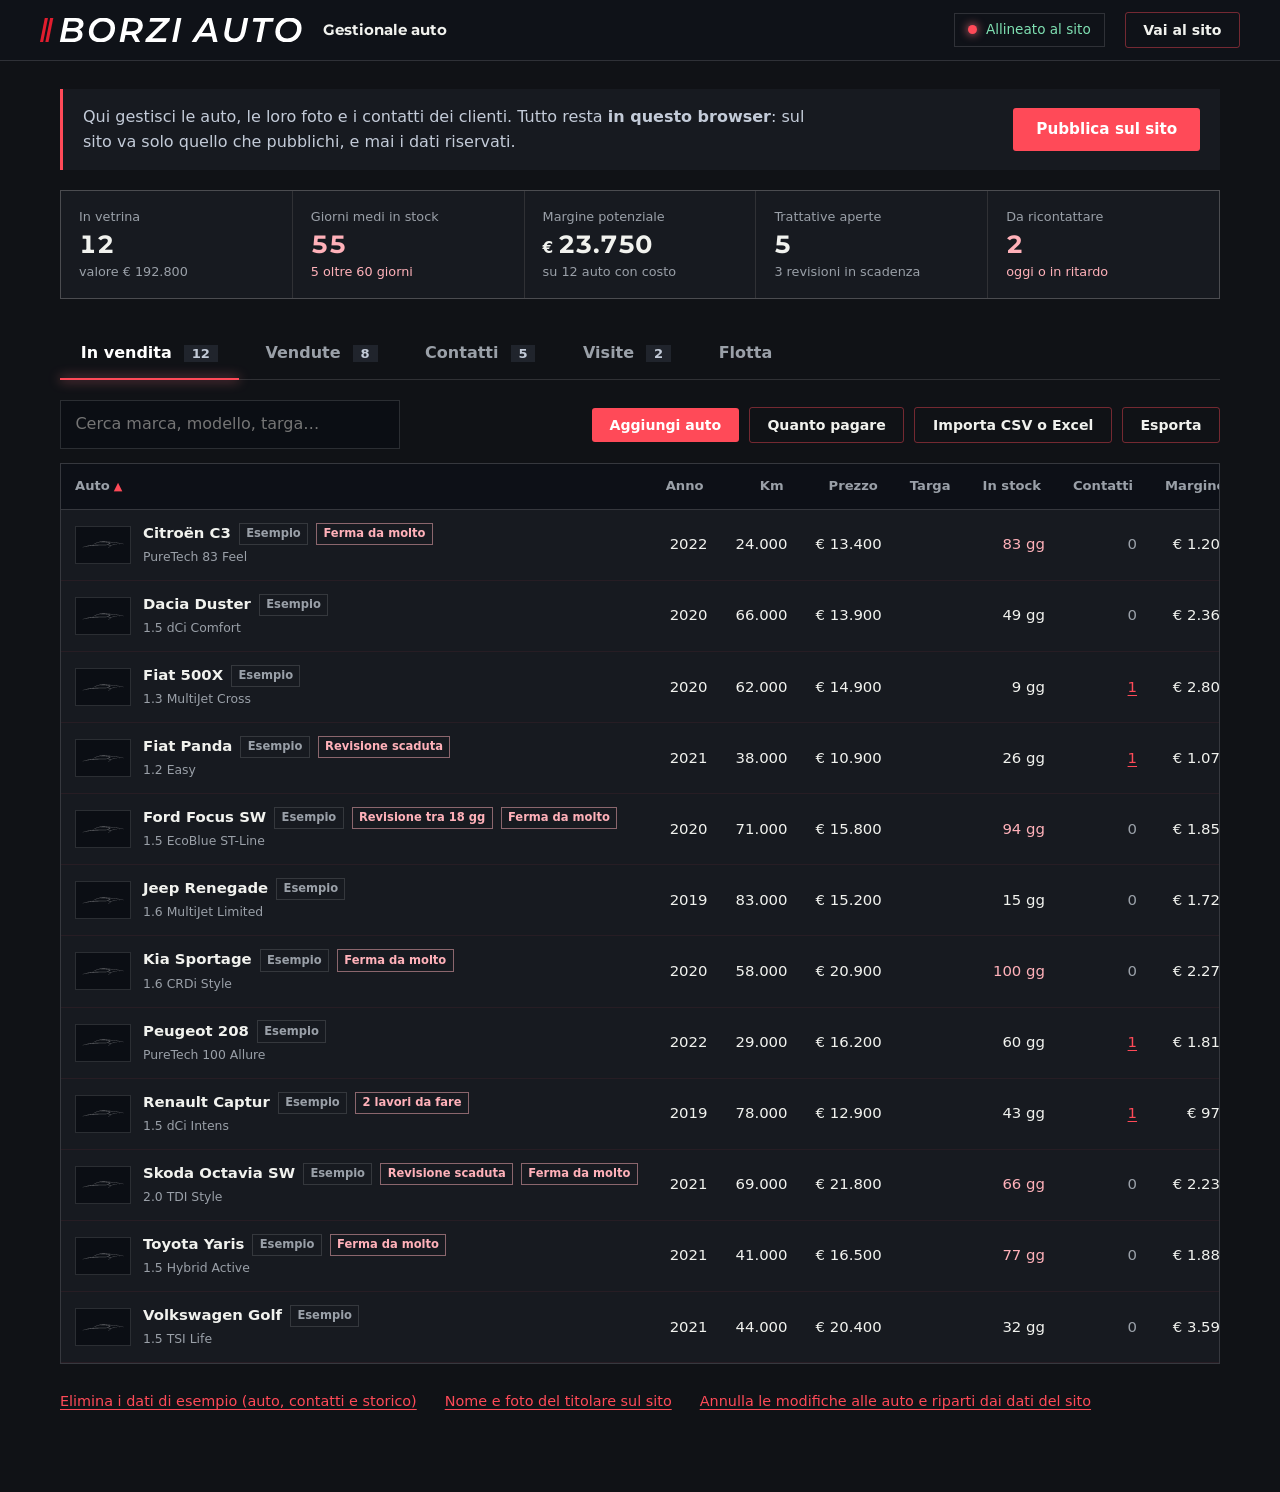
==== public/gestionale/index.html @ 36e75cb9 "AutoProfit per Borzi Auto: sito con vetrina e prenotazione visite, gestionale, Worker Cloudflare Ver" ====
<!doctype html>
<html lang="it" data-modo="gestionale">
<head>
<meta charset="utf-8">
<meta name="viewport" content="width=device-width, initial-scale=1">
<meta name="robots" content="noindex, nofollow">
<meta name="theme-color" content="#101216">
<link rel="manifest" href="manifest.webmanifest">
<link rel="apple-touch-icon" href="../apple-touch-icon.png">
<meta name="apple-mobile-web-app-capable" content="yes">
<meta name="mobile-web-app-capable" content="yes">
<meta name="apple-mobile-web-app-title" content="AutoProfit">
<meta name="apple-mobile-web-app-status-bar-style" content="black-translucent">
<title>Gestionale auto · AutoProfit</title>
<link rel="icon" href="../favicon.svg" type="image/svg+xml">
<link rel="stylesheet" href="../css/base.css">
<link rel="stylesheet" href="gestionale.css">
</head>
<body class="gt">
<header class="gt-top">
  <a class="gt-brand" href="../" aria-label="Torna al sito" data-ap="logo" data-h="24"></a>
  <h1>Gestionale auto</h1>
  <button type="button" class="pill" id="sync" role="status" disabled></button>
  <a class="btn btn-line sm" href="../" id="b-sito">Vai al sito</a>
  <button type="button" class="btn btn-line sm" id="b-esci" hidden>Esci</button>
</header>

<main class="gt-main">
  <section class="gt-intro">
    <p id="intro-t">Qui gestisci le auto, le loro foto e i contatti dei clienti. Tutto resta <strong>in questo browser</strong>: sul sito va solo quello che pubblichi, e mai i dati riservati.</p>
    <button type="button" class="btn btn-light" id="b-pubblica">Pubblica sul sito</button>
  </section>

  <div class="kpis" id="kpi" aria-label="Riepilogo della flotta"></div>

  <div class="tabs" role="tablist" aria-label="Elenco">
    <button type="button" role="tab" id="tab-disp" aria-selected="true">In vendita <b id="n-disp">0</b></button>
    <button type="button" role="tab" id="tab-vend" aria-selected="false">Vendute <b id="n-vend">0</b></button>
    <button type="button" role="tab" id="tab-crm" aria-selected="false">Contatti <b id="n-crm">0</b></button>
    <button type="button" role="tab" id="tab-visite" aria-selected="false">Visite <b id="n-visite" hidden>0</b></button>
    <button type="button" role="tab" id="tab-flotta" aria-selected="false">Flotta</button>
  </div>

  <div class="gt-bar" id="barra">
    <input type="search" id="q" placeholder="Cerca marca, modello, targa…" aria-label="Cerca">
    <div class="gt-actions">
      <button type="button" class="btn btn-light sm" id="b-nuova">Aggiungi auto</button>
      <button type="button" class="btn btn-line sm" id="b-pagare">Quanto pagare</button>
      <button type="button" class="btn btn-line sm" id="b-importa">Importa CSV o Excel</button>
      <details class="gt-menu" id="menu-esporta">
        <summary class="btn btn-line sm">Esporta</summary>
        <div class="gt-pop">
          <button type="button" data-exp="tab-csv"></button>
          <button type="button" data-exp="tab-xlsx"></button>
          <hr>
          <button type="button" data-exp="all-xlsx">Tutto in un file Excel (auto e contatti)</button>
          <button type="button" data-exp="all-csv">Tutte le auto in un file CSV</button>
          <hr>
          <button type="button" data-exp="backup">Backup completo (con foto)</button>
          <button type="button" data-exp="modello">Modello Excel vuoto da compilare</button>
        </div>
      </details>
    </div>
  </div>

  <div id="vista-auto">
    <div class="tbl-wrap" id="tbl-wrap"><table id="tabella"><thead></thead><tbody></tbody></table></div>
    <ul class="cards" id="cards" aria-label="Auto"></ul>
    <p class="gt-empty" id="vuoto" hidden></p>
  </div>

  <section id="crm" hidden aria-label="Contatti e trattative">
    <div class="gd-nota priv-scad" id="crm-scad" role="status" hidden><span id="crm-scad-t"></span> <button type="button" class="lnk" id="crm-scad-del">Elimina questi contatti</button></div>
    <div class="crm-bar">
      <div class="seg" role="group" aria-label="Vista">
        <button type="button" id="cv-pipe" aria-pressed="true">Pipeline</button>
        <button type="button" id="cv-list" aria-pressed="false">Elenco</button>
      </div>
      <label class="inl">Auto <select id="crm-auto"></select></label>
      <label class="inl chk" hidden><input type="checkbox" id="crm-chiusi"> Mostra anche i chiusi</label>
    </div>
    <div class="board" id="board"></div>
    <div class="tbl-wrap" id="crm-list" hidden><table id="crm-tab"></table></div>
    <p class="gt-empty" id="crm-vuoto" hidden></p>
  </section>

  <section id="agenda" hidden aria-label="Agenda delle visite">
    <div class="kpis" id="av-kpi"></div>
    <div class="crm-bar">
      <div class="seg" role="group" aria-label="Vista">
        <button type="button" id="av-elenco" aria-pressed="true">Elenco</button>
        <button type="button" id="av-sett" aria-pressed="false">Settimana</button>
      </div>
      <div class="av-nav" id="av-nav" hidden>
        <button type="button" class="btn btn-line sm" id="av-prec" aria-label="Settimana precedente">‹</button>
        <button type="button" class="btn btn-line sm" id="av-oggi">Oggi</button>
        <button type="button" class="btn btn-line sm" id="av-succ" aria-label="Settimana successiva">›</button>
        <span id="av-intervallo" class="muted"></span>
      </div>
      <label class="inl chk"><input type="checkbox" id="av-chiuse"> Mostra anche le chiuse</label>
    </div>
    <div id="av-lista"></div>
    <div id="av-settimana" class="sett" hidden></div>
    <p class="gt-empty" id="av-vuoto" hidden></p>
  </section>

  <section id="flotta" hidden aria-label="Ottimizzazione della flotta">
    <div class="fl-imp">
      <h2>Il tuo garage</h2>
      <div class="fl-campi">
        <label>Posti nel garage<input id="fl-posti" inputmode="numeric" placeholder="Es. 24"></label>
        <label>Giorni dall’acquisto alla vetrina<input id="fl-ritardo" inputmode="numeric"></label>
        <label>Tienilo pieno al (%)<input id="fl-obiettivo" inputmode="numeric"></label>
        <label>Acquisti al massimo per settimana<input id="fl-max" inputmode="numeric"></label>
        <label>Giorni di preparazione<input id="fl-prep" inputmode="numeric"></label>
      </div>
    </div>

    <div class="kpis" id="fl-kpi" aria-label="Cifre della flotta"></div>

    <div class="fl-box" id="fl-g-box" hidden>
      <h2>Auto in garage nelle prossime settimane</h2>
      <p class="fl-sub" id="fl-g-sub"></p>
      <ul class="lg" aria-label="Legenda">
        <li><i class="lg-l1"></i>Con gli acquisti consigliati</li>
        <li><i class="lg-l2"></i>Senza nuovi acquisti</li>
        <li><i class="lg-cap"></i>Posti del garage</li>
      </ul>
      <div class="fl-chart"><div id="fl-graf"></div><div class="tt" id="fl-tip" hidden></div></div>
    </div>

    <div class="fl-box">
      <h2>Quando comprare</h2>
      <div id="fl-piano"></div>
    </div>

    <div class="fl-2">
      <div class="fl-box">
        <div class="fl-h"><h2>Su cosa puntare</h2>
          <label class="inl">Per <select id="fl-seg-per"><option value="marca">Marca</option><option value="marca_modello">Modello</option><option value="alimentazione">Alimentazione</option><option value="carrozzeria">Carrozzeria</option><option value="fascia">Fascia di prezzo</option></select></label></div>
        <div id="fl-seg"></div>
      </div>
      <div class="fl-box">
        <h2>Auto da spingere</h2>
        <p class="muted small">Ferme da più del normale: ecco cosa succede al margine se abbassi il prezzo.</p>
        <div id="fl-push"></div>
      </div>
    </div>

    <div class="fl-box" id="fl-vend-box" hidden>
      <h2>Vendite al mese</h2>
      <p class="muted small" id="fl-stag"></p>
      <div class="fl-chart"><div id="fl-vend"></div><div class="tt" id="fl-tip2" hidden></div></div>
    </div>

    <div class="fl-box fl-sto">
      <h2>Storico delle vendite</h2>
      <p id="fl-sto-info"></p>
      <p class="muted small">Più storico dai (almeno un anno), più le previsioni sono affidabili. Serve un file CSV o Excel con una riga per ogni auto venduta: contano soprattutto la data di vendita e quella di acquisto.</p>
      <div class="fl-azioni">
        <button type="button" class="btn btn-light sm" id="fl-sto-importa">Importa storico (CSV o Excel)</button>
        <button type="button" class="btn btn-line sm" id="fl-sto-modello">Scarica il modello CSV</button>
        <button type="button" class="btn btn-line sm" id="fl-sto-esporta">Esporta lo storico importato</button>
        <button type="button" class="lnk d" id="fl-sto-svuota">Elimina lo storico importato</button>
        <button type="button" class="lnk d" id="fl-esempio" hidden>Elimina lo storico di esempio</button>
      </div>
    </div>
  </section>

  <p class="gt-foot">
    <button type="button" class="lnk" id="b-esempi" hidden>Elimina i dati di esempio (auto, contatti e storico)</button>
    <button type="button" class="lnk" id="b-titolare">Nome e foto del titolare sul sito</button>
    <button type="button" class="lnk" id="b-reset">Annulla le modifiche alle auto e riparti dai dati del sito</button>
  </p>
</main>

<!-- aggiungi / modifica -->
<dialog id="d-form" aria-labelledby="f-titolo"><form class="gd" method="dialog" id="form">
  <h2 id="f-titolo">Aggiungi auto</h2>
  <div class="fg">
    <label>Marca *<input name="marca" list="l-marche" required autocomplete="off"></label>
    <label>Modello *<input name="modello" required></label>
    <label class="w2">Allestimento<input name="allestimento"></label>
    <label>Anno<input name="anno" inputmode="numeric" placeholder="2021"></label>
    <label>Chilometri<input name="km" inputmode="numeric" placeholder="48000"></label>
    <label>Alimentazione<select name="alimentazione"><option value=""></option><option>Benzina</option><option>Diesel</option><option>Ibrida</option><option>Elettrica</option><option>GPL</option><option>Metano</option></select></label>
    <label>Cambio<select name="cambio"><option value=""></option><option>Manuale</option><option>Automatico</option></select></label>
    <label>Potenza (CV)<input name="cv" inputmode="numeric"></label>
    <label>Colore<input name="colore" placeholder="Blu, Nero…"></label>
    <label>Carrozzeria<select name="carrozzeria"><option value=""></option><option>Berlina</option><option>SUV</option><option>Citycar</option><option>Coupé</option><option>Station wagon</option><option>Cabrio</option><option>Monovolume</option></select></label>
    <label>Prezzo (€)<input name="prezzo" inputmode="numeric" placeholder="24900"></label>
    <label>Stato<select name="stato"><option value="disponibile">In vendita</option><option value="venduta">Venduta</option></select></label>
    <label>Data vendita<input name="data_vendita" type="date"></label>
    <div class="w2 fotobox"><span class="fl">Foto</span><input type="hidden" name="foto"><div id="fotoed" class="fotoed"></div></div>
    <label class="w2">Link AutoScout24<input name="autoscout_url" type="url" placeholder="https://…"></label>
    <label class="w2">Descrizione per il sito<textarea name="descrizione" rows="2"></textarea></label>
  </div>
  <fieldset class="priv"><legend>Flotta, riservato: non va sul sito</legend>
    <div class="fg">
      <label>Targa<input name="targa" autocomplete="off"></label>
      <label>Data di acquisto<input name="data_acquisto" type="date"></label>
      <label>Costo di acquisto (€)<input name="costo_acquisto" inputmode="numeric"></label>
      <label>Costi extra, ricondizionamento (€)<input name="costi_extra" inputmode="numeric"></label>
      <label>Revisione entro il<input name="scad_revisione" type="date"></label>
      <label>Prezzo di vendita (€)<input name="prezzo_vendita" inputmode="numeric"></label>
      <label class="w2">Note interne<textarea name="note_interne" rows="2"></textarea></label>
    </div>
  </fieldset>
  <p class="gd-err" id="f-err" role="alert" hidden></p>
  <div class="gd-btns c-btns">
    <button type="button" class="btn btn-line sm" id="f-stima">Stima il prezzo</button>
    <button type="button" class="btn btn-line sm" id="f-check">Controlli prima della vendita</button><span class="grow"></span>
    <button type="button" class="btn btn-line" data-chiudi>Annulla</button><button type="submit" class="btn btn-light">Salva</button>
  </div>
</form></dialog>
<datalist id="l-marche"><option>BMW</option><option>Audi</option><option>Mercedes-Benz</option><option>smart</option><option>MINI</option><option>Volkswagen</option></datalist>

<!-- contatto del CRM -->
<dialog id="d-contatto" aria-labelledby="c-titolo"><form class="gd" method="dialog" id="form-c">
  <h2 id="c-titolo">Nuovo contatto</h2>
  <div class="fg">
    <label>Nome *<input name="nome" required autocomplete="off"></label>
    <label>Telefono<input name="telefono" inputmode="tel" autocomplete="off"></label>
    <label>Email<input name="email" type="email" autocomplete="off"></label>
    <label>Come ci ha trovato<select name="fonte"></select></label>
    <label class="w2">Auto di interesse<select name="auto_id"></select></label>
    <label class="w2">Oppure cosa cerca<input name="auto_testo" placeholder="Es. SUV diesel, massimo 25.000 €"></label>
    <label>Fase<select name="stato"></select></label>
    <label>Budget (€)<input name="budget" inputmode="numeric"></label>
    <label>Ricontattare il<input name="prossimo" type="date"></label>
    <div class="fu-q"><button type="button" class="lnk" data-fu="1">domani</button><button type="button" class="lnk" data-fu="3">tra 3 giorni</button><button type="button" class="lnk" data-fu="7">tra una settimana</button><button type="button" class="lnk" data-fu="0">nessuna data</button></div>
    <label class="w2">Note<textarea name="note" rows="2"></textarea></label>
  </div>
  <fieldset class="priv att"><legend>Storico dei contatti</legend>
    <div class="att-add"><select id="c-tipo" aria-label="Tipo"></select><input id="c-att-x" placeholder="Cosa vi siete detti" autocomplete="off"><button type="button" class="btn btn-line sm" id="c-att-add">Aggiungi</button></div>
    <ul id="c-att"></ul>
  </fieldset>
  <p class="gd-err" id="c-err" role="alert" hidden></p>
  <div class="gd-btns c-btns">
    <button type="button" class="lnk d" id="c-del">Elimina</button><span class="grow"></span>
    <a class="btn btn-line sm" id="c-tel" href="#" hidden>Chiama</a><a class="btn btn-line sm" id="c-wa" href="#" target="_blank" rel="noopener" hidden>WhatsApp</a><a class="btn btn-line sm" id="c-mail" href="#" hidden>Email</a>
    <button type="button" class="btn btn-line" data-chiudi>Annulla</button><button type="submit" class="btn btn-light">Salva</button>
  </div>
</form></dialog>

<!-- visita in agenda -->
<dialog id="d-visita" aria-labelledby="vi-titolo"><form class="gd" method="dialog" id="form-vi">
  <h2 id="vi-titolo">Nuova visita</h2>
  <div class="fg">
    <label>Nome *<input name="nome" autocomplete="off"></label>
    <label>Telefono<input name="telefono" inputmode="tel" autocomplete="off"></label>
    <label>Email<input name="email" type="email" autocomplete="off"></label>
    <label>Stato<select name="stato"></select></label>
    <label>Giorno<input name="data" type="date" required></label>
    <label>Ora<input name="ora" type="time" step="300" required></label>
    <label>Durata<select name="durata"></select></label>
    <label class="w2">Auto da vedere<select name="auto_id"></select></label>
    <label class="w2">Oppure cosa vuole vedere<input name="auto_testo" placeholder="Es. un SUV diesel"></label>
    <label class="w2">Note<textarea name="note" rows="2"></textarea></label>
  </div>
  <p class="gd-nota" id="vi-avviso" role="status" hidden></p>
  <p class="small muted" id="vi-consenso" hidden></p>
  <p class="gd-err" id="vi-err" role="alert" hidden></p>
  <div class="gd-btns c-btns">
    <button type="button" class="lnk d" id="vi-del">Elimina</button><button type="button" class="lnk d" id="vi-anon">Cancella i dati personali</button><span class="grow"></span>
    <a class="btn btn-line sm" id="vi-tel" href="#" hidden>Chiama</a><a class="btn btn-line sm" id="vi-wa" href="#" target="_blank" rel="noopener" hidden>WhatsApp</a>
    <button type="button" class="btn btn-line sm" id="vi-crm" hidden>Aggiungi ai contatti</button><button type="button" class="btn btn-line sm" id="vi-ics" hidden>File calendario</button>
    <button type="button" class="btn btn-line" data-chiudi>Annulla</button><button type="submit" class="btn btn-light">Salva</button>
  </div>
</form></dialog>

<!-- segna come venduta -->
<dialog id="d-venduta" aria-labelledby="v-titolo"><form class="gd" method="dialog" id="form-v">
  <h2 id="v-titolo">Segna come venduta</h2>
  <p id="v-auto" class="muted"></p>
  <div class="fg">
    <label>Data di vendita<input name="data_vendita" type="date" required></label>
    <label>Prezzo di vendita (€), riservato<input name="prezzo_vendita" inputmode="numeric"></label>
  </div>
  <div class="gd-btns"><button type="button" class="btn btn-line" data-chiudi>Annulla</button><button type="submit" class="btn btn-light">Segna come venduta</button></div>
</form></dialog>

<!-- importa -->
<dialog id="d-importa" aria-labelledby="i-titolo"><div class="gd" id="imp">
  <h2 id="i-titolo">Importa da CSV o Excel</h2>
  <div id="i-1">
    <label class="drop" id="drop" for="file">
      <input type="file" id="file" accept=".csv,.txt,.xlsx,.zip,text/csv">
      <strong>Scegli un file o trascinalo qui</strong>
      <span>CSV o Excel (.xlsx) con le auto (almeno <em>Marca</em> e <em>Modello</em>) o con i contatti (almeno <em>Nome</em> e <em>Telefono</em>). Anche un backup .zip.</span>
    </label>
    <p class="muted small">Non hai un file? <button type="button" class="lnk" data-exp="modello">Scarica il modello Excel</button>. Un file esportato da qui si può reimportare così com’è.</p>
  </div>
  <div id="i-2" hidden>
    <p id="i-riepilogo"></p>
    <p class="small muted" id="i-colonne"></p>
    <div class="tbl-wrap small-t"><table id="i-anteprima"></table></div>
    <ul class="problemi" id="i-problemi"></ul>
    <fieldset class="modo" id="i-modo">
      <label><input type="radio" name="modo" value="aggiungi" checked> Aggiungi le nuove e aggiorna quelle già presenti</label>
      <label><input type="radio" name="modo" value="sostituisci"> <span id="i-sost">Sostituisci l’elenco</span></label>
    </fieldset>
  </div>
  <p class="gd-err" id="i-err" role="alert" hidden></p>
  <div class="gd-btns"><button type="button" class="btn btn-line" data-chiudi>Chiudi</button><button type="button" class="btn btn-light" id="i-ok" hidden>Importa</button></div>
</div></dialog>

<!-- pubblica -->
<dialog id="d-pubblica" aria-labelledby="p-titolo"><div class="gd">
  <h2 id="p-titolo">Pubblica sul sito</h2>
  <p id="p-conteggio"></p>
  <ol class="passi">
    <li><button type="button" class="btn btn-light sm" id="p-zip">Scarica il pacchetto del sito (.zip)</button> <span class="muted small">Contiene <code>data/auto.json</code> e le foto in <code>img/auto/</code>. Targa, costi, prezzo di vendita, note interne e contatti restano fuori.</span></li>
    <li>Decomprimi lo zip. Sul repository GitHub del sito apri la cartella <code>public</code> → <em>Add file</em> → <em>Upload files</em> e trascina dentro le cartelle <code>data</code> e <code>img</code>. Si uniscono a quelle esistenti e i file con lo stesso nome vengono sostituiti → <em>Commit changes</em>.</li>
    <li>Cloudflare ripubblica il sito da solo in un paio di minuti. Poi ricarica questa pagina: in alto comparirà «Allineato al sito».</li>
  </ol>
  <p class="muted small">Hai cambiato solo i dati e nessuna foto? Basta <button type="button" class="lnk" id="p-scarica">solo auto.json</button> da caricare in <code>public/data</code>.</p>
  <div class="gd-btns"><button type="button" class="btn btn-line" data-chiudi>Chiudi</button></div>
</div></dialog>

<!-- controlli prima della vendita -->
<dialog id="d-check" aria-labelledby="k-titolo"><div class="gd ck">
  <div class="ck-head">
    <div><h2 id="k-titolo">Controlli prima della vendita</h2><p class="muted" id="k-auto"></p></div>
    <span class="ck-prog" id="k-prog" role="status"></span>
  </div>
  <p class="small muted">Per ogni voce scegli <b>A posto</b>, <b>Da fare</b> (con il costo del lavoro) o <b>Non c’è</b>. I costi dei lavori entrano nel calcolo del margine. Le voci «indispensabili» (documenti e sicurezza) vanno risolte prima di mettere l’auto in vendita. Resta tutto riservato: non va sul sito.</p>
  <div class="ck-tools"><button type="button" class="btn btn-line sm" id="k-tutto">Segna tutto a posto</button></div>
  <div id="k-lista" class="ck-lista"></div>
  <div class="ck-nuova"><input id="k-nuova" placeholder="Aggiungi un’altra voce (es. Sostituire il paraurti)" autocomplete="off" aria-label="Altra voce"><button type="button" class="btn btn-line sm" id="k-add">Aggiungi</button></div>
  <p class="ck-sum" id="k-sum"></p>
  <fieldset class="modo ck-st">
    <label><input type="radio" name="k-st" value="pronta" checked> <span><b>Pronta per la vendita</b>: compare sul sito</span></label>
    <label><input type="radio" name="k-st" value="prep"> <span><b>In preparazione</b>: resta nascosta dal sito finché i lavori non sono fatti</span></label>
  </fieldset>
  <div class="gd-btns"><button type="button" class="btn btn-line" data-chiudi id="k-salta">Chiudi</button><button type="button" class="btn btn-light" id="k-salva">Salva i controlli</button></div>
</div></dialog>

<!-- stima del prezzo -->
<dialog id="d-stima" aria-labelledby="s-titolo" data-modo="vendi"><div class="gd st-w">
  <div class="st-head"><div><h2 id="s-titolo">Stima del prezzo di vendita</h2><p class="muted" id="s-auto"></p></div>
    <div class="seg" role="group" aria-label="Cosa vuoi sapere"><button type="button" id="s-m-vendi" aria-pressed="true">Quanto vendere</button><button type="button" id="s-m-compra" aria-pressed="false">Quanto pagare</button></div></div>
  <div class="st-cols">
    <div class="st-in">
      <div class="fg st-f">
        <label>Marca<input id="s-marca" autocomplete="off"></label>
        <label>Modello<input id="s-modello" autocomplete="off"></label>
        <label>Anno<input id="s-anno" inputmode="numeric"></label>
        <label>Chilometri<input id="s-km" inputmode="numeric"></label>
        <label id="s-acq-l">Costo di acquisto (€)<input id="s-acq" inputmode="numeric"></label>
        <label id="s-extra-l">Costi extra (€)<input id="s-extra" inputmode="numeric"></label>
      </div>
      <div class="st-fonte" id="s-fonte" role="status" aria-live="polite"></div>
      <div class="st-az"><button type="button" class="btn btn-line sm" id="s-ricarica" hidden>Aggiorna i prezzi</button></div>
      <details id="s-manuale" class="st-man"><summary>Aggiungi o sostituisci con annunci tuoi</summary>
        <ol class="st-passi">
          <li><a class="btn btn-line sm" id="s-link" href="https://www.autoscout24.it/" target="_blank" rel="noopener">Apri la ricerca su AutoScout24</a><span class="muted small">marca, modello e anni sono già impostati</span></li>
          <li><label>Copia la pagina dei risultati e incollala qui<textarea id="s-incolla" rows="3" placeholder="Incolla qui il testo della pagina: legge prezzo, km e anno di ogni annuncio"></textarea></label>
            <div class="st-az"><button type="button" class="btn btn-light sm" id="s-leggi">Aggiungi questi annunci</button>
              <label class="btn btn-line sm st-file">Oppure carica un file<input type="file" id="s-file" accept=".csv,.txt,.xlsx,text/csv"></label></div></li>
        </ol>
        <p class="small muted">Gli annunci che inserisci tu restano salvati su questo dispositivo e si sommano a quelli della fonte automatica.</p>
      </details>
      <p class="small" id="s-conta" role="status"></p>
      <details id="s-det" hidden><summary>Annunci usati</summary><div class="tbl-wrap small-t"><table id="s-tab"></table></div><button type="button" class="lnk d" id="s-svuota">Cancella gli annunci inseriti a mano per questo modello</button></details>
      <p class="small muted">È una stima sui prezzi degli annunci, non una valutazione ufficiale: i prezzi di vendita veri sono di solito più bassi.</p>
      <fieldset class="priv st-imp"><legend>Costi e margine, riservati</legend>
        <div class="fg">
          <label>Sconto in trattativa (%)<input id="s-trat" inputmode="decimal"></label>
          <label>Costi di vendita per auto (€)<input id="s-cvend" inputmode="numeric" placeholder="Passaggio, pulizia…"></label>
          <label>Costo di tenere l’auto, al giorno (€)<input id="s-cgiorno" inputmode="numeric" placeholder="Assicurazione, interessi…"></label>
          <label>Guadagno minimo che vuoi (€)<input id="s-mmin" inputmode="numeric"></label>
        </div>
      </fieldset>
    </div>
    <div class="st-out">
      <div id="s-vuoto" class="st-vuoto" hidden></div>
      <div id="s-ris">
        <p class="st-q" id="s-q-lbl">Scegli come vuoi vendere</p>
        <div class="st-cards" id="s-cards"></div>
        <label class="st-slider">Più in fretta<input type="range" id="s-q" min="10" max="90" step="1" value="50" aria-label="Da vendere in fretta a margine massimo"><span>Più margine</span></label>
        <p id="s-qtxt" class="small"></p>
        <div id="s-compra-box" hidden><div id="s-compra"></div></div>
        <div id="s-grafico" class="st-graf"></div>
        <p class="small muted" id="s-note"></p>
        <div id="s-vendi-box">
          <h3 class="st-h">Costi e guadagno</h3>
          <dl class="st-conti" id="s-conti"></dl>
        </div>
      </div>
      <p id="s-miei" class="small st-miei" hidden></p>
    </div>
  </div>
  <div class="gd-btns"><button type="button" class="btn btn-line" data-chiudi>Chiudi</button><button type="button" class="btn btn-light" id="s-usa" hidden>Usa questo prezzo</button></div>
</div></dialog>

<!-- importa lo storico delle vendite -->
<dialog id="d-storico" aria-labelledby="sto-titolo"><div class="gd">
  <h2 id="sto-titolo">Importa lo storico delle vendite</h2>
  <div id="sto-1">
    <label class="drop" id="sto-drop" for="sto-file">
      <input type="file" id="sto-file" accept=".csv,.txt,.xlsx,text/csv">
      <strong>Scegli un file o trascinalo qui</strong>
      <span>CSV o Excel con una riga per ogni auto venduta. Serve la <em>Data vendita</em>; per i giorni in garage anche la <em>Data acquisto</em>; per il margine <em>Costo acquisto</em> e <em>Prezzo vendita</em>.</span>
    </label>
    <p class="muted small">Non hai un file? Dalla scheda Flotta puoi scaricare il modello CSV da compilare.</p>
  </div>
  <div id="sto-2" hidden>
    <p id="sto-riep"></p>
    <ul class="problemi" id="sto-prob"></ul>
    <fieldset class="modo">
      <label><input type="radio" name="sto-modo" value="aggiungi" checked> Aggiungi le vendite nuove allo storico (quelle già presenti non si duplicano)</label>
      <label><input type="radio" name="sto-modo" value="sostituisci"> Sostituisci tutto lo storico importato con questo file</label>
    </fieldset>
  </div>
  <p class="gd-err" id="sto-err" role="alert" hidden></p>
  <div class="gd-btns"><button type="button" class="btn btn-line" data-chiudi>Chiudi</button><button type="button" class="btn btn-light" id="sto-ok" hidden>Importa</button></div>
</div></dialog>

<!-- accesso all'archivio online -->
<dialog id="d-accesso" aria-labelledby="a-titolo"><form class="gd" id="form-accesso" method="dialog">
  <h2 id="a-titolo">Accedi al gestionale</h2>
  <p class="muted">Scrivi la password per aprire le tue auto da questo dispositivo. Dopo l’accesso resti collegato per 30 giorni.</p>
  <input type="text" class="vh" name="username" value="titolare" autocomplete="username" tabindex="-1" aria-hidden="true">
  <label>Password<input type="password" id="a-pw" name="password" autocomplete="current-password" required></label>
  <p class="gd-err" id="a-err" role="alert" hidden></p>
  <div class="gd-btns"><button type="submit" class="btn btn-light" id="a-ok">Entra</button></div>
</form></dialog>

<!-- titolare sul sito -->
<dialog id="d-titolare" aria-labelledby="t-titolo"><form class="gd" id="form-t" method="dialog">
  <h2 id="t-titolo">Il titolare sul sito</h2>
  <p class="muted small">Nome e foto della sezione «Ci mettiamo la faccia» del sito. Le foto sono facoltative: senza foto la sezione mostra solo le recensioni.</p>
  <label>Nome e cognome<input name="nome" autocomplete="off" placeholder="Es. Mario Rossi"></label>
  <div class="fotobox"><span class="fl">Foto (fino a 2: la prima è la più grande)</span><input type="hidden" name="foto"><div id="t-foto" class="fotoed"></div></div>
  <div class="gd-btns"><button type="button" class="btn btn-line" data-chiudi>Annulla</button><button type="submit" class="btn btn-light">Salva</button></div>
</form></dialog>

<button type="button" class="fab" id="fab" hidden>+ Aggiungi auto</button>
<div id="toast" role="status" aria-live="polite"></div>

<script src="../js/ap-config.js" data-root="../"></script>
<script src="../js/visite-core.js"></script>
<script src="../vendor/jszip.min.js"></script>
<script src="../js/comune.js"></script>
<script src="../js/tabelle.js"></script>
<script src="foto.js"></script>
<script src="crm.js"></script>
<script src="agenda.js"></script>
<script src="unione.js"></script>
<script src="calcoli.js"></script>
<script src="mercato.js"></script>
<script src="checklist.js"></script>
<script src="stima.js"></script>
<script src="flotta.js"></script>
<script src="server.js"></script>
<script src="gestionale.js"></script>
</body>
</html>
---- public/css/base.css ----
/* AutoProfit · base comune a gestionale, vetrina e informativa.
   I valori qui sotto sono quelli di AutoProfit; ogni garage li sostituisce con il proprio tema (vedi tema/tema.js e garage.json). */

:root{
  /* area di lavoro del dealer (sempre scura) */
  --night:#101216; --garage:#171a20; --garage-2:#20242c;
  --chrome:#f1f2ee; --fog:#9aa0a8; --fog-d:#6c727b;
  --line-d:rgba(241,242,238,.14);
  /* colori del garage: accento e testo sull'accento */
  --xeno:#f2d22e; --xeno-2:#ffe466; --ink:#17140a;
  --acc-rgb:242,210,46; --acc2-rgb:255,228,102;
  /* colori di stato: uguali per tutti */
  --tail:#ff4d5e; --ok:#59d49a;
  --display:"Barlow Condensed","Arial Narrow",ui-sans-serif,system-ui,sans-serif;
  --text:"Hanken Grotesk",ui-sans-serif,system-ui,-apple-system,"Segoe UI",Roboto,"Helvetica Neue",Arial,sans-serif;
  --ease:cubic-bezier(.2,.7,.2,1);
}
*,*::before,*::after{box-sizing:border-box}
[hidden]{display:none!important}
html{-webkit-text-size-adjust:100%}
body{margin:0;background:var(--night);color:var(--chrome);font:400 1rem/1.55 var(--text);-webkit-font-smoothing:antialiased;text-rendering:optimizeLegibility}
img,svg{max-width:100%}
a{color:inherit}
h1,h2,h3,p,ul,dl,address{margin:0}
ul{padding:0;list-style:none}
address{font-style:normal}
button,select,input,textarea{font:inherit;color:inherit}
:focus-visible{outline:2px solid var(--xeno-2);outline-offset:3px}
.muted{color:var(--fog)}
.eur{font:700 .85em/1 var(--text);margin-right:.35em;vertical-align:.04em}
.vh{position:absolute;width:1px;height:1px;overflow:hidden;clip:rect(0 0 0 0);white-space:nowrap}
.skip{position:absolute;left:12px;top:-60px;z-index:100;background:var(--xeno);color:var(--ink);padding:.6em 1em;font-weight:700}
.skip:focus{top:12px}

/* pulsanti: pieno (azione principale) e a contorno */
.btn{position:relative;display:inline-flex;align-items:center;justify-content:center;gap:.6em;padding:.9em 1.5em;border:0;border-radius:3px;cursor:pointer;font:650 .95rem/1 var(--text);text-decoration:none;white-space:nowrap;transition:background .2s,color .2s,border-color .2s}
.btn-light{background:var(--xeno);color:var(--ink)}
.btn-light:hover{background:var(--xeno-2)}
.btn-light:disabled{opacity:.45;cursor:not-allowed}
.btn-line{background:transparent;color:var(--chrome);border:1.5px solid rgba(var(--acc-rgb),.42)}
.btn-line:hover{border-color:var(--xeno);background:rgba(var(--acc-rgb),.08)}

/* finestre */
dialog{border:0;padding:0;background:transparent;color:var(--chrome);width:min(1000px,94vw);max-width:none;max-height:92vh;overflow:visible}
dialog::backdrop{background:rgba(5,6,9,.74);backdrop-filter:blur(7px);-webkit-backdrop-filter:blur(7px)}
dialog[open]{animation:pop .3s var(--ease)}
@keyframes pop{from{opacity:0;transform:translateY(14px) scale(.98)}to{opacity:1;transform:none}}

@media (prefers-reduced-motion:reduce){
  html{scroll-behavior:auto}
  *,*::before,*::after{animation:none!important;transition:none!important}
}

/* nome del garage quando non c'è un logo */
.ap-marchio{font:var(--dw,700) 1.15rem/1 var(--display);letter-spacing:.02em;text-transform:var(--dt,none);white-space:nowrap}
.gt-brand .ap-marchio{font-size:1.05rem;color:var(--chrome)}
---- public/gestionale/gestionale.css ----
/* AutoProfit · gestionale (usa i colori e i caratteri del sito) */
.gt{background:var(--night);min-height:100vh}
.gt h1,.gt h2{text-wrap:balance}
.gt-top{position:sticky;top:0;z-index:20;display:flex;align-items:center;gap:14px 20px;flex-wrap:wrap;padding:12px clamp(16px,4vw,40px);background:rgba(16,19,26,.96);border-bottom:1px solid var(--line-d);backdrop-filter:blur(10px)}
.gt-brand{display:block;line-height:0}
.gt-brand img{height:24px;width:auto}
.gt-top h1{font:var(--dw,400) .95rem/1 var(--display);margin-right:auto}
.sm{padding:.7em 1.25em;font-size:.88rem}
.pill{display:inline-flex;align-items:center;gap:9px;padding:.42em .95em;border:1px solid var(--line-d);font-size:.85rem;color:#b7c1d1}
.pill::before{content:"";width:9px;height:9px;border-radius:50%;background:var(--fog)}
.pill.ok::before{background:var(--xeno);box-shadow:0 0 10px var(--xeno-2)}
.pill.mod::before{background:transparent;border:2px solid var(--xeno);animation:pulse 2.2s ease-in-out infinite}
@keyframes pulse{50%{box-shadow:0 0 0 5px rgba(var(--acc2-rgb),.22)}}

.gt-main{max-width:1240px;margin:0 auto;padding:28px clamp(16px,4vw,40px) 80px}
.gt-intro{display:flex;align-items:center;justify-content:space-between;gap:16px 28px;flex-wrap:wrap;background:var(--garage);border-left:3px solid var(--xeno);padding:16px 20px;color:#c3cbd8}
.gt-intro p{max-width:46em}
.tabs{display:flex;gap:6px;margin-top:28px;border-bottom:1px solid var(--line-d)}
.tabs button{background:none;border:0;padding:.85em 1.3em;cursor:pointer;font-weight:650;color:var(--fog);position:relative}
.tabs button b{margin-left:.5em;font-weight:600;font-size:.82rem;padding:.1em .6em;background:var(--garage-2);color:#c3cbd8}
.tabs button[aria-selected="true"]{color:#fff}
.tabs button[aria-selected="true"]::after{content:"";position:absolute;left:0;right:0;bottom:-1px;height:2px;background:var(--xeno);box-shadow:0 0 12px var(--xeno-2)}
.gt-bar{display:flex;flex-wrap:wrap;gap:14px;align-items:center;justify-content:space-between;margin:20px 0 14px}
.gt input,.gt select,.gt textarea{background:#0b0e14;border:1px solid var(--line-d);color:var(--chrome);padding:.7em .9em;font:inherit;width:100%;min-width:0}
.gt textarea{resize:vertical}
.gt input:focus,.gt select:focus,.gt textarea:focus{outline:2px solid var(--xeno-2);outline-offset:1px;border-color:transparent}
.gt-bar input[type=search]{max-width:340px}
.gt-actions{display:flex;flex-wrap:wrap;gap:10px;align-items:center}
.gt-menu{position:relative}
.gt-menu summary{list-style:none}.gt-menu summary::-webkit-details-marker{display:none}
.gt-pop{position:absolute;right:0;top:calc(100% + 8px);z-index:10;min-width:290px;background:var(--garage);border:1px solid var(--line-d);padding:8px;display:grid;box-shadow:0 24px 50px -20px #000}
.gt-pop button{background:none;border:0;color:inherit;text-align:left;padding:.75em .9em;cursor:pointer}
.gt-pop button:hover{background:var(--garage-2)}
.gt-pop hr{border:0;border-top:1px solid var(--line-d);margin:6px 0;width:100%}

.tbl-wrap{overflow-x:auto;border:1px solid var(--line-d);background:var(--garage)}
table{width:100%;border-collapse:collapse;font-size:.93rem}
th,td{padding:12px 14px;text-align:left;vertical-align:middle;white-space:nowrap}
th{font-weight:600;color:var(--fog);font-size:.82rem;border-bottom:1px solid var(--line-d);background:#0d1017;position:sticky;top:0}
th button{background:none;border:0;color:inherit;font:inherit;cursor:pointer;padding:0}
th button:hover{color:#fff}
th .ar{font-size:.7rem;margin-left:4px;color:var(--xeno)}
td{border-bottom:1px solid rgba(var(--acc-rgb),.07)}
tr:hover td{background:rgba(var(--acc-rgb),.035)}
td.auto b{display:block;font-weight:700}
td.auto small{color:var(--fog)}
td.num{font-variant-numeric:tabular-nums;text-align:right}th.num{text-align:right}
td.act{text-align:right}
.lnk{background:none;border:0;color:var(--xeno);text-decoration:underline;text-underline-offset:3px;cursor:pointer;padding:0;font:inherit}
.lnk:hover{color:#fff}
.lnk.d{color:#ff9aa4}
td.act .lnk{margin-left:14px}
.tag{display:inline-block;margin-left:8px;padding:.1em .55em;border:1px solid var(--line-d);font-size:.72rem;color:var(--fog);vertical-align:middle}
.gt-empty{padding:34px 6px;color:var(--fog)}
.gt-foot{margin-top:26px;display:flex;flex-wrap:wrap;gap:12px 28px;font-size:.9rem}

dialog.gdlg,#d-form,#d-venduta,#d-importa,#d-pubblica,#d-contatto{width:min(760px,94vw)}
#d-venduta{width:min(520px,94vw)}
.gd{position:relative;display:grid;gap:16px;background:var(--garage);border:1px solid var(--line-d);padding:clamp(18px,3vw,30px);max-height:90vh;overflow:auto}
.gd::before{content:"";position:absolute;left:0;right:0;top:0;height:2px;background:linear-gradient(90deg,transparent,var(--xeno) 30%,var(--xeno) 70%,transparent);box-shadow:0 0 16px var(--xeno-2)}
.gd h2{font-size:clamp(1.1rem,2vw,1.4rem)}
.gd label{display:grid;gap:5px;font-size:.85rem;color:var(--fog)}
.fg{display:grid;grid-template-columns:repeat(auto-fit,minmax(190px,1fr));gap:14px}
.fg .w2{grid-column:span 2}
.priv{border:1px dashed rgba(var(--acc-rgb),.3);padding:14px;margin:0;min-width:0}
.priv legend{padding:0 8px;font-size:.85rem;color:var(--xeno)}
.gd-btns{display:flex;justify-content:flex-end;flex-wrap:wrap;gap:10px;margin-top:4px}
.gd-err{color:#ff9aa4;font-size:.92rem}
.drop{position:relative;display:grid;gap:8px;place-items:center;text-align:center;padding:38px 20px;border:1.5px dashed rgba(var(--acc-rgb),.4);cursor:pointer;color:#c3cbd8;transition:background .2s,border-color .2s}
.drop:hover,.drop.over{background:rgba(var(--acc-rgb),.06);border-color:var(--xeno)}
.drop input{position:absolute;inset:0;opacity:0;cursor:pointer;width:100%;height:100%}
.drop span{font-size:.9rem;color:var(--fog);max-width:34em}
.small{font-size:.88rem}
.small-t{max-height:240px;overflow:auto}
.small-t table{font-size:.82rem}.small-t th,.small-t td{padding:7px 10px}
.problemi{display:grid;gap:4px;max-height:140px;overflow:auto;font-size:.86rem;color:var(--fog)}
.problemi .e{color:#ff9aa4}
.modo{display:grid;gap:10px;border:0;padding:0;margin:0}
.modo label{display:flex;gap:10px;align-items:flex-start;color:var(--chrome);font-size:.95rem}
.modo input{width:auto;margin-top:.3em}
.passi{display:grid;gap:14px;padding-left:20px;margin:0}
.passi li{padding-left:4px}
code{background:#0b0e14;border:1px solid var(--line-d);padding:.08em .45em;font-size:.88em}
#toast{position:fixed;left:50%;bottom:26px;z-index:200;transform:translate(-50%,24px);opacity:0;pointer-events:none;background:var(--xeno);color:var(--ink);font-weight:650;padding:.9em 1.6em;max-width:92vw;clip-path:polygon(12px 0,100% 0,calc(100% - 12px) 100%,0 100%);transition:opacity .3s,transform .3s var(--ease)}
#toast.on{opacity:1;transform:translate(-50%,0)}
@media (max-width:640px){.fg .w2{grid-column:auto}.gt-bar input[type=search]{max-width:none}.gt-pop{right:auto;left:0}}

/* ---------- cruscotto della flotta ---------- */
.kpis{display:grid;grid-template-columns:repeat(auto-fit,minmax(170px,1fr));gap:1px;margin-top:20px;background:var(--line-d);border:1px solid var(--line-d)}
.kpi{display:grid;gap:4px;align-content:start;padding:16px 18px;background:var(--garage)}
.kpi-l{font-size:.8rem;color:var(--fog)}
.kpi-v{font:var(--dw,400) 1.55rem/1.1 var(--display);letter-spacing:-.01em;font-variant-numeric:tabular-nums}
.kpi-v .eur{font-size:.7em}
.kpi small{font-size:.8rem;color:var(--fog)}
.kpi.warn .kpi-v{color:#ffb1b9}.kpi.warn small{color:#ffb1b9}

/* ---------- tabella auto ---------- */
.auto-in{display:flex;align-items:center;gap:12px}
.thumb{width:56px;height:38px;object-fit:cover;flex:none;background:#0b0e14;border:1px solid var(--line-d)}
.thumb.vuota{display:block;position:relative}
.thumb.vuota::after{content:"";position:absolute;inset:0;background:url("../img/auto-linea-bianco.svg") center/78% no-repeat;opacity:.35}
td .tag.warn{border-color:rgba(255,177,185,.5);color:#ffb1b9}
td.late,.late{color:#ffb1b9}
td.today,.today{color:var(--xeno)}
.muted{color:var(--fog)}

/* ---------- foto nella scheda ---------- */
.fotobox{display:grid;gap:6px}
.fotobox .fl{font-size:.85rem;color:var(--fog)}
.fotoed{border:1px dashed rgba(var(--acc-rgb),.28);padding:12px;display:grid;gap:10px;transition:background .2s,border-color .2s}
.fotoed.over{background:rgba(var(--acc-rgb),.06);border-color:var(--xeno)}
.fotoed.busy{opacity:.6;pointer-events:none}
.fe-grid{display:grid;grid-template-columns:repeat(auto-fill,minmax(112px,1fr));gap:10px}
.fe-t{position:relative;margin:0;aspect-ratio:4/3;background:#0b0e14;border:1px solid var(--line-d);overflow:hidden}
.fe-t img{width:100%;height:100%;object-fit:cover;display:block}
.fe-cop{position:absolute;left:0;top:0;background:var(--xeno);color:var(--ink);font-size:.7rem;font-weight:700;padding:.2em .6em}
.fe-t figcaption{position:absolute;inset:auto 0 0 0;display:flex;gap:2px;justify-content:flex-end;padding:4px;background:linear-gradient(to top,rgba(16,18,22,.85),transparent);opacity:0;transition:opacity .2s}
.fe-t:hover figcaption,.fe-t:focus-within figcaption{opacity:1}
@media (hover:none){.fe-t figcaption{opacity:1}}
.fe-t button{background:rgba(16,18,22,.8);border:1px solid var(--line-d);color:var(--chrome);width:28px;height:26px;cursor:pointer;font-size:.72rem;padding:0}
.fe-t button:hover{background:var(--garage-2)}
.fe-x{color:#ff9aa4!important}
.fe-add{position:relative;display:grid;place-items:center;text-align:center;aspect-ratio:4/3;border:1.5px dashed rgba(var(--acc-rgb),.4);cursor:pointer;color:#c3cbd8;padding:8px}
.fe-add:hover,.fe-add:focus-visible{background:rgba(var(--acc-rgb),.06);border-color:var(--xeno)}
.fe-add input{position:absolute;inset:0;opacity:0;cursor:pointer;width:100%;height:100%;padding:0}
.fe-add span{display:grid;gap:2px}.fe-add small{color:var(--fog);font-size:.74rem}
.fe-link{display:flex;gap:8px}
.fe-link input{flex:1}
.fe-nota{margin:0;font-size:.8rem;color:var(--fog)}

/* ---------- CRM ---------- */
.crm-bar{display:flex;flex-wrap:wrap;gap:12px 20px;align-items:center;margin:18px 0 14px}
.seg{display:inline-flex;border:1px solid var(--line-d)}
.seg button{background:none;border:0;padding:.6em 1.2em;cursor:pointer;font-weight:650;color:var(--fog)}
.seg button[aria-pressed="true"]{background:var(--garage-2);color:#fff;box-shadow:inset 0 -2px 0 var(--xeno)}
.inl{display:flex;align-items:center;gap:10px;font-size:.88rem;color:var(--fog)}
.inl select{width:auto;min-width:200px;max-width:360px}
.inl.chk{gap:8px}.inl.chk input{width:auto}
.board{display:grid;grid-template-columns:repeat(6,minmax(176px,1fr));gap:12px;overflow-x:auto;padding-bottom:10px;scroll-snap-type:x proximity}
.kcol{scroll-snap-align:start;background:var(--garage);border:1px solid var(--line-d);border-top:2px solid var(--fog-d);min-height:200px;display:flex;flex-direction:column;transition:background .2s,border-color .2s}
.kcol.over{background:#151a26;border-color:var(--xeno)}
.kcol h3{display:flex;justify-content:space-between;align-items:center;font:650 .92rem/1 var(--text);padding:14px 14px 4px}
.kcol h3 span{font-size:.78rem;padding:.15em .6em;background:var(--garage-2);color:#c3cbd8}
.kcol-t{padding:0 14px;color:var(--fog);font-size:.78rem}
.kcol-b{display:grid;gap:8px;padding:10px;align-content:start;flex:1}
.kcol-v{color:var(--fog-d);text-align:center;padding:14px 0}
.s-nuovo{border-top-color:#8c95a6}.s-contattato{border-top-color:var(--xeno-2)}.s-appuntamento{border-top-color:var(--xeno)}.s-trattativa{border-top-color:#fff;box-shadow:inset 0 2px 14px -8px var(--xeno-2)}.s-venduto{border-top-color:#59d49a}.s-perso{border-top-color:#ff3347}
.kc{position:relative;display:grid;gap:5px;background:#0e121a;border:1px solid var(--line-d);padding:11px 12px;cursor:grab;transition:border-color .2s,transform .2s,box-shadow .2s}
.kc:hover,.kc:focus-visible{border-color:rgba(var(--acc-rgb),.45);transform:translateY(-1px);box-shadow:0 12px 24px -16px #000}
.kc.drag{opacity:.4}
.kc b{font-weight:700;font-size:.93rem}
.kc-a{color:#aab4c5;font-size:.82rem;line-height:1.35}
.kc-m{display:flex;flex-wrap:wrap;align-items:center;gap:6px;font-size:.78rem}
.kc-m .tag{margin:0;padding:.05em .5em}
.kc-b{margin-left:auto;color:#c3cbd8;font-variant-numeric:tabular-nums}
.fu{padding:.05em .55em;background:var(--garage-2);color:#c3cbd8;font-weight:600}
.fu.late{background:rgba(255,51,71,.16);color:#ffb1b9}.fu.today{background:rgba(var(--acc-rgb),.16);color:var(--xeno)}
.kc-next{justify-self:start;margin-top:2px;background:none;border:1px solid var(--line-d);color:var(--xeno);font-size:.76rem;padding:.25em .7em;cursor:pointer}
.kc-next:hover{background:rgba(var(--acc-rgb),.08);border-color:var(--xeno)}
.st{display:inline-block;padding:.12em .7em;font-size:.8rem;font-weight:600;background:var(--garage-2);border:0;border-left:3px solid var(--fog-d);box-shadow:none}
.st.s-contattato{border-left-color:var(--xeno-2)}.st.s-appuntamento{border-left-color:var(--xeno)}.st.s-trattativa{border-left-color:#fff}.st.s-venduto{border-left-color:#59d49a}.st.s-perso{border-left-color:#ff3347}
#crm-tab tr[data-id]{cursor:pointer}

/* ---------- finestra del contatto ---------- */
#d-contatto{width:min(780px,94vw)}
.fu-q{grid-column:span 2;display:flex;flex-wrap:wrap;gap:6px 16px;align-items:flex-end;font-size:.85rem;padding-bottom:10px}
.att{display:grid;gap:10px}
.att-add{display:flex;gap:8px}
.att-add select{width:auto;flex:none}.att-add input{flex:1}
#c-att{display:grid;gap:0;max-height:200px;overflow:auto;font-size:.88rem}
#c-att li{display:grid;grid-template-columns:78px 112px 1fr;gap:10px;padding:8px 0;border-top:1px solid rgba(var(--acc-rgb),.08)}
.att-d{color:var(--fog);font-variant-numeric:tabular-nums}.att-t{color:var(--xeno);font-weight:600}
.att-vuoto{color:var(--fog);display:block!important}
.c-btns{align-items:center}.c-btns .grow{flex:1}
@media (max-width:760px){
  .att-add{flex-wrap:wrap}.att-add input{flex:1 1 100%;order:3}
  #c-att li{grid-template-columns:64px 1fr}.att-x{grid-column:1/-1}
  .fu-q{grid-column:1/-1}
}

/* schermi stretti: barra del CRM e cifre chiave senza sbavature */
@media (max-width:560px){
  .inl{flex:1 1 100%}
  .inl select{flex:1;width:100%;min-width:0;max-width:none}
  .kpis{grid-template-columns:repeat(2,minmax(0,1fr))}
  .kpi:last-child:nth-child(odd){grid-column:1/-1}
}

/* ---------- controlli prima della vendita ---------- */
#d-check,#d-storico{width:min(780px,94vw)}
.ck-head{display:flex;justify-content:space-between;gap:12px;align-items:flex-start;flex-wrap:wrap}
.ck-prog{font-size:.85rem;padding:.3em .85em;background:var(--garage-2);color:#c3cbd8}
.ck-tools{display:flex;gap:10px}
.ck-lista{display:grid;gap:20px}
.ck-g h3{display:flex;justify-content:space-between;align-items:baseline;font:650 .95rem/1 var(--text);padding-bottom:9px;border-bottom:1px solid var(--line-d)}
.ck-g h3 span{color:var(--fog);font-weight:500;font-size:.82rem;font-variant-numeric:tabular-nums}
.ck-g ul{display:grid}
.ck-r{display:grid;grid-template-columns:minmax(0,1fr) auto;gap:8px 14px;align-items:center;padding:10px 0;border-bottom:1px solid rgba(var(--acc-rgb),.07)}
.ck-t{display:flex;flex-wrap:wrap;gap:3px 10px;align-items:baseline}
.ck-b{font-size:.72rem;color:#ffb1b9;border:1px solid rgba(255,177,185,.4);padding:0 .5em}
.ck-seg{display:inline-flex;border:1px solid var(--line-d)}
.ck-seg button{background:none;border:0;padding:.5em .95em;min-height:40px;cursor:pointer;color:var(--fog);font-size:.88rem;white-space:nowrap}
.ck-seg button+button{border-left:1px solid var(--line-d)}
.ck-seg button:hover{color:#fff}
.ck-seg button[aria-pressed="true"]{background:var(--garage-2);color:#fff;box-shadow:inset 0 -2px 0 var(--fog)}
.ck-r.s-ok [data-s="ok"][aria-pressed="true"]{box-shadow:inset 0 -2px 0 #59d49a}
.ck-r.s-da_fare [data-s="da_fare"][aria-pressed="true"],.ck-r.s-fatto [data-s="da_fare"][aria-pressed="true"]{box-shadow:inset 0 -2px 0 var(--tail)}
.ck-r.s-fatto [data-s="da_fare"][aria-pressed="true"]{box-shadow:inset 0 -2px 0 #59d49a}
.ck-d{grid-column:1/-1;display:grid;grid-template-columns:120px minmax(0,1fr) auto;gap:10px;align-items:end}
.gd .ck-fatto{display:flex;align-items:center;gap:8px;color:var(--chrome);padding-bottom:.75em;white-space:nowrap}
.ck-fatto input{width:auto}
.ck-nuova{display:flex;gap:10px}.ck-nuova input{flex:1}
.ck-sum{padding:12px 14px;background:#0e121a;border-left:3px solid var(--xeno)}
.ck-st label{align-items:flex-start}
@media (max-width:640px){
  .ck-r{grid-template-columns:1fr}
  .ck-seg{display:grid;grid-template-columns:repeat(3,1fr)}
  .ck-d{grid-template-columns:1fr 1fr}.ck-d .ck-nota{grid-column:1/-1;order:3}.gd .ck-fatto{padding-bottom:.75em}
}

/* ---------- stima del prezzo ---------- */
#d-stima{width:min(1080px,96vw)}
.st-cols{display:grid;grid-template-columns:minmax(0,5fr) minmax(0,6fr);gap:22px 30px;align-items:start}
.st-in,.st-out{display:grid;gap:16px;min-width:0;align-content:start}
.st-f{grid-template-columns:repeat(2,minmax(0,1fr))}
.st-passi{display:grid;gap:16px;padding-left:22px;margin:0}
.st-passi li{display:grid;gap:8px;padding-left:4px}
.st-passi li>.btn{justify-self:start}
.st-az{display:flex;flex-wrap:wrap;gap:10px}
.st-file{position:relative;overflow:hidden;cursor:pointer;color:var(--chrome)!important;font-size:.88rem!important}
.st-file input{position:absolute;inset:0;opacity:0;cursor:pointer;width:100%;height:100%;padding:0}
#s-det summary{cursor:pointer;color:var(--xeno)}
#s-det .small-t{margin:10px 0}
.st-imp .fg{grid-template-columns:repeat(2,minmax(0,1fr))}
.st-q{font-weight:650}
.st-cards{display:grid;grid-template-columns:repeat(3,minmax(0,1fr));gap:10px}
.st-card{display:grid;gap:5px;align-content:start;text-align:left;padding:14px;background:#0e121a;border:1px solid var(--line-d);cursor:pointer;color:inherit;min-width:0;transition:border-color .2s,background .2s}
.st-card:hover{border-color:rgba(var(--acc-rgb),.45)}
.st-card.on{border-color:var(--xeno-2);background:#121826;box-shadow:inset 0 2px 0 var(--xeno-2)}
.st-n{font-size:.84rem;color:var(--fog)}
.st-p{font:var(--dw,400) 1.2rem/1.15 var(--display);font-variant-numeric:tabular-nums}
.st-m{font-size:.8rem;color:#aab4c5}
.st-g{font-size:.82rem;color:#7fe0b2}.st-g.late{color:#ffb1b9}
.st-best{justify-self:start;font-size:.7rem;font-weight:700;color:var(--ink);background:var(--xeno);padding:.12em .55em;margin-top:2px}
.st-slider{display:grid;grid-template-columns:auto minmax(0,1fr) auto;align-items:center;gap:12px;font-size:.8rem;color:var(--fog)}
.gt .st-slider input{background:none;border:0;padding:0;height:34px;accent-color:var(--xeno-2)}
.st-graf{min-height:90px;overflow:hidden}
.st-graf svg{display:block;max-width:100%;height:auto}
.st-h{font:650 .95rem/1 var(--text);padding-top:4px}
.st-conti{display:grid;margin:0}
.st-r{display:flex;justify-content:space-between;gap:16px;padding:9px 0;border-bottom:1px solid rgba(var(--acc-rgb),.08);font-size:.92rem}
.st-r dt{color:#c3cbd8}.st-r dd{margin:0;text-align:right;font-variant-numeric:tabular-nums}
.st-r.tot{border-top:1px solid var(--line-d);font-weight:650}
.st-r.gain{font-size:1.1rem;font-weight:700;border-bottom:0}.st-r.gain small{font-weight:400;color:var(--fog)}
.ok{color:#7fe0b2}
.st-vuoto{display:grid;gap:10px;padding:18px;border:1px dashed rgba(var(--acc-rgb),.3)}
.st-vuoto h3{font:650 1rem/1.2 var(--text)}.st-vuoto ol{display:grid;gap:6px;padding-left:20px;margin:0}
.st-miei{padding:12px 14px;background:#0e121a;border-left:3px solid var(--fog-d)}
tr.off td{opacity:.5}
@media (max-width:900px){.st-cols{grid-template-columns:minmax(0,1fr)}.st-out{order:-1}}
@media (max-width:560px){.st-cards{grid-template-columns:minmax(0,1fr)}.st-card{grid-template-columns:1fr auto;align-items:baseline}.st-card .st-p{grid-column:2;grid-row:1}.st-f,.st-imp .fg{grid-template-columns:minmax(0,1fr)}}

/* ---------- grafici (condivisi) ---------- */
.g-gr{stroke:rgba(var(--acc-rgb),.09);stroke-width:1}
.g-ass{stroke:rgba(var(--acc-rgb),.3);stroke-width:1}
.g-tx{fill:#9aa4b5;font:400 11px var(--text)}
.g-tx2{fill:var(--chrome);font:650 12px var(--text)}
.g-banda{fill:rgba(var(--acc2-rgb),.1)}
.g-dot{fill:rgba(var(--acc2-rgb),.9);stroke:#10131a;stroke-width:2}
.g-hit{fill:transparent;stroke:none}
.g-pt:hover .g-dot{fill:var(--xeno)}
.g-sel{stroke:var(--chrome);stroke-width:1.5;stroke-dasharray:3 3}
.g-seld{fill:var(--chrome);stroke:#10131a;stroke-width:2}
.g-l1{fill:none;stroke:var(--xeno-2);stroke-width:2.2;stroke-linejoin:round;stroke-linecap:round}
.g-l2{fill:none;stroke:#8c95a6;stroke-width:2;stroke-dasharray:6 5;stroke-linecap:round}
.g-area{fill:rgba(var(--acc2-rgb),.07);stroke:none}
.g-cap{stroke:rgba(var(--acc-rgb),.55);stroke-width:1.2;stroke-dasharray:2 4}
.g-end1{fill:var(--xeno-2);stroke:#10131a;stroke-width:2}.g-end2{fill:#8c95a6;stroke:#10131a;stroke-width:2}
.g-cross{stroke:rgba(var(--acc-rgb),.4);stroke-width:1}
.g-bar{fill:var(--xeno-2);cursor:default}.g-bar.parz{fill:rgba(var(--acc2-rgb),.45)}
.g-bar:hover,.g-bar:focus{fill:var(--xeno);outline:none}
.tt{position:absolute;z-index:3;pointer-events:none;min-width:170px;background:#0b0e14;border:1px solid var(--line-d);padding:9px 12px;font-size:.82rem;box-shadow:0 14px 30px -14px #000;display:grid;gap:4px}
.tt-t{font-weight:650;color:#fff}
.tt .k0,.tt .k1{display:flex;gap:9px;align-items:baseline;color:#c3cbd8}
.tt b{min-width:2.4em;text-align:right;font-variant-numeric:tabular-nums;color:var(--chrome)}.tt .k1 b{color:var(--xeno-2)}
.lg{display:flex;flex-wrap:wrap;gap:6px 22px;font-size:.84rem;color:#c3cbd8}
.lg li{display:flex;align-items:center;gap:8px}
.lg i{display:inline-block;width:24px;height:0;border-top:2.5px solid}
.lg-l1{border-color:var(--xeno-2)}.lg-l2{border-color:#8c95a6;border-top-style:dashed}.lg .lg-cap{border-color:rgba(var(--acc-rgb),.6);border-top-width:2px;border-top-style:dotted}

/* ---------- scheda Flotta ---------- */
#flotta{display:grid;gap:22px;margin-top:22px}
#flotta .kpis{margin-top:0}
.fl-imp,.fl-box{background:var(--garage);border:1px solid var(--line-d);padding:18px 20px;display:grid;gap:12px;align-content:start;min-width:0}
.fl-imp h2,.fl-box h2{font:650 1.05rem/1.2 var(--text)}
.fl-campi{display:grid;grid-template-columns:repeat(auto-fit,minmax(170px,1fr));gap:12px}
.fl-campi label{display:grid;gap:5px;font-size:.82rem;color:var(--fog)}
.fl-2{display:grid;grid-template-columns:repeat(2,minmax(0,1fr));gap:22px}
.fl-h{display:flex;flex-wrap:wrap;justify-content:space-between;align-items:center;gap:10px}
.fl-sub{color:#c3cbd8;max-width:64em}
.fl-sub .late,.late{color:#ffb1b9}
.fl-chart{position:relative;min-width:0}
.fl-chart svg{display:block;max-width:100%;height:auto;overflow:visible;touch-action:pan-y}
.fl-chart>div:first-child{outline-offset:4px}
.meter{display:block;height:4px;background:var(--garage-2);margin:3px 0 2px}.meter i{display:block;height:100%;background:var(--xeno-2)}
tr.urg td{background:rgba(255,51,71,.07)}
.tag.ok{border-color:rgba(127,224,178,.5);color:#7fe0b2}
.fl-spingi{display:grid}
.fl-spingi li{display:flex;justify-content:space-between;gap:14px;align-items:flex-start;padding:12px 0;border-top:1px solid rgba(var(--acc-rgb),.08)}
.fl-spingi li>div:first-child{display:grid;gap:3px;min-width:0}
.fl-spingi small{color:var(--fog);font-size:.82rem}
.fl-az{display:flex;gap:12px;align-items:center;flex:none;flex-wrap:wrap;justify-content:flex-end}
.fl-azioni{display:flex;flex-wrap:wrap;gap:12px 16px;align-items:center}
@media (max-width:900px){.fl-2{grid-template-columns:minmax(0,1fr)}}
@media (max-width:560px){.fl-imp,.fl-box{padding:16px}.fl-spingi li{flex-direction:column}.fl-az{justify-content:flex-start}}
.fl-rib{display:flex;flex-wrap:wrap;gap:4px 14px;margin-top:2px;font-size:.82rem;color:#c3cbd8}
.fl-rib li{white-space:nowrap}.fl-rib b{color:var(--chrome);font-weight:650}.fl-rib span{color:var(--fog)}.fl-rib span.late{color:#ffb1b9}
.kpi-v .eur,.st-p .eur{font-size:.62em;margin-right:.3em}
#flotta{grid-template-columns:minmax(0,1fr)}
@media (max-width:560px){
  .tabs{overflow-x:auto;gap:0;scrollbar-width:none}.tabs::-webkit-scrollbar{display:none}
  .tabs button{padding:.85em .8em;white-space:nowrap;flex:none}
  .tabs button b{margin-left:.35em}
  .fl-h .inl{flex:1 1 100%}
}
.fl-box,.fl-imp{grid-template-columns:minmax(0,1fr)}
@media (max-width:560px){.tabs button{padding:.85em .55em;font-size:.9rem}.tabs button b{margin-left:.3em;padding:.1em .45em}}

/* ---------- archivio online e telefono ---------- */
.vh{position:absolute;width:1px;height:1px;margin:-1px;padding:0;overflow:hidden;clip:rect(0 0 0 0);white-space:nowrap;border:0}
button.pill{background:none;font-family:inherit;cursor:pointer;text-align:left}
button.pill:disabled{cursor:default}
button.pill:not(:disabled):hover{border-color:var(--xeno);color:#fff}
.pill.err::before{background:var(--tail);box-shadow:0 0 10px rgba(255,51,71,.6)}
.pill.err{border-color:rgba(255,51,71,.5);color:#ffb1b9}
body.bloccato .gt-main{visibility:hidden}
#d-accesso{width:min(440px,94vw)}
#d-titolare{width:min(560px,94vw)}
#a-pw{font-size:1rem}
.fe-cam{display:none}
@media (pointer:coarse){.fe-cam{display:grid}}

/* elenco a schede: sostituisce la tabella sui telefoni */
.cards{display:none;list-style:none;margin:0;padding:0;gap:10px}
.card-auto{background:var(--garage);border:1px solid var(--line-d);display:grid}
.ca-main{display:flex;gap:12px;align-items:flex-start;text-align:left;background:none;border:0;color:inherit;font:inherit;padding:12px;cursor:pointer;width:100%;min-width:0}
.ca-main .thumb{width:84px;height:62px}
.ca-t{display:grid;gap:3px;min-width:0;flex:1}
.ca-t b{font-weight:700;overflow-wrap:anywhere}
.ca-t small{color:var(--fog);overflow-wrap:anywhere}
.ca-d{color:#c3cbd8;font-size:.9rem;font-variant-numeric:tabular-nums}
.ca-e{font-size:.85rem;color:var(--fog);font-variant-numeric:tabular-nums}
.ca-tag{display:flex;flex-wrap:wrap;gap:6px}
.ca-tag .tag{margin-left:0}
.ca-tag .tag.warn{border-color:rgba(255,177,185,.5);color:#ffb1b9}
.ca-az{display:flex;flex-wrap:wrap;gap:6px 18px;padding:10px 12px;border-top:1px solid rgba(var(--acc-rgb),.07)}
.ca-az .lnk{padding:6px 0;min-height:32px}
.fab{position:fixed;right:16px;bottom:calc(18px + env(safe-area-inset-bottom,0px));z-index:30;display:none;background:var(--xeno);color:var(--ink);border:0;font:700 1rem/1 var(--text);padding:1.05em 1.5em;box-shadow:0 14px 34px -10px #000,0 0 0 1px rgba(255,255,255,.08);clip-path:polygon(12px 0,100% 0,calc(100% - 12px) 100%,0 100%);cursor:pointer}
.fab:active{transform:translateY(1px)}

@media (max-width:760px){
  #tbl-wrap{display:none}
  .cards{display:grid}
  .fab:not([hidden]){display:block}
  .gt-main{padding-bottom:110px}
  #toast{bottom:calc(90px + env(safe-area-inset-bottom,0px))}
  /* finestre a tutto schermo, con i pulsanti sempre raggiungibili */
  dialog.gdlg,#d-form,#d-venduta,#d-importa,#d-pubblica,#d-contatto,#d-check,#d-storico,#d-titolare,#d-accesso,#d-stima{width:100vw;max-width:100vw;height:100dvh;max-height:100dvh;margin:0;border:0;padding:0}
  dialog > .gd,dialog > form.gd{max-height:100dvh;height:100dvh;border:0;align-content:start;padding:18px 16px 18px}
  #d-accesso > .gd{height:auto;min-height:100dvh;align-content:center}
  .gd-btns{position:sticky;bottom:0;margin:0 -16px -18px;padding:12px 16px calc(12px + env(safe-area-inset-bottom,0px));background:var(--garage);border-top:1px solid var(--line-d);z-index:2}
  .gd-btns .btn{flex:1;justify-content:center}
  .gt input,.gt select,.gt textarea,.gd input,.gd select,.gd textarea{font-size:16px}
  .gt-top{gap:10px 12px}
  .gt-top h1{font-size:.8rem}
}
@media (max-width:760px){
  .gd-btns.c-btns{flex-wrap:wrap;row-gap:8px}
  .c-btns .sm{flex:1 1 calc(50% - 6px);font-size:.82rem;padding:.7em .5em;line-height:1.2}
  .c-btns .grow{flex:0 0 100%;height:0;order:0}
  .c-btns .btn:not(.sm){order:1}
}

/* ---------- stima: fonte dei prezzi e «quanto pagare» ---------- */
.st-head{display:flex;flex-wrap:wrap;align-items:flex-start;justify-content:space-between;gap:12px 20px}
.st-fonte{display:grid;gap:6px;padding:12px 14px;background:var(--night);border-left:3px solid var(--fog-d);font-size:.9rem;min-height:48px;align-content:center}
.st-fonte .chip{justify-self:start}
.fonte-c{color:var(--chrome)}.fonte-c.muted{color:var(--fog)}
.fonte-n{color:var(--fog);font-size:.8rem;line-height:1.4}
.chip{display:inline-block;padding:.18em .7em;font-size:.76rem;font-weight:700;border:1px solid var(--line-d);color:var(--chrome)}
.chip.ok{border-color:rgba(89,212,154,.6);color:#7fe0b2}
.chip.ex{border-color:var(--xeno);color:var(--xeno);background:rgba(var(--acc-rgb),.08)}
.st-man{border:1px solid var(--line-d);padding:0}
.st-man>summary{cursor:pointer;padding:.75em 1em;font-weight:600;font-size:.9rem;color:var(--chrome)}
.st-man[open]>summary{border-bottom:1px solid var(--line-d)}
.st-man .st-passi,.st-man>p{margin:14px 14px 14px 36px}
.st-man>p{margin-left:14px}
#d-stima[data-modo="compra"] #s-qtxt{display:none}
.pg-liv{display:grid;grid-template-columns:repeat(3,minmax(0,1fr));gap:10px}
.pg-l{display:grid;gap:4px;padding:14px;background:var(--night);border:1px solid var(--line-d);min-width:0}
.pg-l span{font-size:.82rem;color:var(--fog)}
.pg-l b{font:var(--dw,400) 1.45rem/1.1 var(--display);font-variant-numeric:tabular-nums}
.pg-l b .eur{font-size:.62em;margin-right:.3em}
.pg-l small{font-size:.78rem;color:var(--fog)}
.pg-l.mx{border-color:var(--xeno);box-shadow:inset 0 2px 0 var(--xeno)}
.pg-v{padding:12px 14px;border-left:3px solid var(--fog-d);background:var(--night);font-size:.93rem;line-height:1.5}
.pg-v.ottimo{border-color:var(--ok)}.pg-v.trattabile{border-color:var(--xeno)}.pg-v.caro{border-color:var(--tail)}
@media (max-width:560px){.pg-liv{grid-template-columns:minmax(0,1fr)}.pg-l{grid-template-columns:1fr auto;align-items:baseline}.pg-l small{grid-column:1/-1}}

/* ---------- agenda delle visite ---------- */
#agenda .kpis{margin-top:0}
.av-nav{display:flex;align-items:center;gap:8px}
.av-nav .sm{padding:.55em .95em}
.av-nav #av-intervallo{margin-left:6px;font-size:.9rem;font-variant-numeric:tabular-nums}
#av-lista{display:grid;gap:22px}
.ag h3{display:flex;align-items:baseline;gap:10px;font:var(--dw,400) 1.2rem/1.2 var(--display);letter-spacing:.01em;margin-bottom:8px}
.ag h3 small{font:400 .86rem/1 var(--text);color:var(--fog)}
.ag h3 span{margin-left:auto;font:600 .8rem/1 var(--text);color:var(--fog);border:1px solid var(--line-d);padding:.25em .6em}
.ag.chiudere h3{color:#ffb1b9}
.ag ul{display:grid;gap:1px;background:var(--line-d);border:1px solid var(--line-d)}
.vi{display:grid;grid-template-columns:64px minmax(0,1fr) auto;gap:6px 16px;align-items:center;padding:12px 16px;background:var(--garage);cursor:pointer}
.vi:hover,.vi:focus-visible{background:var(--garage-2)}
.vi-o{display:grid;gap:2px;text-align:left;font-variant-numeric:tabular-nums}
.vi-o b{font:var(--dw,400) 1.35rem/1 var(--display)}
.vi-o small{color:var(--fog-d);font-size:.78rem}
.vi-c{display:grid;gap:3px;min-width:0}
.vi-t{display:flex;flex-wrap:wrap;align-items:center;gap:4px 8px}.vi-t .tag{margin-left:0}.vi-c b{font-weight:650}
.vi-c small{display:block;color:var(--fog);font-size:.86rem;overflow-wrap:anywhere}
.vi-c .vi-n{color:var(--chrome);opacity:.8}
.vi-c .tag.warn{border-color:rgba(255,177,185,.5);color:#ffb1b9}
.vi-c .tag.ok{border-color:rgba(127,224,178,.5);color:#7fe0b2}
.vi-a{display:flex;flex-wrap:wrap;justify-content:flex-end;gap:8px}
.vi-a .sm{padding:.6em 1em}
.vi.s-annullata,.vi.s-non_venuto{opacity:.7}
.vi.s-annullata .vi-c>b{text-decoration:line-through}
.ag.chiudere .vi{box-shadow:inset 3px 0 0 #ffb1b9}
.ag.oggi .vi{box-shadow:inset 3px 0 0 var(--xeno)}
.sett{display:grid;grid-template-columns:repeat(7,minmax(0,1fr));gap:1px;background:var(--line-d);border:1px solid var(--line-d)}
.sg{display:grid;gap:6px;align-content:start;min-height:150px;padding:10px;background:var(--garage)}
.sg.chiuso{background:var(--night)}
.sg.oggi{box-shadow:inset 0 2px 0 var(--xeno)}
.sg h3{display:flex;align-items:baseline;gap:6px;font:600 .8rem/1 var(--text);color:var(--fog);text-transform:capitalize}
.sg h3 b{font:var(--dw,400) 1.35rem/1 var(--display);color:var(--chrome)}
.sv{display:grid;gap:2px;padding:7px 8px;background:#0e121a;border:1px solid var(--line-d);border-left:3px solid var(--fog-d);font-size:.84rem;cursor:pointer;overflow-wrap:anywhere}
.sv:hover,.sv:focus-visible{border-color:var(--xeno)}
.sv b{font-variant-numeric:tabular-nums}
.sv small{color:var(--fog);font-size:.76rem}
.sv.s-richiesta{border-left-color:#ffb1b9}
.sv.s-confermata{border-left-color:#7fe0b2}
.sv.s-annullata,.sv.s-non_venuto{opacity:.55}
.sv-v{color:var(--fog-d);font-size:.8rem}
.gd-nota{padding:.7em .9em;border:1px solid rgba(255,214,102,.45);background:rgba(255,214,102,.08);color:#ffe3a3;font-size:.9rem}
@media (max-width:900px){
  .sett{grid-template-columns:minmax(0,1fr)}
  .sg{min-height:0;grid-template-columns:70px minmax(0,1fr);align-items:start}
  .sg h3{grid-column:1}.sg>:not(h3){grid-column:2}
}
@media (max-width:640px){
  .vi{grid-template-columns:56px minmax(0,1fr)}
  .vi-a{grid-column:1/-1;justify-content:flex-start}
  .vi-a .sm{flex:1 1 calc(50% - 4px)}
}

.gt-bar.solo-nuova .gt-actions>:not(#b-nuova){display:none}
.priv-scad{margin-top:18px;display:flex;flex-wrap:wrap;gap:6px 14px;align-items:center}.priv-scad .lnk{color:#ffe3a3}
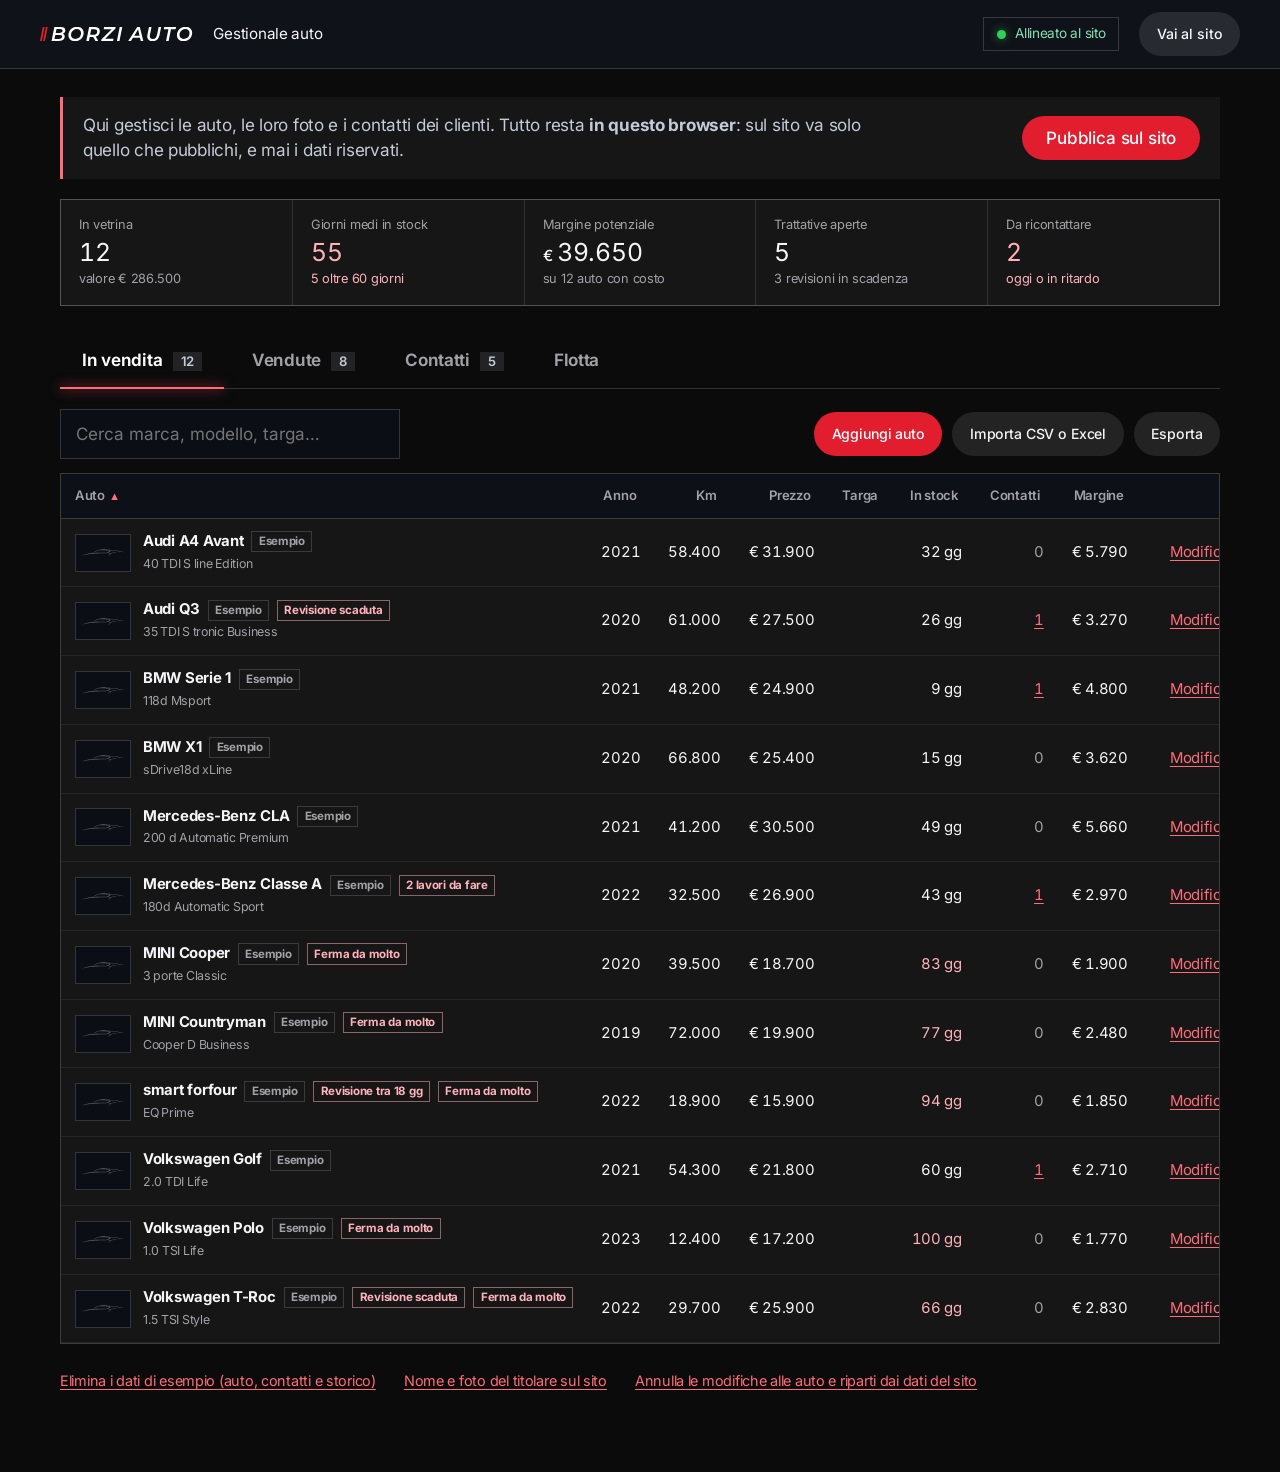
==== commit f7fb11f7: "Borzi Auto: sito e gestionale copiati da Top Garage, grafica in stile Apple Sostituisce la versione " ====
--- a/public/gestionale/index.html
+++ b/public/gestionale/index.html
@@ -1,24 +1,24 @@
 <!doctype html>
-<html lang="it" data-modo="gestionale">
+<html lang="it">
 <head>
 <meta charset="utf-8">
 <meta name="viewport" content="width=device-width, initial-scale=1">
 <meta name="robots" content="noindex, nofollow">
-<meta name="theme-color" content="#101216">
+<meta name="theme-color" content="#0b0b0c">
 <link rel="manifest" href="manifest.webmanifest">
 <link rel="apple-touch-icon" href="../apple-touch-icon.png">
 <meta name="apple-mobile-web-app-capable" content="yes">
 <meta name="mobile-web-app-capable" content="yes">
-<meta name="apple-mobile-web-app-title" content="AutoProfit">
+<meta name="apple-mobile-web-app-title" content="Borzi Auto">
 <meta name="apple-mobile-web-app-status-bar-style" content="black-translucent">
-<title>Gestionale auto · AutoProfit</title>
+<title>Gestionale auto · Borzi Auto</title>
 <link rel="icon" href="../favicon.svg" type="image/svg+xml">
-<link rel="stylesheet" href="../css/base.css">
+<link rel="stylesheet" href="../style.css">
 <link rel="stylesheet" href="gestionale.css">
 </head>
 <body class="gt">
 <header class="gt-top">
-  <a class="gt-brand" href="../" aria-label="Torna al sito" data-ap="logo" data-h="24"></a>
+  <a class="gt-brand" href="../" aria-label="Torna al sito"><img src="../img/borzi-bianco.svg" alt="Borzi Auto" width="132" height="12"></a>
   <h1>Gestionale auto</h1>
   <button type="button" class="pill" id="sync" role="status" disabled></button>
   <a class="btn btn-line sm" href="../" id="b-sito">Vai al sito</a>
@@ -37,7 +37,6 @@
     <button type="button" role="tab" id="tab-disp" aria-selected="true">In vendita <b id="n-disp">0</b></button>
     <button type="button" role="tab" id="tab-vend" aria-selected="false">Vendute <b id="n-vend">0</b></button>
     <button type="button" role="tab" id="tab-crm" aria-selected="false">Contatti <b id="n-crm">0</b></button>
-    <button type="button" role="tab" id="tab-visite" aria-selected="false">Visite <b id="n-visite" hidden>0</b></button>
     <button type="button" role="tab" id="tab-flotta" aria-selected="false">Flotta</button>
   </div>
 
@@ -45,7 +44,6 @@
     <input type="search" id="q" placeholder="Cerca marca, modello, targa…" aria-label="Cerca">
     <div class="gt-actions">
       <button type="button" class="btn btn-light sm" id="b-nuova">Aggiungi auto</button>
-      <button type="button" class="btn btn-line sm" id="b-pagare">Quanto pagare</button>
       <button type="button" class="btn btn-line sm" id="b-importa">Importa CSV o Excel</button>
       <details class="gt-menu" id="menu-esporta">
         <summary class="btn btn-line sm">Esporta</summary>
@@ -70,7 +68,6 @@
   </div>
 
   <section id="crm" hidden aria-label="Contatti e trattative">
-    <div class="gd-nota priv-scad" id="crm-scad" role="status" hidden><span id="crm-scad-t"></span> <button type="button" class="lnk" id="crm-scad-del">Elimina questi contatti</button></div>
     <div class="crm-bar">
       <div class="seg" role="group" aria-label="Vista">
         <button type="button" id="cv-pipe" aria-pressed="true">Pipeline</button>
@@ -82,26 +79,6 @@
     <div class="board" id="board"></div>
     <div class="tbl-wrap" id="crm-list" hidden><table id="crm-tab"></table></div>
     <p class="gt-empty" id="crm-vuoto" hidden></p>
-  </section>
-
-  <section id="agenda" hidden aria-label="Agenda delle visite">
-    <div class="kpis" id="av-kpi"></div>
-    <div class="crm-bar">
-      <div class="seg" role="group" aria-label="Vista">
-        <button type="button" id="av-elenco" aria-pressed="true">Elenco</button>
-        <button type="button" id="av-sett" aria-pressed="false">Settimana</button>
-      </div>
-      <div class="av-nav" id="av-nav" hidden>
-        <button type="button" class="btn btn-line sm" id="av-prec" aria-label="Settimana precedente">‹</button>
-        <button type="button" class="btn btn-line sm" id="av-oggi">Oggi</button>
-        <button type="button" class="btn btn-line sm" id="av-succ" aria-label="Settimana successiva">›</button>
-        <span id="av-intervallo" class="muted"></span>
-      </div>
-      <label class="inl chk"><input type="checkbox" id="av-chiuse"> Mostra anche le chiuse</label>
-    </div>
-    <div id="av-lista"></div>
-    <div id="av-settimana" class="sett" hidden></div>
-    <p class="gt-empty" id="av-vuoto" hidden></p>
   </section>
 
   <section id="flotta" hidden aria-label="Ottimizzazione della flotta">
@@ -243,32 +220,6 @@
   </div>
 </form></dialog>
 
-<!-- visita in agenda -->
-<dialog id="d-visita" aria-labelledby="vi-titolo"><form class="gd" method="dialog" id="form-vi">
-  <h2 id="vi-titolo">Nuova visita</h2>
-  <div class="fg">
-    <label>Nome *<input name="nome" autocomplete="off"></label>
-    <label>Telefono<input name="telefono" inputmode="tel" autocomplete="off"></label>
-    <label>Email<input name="email" type="email" autocomplete="off"></label>
-    <label>Stato<select name="stato"></select></label>
-    <label>Giorno<input name="data" type="date" required></label>
-    <label>Ora<input name="ora" type="time" step="300" required></label>
-    <label>Durata<select name="durata"></select></label>
-    <label class="w2">Auto da vedere<select name="auto_id"></select></label>
-    <label class="w2">Oppure cosa vuole vedere<input name="auto_testo" placeholder="Es. un SUV diesel"></label>
-    <label class="w2">Note<textarea name="note" rows="2"></textarea></label>
-  </div>
-  <p class="gd-nota" id="vi-avviso" role="status" hidden></p>
-  <p class="small muted" id="vi-consenso" hidden></p>
-  <p class="gd-err" id="vi-err" role="alert" hidden></p>
-  <div class="gd-btns c-btns">
-    <button type="button" class="lnk d" id="vi-del">Elimina</button><button type="button" class="lnk d" id="vi-anon">Cancella i dati personali</button><span class="grow"></span>
-    <a class="btn btn-line sm" id="vi-tel" href="#" hidden>Chiama</a><a class="btn btn-line sm" id="vi-wa" href="#" target="_blank" rel="noopener" hidden>WhatsApp</a>
-    <button type="button" class="btn btn-line sm" id="vi-crm" hidden>Aggiungi ai contatti</button><button type="button" class="btn btn-line sm" id="vi-ics" hidden>File calendario</button>
-    <button type="button" class="btn btn-line" data-chiudi>Annulla</button><button type="submit" class="btn btn-light">Salva</button>
-  </div>
-</form></dialog>
-
 <!-- segna come venduta -->
 <dialog id="d-venduta" aria-labelledby="v-titolo"><form class="gd" method="dialog" id="form-v">
   <h2 id="v-titolo">Segna come venduta</h2>
@@ -337,9 +288,8 @@
 </div></dialog>
 
 <!-- stima del prezzo -->
-<dialog id="d-stima" aria-labelledby="s-titolo" data-modo="vendi"><div class="gd st-w">
-  <div class="st-head"><div><h2 id="s-titolo">Stima del prezzo di vendita</h2><p class="muted" id="s-auto"></p></div>
-    <div class="seg" role="group" aria-label="Cosa vuoi sapere"><button type="button" id="s-m-vendi" aria-pressed="true">Quanto vendere</button><button type="button" id="s-m-compra" aria-pressed="false">Quanto pagare</button></div></div>
+<dialog id="d-stima" aria-labelledby="s-titolo"><div class="gd st-w">
+  <div class="st-head"><div><h2 id="s-titolo">Stima del prezzo di vendita</h2><p class="muted" id="s-auto"></p></div></div>
   <div class="st-cols">
     <div class="st-in">
       <div class="fg st-f">
@@ -347,23 +297,18 @@
         <label>Modello<input id="s-modello" autocomplete="off"></label>
         <label>Anno<input id="s-anno" inputmode="numeric"></label>
         <label>Chilometri<input id="s-km" inputmode="numeric"></label>
-        <label id="s-acq-l">Costo di acquisto (€)<input id="s-acq" inputmode="numeric"></label>
-        <label id="s-extra-l">Costi extra (€)<input id="s-extra" inputmode="numeric"></label>
-      </div>
-      <div class="st-fonte" id="s-fonte" role="status" aria-live="polite"></div>
-      <div class="st-az"><button type="button" class="btn btn-line sm" id="s-ricarica" hidden>Aggiorna i prezzi</button></div>
-      <details id="s-manuale" class="st-man"><summary>Aggiungi o sostituisci con annunci tuoi</summary>
-        <ol class="st-passi">
-          <li><a class="btn btn-line sm" id="s-link" href="https://www.autoscout24.it/" target="_blank" rel="noopener">Apri la ricerca su AutoScout24</a><span class="muted small">marca, modello e anni sono già impostati</span></li>
-          <li><label>Copia la pagina dei risultati e incollala qui<textarea id="s-incolla" rows="3" placeholder="Incolla qui il testo della pagina: legge prezzo, km e anno di ogni annuncio"></textarea></label>
-            <div class="st-az"><button type="button" class="btn btn-light sm" id="s-leggi">Aggiungi questi annunci</button>
-              <label class="btn btn-line sm st-file">Oppure carica un file<input type="file" id="s-file" accept=".csv,.txt,.xlsx,text/csv"></label></div></li>
-        </ol>
-        <p class="small muted">Gli annunci che inserisci tu restano salvati su questo dispositivo e si sommano a quelli della fonte automatica.</p>
-      </details>
+        <label>Costo di acquisto (€)<input id="s-acq" inputmode="numeric"></label>
+        <label>Costi extra (€)<input id="s-extra" inputmode="numeric"></label>
+      </div>
+      <ol class="st-passi">
+        <li><a class="btn btn-line sm" id="s-link" href="https://www.autoscout24.it/" target="_blank" rel="noopener">Apri la ricerca su AutoScout24</a><span class="muted small">marca, modello e anni sono già impostati</span></li>
+        <li><label>Copia la pagina dei risultati e incollala qui<textarea id="s-incolla" rows="3" placeholder="Incolla qui il testo della pagina: legge prezzo, km e anno di ogni annuncio"></textarea></label>
+          <div class="st-az"><button type="button" class="btn btn-light sm" id="s-leggi">Aggiungi questi annunci</button>
+            <label class="btn btn-line sm st-file">Oppure carica un file<input type="file" id="s-file" accept=".csv,.txt,.xlsx,text/csv"></label></div></li>
+      </ol>
       <p class="small" id="s-conta" role="status"></p>
-      <details id="s-det" hidden><summary>Annunci usati</summary><div class="tbl-wrap small-t"><table id="s-tab"></table></div><button type="button" class="lnk d" id="s-svuota">Cancella gli annunci inseriti a mano per questo modello</button></details>
-      <p class="small muted">È una stima sui prezzi degli annunci, non una valutazione ufficiale: i prezzi di vendita veri sono di solito più bassi.</p>
+      <details id="s-det" hidden><summary>Annunci letti</summary><div class="tbl-wrap small-t"><table id="s-tab"></table></div><button type="button" class="lnk d" id="s-svuota">Cancella gli annunci salvati per questo modello</button></details>
+      <p class="small muted">AutoScout24 non permette di leggere i prezzi in automatico, quindi la stima parte dagli annunci che incolli qui. Restano salvati su questo dispositivo. È una stima, non una valutazione ufficiale.</p>
       <fieldset class="priv st-imp"><legend>Costi e margine, riservati</legend>
         <div class="fg">
           <label>Sconto in trattativa (%)<input id="s-trat" inputmode="decimal"></label>
@@ -376,17 +321,14 @@
     <div class="st-out">
       <div id="s-vuoto" class="st-vuoto" hidden></div>
       <div id="s-ris">
-        <p class="st-q" id="s-q-lbl">Scegli come vuoi vendere</p>
+        <p class="st-q">Scegli come vuoi vendere</p>
         <div class="st-cards" id="s-cards"></div>
         <label class="st-slider">Più in fretta<input type="range" id="s-q" min="10" max="90" step="1" value="50" aria-label="Da vendere in fretta a margine massimo"><span>Più margine</span></label>
         <p id="s-qtxt" class="small"></p>
-        <div id="s-compra-box" hidden><div id="s-compra"></div></div>
         <div id="s-grafico" class="st-graf"></div>
         <p class="small muted" id="s-note"></p>
-        <div id="s-vendi-box">
-          <h3 class="st-h">Costi e guadagno</h3>
-          <dl class="st-conti" id="s-conti"></dl>
-        </div>
+        <h3 class="st-h">Costi e guadagno</h3>
+        <dl class="st-conti" id="s-conti"></dl>
       </div>
       <p id="s-miei" class="small st-miei" hidden></p>
     </div>
@@ -439,17 +381,13 @@
 <button type="button" class="fab" id="fab" hidden>+ Aggiungi auto</button>
 <div id="toast" role="status" aria-live="polite"></div>
 
-<script src="../js/ap-config.js" data-root="../"></script>
-<script src="../js/visite-core.js"></script>
 <script src="../vendor/jszip.min.js"></script>
 <script src="../js/comune.js"></script>
 <script src="../js/tabelle.js"></script>
 <script src="foto.js"></script>
 <script src="crm.js"></script>
-<script src="agenda.js"></script>
 <script src="unione.js"></script>
 <script src="calcoli.js"></script>
-<script src="mercato.js"></script>
 <script src="checklist.js"></script>
 <script src="stima.js"></script>
 <script src="flotta.js"></script>
--- a/public/style.css
+++ b/public/style.css
@@ -0,0 +1,281 @@
+/* Borzi Auto · stile del sito
+   Ispirato ai siti Apple: caratteri di sistema (SF su iPhone, iPad e Mac), titoli grandi e stretti, tanto spazio,
+   barra in alto traslucida, pulsanti a pillola, sezioni che alternano chiaro e scuro.
+   Su Windows e Android al posto di SF si usa Inter (cartella fonts). Il tema segue il sistema. */
+
+@font-face{font-family:"Inter";src:url("fonts/inter-var.woff") format("woff");font-weight:100 900;font-style:normal;font-display:swap}
+
+:root{
+  --sf:-apple-system,BlinkMacSystemFont,"SF Pro Display","SF Pro Text","Inter","Helvetica Neue",Arial,sans-serif;
+  --bg:#fff; --alt:#f5f5f7; --card:#fff; --fg:#1d1d1f; --fg2:#6e6e73;
+  --line:rgba(0,0,0,.12); --fill:rgba(0,0,0,.06); --fill-h:rgba(0,0,0,.1);
+  --accent:#e11d2e; --accent-h:#c4121f; --link:#c8101f; --star:#ff9f0a;
+  --nav:rgba(251,251,253,.82); --ph:#e8e8ed;
+  --ease:cubic-bezier(.2,.7,.2,1);
+  --head:52px;
+  color-scheme:light dark;
+
+  /* nomi usati dal gestionale (che è sempre scuro) */
+  --night:#0b0b0c; --garage:#161617; --garage-2:#232326; --chrome:#f5f5f7; --fog:#a1a1a6; --fog-d:#86868b;
+  --xeno:#ff6b77; --xeno-2:#ff4a58; --tail:#ff453a; --room:#f5f5f7; --ink:#1d1d1f; --paper:#fff;
+  --line-d:rgba(255,255,255,.16); --line-l:rgba(0,0,0,.12); --display:var(--sf); --text:var(--sf);
+}
+@media (prefers-color-scheme:dark){
+  :root{--bg:#000;--alt:#101012;--card:#1c1c1e;--fg:#f5f5f7;--fg2:#a1a1a6;--line:rgba(255,255,255,.16);--fill:rgba(255,255,255,.1);--fill-h:rgba(255,255,255,.16);--link:#ff6b77;--nav:rgba(22,22,23,.8);--ph:#2a2a2d}
+}
+.dark,.gt{--bg:#000;--alt:#101012;--card:#1c1c1e;--fg:#f5f5f7;--fg2:#a1a1a6;--line:rgba(255,255,255,.16);--fill:rgba(255,255,255,.1);--fill-h:rgba(255,255,255,.16);--link:#ff6b77;--ph:#2a2a2d;color-scheme:dark}
+
+*,*::before,*::after{box-sizing:border-box}
+[hidden]{display:none!important}
+html{scroll-behavior:smooth;scroll-padding-top:68px;-webkit-text-size-adjust:100%}
+body{margin:0;background:var(--bg);color:var(--fg);font:400 17px/1.47 var(--sf);letter-spacing:-.016em;-webkit-font-smoothing:antialiased;text-rendering:optimizeLegibility}
+.gt{color:var(--chrome)}
+img,svg{max-width:100%}
+a{color:inherit}
+h1,h2,h3,p,ul,dl,address,figure,blockquote{margin:0}
+ul{padding:0;list-style:none}
+address{font-style:normal}
+button,select{font:inherit;color:inherit;letter-spacing:inherit}
+:focus-visible{outline:2px solid var(--link);outline-offset:3px}
+.wrap{width:100%;max-width:1180px;margin-inline:auto;padding-inline:clamp(20px,5vw,48px)}
+.skip{position:absolute;left:12px;top:-60px;z-index:100;background:var(--accent);color:#fff;padding:.6em 1em;border-radius:980px;font-weight:600}
+.skip:focus{top:12px}
+.muted{color:var(--fg2)}
+h2{font-size:clamp(32px,5vw,56px);line-height:1.07;font-weight:700;letter-spacing:-.03em;text-wrap:balance}
+h3{font-size:21px;line-height:1.19;font-weight:600;letter-spacing:-.02em}
+.hero,.showroom,.sold,.people,.services,.contact{background:var(--bg);color:var(--fg)}
+.showroom,.services{background:var(--alt)}
+.showroom,.sold,.people,.services,.contact{padding-block:clamp(64px,10vw,128px)}
+
+/* ---------- pulsanti ---------- */
+.btn{display:inline-flex;align-items:center;justify-content:center;gap:.5em;min-height:44px;padding:.65em 1.4em;border:0;border-radius:980px;cursor:pointer;font:500 17px/1.1 var(--sf);letter-spacing:-.01em;text-decoration:none;white-space:nowrap;transition:background .2s,transform .2s}
+.btn:active{transform:scale(.98)}
+.btn-primary,.btn-light{background:var(--accent);color:#fff}
+.btn-primary:hover,.btn-light:hover{background:var(--accent-h)}
+.btn-soft,.btn-line{background:var(--fill);color:var(--fg)}
+.btn-soft:hover,.btn-line:hover{background:var(--fill-h)}
+.btn-dark{background:var(--card);color:var(--fg);box-shadow:inset 0 0 0 1px var(--line)}
+.btn-lg{min-height:52px;padding-inline:1.7em;font-size:19px}
+.link-arrow{color:var(--link);font-size:19px;text-decoration:none}
+.link-arrow::after{content:" ›"}
+.link-arrow:hover{text-decoration:underline}
+
+/* ---------- barra in alto ---------- */
+.top{position:sticky;top:0;z-index:50;display:grid;grid-template-columns:1fr auto 1fr;align-items:center;gap:16px;height:var(--head);padding-inline:clamp(20px,5vw,48px);background:var(--nav);-webkit-backdrop-filter:saturate(180%) blur(20px);backdrop-filter:saturate(180%) blur(20px);border-bottom:1px solid transparent;transition:border-color .3s}
+.top.solid{border-bottom-color:var(--line)}
+.brand{justify-self:start;display:block;line-height:0}
+.brand img{height:14px;width:auto}
+.nav{display:flex;gap:clamp(18px,2.6vw,36px)}
+.nav a{font-size:13px;letter-spacing:0;text-decoration:none;opacity:.8;transition:opacity .2s}
+.nav a:hover{opacity:1}
+.top>.btn-call{justify-self:end;min-height:32px;padding:.45em 1em;font-size:13px}
+.top>.btn-call:not([hidden]){display:inline-flex}
+.call-lbl{display:none}
+.menu{display:none;justify-self:end}
+.menu summary{list-style:none;display:grid;place-content:center;gap:6px;width:40px;height:40px;cursor:pointer;margin-right:-10px}
+.menu summary::-webkit-details-marker{display:none}
+.menu summary span{display:block;width:18px;height:1.5px;background:var(--fg);transition:transform .3s var(--ease)}
+.menu[open] summary span:first-child{transform:translateY(3.75px) rotate(45deg)}
+.menu[open] summary span:last-child{transform:translateY(-3.75px) rotate(-45deg)}
+.menu nav{position:absolute;top:100%;left:0;right:0;height:calc(100dvh - var(--head));padding:16px clamp(20px,5vw,48px);background:var(--bg);display:flex;flex-direction:column;overflow:auto}
+.menu nav a{font-size:28px;font-weight:600;letter-spacing:-.02em;text-decoration:none;padding:14px 0;border-bottom:1px solid var(--line)}
+@media (max-width:860px){
+  .top{grid-template-columns:1fr auto auto}
+  .nav{display:none}
+  .menu{display:block;grid-column:3}
+  .top>.btn-call{grid-column:2}
+  .call-num{display:none}
+  .call-lbl{display:inline}
+}
+
+/* ---------- hero ---------- */
+.hero{position:relative;isolation:isolate;overflow:hidden;text-align:center;padding-top:clamp(56px,9vw,112px);background:#000}
+.hero::before{content:"";position:absolute;inset:auto 0 0;height:75%;z-index:-1;background:radial-gradient(60% 80% at 50% 100%,rgba(225,29,46,.32),transparent 72%)}
+.hero h1{font-size:clamp(44px,9vw,108px);line-height:1.02;font-weight:700;letter-spacing:-.045em;text-wrap:balance}
+.lead{max-width:30ch;margin:22px auto 0;font-size:clamp(19px,2.4vw,28px);line-height:1.2;letter-spacing:-.02em;color:var(--fg2)}
+.cta{display:flex;flex-wrap:wrap;justify-content:center;align-items:center;gap:14px 28px;margin-top:34px}
+.hero-car{width:min(1180px,calc(100% - 40px));aspect-ratio:569.7/91.6;margin:clamp(32px,5vw,64px) auto clamp(24px,4vw,56px);-webkit-mask:url("img/auto-linea-bianco.svg") center/100% 100% no-repeat;mask:url("img/auto-linea-bianco.svg") center/100% 100% no-repeat;background:linear-gradient(100deg,rgba(255,255,255,.3) 0 30%,#fff 50%,rgba(255,255,255,.3) 70% 100%);background-size:300% 100%;background-position:50% 0}
+@media (prefers-reduced-motion:no-preference){
+  .hero-copy>*{animation:rise .9s var(--ease) both}
+  .hero-copy>:nth-child(2){animation-delay:.1s}.hero-copy>:nth-child(3){animation-delay:.2s}
+  .hero-car{animation:sweep 2.6s .45s var(--ease) both}
+}
+@keyframes rise{from{opacity:0;transform:translateY(22px)}}
+@keyframes sweep{from{background-position:100% 0;opacity:.0}15%{opacity:1}to{background-position:50% 0}}
+
+/* ---------- titoli di sezione ---------- */
+.sec-head{display:flex;flex-wrap:wrap;align-items:flex-end;justify-content:space-between;gap:12px 28px;margin-bottom:clamp(28px,4vw,48px)}
+.count{display:flex;flex-wrap:wrap;gap:6px 22px;color:var(--fg2);font-size:17px}
+.count a{color:var(--link);text-decoration:none}
+.count a:hover{text-decoration:underline}
+.demo-note{margin-bottom:24px;padding:12px 16px;border-radius:14px;background:var(--fill);color:var(--fg2);font-size:14px}
+
+/* ---------- filtri ---------- */
+.filters{display:flex;flex-wrap:wrap;align-items:center;gap:12px 24px;margin-bottom:28px}
+.chips{display:flex;flex-wrap:wrap;gap:8px;flex:1 1 320px}
+.chip{min-height:36px;padding:0 16px;border:0;border-radius:980px;background:var(--fill);color:var(--fg);font-size:15px;cursor:pointer;transition:background .2s,color .2s}
+.chip:hover{background:var(--fill-h)}
+.chip[aria-pressed="true"]{background:var(--fg);color:var(--bg)}
+.sel{display:flex;align-items:center;gap:10px;font-size:14px;color:var(--fg2)}
+.sel select{appearance:none;-webkit-appearance:none;min-height:36px;padding:0 36px 0 16px;border:0;border-radius:980px;font-size:15px;color:var(--fg);cursor:pointer;background:var(--fill) url("data:image/svg+xml,%3Csvg xmlns='http://www.w3.org/2000/svg' width='12' height='8' viewBox='0 0 12 8'%3E%3Cpath d='M1 1.5l5 5 5-5' fill='none' stroke='%2386868b' stroke-width='1.8' stroke-linecap='round' stroke-linejoin='round'/%3E%3C/svg%3E") no-repeat right 14px center}
+.sel select:hover{background-color:var(--fill-h)}
+
+/* ---------- schede auto ---------- */
+.grid{display:grid;grid-template-columns:repeat(auto-fill,minmax(min(100%,320px),1fr));gap:clamp(16px,2vw,28px)}
+.loading,.empty{grid-column:1/-1;padding:40px 0;text-align:center;color:var(--fg2)}
+.empty a{color:var(--link)}
+.car{position:relative;display:flex;flex-direction:column;overflow:hidden;border-radius:28px;background:var(--card);transition:transform .4s var(--ease)}
+.car:hover,.car:focus-within{transform:scale(1.014)}
+.car-hit{position:absolute;inset:0;z-index:2;border:0;border-radius:inherit;background:none;cursor:pointer}
+.car-hit:focus-visible{outline-offset:-4px}
+.stage{position:relative;display:grid;place-items:center;aspect-ratio:4/3;overflow:hidden;background:var(--ph)}
+.stage img{width:100%;height:100%;object-fit:cover}
+.stage .art{width:86%;height:auto}
+.art .beam,.art .glow{opacity:0;transition:opacity .4s}
+.car:hover .art .beam,.on .art .beam,.car:hover .art .lamp-f .glow,.on .art .lamp-f .glow{opacity:1}
+.tag-demo{position:absolute;top:12px;left:12px;z-index:1;padding:4px 10px;border-radius:980px;background:rgba(255,255,255,.88);color:#1d1d1f;font-size:12px;font-weight:600;letter-spacing:0}
+.car-body{display:flex;flex-direction:column;gap:14px;flex:1;padding:22px 24px 24px}
+.car h3{font-size:22px;line-height:1.15;font-weight:650}
+.trim{margin-top:4px;color:var(--fg2);font-size:15px;line-height:1.3}
+.specs{display:flex;flex-wrap:wrap;font-size:14px;color:var(--fg2)}
+.specs li+li::before{content:"·";margin:0 .55em}
+.buy{display:flex;align-items:baseline;justify-content:space-between;gap:12px;margin-top:auto;padding-top:6px}
+.price{font-size:24px;font-weight:650;letter-spacing:-.025em}
+.eur{margin-right:.08em;font-weight:500}
+.more{color:var(--link);font-size:15px}
+.more::after{content:" ›"}
+
+/* ---------- vendute ---------- */
+.sold{padding-inline:0;overflow:hidden}
+.sold-lead{max-width:44ch;color:var(--fg2);font-size:19px;line-height:1.3;letter-spacing:-.02em}
+.sold-lead a{color:var(--link)}
+.rail-nav{display:flex;gap:10px}
+.rail-nav button{display:grid;place-items:center;width:40px;height:40px;border:0;border-radius:50%;background:var(--fill);color:var(--fg);cursor:pointer;transition:background .2s}
+.rail-nav button:hover{background:var(--fill-h)}
+.rail-nav button:disabled{opacity:.35;cursor:default}
+.rail{--g:max(clamp(20px,5vw,48px),calc((100% - 1180px)/2 + 48px));display:flex;gap:16px;margin-top:36px;padding:4px var(--g) 8px;overflow-x:auto;scroll-snap-type:x mandatory;scroll-padding-inline:var(--g);scrollbar-width:none}
+.rail::-webkit-scrollbar{display:none}
+.sold-card{position:relative;flex:0 0 min(78vw,300px);scroll-snap-align:start;overflow:hidden;border-radius:28px;background:var(--card);opacity:.5;transition:opacity .5s}
+.sold-card.seen{opacity:1}
+.sold-card .stage img{filter:saturate(.75)}
+.sold-body{padding:18px 20px 22px}
+.sold-body h3{font-size:19px}
+.sold-body .specs{margin-top:10px}
+.sold-flag{display:inline-flex;margin-top:14px;padding:4px 11px;border-radius:980px;background:rgba(255,107,119,.14);color:var(--link);font-size:13px;font-weight:600;letter-spacing:0}
+.tail{display:none}
+
+/* ---------- recensioni e titolare ---------- */
+.people-head{max-width:34em}
+.people-head p{margin-top:16px;font-size:21px;line-height:1.28;letter-spacing:-.02em;color:var(--fg2)}
+.rate{display:flex;flex-wrap:wrap;align-items:center;gap:6px 16px;margin-top:36px}
+.rate-n{font-size:56px;line-height:1;font-weight:700;letter-spacing:-.04em}
+.rate-t{display:flex;flex-wrap:wrap;gap:4px 16px;color:var(--fg2);font-size:15px}
+.rate-t b{font-weight:500}
+.rate-t a{color:var(--link);text-decoration:none}
+.rate-t a:hover{text-decoration:underline}
+.rate-demo{margin-top:8px;color:var(--fg2);font-size:14px}
+.stars{--p:100%;position:relative;display:inline-block;font-size:20px;line-height:1;letter-spacing:2px}
+.stars::before{content:"★★★★★";background:linear-gradient(90deg,var(--star) var(--p),var(--line) var(--p));-webkit-background-clip:text;background-clip:text;color:transparent;-webkit-text-fill-color:transparent}
+.people-grid{display:grid;gap:20px;margin-top:40px}
+@media (min-width:900px){.people-grid:has(.rev){grid-template-columns:minmax(0,340px) minmax(0,1fr)}}
+.people-grid:not(:has(.rev)) .owner{max-width:480px}
+.owner:not(:has(.duo:not([hidden]))):not(:has(.o-cta>:not([hidden]))){display:none}
+.owner{display:flex;flex-direction:column;align-self:start;overflow:hidden;border-radius:28px;background:var(--alt)}
+.duo{display:grid;grid-template-columns:2fr 1fr;gap:4px}
+.duo.solo{grid-template-columns:1fr}
+.ph{overflow:hidden}
+.ph img{display:block;width:100%;height:100%;object-fit:cover}
+.ph-main img{aspect-ratio:4/5}
+.owner figcaption{display:flex;flex-direction:column;gap:4px;padding:24px}
+.owner strong{font-size:24px;font-weight:650;letter-spacing:-.025em}
+.owner figcaption>span:not(.o-cta){color:var(--fg2);font-size:15px}
+.o-cta{display:flex;flex-wrap:wrap;gap:10px;margin-top:16px}
+.rev-list{display:grid;grid-template-columns:repeat(auto-fill,minmax(min(100%,290px),1fr));gap:20px}
+.rev{position:relative;display:flex;flex-direction:column;gap:14px;padding:26px;border-radius:28px;background:var(--alt)}
+.rev blockquote{font-size:17px;line-height:1.42}
+.rev .tag-demo{top:14px;right:14px;left:auto;background:var(--fill);color:var(--fg2)}
+.rev-by{display:flex;align-items:center;gap:12px;margin-top:auto;font-size:14px}
+.rev-by span:last-child{display:flex;flex-direction:column;min-width:0}
+.rev-by a,.rev-by b{font-weight:600;text-decoration:none}
+.rev-by a:hover{text-decoration:underline}
+.rev-by small{color:var(--fg2);font-size:13px}
+.av{display:grid;place-items:center;flex:none;width:38px;height:38px;overflow:hidden;border-radius:50%;background:var(--fill);font-weight:600}
+.av img{width:100%;height:100%;object-fit:cover}
+.rev-foot{margin-top:28px}
+.rev-foot a{color:var(--link);font-size:17px;text-decoration:none}
+.rev-foot a::after{content:" ›"}
+.rev-foot a:hover{text-decoration:underline}
+
+/* ---------- servizi ---------- */
+.two{display:grid;grid-template-columns:minmax(0,5fr) minmax(0,7fr);gap:40px clamp(40px,8vw,112px);align-items:start}
+.two-head{position:sticky;top:calc(var(--head) + 32px)}
+.two-head p{margin-top:18px;font-size:21px;line-height:1.28;letter-spacing:-.02em}
+.rows li{padding:30px 0;border-top:1px solid var(--line)}
+.rows li:first-child{padding-top:0;border-top:0}
+.rows h3{font-size:24px;font-weight:650;letter-spacing:-.025em}
+.rows p{margin-top:10px;max-width:46ch;color:var(--fg2)}
+.rows a{color:var(--link)}
+@media (max-width:860px){.two{grid-template-columns:1fr}.two-head{position:static}}
+
+/* ---------- contatti ---------- */
+.contact-grid{display:grid;grid-template-columns:repeat(auto-fit,minmax(min(100%,260px),1fr));gap:20px;margin-top:clamp(28px,4vw,48px)}
+.card{padding:28px;border-radius:28px;background:var(--alt)}
+.card h3{margin-bottom:14px;color:var(--fg2);font-size:15px;font-weight:500;letter-spacing:-.01em}
+.phone{display:flex;flex-direction:column;justify-content:space-between;gap:28px;min-height:190px;text-decoration:none;transition:background .2s}
+.phone:hover{background:var(--fill)}
+.phone-lbl{color:var(--fg2);font-size:15px}
+.phone-num{font-size:clamp(28px,3.4vw,38px);line-height:1.05;font-weight:700;letter-spacing:-.035em}
+address p+p{margin-top:14px}
+.ln{display:block}
+.ln:empty{display:none}
+address{font-size:19px;line-height:1.35}
+address a,.links a{color:var(--link);font-size:17px;text-decoration:none}
+address a:hover,.links a:hover{text-decoration:underline}
+.hours dl{display:grid;gap:10px}
+.hours dl>div{display:flex;justify-content:space-between;gap:16px;font-size:15px}
+.hours dt{color:var(--fg2)}
+.hours dd{margin:0;text-align:right}
+.hours .oggi{font-weight:600}
+.hours .oggi dt{color:var(--fg)}
+.hours .oggi dt::before{content:"";display:inline-block;width:7px;height:7px;margin-right:8px;border-radius:50%;background:var(--accent)}
+.links{display:grid;gap:12px;align-content:start}
+.links:not(:has(li:not([hidden]))){display:none}
+.contact-vuoto{margin-top:24px}
+
+/* ---------- piè di pagina ---------- */
+.foot{padding-block:28px 36px;border-top:1px solid var(--line);background:var(--alt);color:var(--fg2);font-size:12px;line-height:1.5;letter-spacing:0}
+.foot-in{display:flex;flex-direction:column;gap:14px}
+.foot img{height:9px;width:auto;opacity:.75}
+.foot-line{display:flex;flex-wrap:wrap;gap:4px 22px}
+
+/* ---------- scheda auto ---------- */
+dialog{width:min(1040px,calc(100vw - 24px));max-height:calc(100dvh - 24px);margin:auto;padding:0;overflow:auto;border:0;border-radius:28px;background:var(--bg);color:var(--fg);box-shadow:0 30px 80px rgba(0,0,0,.45)}
+dialog::backdrop{background:rgba(0,0,0,.5);-webkit-backdrop-filter:blur(14px);backdrop-filter:blur(14px)}
+dialog[open]{animation:pop .4s var(--ease)}
+@keyframes pop{from{opacity:0;transform:translateY(18px) scale(.98)}}
+.sheet{position:relative;display:grid;grid-template-columns:minmax(0,1.15fr) minmax(0,1fr)}
+.close{position:absolute;top:14px;right:14px;z-index:5;display:grid;place-items:center;width:36px;height:36px;border:0;border-radius:50%;background:rgba(29,29,31,.72);color:#fff;cursor:pointer;-webkit-backdrop-filter:blur(8px);backdrop-filter:blur(8px)}
+.close:hover{background:rgba(29,29,31,.9)}
+.sheet-media{display:flex;flex-direction:column;align-items:center;justify-content:center;min-height:300px;background:var(--ph)}
+.sheet-media .art{width:88%;height:auto}
+.gal-main{display:block;width:100%;aspect-ratio:4/3;object-fit:cover}
+.gal-thumbs{display:flex;gap:8px;width:100%;padding:12px;overflow-x:auto;background:var(--alt)}
+.gal-t{flex:0 0 72px;height:54px;padding:0;overflow:hidden;border:2px solid transparent;border-radius:10px;background:none;cursor:pointer;opacity:.7;transition:opacity .2s}
+.gal-t:hover{opacity:1}
+.gal-t[aria-pressed="true"]{border-color:var(--fg);opacity:1}
+.gal-t img{display:block;width:100%;height:100%;object-fit:cover}
+.sheet-info{display:flex;flex-direction:column;gap:20px;padding:clamp(24px,4vw,44px)}
+.sheet-info h2{padding-right:40px;font-size:clamp(26px,3.4vw,36px);line-height:1.1}
+.sheet-price{font-size:30px;font-weight:700;letter-spacing:-.03em}
+.sheet dl{display:grid;grid-template-columns:auto 1fr;gap:10px 24px;font-size:15px}
+.sheet dt{color:var(--fg2)}
+.sheet dd{margin:0}
+.sheet-text{color:var(--fg2);font-size:15px;line-height:1.5}
+.sheet-actions{display:flex;flex-wrap:wrap;align-items:center;gap:10px;margin-top:auto}
+.sheet-actions .txt{color:var(--link);font-size:15px}
+@media (max-width:800px){.sheet{grid-template-columns:1fr}}
+
+@media (prefers-reduced-motion:reduce){
+  html{scroll-behavior:auto}
+  *,*::before,*::after{animation-duration:.01ms!important;transition-duration:.01ms!important}
+}
--- a/public/gestionale/gestionale.css
+++ b/public/gestionale/gestionale.css
@@ -1,16 +1,16 @@
-/* AutoProfit · gestionale (usa i colori e i caratteri del sito) */
+/* Borzi Auto · gestionale (usa i colori e i caratteri del sito; è sempre scuro) */
 .gt{background:var(--night);min-height:100vh}
 .gt h1,.gt h2{text-wrap:balance}
 .gt-top{position:sticky;top:0;z-index:20;display:flex;align-items:center;gap:14px 20px;flex-wrap:wrap;padding:12px clamp(16px,4vw,40px);background:rgba(16,19,26,.96);border-bottom:1px solid var(--line-d);backdrop-filter:blur(10px)}
 .gt-brand{display:block;line-height:0}
-.gt-brand img{height:24px;width:auto}
-.gt-top h1{font:var(--dw,400) .95rem/1 var(--display);margin-right:auto}
+.gt-brand img{height:14px;width:auto}
+.gt-top h1{font:400 .95rem/1 var(--display);margin-right:auto}
 .sm{padding:.7em 1.25em;font-size:.88rem}
 .pill{display:inline-flex;align-items:center;gap:9px;padding:.42em .95em;border:1px solid var(--line-d);font-size:.85rem;color:#b7c1d1}
 .pill::before{content:"";width:9px;height:9px;border-radius:50%;background:var(--fog)}
-.pill.ok::before{background:var(--xeno);box-shadow:0 0 10px var(--xeno-2)}
-.pill.mod::before{background:transparent;border:2px solid var(--xeno);animation:pulse 2.2s ease-in-out infinite}
-@keyframes pulse{50%{box-shadow:0 0 0 5px rgba(var(--acc2-rgb),.22)}}
+.pill.ok::before{background:#30d158;box-shadow:0 0 10px rgba(48,209,88,.6)}
+.pill.mod::before{background:transparent;border:2px solid #ff9f0a;animation:pulse 2.2s ease-in-out infinite}
+@keyframes pulse{50%{box-shadow:0 0 0 5px rgba(255,159,10,.25)}}
 
 .gt-main{max-width:1240px;margin:0 auto;padding:28px clamp(16px,4vw,40px) 80px}
 .gt-intro{display:flex;align-items:center;justify-content:space-between;gap:16px 28px;flex-wrap:wrap;background:var(--garage);border-left:3px solid var(--xeno);padding:16px 20px;color:#c3cbd8}
@@ -40,8 +40,8 @@
 th button{background:none;border:0;color:inherit;font:inherit;cursor:pointer;padding:0}
 th button:hover{color:#fff}
 th .ar{font-size:.7rem;margin-left:4px;color:var(--xeno)}
-td{border-bottom:1px solid rgba(var(--acc-rgb),.07)}
-tr:hover td{background:rgba(var(--acc-rgb),.035)}
+td{border-bottom:1px solid rgba(255,255,255,.07)}
+tr:hover td{background:rgba(255,255,255,.035)}
 td.auto b{display:block;font-weight:700}
 td.auto small{color:var(--fog)}
 td.num{font-variant-numeric:tabular-nums;text-align:right}th.num{text-align:right}
@@ -62,12 +62,12 @@
 .gd label{display:grid;gap:5px;font-size:.85rem;color:var(--fog)}
 .fg{display:grid;grid-template-columns:repeat(auto-fit,minmax(190px,1fr));gap:14px}
 .fg .w2{grid-column:span 2}
-.priv{border:1px dashed rgba(var(--acc-rgb),.3);padding:14px;margin:0;min-width:0}
+.priv{border:1px dashed rgba(255,255,255,.3);padding:14px;margin:0;min-width:0}
 .priv legend{padding:0 8px;font-size:.85rem;color:var(--xeno)}
 .gd-btns{display:flex;justify-content:flex-end;flex-wrap:wrap;gap:10px;margin-top:4px}
 .gd-err{color:#ff9aa4;font-size:.92rem}
-.drop{position:relative;display:grid;gap:8px;place-items:center;text-align:center;padding:38px 20px;border:1.5px dashed rgba(var(--acc-rgb),.4);cursor:pointer;color:#c3cbd8;transition:background .2s,border-color .2s}
-.drop:hover,.drop.over{background:rgba(var(--acc-rgb),.06);border-color:var(--xeno)}
+.drop{position:relative;display:grid;gap:8px;place-items:center;text-align:center;padding:38px 20px;border:1.5px dashed rgba(255,255,255,.4);cursor:pointer;color:#c3cbd8;transition:background .2s,border-color .2s}
+.drop:hover,.drop.over{background:rgba(255,255,255,.06);border-color:var(--xeno)}
 .drop input{position:absolute;inset:0;opacity:0;cursor:pointer;width:100%;height:100%}
 .drop span{font-size:.9rem;color:var(--fog);max-width:34em}
 .small{font-size:.88rem}
@@ -89,7 +89,7 @@
 .kpis{display:grid;grid-template-columns:repeat(auto-fit,minmax(170px,1fr));gap:1px;margin-top:20px;background:var(--line-d);border:1px solid var(--line-d)}
 .kpi{display:grid;gap:4px;align-content:start;padding:16px 18px;background:var(--garage)}
 .kpi-l{font-size:.8rem;color:var(--fog)}
-.kpi-v{font:var(--dw,400) 1.55rem/1.1 var(--display);letter-spacing:-.01em;font-variant-numeric:tabular-nums}
+.kpi-v{font:400 1.55rem/1.1 var(--display);letter-spacing:-.01em;font-variant-numeric:tabular-nums}
 .kpi-v .eur{font-size:.7em}
 .kpi small{font-size:.8rem;color:var(--fog)}
 .kpi.warn .kpi-v{color:#ffb1b9}.kpi.warn small{color:#ffb1b9}
@@ -107,21 +107,21 @@
 /* ---------- foto nella scheda ---------- */
 .fotobox{display:grid;gap:6px}
 .fotobox .fl{font-size:.85rem;color:var(--fog)}
-.fotoed{border:1px dashed rgba(var(--acc-rgb),.28);padding:12px;display:grid;gap:10px;transition:background .2s,border-color .2s}
-.fotoed.over{background:rgba(var(--acc-rgb),.06);border-color:var(--xeno)}
+.fotoed{border:1px dashed rgba(255,255,255,.28);padding:12px;display:grid;gap:10px;transition:background .2s,border-color .2s}
+.fotoed.over{background:rgba(255,255,255,.06);border-color:var(--xeno)}
 .fotoed.busy{opacity:.6;pointer-events:none}
 .fe-grid{display:grid;grid-template-columns:repeat(auto-fill,minmax(112px,1fr));gap:10px}
 .fe-t{position:relative;margin:0;aspect-ratio:4/3;background:#0b0e14;border:1px solid var(--line-d);overflow:hidden}
 .fe-t img{width:100%;height:100%;object-fit:cover;display:block}
 .fe-cop{position:absolute;left:0;top:0;background:var(--xeno);color:var(--ink);font-size:.7rem;font-weight:700;padding:.2em .6em}
-.fe-t figcaption{position:absolute;inset:auto 0 0 0;display:flex;gap:2px;justify-content:flex-end;padding:4px;background:linear-gradient(to top,rgba(16,18,22,.85),transparent);opacity:0;transition:opacity .2s}
+.fe-t figcaption{position:absolute;inset:auto 0 0 0;display:flex;gap:2px;justify-content:flex-end;padding:4px;background:linear-gradient(to top,rgba(8,9,13,.85),transparent);opacity:0;transition:opacity .2s}
 .fe-t:hover figcaption,.fe-t:focus-within figcaption{opacity:1}
 @media (hover:none){.fe-t figcaption{opacity:1}}
-.fe-t button{background:rgba(16,18,22,.8);border:1px solid var(--line-d);color:var(--chrome);width:28px;height:26px;cursor:pointer;font-size:.72rem;padding:0}
+.fe-t button{background:rgba(8,9,13,.8);border:1px solid var(--line-d);color:var(--chrome);width:28px;height:26px;cursor:pointer;font-size:.72rem;padding:0}
 .fe-t button:hover{background:var(--garage-2)}
 .fe-x{color:#ff9aa4!important}
-.fe-add{position:relative;display:grid;place-items:center;text-align:center;aspect-ratio:4/3;border:1.5px dashed rgba(var(--acc-rgb),.4);cursor:pointer;color:#c3cbd8;padding:8px}
-.fe-add:hover,.fe-add:focus-visible{background:rgba(var(--acc-rgb),.06);border-color:var(--xeno)}
+.fe-add{position:relative;display:grid;place-items:center;text-align:center;aspect-ratio:4/3;border:1.5px dashed rgba(255,255,255,.4);cursor:pointer;color:#c3cbd8;padding:8px}
+.fe-add:hover,.fe-add:focus-visible{background:rgba(255,255,255,.06);border-color:var(--xeno)}
 .fe-add input{position:absolute;inset:0;opacity:0;cursor:pointer;width:100%;height:100%;padding:0}
 .fe-add span{display:grid;gap:2px}.fe-add small{color:var(--fog);font-size:.74rem}
 .fe-link{display:flex;gap:8px}
@@ -144,9 +144,9 @@
 .kcol-t{padding:0 14px;color:var(--fog);font-size:.78rem}
 .kcol-b{display:grid;gap:8px;padding:10px;align-content:start;flex:1}
 .kcol-v{color:var(--fog-d);text-align:center;padding:14px 0}
-.s-nuovo{border-top-color:#8c95a6}.s-contattato{border-top-color:var(--xeno-2)}.s-appuntamento{border-top-color:var(--xeno)}.s-trattativa{border-top-color:#fff;box-shadow:inset 0 2px 14px -8px var(--xeno-2)}.s-venduto{border-top-color:#59d49a}.s-perso{border-top-color:#ff3347}
+.s-nuovo{border-top-color:#8c95a6}.s-contattato{border-top-color:#ff7a85}.s-appuntamento{border-top-color:#ffb3ba}.s-trattativa{border-top-color:#fff;box-shadow:inset 0 2px 14px -8px #ff7a85}.s-venduto{border-top-color:#59d49a}.s-perso{border-top-color:#ff3347}
 .kc{position:relative;display:grid;gap:5px;background:#0e121a;border:1px solid var(--line-d);padding:11px 12px;cursor:grab;transition:border-color .2s,transform .2s,box-shadow .2s}
-.kc:hover,.kc:focus-visible{border-color:rgba(var(--acc-rgb),.45);transform:translateY(-1px);box-shadow:0 12px 24px -16px #000}
+.kc:hover,.kc:focus-visible{border-color:rgba(255,255,255,.45);transform:translateY(-1px);box-shadow:0 12px 24px -16px #000}
 .kc.drag{opacity:.4}
 .kc b{font-weight:700;font-size:.93rem}
 .kc-a{color:#aab4c5;font-size:.82rem;line-height:1.35}
@@ -154,11 +154,11 @@
 .kc-m .tag{margin:0;padding:.05em .5em}
 .kc-b{margin-left:auto;color:#c3cbd8;font-variant-numeric:tabular-nums}
 .fu{padding:.05em .55em;background:var(--garage-2);color:#c3cbd8;font-weight:600}
-.fu.late{background:rgba(255,51,71,.16);color:#ffb1b9}.fu.today{background:rgba(var(--acc-rgb),.16);color:var(--xeno)}
+.fu.late{background:rgba(255,51,71,.16);color:#ffb1b9}.fu.today{background:rgba(255,255,255,.16);color:var(--xeno)}
 .kc-next{justify-self:start;margin-top:2px;background:none;border:1px solid var(--line-d);color:var(--xeno);font-size:.76rem;padding:.25em .7em;cursor:pointer}
-.kc-next:hover{background:rgba(var(--acc-rgb),.08);border-color:var(--xeno)}
+.kc-next:hover{background:rgba(255,255,255,.08);border-color:var(--xeno)}
 .st{display:inline-block;padding:.12em .7em;font-size:.8rem;font-weight:600;background:var(--garage-2);border:0;border-left:3px solid var(--fog-d);box-shadow:none}
-.st.s-contattato{border-left-color:var(--xeno-2)}.st.s-appuntamento{border-left-color:var(--xeno)}.st.s-trattativa{border-left-color:#fff}.st.s-venduto{border-left-color:#59d49a}.st.s-perso{border-left-color:#ff3347}
+.st.s-contattato{border-left-color:#ff7a85}.st.s-appuntamento{border-left-color:#ffb3ba}.st.s-trattativa{border-left-color:#fff}.st.s-venduto{border-left-color:#59d49a}.st.s-perso{border-left-color:#ff3347}
 #crm-tab tr[data-id]{cursor:pointer}
 
 /* ---------- finestra del contatto ---------- */
@@ -168,7 +168,7 @@
 .att-add{display:flex;gap:8px}
 .att-add select{width:auto;flex:none}.att-add input{flex:1}
 #c-att{display:grid;gap:0;max-height:200px;overflow:auto;font-size:.88rem}
-#c-att li{display:grid;grid-template-columns:78px 112px 1fr;gap:10px;padding:8px 0;border-top:1px solid rgba(var(--acc-rgb),.08)}
+#c-att li{display:grid;grid-template-columns:78px 112px 1fr;gap:10px;padding:8px 0;border-top:1px solid rgba(255,255,255,.08)}
 .att-d{color:var(--fog);font-variant-numeric:tabular-nums}.att-t{color:var(--xeno);font-weight:600}
 .att-vuoto{color:var(--fog);display:block!important}
 .c-btns{align-items:center}.c-btns .grow{flex:1}
@@ -195,7 +195,7 @@
 .ck-g h3{display:flex;justify-content:space-between;align-items:baseline;font:650 .95rem/1 var(--text);padding-bottom:9px;border-bottom:1px solid var(--line-d)}
 .ck-g h3 span{color:var(--fog);font-weight:500;font-size:.82rem;font-variant-numeric:tabular-nums}
 .ck-g ul{display:grid}
-.ck-r{display:grid;grid-template-columns:minmax(0,1fr) auto;gap:8px 14px;align-items:center;padding:10px 0;border-bottom:1px solid rgba(var(--acc-rgb),.07)}
+.ck-r{display:grid;grid-template-columns:minmax(0,1fr) auto;gap:8px 14px;align-items:center;padding:10px 0;border-bottom:1px solid rgba(255,255,255,.07)}
 .ck-t{display:flex;flex-wrap:wrap;gap:3px 10px;align-items:baseline}
 .ck-b{font-size:.72rem;color:#ffb1b9;border:1px solid rgba(255,177,185,.4);padding:0 .5em}
 .ck-seg{display:inline-flex;border:1px solid var(--line-d)}
@@ -235,10 +235,10 @@
 .st-q{font-weight:650}
 .st-cards{display:grid;grid-template-columns:repeat(3,minmax(0,1fr));gap:10px}
 .st-card{display:grid;gap:5px;align-content:start;text-align:left;padding:14px;background:#0e121a;border:1px solid var(--line-d);cursor:pointer;color:inherit;min-width:0;transition:border-color .2s,background .2s}
-.st-card:hover{border-color:rgba(var(--acc-rgb),.45)}
+.st-card:hover{border-color:rgba(255,255,255,.45)}
 .st-card.on{border-color:var(--xeno-2);background:#121826;box-shadow:inset 0 2px 0 var(--xeno-2)}
 .st-n{font-size:.84rem;color:var(--fog)}
-.st-p{font:var(--dw,400) 1.2rem/1.15 var(--display);font-variant-numeric:tabular-nums}
+.st-p{font:400 1.2rem/1.15 var(--display);font-variant-numeric:tabular-nums}
 .st-m{font-size:.8rem;color:#aab4c5}
 .st-g{font-size:.82rem;color:#7fe0b2}.st-g.late{color:#ffb1b9}
 .st-best{justify-self:start;font-size:.7rem;font-weight:700;color:var(--ink);background:var(--xeno);padding:.12em .55em;margin-top:2px}
@@ -248,12 +248,12 @@
 .st-graf svg{display:block;max-width:100%;height:auto}
 .st-h{font:650 .95rem/1 var(--text);padding-top:4px}
 .st-conti{display:grid;margin:0}
-.st-r{display:flex;justify-content:space-between;gap:16px;padding:9px 0;border-bottom:1px solid rgba(var(--acc-rgb),.08);font-size:.92rem}
+.st-r{display:flex;justify-content:space-between;gap:16px;padding:9px 0;border-bottom:1px solid rgba(255,255,255,.08);font-size:.92rem}
 .st-r dt{color:#c3cbd8}.st-r dd{margin:0;text-align:right;font-variant-numeric:tabular-nums}
 .st-r.tot{border-top:1px solid var(--line-d);font-weight:650}
 .st-r.gain{font-size:1.1rem;font-weight:700;border-bottom:0}.st-r.gain small{font-weight:400;color:var(--fog)}
 .ok{color:#7fe0b2}
-.st-vuoto{display:grid;gap:10px;padding:18px;border:1px dashed rgba(var(--acc-rgb),.3)}
+.st-vuoto{display:grid;gap:10px;padding:18px;border:1px dashed rgba(255,255,255,.3)}
 .st-vuoto h3{font:650 1rem/1.2 var(--text)}.st-vuoto ol{display:grid;gap:6px;padding-left:20px;margin:0}
 .st-miei{padding:12px 14px;background:#0e121a;border-left:3px solid var(--fog-d)}
 tr.off td{opacity:.5}
@@ -261,32 +261,32 @@
 @media (max-width:560px){.st-cards{grid-template-columns:minmax(0,1fr)}.st-card{grid-template-columns:1fr auto;align-items:baseline}.st-card .st-p{grid-column:2;grid-row:1}.st-f,.st-imp .fg{grid-template-columns:minmax(0,1fr)}}
 
 /* ---------- grafici (condivisi) ---------- */
-.g-gr{stroke:rgba(var(--acc-rgb),.09);stroke-width:1}
-.g-ass{stroke:rgba(var(--acc-rgb),.3);stroke-width:1}
+.g-gr{stroke:rgba(255,255,255,.09);stroke-width:1}
+.g-ass{stroke:rgba(255,255,255,.3);stroke-width:1}
 .g-tx{fill:#9aa4b5;font:400 11px var(--text)}
 .g-tx2{fill:var(--chrome);font:650 12px var(--text)}
-.g-banda{fill:rgba(var(--acc2-rgb),.1)}
-.g-dot{fill:rgba(var(--acc2-rgb),.9);stroke:#10131a;stroke-width:2}
+.g-banda{fill:rgba(140,196,255,.1)}
+.g-dot{fill:rgba(140,196,255,.9);stroke:#10131a;stroke-width:2}
 .g-hit{fill:transparent;stroke:none}
-.g-pt:hover .g-dot{fill:var(--xeno)}
+.g-pt:hover .g-dot{fill:#ffb3ba}
 .g-sel{stroke:var(--chrome);stroke-width:1.5;stroke-dasharray:3 3}
 .g-seld{fill:var(--chrome);stroke:#10131a;stroke-width:2}
-.g-l1{fill:none;stroke:var(--xeno-2);stroke-width:2.2;stroke-linejoin:round;stroke-linecap:round}
+.g-l1{fill:none;stroke:#ff7a85;stroke-width:2.2;stroke-linejoin:round;stroke-linecap:round}
 .g-l2{fill:none;stroke:#8c95a6;stroke-width:2;stroke-dasharray:6 5;stroke-linecap:round}
-.g-area{fill:rgba(var(--acc2-rgb),.07);stroke:none}
-.g-cap{stroke:rgba(var(--acc-rgb),.55);stroke-width:1.2;stroke-dasharray:2 4}
-.g-end1{fill:var(--xeno-2);stroke:#10131a;stroke-width:2}.g-end2{fill:#8c95a6;stroke:#10131a;stroke-width:2}
-.g-cross{stroke:rgba(var(--acc-rgb),.4);stroke-width:1}
-.g-bar{fill:var(--xeno-2);cursor:default}.g-bar.parz{fill:rgba(var(--acc2-rgb),.45)}
-.g-bar:hover,.g-bar:focus{fill:var(--xeno);outline:none}
+.g-area{fill:rgba(140,196,255,.07);stroke:none}
+.g-cap{stroke:rgba(255,255,255,.55);stroke-width:1.2;stroke-dasharray:2 4}
+.g-end1{fill:#ff7a85;stroke:#10131a;stroke-width:2}.g-end2{fill:#8c95a6;stroke:#10131a;stroke-width:2}
+.g-cross{stroke:rgba(255,255,255,.4);stroke-width:1}
+.g-bar{fill:#ff7a85;cursor:default}.g-bar.parz{fill:rgba(140,196,255,.45)}
+.g-bar:hover,.g-bar:focus{fill:#ffb3ba;outline:none}
 .tt{position:absolute;z-index:3;pointer-events:none;min-width:170px;background:#0b0e14;border:1px solid var(--line-d);padding:9px 12px;font-size:.82rem;box-shadow:0 14px 30px -14px #000;display:grid;gap:4px}
 .tt-t{font-weight:650;color:#fff}
 .tt .k0,.tt .k1{display:flex;gap:9px;align-items:baseline;color:#c3cbd8}
-.tt b{min-width:2.4em;text-align:right;font-variant-numeric:tabular-nums;color:var(--chrome)}.tt .k1 b{color:var(--xeno-2)}
+.tt b{min-width:2.4em;text-align:right;font-variant-numeric:tabular-nums;color:var(--chrome)}.tt .k1 b{color:#ff7a85}
 .lg{display:flex;flex-wrap:wrap;gap:6px 22px;font-size:.84rem;color:#c3cbd8}
 .lg li{display:flex;align-items:center;gap:8px}
 .lg i{display:inline-block;width:24px;height:0;border-top:2.5px solid}
-.lg-l1{border-color:var(--xeno-2)}.lg-l2{border-color:#8c95a6;border-top-style:dashed}.lg .lg-cap{border-color:rgba(var(--acc-rgb),.6);border-top-width:2px;border-top-style:dotted}
+.lg-l1{border-color:#ff7a85}.lg-l2{border-color:#8c95a6;border-top-style:dashed}.lg .lg-cap{border-color:rgba(255,255,255,.6);border-top-width:2px;border-top-style:dotted}
 
 /* ---------- scheda Flotta ---------- */
 #flotta{display:grid;gap:22px;margin-top:22px}
@@ -306,7 +306,7 @@
 tr.urg td{background:rgba(255,51,71,.07)}
 .tag.ok{border-color:rgba(127,224,178,.5);color:#7fe0b2}
 .fl-spingi{display:grid}
-.fl-spingi li{display:flex;justify-content:space-between;gap:14px;align-items:flex-start;padding:12px 0;border-top:1px solid rgba(var(--acc-rgb),.08)}
+.fl-spingi li{display:flex;justify-content:space-between;gap:14px;align-items:flex-start;padding:12px 0;border-top:1px solid rgba(255,255,255,.08)}
 .fl-spingi li>div:first-child{display:grid;gap:3px;min-width:0}
 .fl-spingi small{color:var(--fog);font-size:.82rem}
 .fl-az{display:flex;gap:12px;align-items:center;flex:none;flex-wrap:wrap;justify-content:flex-end}
@@ -353,7 +353,7 @@
 .ca-tag{display:flex;flex-wrap:wrap;gap:6px}
 .ca-tag .tag{margin-left:0}
 .ca-tag .tag.warn{border-color:rgba(255,177,185,.5);color:#ffb1b9}
-.ca-az{display:flex;flex-wrap:wrap;gap:6px 18px;padding:10px 12px;border-top:1px solid rgba(var(--acc-rgb),.07)}
+.ca-az{display:flex;flex-wrap:wrap;gap:6px 18px;padding:10px 12px;border-top:1px solid rgba(255,255,255,.07)}
 .ca-az .lnk{padding:6px 0;min-height:32px}
 .fab{position:fixed;right:16px;bottom:calc(18px + env(safe-area-inset-bottom,0px));z-index:30;display:none;background:var(--xeno);color:var(--ink);border:0;font:700 1rem/1 var(--text);padding:1.05em 1.5em;box-shadow:0 14px 34px -10px #000,0 0 0 1px rgba(255,255,255,.08);clip-path:polygon(12px 0,100% 0,calc(100% - 12px) 100%,0 100%);cursor:pointer}
 .fab:active{transform:translateY(1px)}
@@ -380,86 +380,3 @@
   .c-btns .grow{flex:0 0 100%;height:0;order:0}
   .c-btns .btn:not(.sm){order:1}
 }
-
-/* ---------- stima: fonte dei prezzi e «quanto pagare» ---------- */
-.st-head{display:flex;flex-wrap:wrap;align-items:flex-start;justify-content:space-between;gap:12px 20px}
-.st-fonte{display:grid;gap:6px;padding:12px 14px;background:var(--night);border-left:3px solid var(--fog-d);font-size:.9rem;min-height:48px;align-content:center}
-.st-fonte .chip{justify-self:start}
-.fonte-c{color:var(--chrome)}.fonte-c.muted{color:var(--fog)}
-.fonte-n{color:var(--fog);font-size:.8rem;line-height:1.4}
-.chip{display:inline-block;padding:.18em .7em;font-size:.76rem;font-weight:700;border:1px solid var(--line-d);color:var(--chrome)}
-.chip.ok{border-color:rgba(89,212,154,.6);color:#7fe0b2}
-.chip.ex{border-color:var(--xeno);color:var(--xeno);background:rgba(var(--acc-rgb),.08)}
-.st-man{border:1px solid var(--line-d);padding:0}
-.st-man>summary{cursor:pointer;padding:.75em 1em;font-weight:600;font-size:.9rem;color:var(--chrome)}
-.st-man[open]>summary{border-bottom:1px solid var(--line-d)}
-.st-man .st-passi,.st-man>p{margin:14px 14px 14px 36px}
-.st-man>p{margin-left:14px}
-#d-stima[data-modo="compra"] #s-qtxt{display:none}
-.pg-liv{display:grid;grid-template-columns:repeat(3,minmax(0,1fr));gap:10px}
-.pg-l{display:grid;gap:4px;padding:14px;background:var(--night);border:1px solid var(--line-d);min-width:0}
-.pg-l span{font-size:.82rem;color:var(--fog)}
-.pg-l b{font:var(--dw,400) 1.45rem/1.1 var(--display);font-variant-numeric:tabular-nums}
-.pg-l b .eur{font-size:.62em;margin-right:.3em}
-.pg-l small{font-size:.78rem;color:var(--fog)}
-.pg-l.mx{border-color:var(--xeno);box-shadow:inset 0 2px 0 var(--xeno)}
-.pg-v{padding:12px 14px;border-left:3px solid var(--fog-d);background:var(--night);font-size:.93rem;line-height:1.5}
-.pg-v.ottimo{border-color:var(--ok)}.pg-v.trattabile{border-color:var(--xeno)}.pg-v.caro{border-color:var(--tail)}
-@media (max-width:560px){.pg-liv{grid-template-columns:minmax(0,1fr)}.pg-l{grid-template-columns:1fr auto;align-items:baseline}.pg-l small{grid-column:1/-1}}
-
-/* ---------- agenda delle visite ---------- */
-#agenda .kpis{margin-top:0}
-.av-nav{display:flex;align-items:center;gap:8px}
-.av-nav .sm{padding:.55em .95em}
-.av-nav #av-intervallo{margin-left:6px;font-size:.9rem;font-variant-numeric:tabular-nums}
-#av-lista{display:grid;gap:22px}
-.ag h3{display:flex;align-items:baseline;gap:10px;font:var(--dw,400) 1.2rem/1.2 var(--display);letter-spacing:.01em;margin-bottom:8px}
-.ag h3 small{font:400 .86rem/1 var(--text);color:var(--fog)}
-.ag h3 span{margin-left:auto;font:600 .8rem/1 var(--text);color:var(--fog);border:1px solid var(--line-d);padding:.25em .6em}
-.ag.chiudere h3{color:#ffb1b9}
-.ag ul{display:grid;gap:1px;background:var(--line-d);border:1px solid var(--line-d)}
-.vi{display:grid;grid-template-columns:64px minmax(0,1fr) auto;gap:6px 16px;align-items:center;padding:12px 16px;background:var(--garage);cursor:pointer}
-.vi:hover,.vi:focus-visible{background:var(--garage-2)}
-.vi-o{display:grid;gap:2px;text-align:left;font-variant-numeric:tabular-nums}
-.vi-o b{font:var(--dw,400) 1.35rem/1 var(--display)}
-.vi-o small{color:var(--fog-d);font-size:.78rem}
-.vi-c{display:grid;gap:3px;min-width:0}
-.vi-t{display:flex;flex-wrap:wrap;align-items:center;gap:4px 8px}.vi-t .tag{margin-left:0}.vi-c b{font-weight:650}
-.vi-c small{display:block;color:var(--fog);font-size:.86rem;overflow-wrap:anywhere}
-.vi-c .vi-n{color:var(--chrome);opacity:.8}
-.vi-c .tag.warn{border-color:rgba(255,177,185,.5);color:#ffb1b9}
-.vi-c .tag.ok{border-color:rgba(127,224,178,.5);color:#7fe0b2}
-.vi-a{display:flex;flex-wrap:wrap;justify-content:flex-end;gap:8px}
-.vi-a .sm{padding:.6em 1em}
-.vi.s-annullata,.vi.s-non_venuto{opacity:.7}
-.vi.s-annullata .vi-c>b{text-decoration:line-through}
-.ag.chiudere .vi{box-shadow:inset 3px 0 0 #ffb1b9}
-.ag.oggi .vi{box-shadow:inset 3px 0 0 var(--xeno)}
-.sett{display:grid;grid-template-columns:repeat(7,minmax(0,1fr));gap:1px;background:var(--line-d);border:1px solid var(--line-d)}
-.sg{display:grid;gap:6px;align-content:start;min-height:150px;padding:10px;background:var(--garage)}
-.sg.chiuso{background:var(--night)}
-.sg.oggi{box-shadow:inset 0 2px 0 var(--xeno)}
-.sg h3{display:flex;align-items:baseline;gap:6px;font:600 .8rem/1 var(--text);color:var(--fog);text-transform:capitalize}
-.sg h3 b{font:var(--dw,400) 1.35rem/1 var(--display);color:var(--chrome)}
-.sv{display:grid;gap:2px;padding:7px 8px;background:#0e121a;border:1px solid var(--line-d);border-left:3px solid var(--fog-d);font-size:.84rem;cursor:pointer;overflow-wrap:anywhere}
-.sv:hover,.sv:focus-visible{border-color:var(--xeno)}
-.sv b{font-variant-numeric:tabular-nums}
-.sv small{color:var(--fog);font-size:.76rem}
-.sv.s-richiesta{border-left-color:#ffb1b9}
-.sv.s-confermata{border-left-color:#7fe0b2}
-.sv.s-annullata,.sv.s-non_venuto{opacity:.55}
-.sv-v{color:var(--fog-d);font-size:.8rem}
-.gd-nota{padding:.7em .9em;border:1px solid rgba(255,214,102,.45);background:rgba(255,214,102,.08);color:#ffe3a3;font-size:.9rem}
-@media (max-width:900px){
-  .sett{grid-template-columns:minmax(0,1fr)}
-  .sg{min-height:0;grid-template-columns:70px minmax(0,1fr);align-items:start}
-  .sg h3{grid-column:1}.sg>:not(h3){grid-column:2}
-}
-@media (max-width:640px){
-  .vi{grid-template-columns:56px minmax(0,1fr)}
-  .vi-a{grid-column:1/-1;justify-content:flex-start}
-  .vi-a .sm{flex:1 1 calc(50% - 4px)}
-}
-
-.gt-bar.solo-nuova .gt-actions>:not(#b-nuova){display:none}
-.priv-scad{margin-top:18px;display:flex;flex-wrap:wrap;gap:6px 14px;align-items:center}.priv-scad .lnk{color:#ffe3a3}
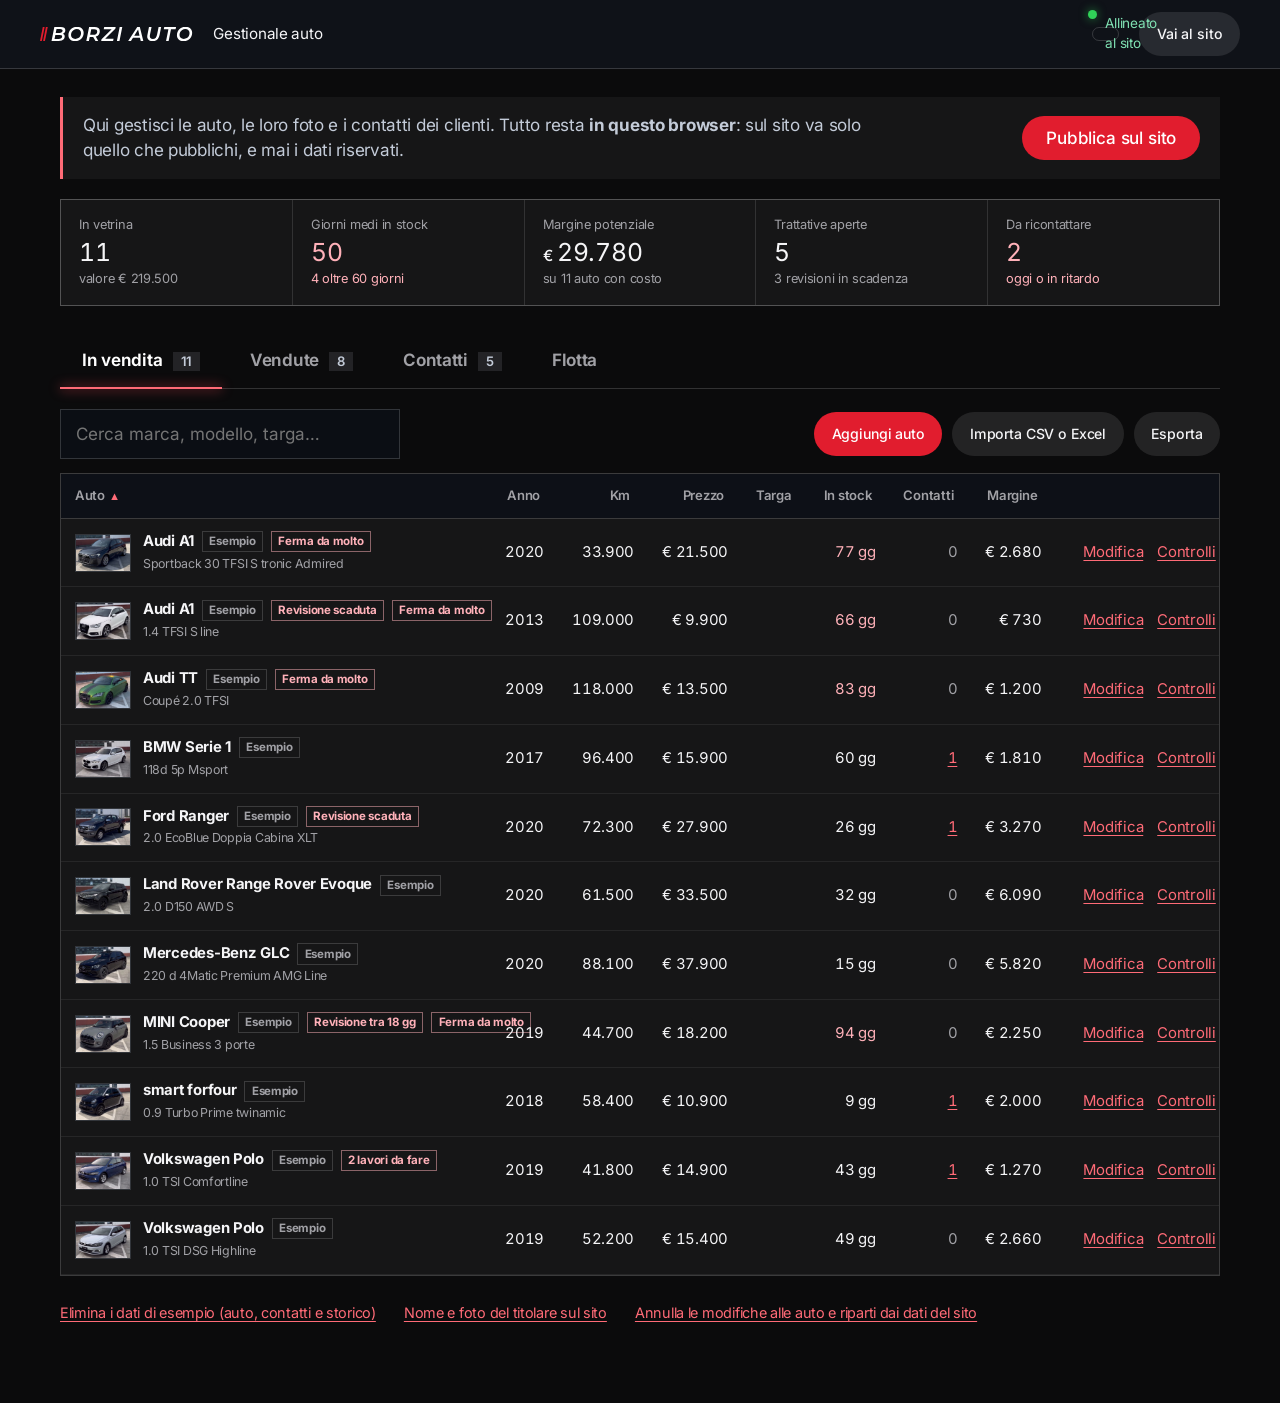
==== commit fd7aefc4: "Auto reali con foto, sezione "Il nostro salone" e dati dal profilo Google - Vetrina: 11 auto con le " ====
--- a/public/gestionale/index.html
+++ b/public/gestionale/index.html
@@ -164,7 +164,7 @@
     <label>Cambio<select name="cambio"><option value=""></option><option>Manuale</option><option>Automatico</option></select></label>
     <label>Potenza (CV)<input name="cv" inputmode="numeric"></label>
     <label>Colore<input name="colore" placeholder="Blu, Nero…"></label>
-    <label>Carrozzeria<select name="carrozzeria"><option value=""></option><option>Berlina</option><option>SUV</option><option>Citycar</option><option>Coupé</option><option>Station wagon</option><option>Cabrio</option><option>Monovolume</option></select></label>
+    <label>Carrozzeria<select name="carrozzeria"><option value=""></option><option>Berlina</option><option>SUV</option><option>Citycar</option><option>Coupé</option><option>Station wagon</option><option>Cabrio</option><option>Monovolume</option><option>Pick-up</option></select></label>
     <label>Prezzo (€)<input name="prezzo" inputmode="numeric" placeholder="24900"></label>
     <label>Stato<select name="stato"><option value="disponibile">In vendita</option><option value="venduta">Venduta</option></select></label>
     <label>Data vendita<input name="data_vendita" type="date"></label>
--- a/public/style.css
+++ b/public/style.css
@@ -279,3 +279,71 @@
   html{scroll-behavior:auto}
   *,*::before,*::after{animation-duration:.01ms!important;transition-duration:.01ms!important}
 }
+
+/* ---------- il nostro salone: carosello a scorrimento ---------- */
+.salone{position:relative;isolation:isolate;overflow:hidden;background:var(--bg);color:var(--fg);padding-block:clamp(64px,10vw,128px)}
+.salone-lead{max-width:34ch;color:var(--fg2);font-size:19px;line-height:1.3;letter-spacing:-.02em}
+.salone-glow{position:absolute;z-index:-1;left:50%;top:calc(var(--w) * var(--r) / 2);width:calc(var(--w) * 1.05);height:calc(var(--w) * var(--r) * 1.22);translate:-50% -50%;pointer-events:none}
+.salone-glow i{position:absolute;inset:0;border-radius:50%;background:center/cover no-repeat;filter:blur(80px) saturate(1.5);opacity:0;transition:opacity 1.4s ease}
+.salone-glow i.on{opacity:.4}
+
+.reel{--gap:clamp(12px,2vw,24px);--w:min(74vw,1160px);--r:.625;position:relative;margin-top:clamp(8px,2vw,24px)}
+.reel-view{position:relative;height:calc(var(--w) * var(--r));touch-action:pan-y;cursor:grab;
+  -webkit-mask-image:linear-gradient(90deg,transparent,#000 8%,#000 92%,transparent);mask-image:linear-gradient(90deg,transparent,#000 8%,#000 92%,transparent)}
+.reel-view.drag{cursor:grabbing}
+.reel-slide{position:absolute;top:0;left:50%;width:var(--w);height:100%;margin:0 0 0 calc(var(--w) / -2);overflow:hidden;border-radius:clamp(18px,2.6vw,34px);background:var(--card);
+  box-shadow:inset 0 0 0 1px rgba(255,255,255,.08);
+  transform:translate3d(calc(var(--o,0) * (100% + var(--gap)) + var(--drag,0px)),0,0) scale(calc(1 - var(--a,0) * .09));
+  opacity:calc(1 - var(--a,0) * .64);
+  transition:transform 1s var(--ease),opacity .9s ease;will-change:transform,opacity;-webkit-user-select:none;user-select:none}
+.reel-slide.far{pointer-events:none}
+.reel-slide:not(.on){cursor:pointer}
+.reel-slide.jump{transition:none!important;opacity:0}
+.reel-view.drag .reel-slide{transition:none}
+.reel-ph{position:absolute;inset:-1px;overflow:hidden;transform:scale(1.02);transition:transform 1.4s var(--ease)}
+.reel-slide.on .reel-ph{transform:scale(1.07);transition:transform 9s linear}
+.reel-ph picture{display:block;width:108%;height:100%;margin-left:-4%}
+.reel-ph img{display:block;width:100%;height:100%;max-width:none;object-fit:cover;-webkit-user-drag:none;transform:translate3d(calc(var(--o,0) * -3.5%),0,0);transition:transform 1s var(--ease)}
+.reel-view.drag .reel-ph img{transition:none}
+.reel-slide::after{content:"";position:absolute;inset:0;pointer-events:none;background:linear-gradient(105deg,transparent 38%,rgba(255,255,255,.2) 50%,transparent 62%);transform:translateX(-130%)}
+.reel-slide.on::after{animation:reel-glint 1.5s .4s var(--ease) 1 both}
+@keyframes reel-glint{to{transform:translateX(130%)}}
+
+/* ingresso: le foto partono impilate e si aprono a ventaglio */
+.reel.live:not(.in) .reel-slide{opacity:0;transform:translate3d(0,0,0) scale(.86)}
+.reel.intro .reel-slide{transition-delay:calc(var(--a,0) * .16s);transition-duration:1.3s}
+
+/* comandi */
+.reel-bar{display:flex;align-items:center;justify-content:center;gap:12px;margin-top:clamp(20px,3vw,32px)}
+.reel-btn{display:grid;place-items:center;width:44px;height:44px;border:0;border-radius:50%;background:var(--fill);color:var(--fg);cursor:pointer;transition:background .2s,transform .2s var(--ease)}
+.reel-btn:hover{background:var(--fill-h)}
+.reel-btn:active{transform:scale(.92)}
+.reel-play{margin-left:8px}
+.reel-play .i-play{display:none}
+.reel-play[aria-pressed="true"] .i-play{display:block}
+.reel-play[aria-pressed="true"] .i-pause{display:none}
+.reel-pills{display:flex;align-items:center;gap:10px;padding-inline:6px}
+.pill{position:relative;flex:none;width:8px;height:8px;padding:0;border:0;border-radius:99px;background:var(--fill-h);cursor:pointer;transition:width .6s var(--ease),background .3s}
+.pill::before{content:"";position:absolute;inset:-18px -5px}
+.pill i{position:absolute;inset:0;border-radius:99px;background:var(--fg);transform:scaleX(0);transform-origin:left}
+.pill[aria-current="true"]{width:52px}
+.pill[aria-current="true"] i{animation:reel-fill 5.4s linear forwards}
+.reel.hold .pill[aria-current="true"] i{animation-play-state:paused}
+.reel.still .pill[aria-current="true"] i{animation:none;transform:scaleX(1)}
+@keyframes reel-fill{to{transform:scaleX(1)}}
+
+/* senza JavaScript: una fila da far scorrere con il dito */
+.reel:not(.live) .reel-view{display:flex;gap:var(--gap);height:auto;overflow-x:auto;scroll-snap-type:x mandatory;padding-inline:calc((100% - var(--w)) / 2);-webkit-mask-image:none;mask-image:none;cursor:auto}
+.reel:not(.live) .reel-slide{position:relative;left:auto;flex:0 0 var(--w);height:calc(var(--w) * var(--r));margin:0;transform:none;opacity:1;scroll-snap-align:center}
+.reel:not(.live) .reel-ph{transform:none}
+
+@media (max-width:700px){
+  .reel{--w:82vw;--r:1.25}
+  .salone-glow i{filter:blur(48px) saturate(1.4)}
+  .reel-btn{width:42px;height:42px}
+}
+@media (prefers-reduced-motion:reduce){
+  .reel-slide,.reel-ph,.reel-ph img,.salone-glow i{transition-duration:.01ms!important;transition-delay:0s!important}
+  .reel-slide.on::after{animation:none}
+  .reel-slide.on .reel-ph{transform:scale(1.02)}
+}
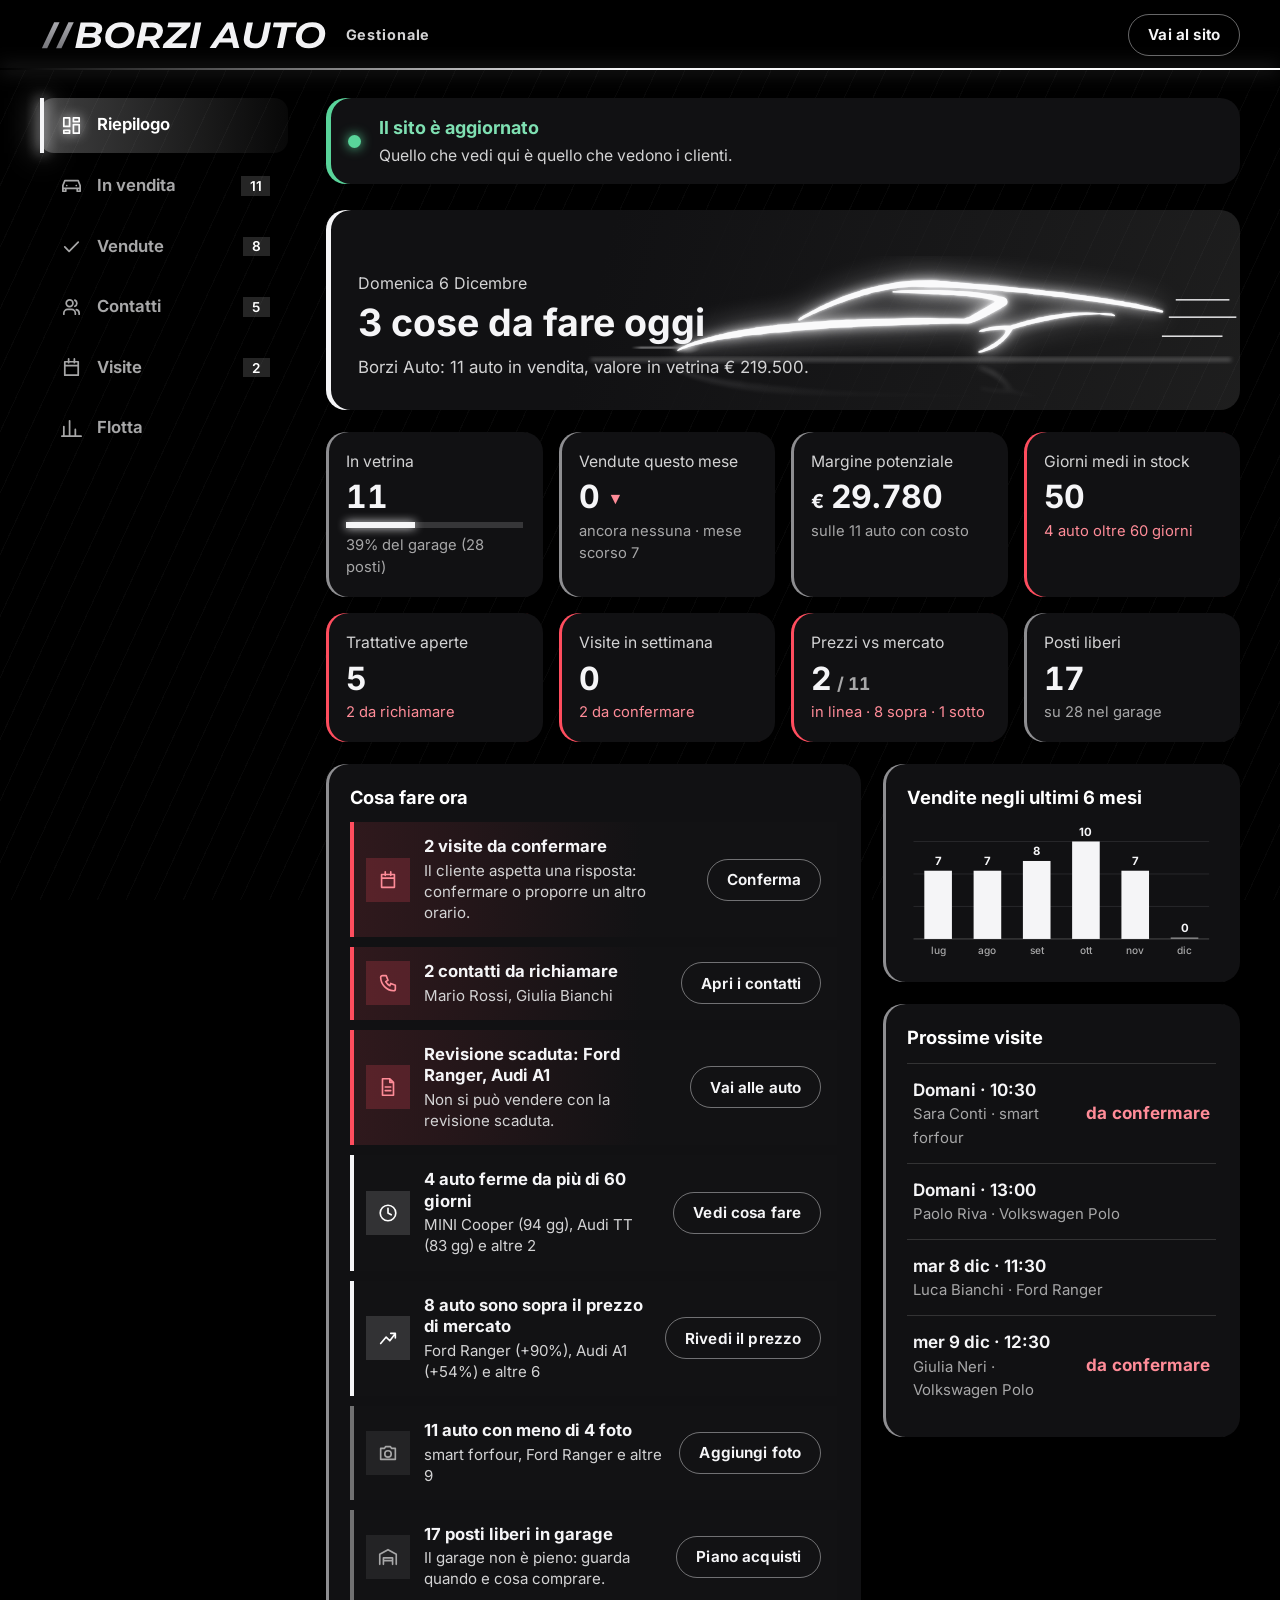
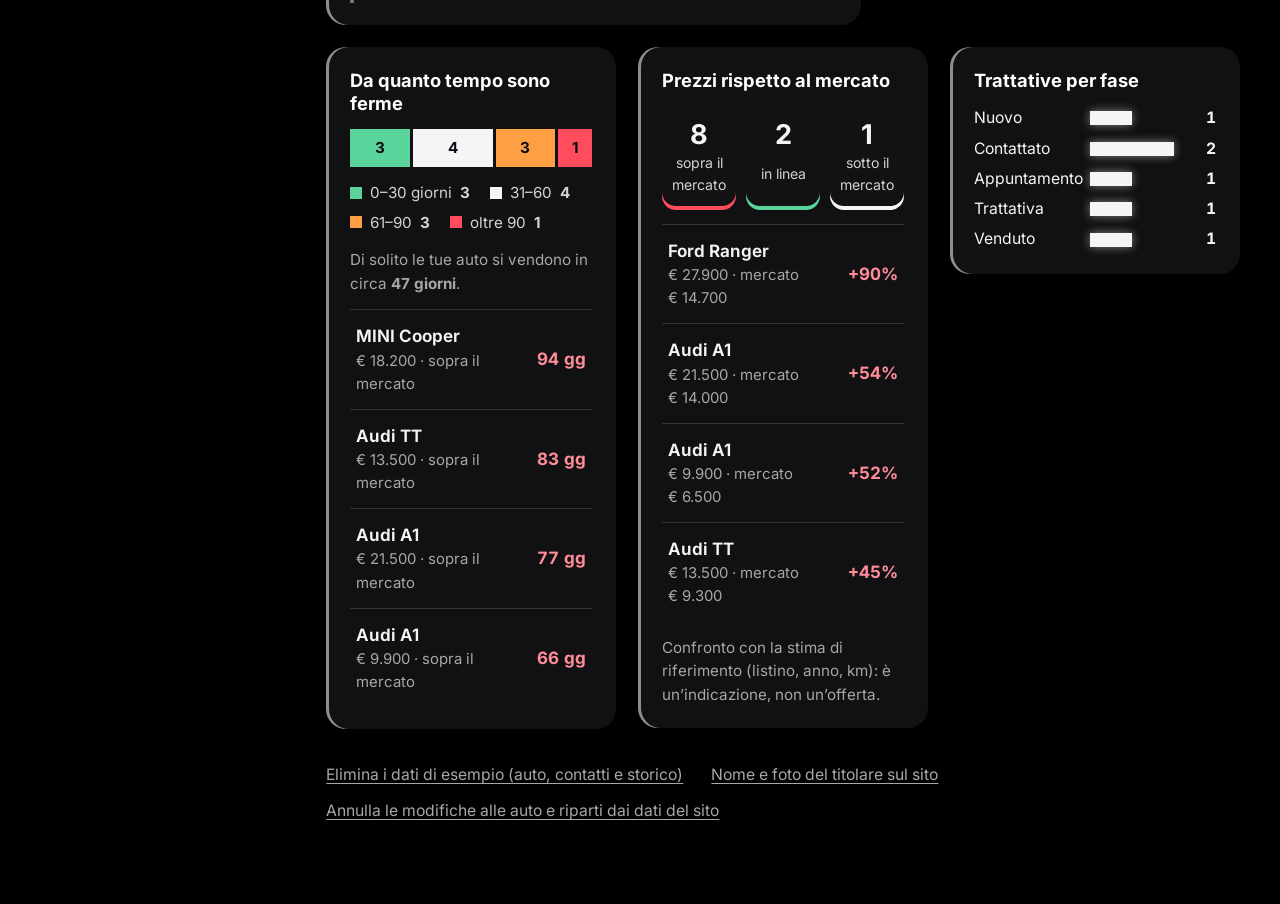
==== commit 26ffcb45: "Gestionale aggiornato a Top Garage, nuovo logo, palette del logo e prima schermata con Flavio Borzi " ====
--- a/public/gestionale/index.html
+++ b/public/gestionale/index.html
@@ -1,10 +1,10 @@
 <!doctype html>
-<html lang="it">
+<html lang="it" data-modo="gestionale">
 <head>
 <meta charset="utf-8">
 <meta name="viewport" content="width=device-width, initial-scale=1">
 <meta name="robots" content="noindex, nofollow">
-<meta name="theme-color" content="#0b0b0c">
+<meta name="theme-color" content="#000000">
 <link rel="manifest" href="manifest.webmanifest">
 <link rel="apple-touch-icon" href="../apple-touch-icon.png">
 <meta name="apple-mobile-web-app-capable" content="yes">
@@ -13,37 +13,45 @@
 <meta name="apple-mobile-web-app-status-bar-style" content="black-translucent">
 <title>Gestionale auto · Borzi Auto</title>
 <link rel="icon" href="../favicon.svg" type="image/svg+xml">
-<link rel="stylesheet" href="../style.css">
+<link rel="stylesheet" href="../css/base.css">
 <link rel="stylesheet" href="gestionale.css">
+<link rel="stylesheet" href="design.css">
+<link rel="stylesheet" href="borzi.css">
 </head>
 <body class="gt">
 <header class="gt-top">
-  <a class="gt-brand" href="../" aria-label="Torna al sito"><img src="../img/borzi-bianco.svg" alt="Borzi Auto" width="132" height="12"></a>
-  <h1>Gestionale auto</h1>
+  <a class="gt-brand" href="../" aria-label="Torna al sito" data-ap="logo" data-h="24"></a>
+  <h1>Gestionale</h1>
   <button type="button" class="pill" id="sync" role="status" disabled></button>
   <a class="btn btn-line sm" href="../" id="b-sito">Vai al sito</a>
   <button type="button" class="btn btn-line sm" id="b-esci" hidden>Esci</button>
 </header>
 
 <main class="gt-main">
-  <section class="gt-intro">
-    <p id="intro-t">Qui gestisci le auto, le loro foto e i contatti dei clienti. Tutto resta <strong>in questo browser</strong>: sul sito va solo quello che pubblichi, e mai i dati riservati.</p>
+  <nav class="tabs" role="tablist" aria-label="Sezioni del gestionale">
+    <button type="button" role="tab" id="tab-home" aria-selected="true"><svg class="ic" viewBox="0 0 24 24" aria-hidden="true" fill="none" stroke="currentColor" stroke-width="1.8" stroke-linecap="round" stroke-linejoin="round"><path d="M4 13h6V4H4zM14 20h6V11h-6zM14 4h6v4h-6zM4 17h6v3H4z"/></svg><span>Riepilogo</span></button>
+    <button type="button" role="tab" id="tab-disp" aria-selected="false"><svg class="ic" viewBox="0 0 24 24" aria-hidden="true" fill="none" stroke="currentColor" stroke-width="1.8" stroke-linecap="round" stroke-linejoin="round"><path d="M3 15v-3l2-5h14l2 5v3M3 15h18M3 15v3h3v-3M18 15v3h3v-3M7 12h.01M17 12h.01"/></svg><span>In vendita</span> <b id="n-disp">0</b></button>
+    <button type="button" role="tab" id="tab-vend" aria-selected="false"><svg class="ic" viewBox="0 0 24 24" aria-hidden="true" fill="none" stroke="currentColor" stroke-width="1.8" stroke-linecap="round" stroke-linejoin="round"><path d="m5 12.5 4.5 4.5L19 7.5"/></svg><span>Vendute</span> <b id="n-vend">0</b></button>
+    <button type="button" role="tab" id="tab-crm" aria-selected="false"><svg class="ic" viewBox="0 0 24 24" aria-hidden="true" fill="none" stroke="currentColor" stroke-width="1.8" stroke-linecap="round" stroke-linejoin="round"><path d="M16 19v-1a4 4 0 0 0-4-4H8a4 4 0 0 0-4 4v1M10 11a3.5 3.5 0 1 0 0-7 3.5 3.5 0 0 0 0 7zM20 19v-1a4 4 0 0 0-3-3.8M15.5 4.3a3.5 3.5 0 0 1 0 6.4"/></svg><span>Contatti</span> <b id="n-crm">0</b></button>
+    <button type="button" role="tab" id="tab-visite" aria-selected="false"><svg class="ic" viewBox="0 0 24 24" aria-hidden="true" fill="none" stroke="currentColor" stroke-width="1.8" stroke-linecap="round" stroke-linejoin="round"><path d="M5 6h14v14H5zM5 10h14M9 3v4M15 3v4"/></svg><span>Visite</span> <b id="n-visite" hidden>0</b></button>
+    <button type="button" role="tab" id="tab-ric" aria-selected="false" hidden><svg class="ic" viewBox="0 0 24 24" aria-hidden="true" fill="none" stroke="currentColor" stroke-width="1.8" stroke-linecap="round" stroke-linejoin="round"><path d="M4 12V4h8l8 8-8 8zM8.5 8.5h.01"/></svg><span>Valutazioni</span> <b id="n-ric" hidden>0</b></button>
+    <button type="button" role="tab" id="tab-flotta" aria-selected="false"><svg class="ic" viewBox="0 0 24 24" aria-hidden="true" fill="none" stroke="currentColor" stroke-width="1.8" stroke-linecap="round" stroke-linejoin="round"><path d="M4 20V10M10 20V4M16 20v-7M22 20H2"/></svg><span>Flotta</span></button>
+  </nav>
+
+  <div class="gt-corpo">
+  <section class="pubbar" id="pubbar" aria-label="Stato del sito">
+    <span class="pb-dot" aria-hidden="true"></span>
+    <div class="pb-t"><b id="pb-titolo">Il sito è aggiornato</b><small id="pb-sotto"></small></div>
     <button type="button" class="btn btn-light" id="b-pubblica">Pubblica sul sito</button>
   </section>
 
-  <div class="kpis" id="kpi" aria-label="Riepilogo della flotta"></div>
-
-  <div class="tabs" role="tablist" aria-label="Elenco">
-    <button type="button" role="tab" id="tab-disp" aria-selected="true">In vendita <b id="n-disp">0</b></button>
-    <button type="button" role="tab" id="tab-vend" aria-selected="false">Vendute <b id="n-vend">0</b></button>
-    <button type="button" role="tab" id="tab-crm" aria-selected="false">Contatti <b id="n-crm">0</b></button>
-    <button type="button" role="tab" id="tab-flotta" aria-selected="false">Flotta</button>
-  </div>
+  <section id="home" class="home" aria-label="Riepilogo"></section>
 
   <div class="gt-bar" id="barra">
     <input type="search" id="q" placeholder="Cerca marca, modello, targa…" aria-label="Cerca">
     <div class="gt-actions">
       <button type="button" class="btn btn-light sm" id="b-nuova">Aggiungi auto</button>
+      <button type="button" class="btn btn-line sm" id="b-pagare">Quanto vendere e pagare</button>
       <button type="button" class="btn btn-line sm" id="b-importa">Importa CSV o Excel</button>
       <details class="gt-menu" id="menu-esporta">
         <summary class="btn btn-line sm">Esporta</summary>
@@ -68,6 +76,7 @@
   </div>
 
   <section id="crm" hidden aria-label="Contatti e trattative">
+    <div class="gd-nota priv-scad" id="crm-scad" role="status" hidden><span id="crm-scad-t"></span> <button type="button" class="lnk" id="crm-scad-del">Elimina questi contatti</button></div>
     <div class="crm-bar">
       <div class="seg" role="group" aria-label="Vista">
         <button type="button" id="cv-pipe" aria-pressed="true">Pipeline</button>
@@ -81,9 +90,44 @@
     <p class="gt-empty" id="crm-vuoto" hidden></p>
   </section>
 
+  <section id="agenda" hidden aria-label="Agenda delle visite">
+    <div class="kpis" id="av-kpi"></div>
+    <div class="crm-bar">
+      <div class="seg" role="group" aria-label="Vista">
+        <button type="button" id="av-elenco" aria-pressed="true">Elenco</button>
+        <button type="button" id="av-sett" aria-pressed="false">Settimana</button>
+      </div>
+      <div class="av-nav" id="av-nav" hidden>
+        <button type="button" class="btn btn-line sm" id="av-prec" aria-label="Settimana precedente">‹</button>
+        <button type="button" class="btn btn-line sm" id="av-oggi">Oggi</button>
+        <button type="button" class="btn btn-line sm" id="av-succ" aria-label="Settimana successiva">›</button>
+        <span id="av-intervallo" class="muted"></span>
+      </div>
+      <label class="inl chk"><input type="checkbox" id="av-chiuse"> Mostra anche le chiuse</label>
+      <button type="button" class="btn btn-line sm av-orari" id="av-orari">Orari delle visite</button>
+    </div>
+    <p class="av-riep small muted"><span id="av-orari-riep"></span> <button type="button" class="lnk" id="av-orari-mod">Cambia</button></p>
+    <div id="av-lista"></div>
+    <div id="av-settimana" class="sett" hidden></div>
+    <p class="gt-empty" id="av-vuoto" hidden></p>
+  </section>
+
+  <section id="ricevute" hidden aria-label="Richieste di valutazione: chi vuole vendere la sua auto">
+    <div class="kpis" id="ri-kpi"></div>
+    <div class="crm-bar">
+      <div class="seg" role="group" aria-label="Quali richieste">
+        <button type="button" id="ri-aperte" aria-pressed="true">Da gestire</button>
+        <button type="button" id="ri-chiuse" aria-pressed="false">Chiuse</button>
+        <button type="button" id="ri-tutte" aria-pressed="false">Tutte</button>
+      </div>
+    </div>
+    <ul id="ri-lista" aria-label="Richieste di valutazione"></ul>
+    <p class="gt-empty" id="ri-vuoto" hidden></p>
+  </section>
+
   <section id="flotta" hidden aria-label="Ottimizzazione della flotta">
-    <div class="fl-imp">
-      <h2>Il tuo garage</h2>
+    <details class="fl-imp">
+      <summary>Impostazioni del garage: posti, tempi di acquisto, obiettivo</summary>
       <div class="fl-campi">
         <label>Posti nel garage<input id="fl-posti" inputmode="numeric" placeholder="Es. 24"></label>
         <label>Giorni dall’acquisto alla vetrina<input id="fl-ritardo" inputmode="numeric"></label>
@@ -91,9 +135,15 @@
         <label>Acquisti al massimo per settimana<input id="fl-max" inputmode="numeric"></label>
         <label>Giorni di preparazione<input id="fl-prep" inputmode="numeric"></label>
       </div>
-    </div>
-
-    <div class="kpis" id="fl-kpi" aria-label="Cifre della flotta"></div>
+    </details>
+
+    <div class="fl-kpig" id="fl-kpi" aria-label="Cifre della flotta"></div>
+
+    <div class="fl-box">
+      <h2>Le marche in garage</h2>
+      <p class="muted small">Tocca una marca per vedere le sue auto. In rosso quello che richiede attenzione: auto ferme da molto, margine negativo, prezzi sopra il mercato.</p>
+      <div id="fl-marche"></div>
+    </div>
 
     <div class="fl-box" id="fl-g-box" hidden>
       <h2>Auto in garage nelle prossime settimane</h2>
@@ -149,48 +199,88 @@
     <button type="button" class="lnk" id="b-titolare">Nome e foto del titolare sul sito</button>
     <button type="button" class="lnk" id="b-reset">Annulla le modifiche alle auto e riparti dai dati del sito</button>
   </p>
+  </div>
 </main>
 
 <!-- aggiungi / modifica -->
-<dialog id="d-form" aria-labelledby="f-titolo"><form class="gd" method="dialog" id="form">
-  <h2 id="f-titolo">Aggiungi auto</h2>
-  <div class="fg">
-    <label>Marca *<input name="marca" list="l-marche" required autocomplete="off"></label>
-    <label>Modello *<input name="modello" required></label>
-    <label class="w2">Allestimento<input name="allestimento"></label>
-    <label>Anno<input name="anno" inputmode="numeric" placeholder="2021"></label>
-    <label>Chilometri<input name="km" inputmode="numeric" placeholder="48000"></label>
-    <label>Alimentazione<select name="alimentazione"><option value=""></option><option>Benzina</option><option>Diesel</option><option>Ibrida</option><option>Elettrica</option><option>GPL</option><option>Metano</option></select></label>
-    <label>Cambio<select name="cambio"><option value=""></option><option>Manuale</option><option>Automatico</option></select></label>
-    <label>Potenza (CV)<input name="cv" inputmode="numeric"></label>
-    <label>Colore<input name="colore" placeholder="Blu, Nero…"></label>
-    <label>Carrozzeria<select name="carrozzeria"><option value=""></option><option>Berlina</option><option>SUV</option><option>Citycar</option><option>Coupé</option><option>Station wagon</option><option>Cabrio</option><option>Monovolume</option><option>Pick-up</option></select></label>
-    <label>Prezzo (€)<input name="prezzo" inputmode="numeric" placeholder="24900"></label>
-    <label>Stato<select name="stato"><option value="disponibile">In vendita</option><option value="venduta">Venduta</option></select></label>
-    <label>Data vendita<input name="data_vendita" type="date"></label>
-    <div class="w2 fotobox"><span class="fl">Foto</span><input type="hidden" name="foto"><div id="fotoed" class="fotoed"></div></div>
-    <label class="w2">Link AutoScout24<input name="autoscout_url" type="url" placeholder="https://…"></label>
-    <label class="w2">Descrizione per il sito<textarea name="descrizione" rows="2"></textarea></label>
-  </div>
-  <fieldset class="priv"><legend>Flotta, riservato: non va sul sito</legend>
-    <div class="fg">
-      <label>Targa<input name="targa" autocomplete="off"></label>
-      <label>Data di acquisto<input name="data_acquisto" type="date"></label>
-      <label>Costo di acquisto (€)<input name="costo_acquisto" inputmode="numeric"></label>
-      <label>Costi extra, ricondizionamento (€)<input name="costi_extra" inputmode="numeric"></label>
-      <label>Revisione entro il<input name="scad_revisione" type="date"></label>
-      <label>Prezzo di vendita (€)<input name="prezzo_vendita" inputmode="numeric"></label>
-      <label class="w2">Note interne<textarea name="note_interne" rows="2"></textarea></label>
-    </div>
-  </fieldset>
+<dialog id="d-form" aria-labelledby="f-titolo"><form class="gd gd-auto" method="dialog" id="form">
+  <header class="fa-head"><div><h2 id="f-titolo">Aggiungi auto</h2><p class="fa-aiuto">Quattro passi: foto, che auto è, anno e chilometri, prezzo. Il prezzo giusto te lo suggerisco io.</p></div><button type="button" class="fa-x" data-chiudi aria-label="Chiudi">×</button></header>
+  <div class="fa-cols">
+    <div class="fa-main">
+      <section class="fa-sez" aria-labelledby="fa-h1">
+        <h3 id="fa-h1"><i>1</i>Foto</h3>
+        <p class="fa-aiuto">Davanti, dietro, fianchi, interni, cruscotto, bagagliaio: con almeno 4 foto l’auto attira molte più richieste. La prima è la copertina.</p>
+        <div class="fotobox"><input type="hidden" name="foto"><div id="fotoed" class="fotoed"></div></div>
+      </section>
+
+      <section class="fa-sez" aria-labelledby="fa-h2">
+        <h3 id="fa-h2"><i>2</i>Che auto è</h3>
+        <div class="fa-campo"><label for="f-marca" class="fa-l">Marca *</label>
+          <div class="fa-marca"><img id="fa-logo" alt="" width="30" height="30" hidden><input id="f-marca" name="marca" required autocomplete="off" placeholder="Scegli qui sotto o scrivi"></div>
+          <div class="fa-chips fa-marche" id="fa-marche" role="group" aria-label="Marche"></div></div>
+        <div class="fa-campo"><label for="f-modello" class="fa-l">Modello *</label>
+          <input id="f-modello" name="modello" required autocomplete="off" placeholder="Es. Golf">
+          <div class="fa-chips" id="fa-modelli" role="group" aria-label="Modelli"></div></div>
+        <label class="fa-campo">Versione, se vuoi<input name="allestimento" placeholder="Es. 2.0 TDI Style"></label>
+      </section>
+
+      <section class="fa-sez" aria-labelledby="fa-h3">
+        <h3 id="fa-h3"><i>3</i>Anno, chilometri, motore</h3>
+        <div class="fa-campo"><label for="f-anno" class="fa-l">Anno di immatricolazione</label>
+          <input id="f-anno" name="anno" inputmode="numeric" placeholder="2021" autocomplete="off">
+          <div class="fa-chips fa-anni" id="fa-anni" role="group" aria-label="Anni"></div></div>
+        <label class="fa-campo">Chilometri<input name="km" inputmode="numeric" placeholder="48000" autocomplete="off"></label>
+        <div class="fa-campo"><span class="fa-l" id="fa-la">Alimentazione</span><div class="fa-seg" id="fa-alim" role="radiogroup" aria-labelledby="fa-la"></div>
+          <select name="alimentazione" class="fa-nasc" tabindex="-1" aria-hidden="true"><option value=""></option><option>Benzina</option><option>Diesel</option><option>Ibrida</option><option>Elettrica</option><option>GPL</option><option>Metano</option></select></div>
+        <div class="fa-campo"><span class="fa-l" id="fa-lc">Cambio</span><div class="fa-seg" id="fa-cambio" role="radiogroup" aria-labelledby="fa-lc"></div>
+          <select name="cambio" class="fa-nasc" tabindex="-1" aria-hidden="true"><option value=""></option><option>Manuale</option><option>Automatico</option></select></div>
+      </section>
+
+      <section class="fa-sez" aria-labelledby="fa-h4">
+        <h3 id="fa-h4"><i>4</i>Prezzo</h3>
+        <label class="fa-campo fa-prezzo-in">Prezzo in vetrina (€)<input name="prezzo" inputmode="numeric" placeholder="24900" autocomplete="off"></label>
+        <div id="fa-prezzo" class="fa-prezzo" aria-live="polite"></div>
+      </section>
+
+      <div class="fa-campo fa-stato"><span class="fa-l" id="fa-ls">Stato dell’auto</span><div class="fa-seg" id="fa-stato" role="radiogroup" aria-labelledby="fa-ls"></div>
+        <select name="stato" class="fa-nasc" tabindex="-1" aria-hidden="true"><option value="disponibile">In vendita</option><option value="venduta">Venduta</option></select>
+        <label class="fa-venduta" id="fa-venduta" hidden>Venduta il<input name="data_vendita" type="date"></label></div>
+
+      <details class="fa-det"><summary>Altri dettagli per il sito (facoltativi)</summary>
+        <div class="fg">
+          <label>Potenza (CV)<input name="cv" inputmode="numeric"></label>
+          <label>Colore<input name="colore" placeholder="Blu, Nero…"></label>
+          <label>Carrozzeria<select name="carrozzeria"><option value=""></option><option>Berlina</option><option>SUV</option><option>Citycar</option><option>Coupé</option><option>Station wagon</option><option>Cabrio</option><option>Monovolume</option></select></label>
+          <label class="w2">Link AutoScout24<input name="autoscout_url" type="url" placeholder="https://…"></label>
+          <label class="w2">Descrizione per il sito<textarea name="descrizione" rows="3" placeholder="Es. Unico proprietario, tagliandi in regola, gomme nuove."></textarea></label>
+        </div>
+      </details>
+      <details class="fa-det fa-riserv"><summary>Dati riservati: non vanno mai sul sito</summary>
+        <div class="fg">
+          <label>Targa<input name="targa" autocomplete="off"></label>
+          <label>Data di acquisto<input name="data_acquisto" type="date"></label>
+          <label>Costo di acquisto (€)<input name="costo_acquisto" inputmode="numeric"></label>
+          <label>Costi extra, ricondizionamento (€)<input name="costi_extra" inputmode="numeric"></label>
+          <label>Revisione entro il<input name="scad_revisione" type="date"></label>
+          <label>Prezzo di vendita finale (€)<input name="prezzo_vendita" inputmode="numeric"></label>
+          <label class="w2">Note interne<textarea name="note_interne" rows="2"></textarea></label>
+        </div>
+      </details>
+    </div>
+    <aside class="fa-lato" aria-label="Anteprima">
+      <h3>Così appare sul sito</h3>
+      <div class="fa-prev" id="fa-prev"></div>
+      <label class="fa-visibile"><input type="checkbox" id="fa-visibile" name="visibile" checked><span><b>Mostra sul sito</b><small id="fa-vis-nota"></small></span></label>
+    </aside>
+  </div>
   <p class="gd-err" id="f-err" role="alert" hidden></p>
   <div class="gd-btns c-btns">
-    <button type="button" class="btn btn-line sm" id="f-stima">Stima il prezzo</button>
+    <button type="button" class="btn btn-line sm" id="f-stima">Calcolo completo dei prezzi</button>
     <button type="button" class="btn btn-line sm" id="f-check">Controlli prima della vendita</button><span class="grow"></span>
-    <button type="button" class="btn btn-line" data-chiudi>Annulla</button><button type="submit" class="btn btn-light">Salva</button>
-  </div>
-</form></dialog>
-<datalist id="l-marche"><option>BMW</option><option>Audi</option><option>Mercedes-Benz</option><option>smart</option><option>MINI</option><option>Volkswagen</option></datalist>
+    <button type="button" class="btn btn-line" data-chiudi>Annulla</button><button type="submit" class="btn btn-light">Salva l’auto</button>
+  </div>
+</form></dialog>
+<datalist id="l-marche"></datalist>
 
 <!-- contatto del CRM -->
 <dialog id="d-contatto" aria-labelledby="c-titolo"><form class="gd" method="dialog" id="form-c">
@@ -220,6 +310,86 @@
   </div>
 </form></dialog>
 
+<!-- visita in agenda -->
+<dialog id="d-visita" aria-labelledby="vi-titolo"><form class="gd" method="dialog" id="form-vi">
+  <h2 id="vi-titolo">Nuova visita</h2>
+  <div class="fg">
+    <label>Nome *<input name="nome" autocomplete="off"></label>
+    <label>Telefono<input name="telefono" inputmode="tel" autocomplete="off"></label>
+    <label>Email<input name="email" type="email" autocomplete="off"></label>
+    <label>Stato<select name="stato"></select></label>
+    <label>Giorno<input name="data" type="date" required></label>
+    <label>Ora<input name="ora" type="time" step="300" required></label>
+    <label>Durata<select name="durata"></select></label>
+    <label class="w2">Auto da vedere<select name="auto_id"></select></label>
+    <label class="w2">Oppure cosa vuole vedere<input name="auto_testo" placeholder="Es. un SUV diesel"></label>
+    <label class="w2">Note<textarea name="note" rows="2"></textarea></label>
+  </div>
+  <p class="gd-nota" id="vi-avviso" role="status" hidden></p>
+  <p class="small muted" id="vi-consenso" hidden></p>
+  <p class="gd-err" id="vi-err" role="alert" hidden></p>
+  <div class="gd-btns c-btns">
+    <button type="button" class="lnk d" id="vi-del">Elimina</button><button type="button" class="lnk d" id="vi-anon">Cancella i dati personali</button><span class="grow"></span>
+    <a class="btn btn-line sm" id="vi-tel" href="#" hidden>Chiama</a><a class="btn btn-line sm" id="vi-wa" href="#" target="_blank" rel="noopener" hidden>WhatsApp</a>
+    <button type="button" class="btn btn-line sm" id="vi-crm" hidden>Aggiungi ai contatti</button><button type="button" class="btn btn-line sm" id="vi-ics" hidden>File calendario</button>
+    <button type="button" class="btn btn-line" data-chiudi>Annulla</button><button type="submit" class="btn btn-light">Salva</button>
+  </div>
+</form></dialog>
+
+<!-- orari delle visite scelti dal titolare -->
+<dialog id="d-orari" aria-labelledby="o-titolo"><form class="gd" method="dialog" id="form-o">
+  <h2 id="o-titolo">Orari delle visite</h2>
+  <p class="muted small">Scegli quando i clienti possono prenotare una visita dal sito. Sono gli orari <b>in cui puoi riceverli</b>, non per forza quelli di apertura del garage. <span id="o-nota"></span></p>
+  <div class="o-giorni" id="o-giorni"></div>
+  <p class="o-copia"><button type="button" class="lnk" data-o="copia">Copia gli orari di lunedì su martedì–venerdì</button></p>
+  <div class="fg">
+    <label>Una visita dura<select name="durata"></select></label>
+    <label>Un orario prenotabile ogni<select name="passo"></select></label>
+    <label>Visite nello stesso orario<input name="posti" type="number" min="1" max="10" inputmode="numeric"></label>
+    <label>Preavviso minimo<select name="anticipoOre"></select></label>
+    <label>Si può prenotare fino a<select name="giorniMax"></select></label>
+  </div>
+  <fieldset class="priv o-chius"><legend>Giorni di chiusura e ferie</legend>
+    <div class="o-add">
+      <label>Dal<input name="dal" type="date"></label>
+      <label>Al (se sono più giorni)<input name="al" type="date"></label>
+      <button type="button" class="btn btn-line sm" data-o="addc">Aggiungi</button>
+    </div>
+    <ul class="o-lista" id="o-chiusure"></ul>
+  </fieldset>
+  <p class="gd-err" id="o-err" role="alert" hidden></p>
+  <div class="gd-btns c-btns">
+    <button type="button" class="lnk d" id="o-reset">Torna agli orari di partenza</button><span class="grow"></span>
+    <button type="button" class="btn btn-line" data-chiudi>Annulla</button><button type="submit" class="btn btn-light">Salva</button>
+  </div>
+</form></dialog>
+
+<!-- richiesta di valutazione: «Vendi la tua auto» -->
+<dialog id="d-ric" aria-labelledby="ri-titolo"><form class="gd" method="dialog" id="form-ri">
+  <div><h2 id="ri-titolo">Richiesta</h2><p class="muted small" id="ri-sotto"></p></div>
+  <div class="vr-w">
+    <div class="vr-foto" id="ri-foto"></div>
+    <div>
+      <div id="ri-dettagli"></div>
+      <fieldset class="priv"><legend>Come la gestisci, riservato</legend>
+        <div class="fg">
+          <label>Stato<select name="stato"></select></label>
+          <label>Offerta fatta (€)<input name="offerta" inputmode="numeric" placeholder="Es. 5800"></label>
+          <label class="w2">Note interne<textarea name="note_interne" rows="3" placeholder="Cosa vi siete detti, quando richiamare…"></textarea></label>
+        </div>
+      </fieldset>
+      <p class="small muted" id="ri-consenso"></p>
+    </div>
+  </div>
+  <p class="gd-err" id="ri-err" role="alert" hidden></p>
+  <div class="gd-btns c-btns">
+    <button type="button" class="lnk d" id="ri-del">Elimina</button><button type="button" class="lnk d" id="ri-anon">Cancella i dati personali e le foto</button><span class="grow"></span>
+    <a class="btn btn-line sm" id="ri-tel" href="#" hidden>Chiama</a><a class="btn btn-line sm" id="ri-wa" href="#" target="_blank" rel="noopener" hidden>WhatsApp</a><a class="btn btn-line sm" id="ri-mail" href="#" hidden>Email</a>
+    <button type="button" class="btn btn-line sm" id="ri-stima">Quanto pagare</button><button type="button" class="btn btn-line sm" id="ri-crm" hidden>Aggiungi ai contatti</button>
+    <button type="button" class="btn btn-line" data-chiudi>Chiudi</button><button type="submit" class="btn btn-light">Salva</button>
+  </div>
+</form></dialog>
+
 <!-- segna come venduta -->
 <dialog id="d-venduta" aria-labelledby="v-titolo"><form class="gd" method="dialog" id="form-v">
   <h2 id="v-titolo">Segna come venduta</h2>
@@ -256,16 +426,24 @@
   <div class="gd-btns"><button type="button" class="btn btn-line" data-chiudi>Chiudi</button><button type="button" class="btn btn-light" id="i-ok" hidden>Importa</button></div>
 </div></dialog>
 
-<!-- pubblica -->
-<dialog id="d-pubblica" aria-labelledby="p-titolo"><div class="gd">
-  <h2 id="p-titolo">Pubblica sul sito</h2>
-  <p id="p-conteggio"></p>
-  <ol class="passi">
-    <li><button type="button" class="btn btn-light sm" id="p-zip">Scarica il pacchetto del sito (.zip)</button> <span class="muted small">Contiene <code>data/auto.json</code> e le foto in <code>img/auto/</code>. Targa, costi, prezzo di vendita, note interne e contatti restano fuori.</span></li>
-    <li>Decomprimi lo zip. Sul repository GitHub del sito apri la cartella <code>public</code> → <em>Add file</em> → <em>Upload files</em> e trascina dentro le cartelle <code>data</code> e <code>img</code>. Si uniscono a quelle esistenti e i file con lo stesso nome vengono sostituiti → <em>Commit changes</em>.</li>
-    <li>Cloudflare ripubblica il sito da solo in un paio di minuti. Poi ricarica questa pagina: in alto comparirà «Allineato al sito».</li>
-  </ol>
-  <p class="muted small">Hai cambiato solo i dati e nessuna foto? Basta <button type="button" class="lnk" id="p-scarica">solo auto.json</button> da caricare in <code>public/data</code>.</p>
+<!-- pubblica: per il titolare, non per il tecnico -->
+<dialog id="d-pubblica" aria-labelledby="p-titolo"><div class="gd gd-pub">
+  <header class="fa-head"><div><h2 id="p-titolo">Aggiorna il sito</h2><p class="fa-aiuto" id="p-sotto"></p></div><button type="button" class="fa-x" data-chiudi aria-label="Chiudi">×</button></header>
+  <section class="pp-cosa" aria-labelledby="p-h1"><h3 id="p-h1">Cosa cambia sul sito</h3><ul id="p-elenco" class="pp-elenco"></ul><p class="small muted" id="p-conteggio"></p></section>
+  <section class="pp-come" aria-labelledby="p-h2"><h3 id="p-h2">Come si aggiorna</h3>
+    <p id="p-spiega">Il sito si aggiorna con un file che contiene le tue auto e le foto. Toccando il pulsante qui sotto il file parte direttamente: se non hai chi cura il sito, scaricalo e mandalo a chi lo gestisce.</p>
+    <div class="pp-az"><button type="button" class="btn btn-light" id="p-invia" disabled>Preparo il file…</button><button type="button" class="btn btn-line" id="p-zip" disabled>Scarica il file</button></div>
+    <p class="small muted" id="p-nota">Il sito mostra le novità pochi minuti dopo che il file è stato caricato. Targa, costi, prezzi di vendita, note e contatti non sono nel file: restano solo qui.</p>
+  </section>
+  <details class="pp-tec"><summary>Per chi gestisce il sito (GitHub e Cloudflare)</summary>
+    <ol class="passi">
+      <li>Decomprimi lo zip: contiene <code>data/auto.json</code> e le foto in <code>img/auto/</code>.</li>
+      <li>Sul repository GitHub del sito apri la cartella <code>public</code> → <em>Add file</em> → <em>Upload files</em> e trascina dentro le cartelle <code>data</code> e <code>img</code>. Si uniscono a quelle esistenti e i file con lo stesso nome vengono sostituiti → <em>Commit changes</em>.</li>
+      <li>Cloudflare ripubblica il sito da solo in un paio di minuti. Poi ricarica questa pagina: in alto comparirà «Il sito è aggiornato».</li>
+    </ol>
+    <p class="small muted">Solo i dati, senza foto nuove: <button type="button" class="lnk" id="p-scarica">scarica solo auto.json</button> da caricare in <code>public/data</code>.</p>
+    <p class="small muted">Con l’archivio online attivo (Worker e database D1, vedi LEGGIMI) questo passaggio non serve più: ogni modifica va sul sito da sola.</p>
+  </details>
   <div class="gd-btns"><button type="button" class="btn btn-line" data-chiudi>Chiudi</button></div>
 </div></dialog>
 
@@ -287,28 +465,34 @@
   <div class="gd-btns"><button type="button" class="btn btn-line" data-chiudi id="k-salta">Chiudi</button><button type="button" class="btn btn-light" id="k-salva">Salva i controlli</button></div>
 </div></dialog>
 
-<!-- stima del prezzo -->
-<dialog id="d-stima" aria-labelledby="s-titolo"><div class="gd st-w">
-  <div class="st-head"><div><h2 id="s-titolo">Stima del prezzo di vendita</h2><p class="muted" id="s-auto"></p></div></div>
+<!-- stima: quanto vendere e quanto pagare -->
+<dialog id="d-stima" aria-labelledby="s-titolo" data-focus="vendi"><div class="gd st-w">
+  <header class="fa-head st-head"><img id="s-logo" class="st-logo" alt="" width="44" height="44" hidden><div><h2 id="s-titolo">Quanto vendere e quanto pagare</h2><p class="fa-aiuto" id="s-auto"></p></div><button type="button" class="fa-x" data-chiudi aria-label="Chiudi">×</button></header>
   <div class="st-cols">
     <div class="st-in">
       <div class="fg st-f">
-        <label>Marca<input id="s-marca" autocomplete="off"></label>
-        <label>Modello<input id="s-modello" autocomplete="off"></label>
+        <label>Marca<input id="s-marca" list="l-marche-s" autocomplete="off"></label>
+        <label>Modello<input id="s-modello" list="l-modelli-s" autocomplete="off"></label>
         <label>Anno<input id="s-anno" inputmode="numeric"></label>
         <label>Chilometri<input id="s-km" inputmode="numeric"></label>
-        <label>Costo di acquisto (€)<input id="s-acq" inputmode="numeric"></label>
-        <label>Costi extra (€)<input id="s-extra" inputmode="numeric"></label>
-      </div>
-      <ol class="st-passi">
-        <li><a class="btn btn-line sm" id="s-link" href="https://www.autoscout24.it/" target="_blank" rel="noopener">Apri la ricerca su AutoScout24</a><span class="muted small">marca, modello e anni sono già impostati</span></li>
-        <li><label>Copia la pagina dei risultati e incollala qui<textarea id="s-incolla" rows="3" placeholder="Incolla qui il testo della pagina: legge prezzo, km e anno di ogni annuncio"></textarea></label>
-          <div class="st-az"><button type="button" class="btn btn-light sm" id="s-leggi">Aggiungi questi annunci</button>
-            <label class="btn btn-line sm st-file">Oppure carica un file<input type="file" id="s-file" accept=".csv,.txt,.xlsx,text/csv"></label></div></li>
-      </ol>
+        <label>Alimentazione<select id="s-alim"><option value="">Non so</option><option>Benzina</option><option>Diesel</option><option>Ibrida</option><option>Elettrica</option><option>GPL</option><option>Metano</option></select></label>
+        <label>Cambio<select id="s-cambio"><option value="">Non so</option><option>Manuale</option><option>Automatico</option></select></label>
+        <label id="s-acq-l">Prezzo di acquisto (€)<input id="s-acq" inputmode="numeric" placeholder="Se già lo sai"></label>
+        <label id="s-extra-l">Costi extra (€)<input id="s-extra" inputmode="numeric"></label>
+      </div>
+      <div class="st-fonte" id="s-fonte" role="status" aria-live="polite"></div>
+      <div class="st-az"><button type="button" class="btn btn-line sm" id="s-ricarica" hidden>Aggiorna i prezzi</button></div>
+      <details id="s-manuale" class="st-man"><summary><span id="s-man-t">Affina con annunci veri (facoltativo)</span></summary>
+        <ol class="st-passi">
+          <li><a class="btn btn-line sm" id="s-link" href="https://www.autoscout24.it/" target="_blank" rel="noopener">Apri la ricerca su AutoScout24</a><span class="muted small">marca, modello e anni sono già impostati</span></li>
+          <li><label>Copia la pagina dei risultati e incollala qui<textarea id="s-incolla" rows="3" placeholder="Incolla qui il testo della pagina: legge prezzo, km e anno di ogni annuncio"></textarea></label>
+            <div class="st-az"><button type="button" class="btn btn-light sm" id="s-leggi">Aggiungi questi annunci</button>
+              <label class="btn btn-line sm st-file">Oppure carica un file<input type="file" id="s-file" accept=".csv,.txt,.xlsx,text/csv"></label></div></li>
+        </ol>
+        <p class="small muted">Servono almeno 6 annunci per sostituire la stima di riferimento. Restano salvati su questo dispositivo.</p>
+      </details>
       <p class="small" id="s-conta" role="status"></p>
-      <details id="s-det" hidden><summary>Annunci letti</summary><div class="tbl-wrap small-t"><table id="s-tab"></table></div><button type="button" class="lnk d" id="s-svuota">Cancella gli annunci salvati per questo modello</button></details>
-      <p class="small muted">AutoScout24 non permette di leggere i prezzi in automatico, quindi la stima parte dagli annunci che incolli qui. Restano salvati su questo dispositivo. È una stima, non una valutazione ufficiale.</p>
+      <details id="s-det" hidden><summary>Annunci usati</summary><div class="tbl-wrap small-t"><table id="s-tab"></table></div><button type="button" class="lnk d" id="s-svuota">Cancella gli annunci inseriti a mano per questo modello</button></details>
       <fieldset class="priv st-imp"><legend>Costi e margine, riservati</legend>
         <div class="fg">
           <label>Sconto in trattativa (%)<input id="s-trat" inputmode="decimal"></label>
@@ -321,20 +505,25 @@
     <div class="st-out">
       <div id="s-vuoto" class="st-vuoto" hidden></div>
       <div id="s-ris">
+        <div class="st-due">
+          <section class="st-big st-vendi" aria-labelledby="s-h-v"><h3 id="s-h-v">Quanto vendere</h3><b class="st-num" id="s-v-prezzo"></b><p class="st-sub" id="s-v-sub"></p><p class="st-gain" id="s-v-gain"></p></section>
+          <section class="st-big st-compra" aria-labelledby="s-h-c"><h3 id="s-h-c">Quanto pagare, al massimo</h3><b class="st-num" id="s-c-prezzo"></b><p class="st-sub" id="s-c-sub"></p><p class="st-ver" id="s-c-verdetto" hidden></p></section>
+        </div>
         <p class="st-q">Scegli come vuoi vendere</p>
         <div class="st-cards" id="s-cards"></div>
         <label class="st-slider">Più in fretta<input type="range" id="s-q" min="10" max="90" step="1" value="50" aria-label="Da vendere in fretta a margine massimo"><span>Più margine</span></label>
         <p id="s-qtxt" class="small"></p>
         <div id="s-grafico" class="st-graf"></div>
         <p class="small muted" id="s-note"></p>
-        <h3 class="st-h">Costi e guadagno</h3>
-        <dl class="st-conti" id="s-conti"></dl>
+        <details class="st-conti-d" open><summary>Come si arriva al guadagno</summary><dl class="st-conti" id="s-conti"></dl></details>
+        <details class="st-conti-d"><summary>Come si arriva al massimo da pagare</summary><div id="s-compra"></div></details>
       </div>
       <p id="s-miei" class="small st-miei" hidden></p>
     </div>
   </div>
   <div class="gd-btns"><button type="button" class="btn btn-line" data-chiudi>Chiudi</button><button type="button" class="btn btn-light" id="s-usa" hidden>Usa questo prezzo</button></div>
 </div></dialog>
+<datalist id="l-marche-s"></datalist><datalist id="l-modelli-s"></datalist><datalist id="l-modelli"></datalist>
 
 <!-- importa lo storico delle vendite -->
 <dialog id="d-storico" aria-labelledby="sto-titolo"><div class="gd">
@@ -381,15 +570,25 @@
 <button type="button" class="fab" id="fab" hidden>+ Aggiungi auto</button>
 <div id="toast" role="status" aria-live="polite"></div>
 
+<script src="../js/ap-config.js" data-root="../"></script>
+<script src="../js/visite-core.js"></script>
+<script src="../js/richieste-core.js"></script>
 <script src="../vendor/jszip.min.js"></script>
 <script src="../js/comune.js"></script>
 <script src="../js/tabelle.js"></script>
 <script src="foto.js"></script>
 <script src="crm.js"></script>
+<script src="agenda.js"></script>
+<script src="richieste.js"></script>
 <script src="unione.js"></script>
+<script src="../js/catalogo.js"></script>
 <script src="calcoli.js"></script>
+<script src="mercato.js"></script>
 <script src="checklist.js"></script>
 <script src="stima.js"></script>
+<script src="aggiungi.js"></script>
+<script src="../js/neon.js"></script>
+<script src="home.js"></script>
 <script src="flotta.js"></script>
 <script src="server.js"></script>
 <script src="gestionale.js"></script>
--- a/public/css/base.css
+++ b/public/css/base.css
@@ -0,0 +1,61 @@
+/* Borzi Auto · base comune a gestionale, vetrina e informativa.
+   I valori qui sotto sono quelli di Borzi Auto; ogni garage li sostituisce con il proprio tema (vedi tema/tema.js e garage.json). */
+
+/* carattere incluso nel sito (nessuna richiesta a servizi esterni): Inter, licenza SIL OFL (fonts/INTER-OFL.txt) */
+@font-face{font-family:"Inter";src:url("../fonts/inter-var.woff") format("woff");font-weight:100 900;font-style:normal;font-display:swap}
+
+:root{
+  /* area di lavoro del dealer (sempre scura) */
+  --night:#000; --garage:#121214; --garage-2:#1c1c1f;
+  --chrome:#f5f5f7; --fog:#a1a1a6; --fog-d:#6e6e73;
+  --line-d:rgba(255,255,255,.14);
+  /* sfumature usate dentro il gestionale (un garage può cambiarle con tema.lavoro) */
+  --night-rgb:0,0,0; --soft:#d2d2d7; --campo:#0a0a0b; --campo2:#121214; --campo3:#18181b; --r-btn:10px; --ds:1;
+  /* colori del garage: accento e testo sull'accento */
+  --xeno:#f5f5f7; --xeno-2:#ffffff; --ink:#0a0a0b;
+  --acc-rgb:245,245,247; --acc2-rgb:255,255,255;
+  /* colori di stato: uguali per tutti */
+  --tail:#ff4d5e; --ok:#59d49a;
+  --display:-apple-system,BlinkMacSystemFont,"SF Pro Display","Inter","Helvetica Neue",Arial,sans-serif;
+  --text:-apple-system,BlinkMacSystemFont,"SF Pro Text","Inter","Helvetica Neue",Arial,sans-serif;
+  --ease:cubic-bezier(.2,.7,.2,1);
+}
+*,*::before,*::after{box-sizing:border-box}
+[hidden]{display:none!important}
+html{-webkit-text-size-adjust:100%}
+body{margin:0;background:var(--night);color:var(--chrome);font:400 1rem/1.55 var(--text);-webkit-font-smoothing:antialiased;text-rendering:optimizeLegibility}
+img,svg{max-width:100%}
+a{color:inherit}
+h1,h2,h3,p,ul,dl,address{margin:0}
+ul{padding:0;list-style:none}
+address{font-style:normal}
+button,select,input,textarea{font:inherit;color:inherit}
+:focus-visible{outline:2px solid var(--xeno-2);outline-offset:3px}
+.muted{color:var(--fog)}
+.eur{font:700 .85em/1 var(--text);margin-right:.35em;vertical-align:.04em}
+.vh{position:absolute;width:1px;height:1px;overflow:hidden;clip:rect(0 0 0 0);white-space:nowrap}
+.skip{position:absolute;left:12px;top:-60px;z-index:100;background:var(--xeno);color:var(--ink);padding:.6em 1em;font-weight:700}
+.skip:focus{top:12px}
+
+/* pulsanti: pieno (azione principale) e a contorno */
+.btn{position:relative;display:inline-flex;align-items:center;justify-content:center;gap:.6em;padding:.9em 1.5em;border:0;border-radius:var(--r-btn,3px);cursor:pointer;font:650 .95rem/1 var(--text);text-decoration:none;white-space:nowrap;transition:background .2s,color .2s,border-color .2s}
+.btn-light{background:var(--xeno);color:var(--ink)}
+.btn-light:hover{background:var(--xeno-2)}
+.btn-light:disabled{opacity:.45;cursor:not-allowed}
+.btn-line{background:transparent;color:var(--chrome);border:1.5px solid rgba(var(--acc-rgb),.42)}
+.btn-line:hover{border-color:var(--xeno);background:rgba(var(--acc-rgb),.08)}
+
+/* finestre */
+dialog{border:0;padding:0;background:transparent;color:var(--chrome);width:min(1000px,94vw);max-width:none;max-height:92vh;overflow:visible}
+dialog::backdrop{background:rgba(5,6,9,.74);backdrop-filter:blur(7px);-webkit-backdrop-filter:blur(7px)}
+dialog[open]{animation:pop .3s var(--ease)}
+@keyframes pop{from{opacity:0;transform:translateY(14px) scale(.98)}to{opacity:1;transform:none}}
+
+@media (prefers-reduced-motion:reduce){
+  html{scroll-behavior:auto}
+  *,*::before,*::after{animation:none!important;transition:none!important}
+}
+
+/* nome del garage quando non c'è un logo */
+.ap-marchio{font:var(--dw,700) 1.15rem/1 var(--display);letter-spacing:.02em;text-transform:var(--dt,none);white-space:nowrap}
+.gt-brand .ap-marchio{font-size:1.05rem;color:var(--chrome)}
--- a/public/gestionale/gestionale.css
+++ b/public/gestionale/gestionale.css
@@ -1,27 +1,27 @@
-/* Borzi Auto · gestionale (usa i colori e i caratteri del sito; è sempre scuro) */
+/* Borzi Auto · gestionale (usa i colori e i caratteri del sito) */
 .gt{background:var(--night);min-height:100vh}
 .gt h1,.gt h2{text-wrap:balance}
-.gt-top{position:sticky;top:0;z-index:20;display:flex;align-items:center;gap:14px 20px;flex-wrap:wrap;padding:12px clamp(16px,4vw,40px);background:rgba(16,19,26,.96);border-bottom:1px solid var(--line-d);backdrop-filter:blur(10px)}
+.gt-top{position:sticky;top:0;z-index:20;display:flex;align-items:center;gap:14px 20px;flex-wrap:wrap;padding:12px clamp(16px,4vw,40px);background:rgba(var(--night-rgb),.96);border-bottom:1px solid var(--line-d);backdrop-filter:blur(10px)}
 .gt-brand{display:block;line-height:0}
-.gt-brand img{height:14px;width:auto}
-.gt-top h1{font:400 .95rem/1 var(--display);margin-right:auto}
+.gt-brand img{height:24px;width:auto}
+.gt-top h1{font:var(--dw,400) calc(.95rem*var(--ds,1))/1 var(--display);margin-right:auto;text-transform:var(--dt,none)}
 .sm{padding:.7em 1.25em;font-size:.88rem}
-.pill{display:inline-flex;align-items:center;gap:9px;padding:.42em .95em;border:1px solid var(--line-d);font-size:.85rem;color:#b7c1d1}
+.pill{display:inline-flex;align-items:center;gap:9px;padding:.42em .95em;border:1px solid var(--line-d);font-size:.85rem;color:var(--soft)}
 .pill::before{content:"";width:9px;height:9px;border-radius:50%;background:var(--fog)}
-.pill.ok::before{background:#30d158;box-shadow:0 0 10px rgba(48,209,88,.6)}
-.pill.mod::before{background:transparent;border:2px solid #ff9f0a;animation:pulse 2.2s ease-in-out infinite}
-@keyframes pulse{50%{box-shadow:0 0 0 5px rgba(255,159,10,.25)}}
+.pill.ok::before{background:var(--xeno);box-shadow:0 0 10px var(--xeno-2)}
+.pill.mod::before{background:transparent;border:2px solid var(--xeno);animation:pulse 2.2s ease-in-out infinite}
+@keyframes pulse{50%{box-shadow:0 0 0 5px rgba(var(--acc2-rgb),.22)}}
 
 .gt-main{max-width:1240px;margin:0 auto;padding:28px clamp(16px,4vw,40px) 80px}
-.gt-intro{display:flex;align-items:center;justify-content:space-between;gap:16px 28px;flex-wrap:wrap;background:var(--garage);border-left:3px solid var(--xeno);padding:16px 20px;color:#c3cbd8}
+.gt-intro{display:flex;align-items:center;justify-content:space-between;gap:16px 28px;flex-wrap:wrap;background:var(--garage);border-left:3px solid var(--xeno);padding:16px 20px;color:var(--soft)}
 .gt-intro p{max-width:46em}
 .tabs{display:flex;gap:6px;margin-top:28px;border-bottom:1px solid var(--line-d)}
 .tabs button{background:none;border:0;padding:.85em 1.3em;cursor:pointer;font-weight:650;color:var(--fog);position:relative}
-.tabs button b{margin-left:.5em;font-weight:600;font-size:.82rem;padding:.1em .6em;background:var(--garage-2);color:#c3cbd8}
+.tabs button b{margin-left:.5em;font-weight:600;font-size:.82rem;padding:.1em .6em;background:var(--garage-2);color:var(--soft)}
 .tabs button[aria-selected="true"]{color:#fff}
 .tabs button[aria-selected="true"]::after{content:"";position:absolute;left:0;right:0;bottom:-1px;height:2px;background:var(--xeno);box-shadow:0 0 12px var(--xeno-2)}
 .gt-bar{display:flex;flex-wrap:wrap;gap:14px;align-items:center;justify-content:space-between;margin:20px 0 14px}
-.gt input,.gt select,.gt textarea{background:#0b0e14;border:1px solid var(--line-d);color:var(--chrome);padding:.7em .9em;font:inherit;width:100%;min-width:0}
+.gt input,.gt select,.gt textarea{background:var(--campo);border:1px solid var(--line-d);color:var(--chrome);padding:.7em .9em;font:inherit;width:100%;min-width:0}
 .gt textarea{resize:vertical}
 .gt input:focus,.gt select:focus,.gt textarea:focus{outline:2px solid var(--xeno-2);outline-offset:1px;border-color:transparent}
 .gt-bar input[type=search]{max-width:340px}
@@ -36,12 +36,12 @@
 .tbl-wrap{overflow-x:auto;border:1px solid var(--line-d);background:var(--garage)}
 table{width:100%;border-collapse:collapse;font-size:.93rem}
 th,td{padding:12px 14px;text-align:left;vertical-align:middle;white-space:nowrap}
-th{font-weight:600;color:var(--fog);font-size:.82rem;border-bottom:1px solid var(--line-d);background:#0d1017;position:sticky;top:0}
+th{font-weight:600;color:var(--fog);font-size:.82rem;border-bottom:1px solid var(--line-d);background:var(--campo);position:sticky;top:0}
 th button{background:none;border:0;color:inherit;font:inherit;cursor:pointer;padding:0}
 th button:hover{color:#fff}
 th .ar{font-size:.7rem;margin-left:4px;color:var(--xeno)}
-td{border-bottom:1px solid rgba(255,255,255,.07)}
-tr:hover td{background:rgba(255,255,255,.035)}
+td{border-bottom:1px solid rgba(var(--acc-rgb),.07)}
+tr:hover td{background:rgba(var(--acc-rgb),.035)}
 td.auto b{display:block;font-weight:700}
 td.auto small{color:var(--fog)}
 td.num{font-variant-numeric:tabular-nums;text-align:right}th.num{text-align:right}
@@ -62,12 +62,12 @@
 .gd label{display:grid;gap:5px;font-size:.85rem;color:var(--fog)}
 .fg{display:grid;grid-template-columns:repeat(auto-fit,minmax(190px,1fr));gap:14px}
 .fg .w2{grid-column:span 2}
-.priv{border:1px dashed rgba(255,255,255,.3);padding:14px;margin:0;min-width:0}
+.priv{border:1px dashed rgba(var(--acc-rgb),.3);padding:14px;margin:0;min-width:0}
 .priv legend{padding:0 8px;font-size:.85rem;color:var(--xeno)}
 .gd-btns{display:flex;justify-content:flex-end;flex-wrap:wrap;gap:10px;margin-top:4px}
 .gd-err{color:#ff9aa4;font-size:.92rem}
-.drop{position:relative;display:grid;gap:8px;place-items:center;text-align:center;padding:38px 20px;border:1.5px dashed rgba(255,255,255,.4);cursor:pointer;color:#c3cbd8;transition:background .2s,border-color .2s}
-.drop:hover,.drop.over{background:rgba(255,255,255,.06);border-color:var(--xeno)}
+.drop{position:relative;display:grid;gap:8px;place-items:center;text-align:center;padding:38px 20px;border:1.5px dashed rgba(var(--acc-rgb),.4);cursor:pointer;color:var(--soft);transition:background .2s,border-color .2s}
+.drop:hover,.drop.over{background:rgba(var(--acc-rgb),.06);border-color:var(--xeno)}
 .drop input{position:absolute;inset:0;opacity:0;cursor:pointer;width:100%;height:100%}
 .drop span{font-size:.9rem;color:var(--fog);max-width:34em}
 .small{font-size:.88rem}
@@ -80,7 +80,7 @@
 .modo input{width:auto;margin-top:.3em}
 .passi{display:grid;gap:14px;padding-left:20px;margin:0}
 .passi li{padding-left:4px}
-code{background:#0b0e14;border:1px solid var(--line-d);padding:.08em .45em;font-size:.88em}
+code{background:var(--campo);border:1px solid var(--line-d);padding:.08em .45em;font-size:.88em}
 #toast{position:fixed;left:50%;bottom:26px;z-index:200;transform:translate(-50%,24px);opacity:0;pointer-events:none;background:var(--xeno);color:var(--ink);font-weight:650;padding:.9em 1.6em;max-width:92vw;clip-path:polygon(12px 0,100% 0,calc(100% - 12px) 100%,0 100%);transition:opacity .3s,transform .3s var(--ease)}
 #toast.on{opacity:1;transform:translate(-50%,0)}
 @media (max-width:640px){.fg .w2{grid-column:auto}.gt-bar input[type=search]{max-width:none}.gt-pop{right:auto;left:0}}
@@ -89,14 +89,14 @@
 .kpis{display:grid;grid-template-columns:repeat(auto-fit,minmax(170px,1fr));gap:1px;margin-top:20px;background:var(--line-d);border:1px solid var(--line-d)}
 .kpi{display:grid;gap:4px;align-content:start;padding:16px 18px;background:var(--garage)}
 .kpi-l{font-size:.8rem;color:var(--fog)}
-.kpi-v{font:400 1.55rem/1.1 var(--display);letter-spacing:-.01em;font-variant-numeric:tabular-nums}
+.kpi-v{font:var(--dw,400) calc(1.55rem*var(--ds,1))/1.1 var(--display);letter-spacing:-.01em;font-variant-numeric:tabular-nums}
 .kpi-v .eur{font-size:.7em}
 .kpi small{font-size:.8rem;color:var(--fog)}
 .kpi.warn .kpi-v{color:#ffb1b9}.kpi.warn small{color:#ffb1b9}
 
 /* ---------- tabella auto ---------- */
 .auto-in{display:flex;align-items:center;gap:12px}
-.thumb{width:56px;height:38px;object-fit:cover;flex:none;background:#0b0e14;border:1px solid var(--line-d)}
+.thumb{width:56px;height:38px;object-fit:cover;flex:none;background:var(--campo);border:1px solid var(--line-d)}
 .thumb.vuota{display:block;position:relative}
 .thumb.vuota::after{content:"";position:absolute;inset:0;background:url("../img/auto-linea-bianco.svg") center/78% no-repeat;opacity:.35}
 td .tag.warn{border-color:rgba(255,177,185,.5);color:#ffb1b9}
@@ -107,21 +107,21 @@
 /* ---------- foto nella scheda ---------- */
 .fotobox{display:grid;gap:6px}
 .fotobox .fl{font-size:.85rem;color:var(--fog)}
-.fotoed{border:1px dashed rgba(255,255,255,.28);padding:12px;display:grid;gap:10px;transition:background .2s,border-color .2s}
-.fotoed.over{background:rgba(255,255,255,.06);border-color:var(--xeno)}
+.fotoed{border:1px dashed rgba(var(--acc-rgb),.28);padding:12px;display:grid;gap:10px;transition:background .2s,border-color .2s}
+.fotoed.over{background:rgba(var(--acc-rgb),.06);border-color:var(--xeno)}
 .fotoed.busy{opacity:.6;pointer-events:none}
 .fe-grid{display:grid;grid-template-columns:repeat(auto-fill,minmax(112px,1fr));gap:10px}
-.fe-t{position:relative;margin:0;aspect-ratio:4/3;background:#0b0e14;border:1px solid var(--line-d);overflow:hidden}
+.fe-t{position:relative;margin:0;aspect-ratio:4/3;background:var(--campo);border:1px solid var(--line-d);overflow:hidden}
 .fe-t img{width:100%;height:100%;object-fit:cover;display:block}
 .fe-cop{position:absolute;left:0;top:0;background:var(--xeno);color:var(--ink);font-size:.7rem;font-weight:700;padding:.2em .6em}
-.fe-t figcaption{position:absolute;inset:auto 0 0 0;display:flex;gap:2px;justify-content:flex-end;padding:4px;background:linear-gradient(to top,rgba(8,9,13,.85),transparent);opacity:0;transition:opacity .2s}
+.fe-t figcaption{position:absolute;inset:auto 0 0 0;display:flex;gap:2px;justify-content:flex-end;padding:4px;background:linear-gradient(to top,rgba(var(--night-rgb),.85),transparent);opacity:0;transition:opacity .2s}
 .fe-t:hover figcaption,.fe-t:focus-within figcaption{opacity:1}
 @media (hover:none){.fe-t figcaption{opacity:1}}
-.fe-t button{background:rgba(8,9,13,.8);border:1px solid var(--line-d);color:var(--chrome);width:28px;height:26px;cursor:pointer;font-size:.72rem;padding:0}
+.fe-t button{background:rgba(var(--night-rgb),.8);border:1px solid var(--line-d);color:var(--chrome);width:28px;height:26px;cursor:pointer;font-size:.72rem;padding:0}
 .fe-t button:hover{background:var(--garage-2)}
 .fe-x{color:#ff9aa4!important}
-.fe-add{position:relative;display:grid;place-items:center;text-align:center;aspect-ratio:4/3;border:1.5px dashed rgba(255,255,255,.4);cursor:pointer;color:#c3cbd8;padding:8px}
-.fe-add:hover,.fe-add:focus-visible{background:rgba(255,255,255,.06);border-color:var(--xeno)}
+.fe-add{position:relative;display:grid;place-items:center;text-align:center;aspect-ratio:4/3;border:1.5px dashed rgba(var(--acc-rgb),.4);cursor:pointer;color:var(--soft);padding:8px}
+.fe-add:hover,.fe-add:focus-visible{background:rgba(var(--acc-rgb),.06);border-color:var(--xeno)}
 .fe-add input{position:absolute;inset:0;opacity:0;cursor:pointer;width:100%;height:100%;padding:0}
 .fe-add span{display:grid;gap:2px}.fe-add small{color:var(--fog);font-size:.74rem}
 .fe-link{display:flex;gap:8px}
@@ -138,27 +138,27 @@
 .inl.chk{gap:8px}.inl.chk input{width:auto}
 .board{display:grid;grid-template-columns:repeat(6,minmax(176px,1fr));gap:12px;overflow-x:auto;padding-bottom:10px;scroll-snap-type:x proximity}
 .kcol{scroll-snap-align:start;background:var(--garage);border:1px solid var(--line-d);border-top:2px solid var(--fog-d);min-height:200px;display:flex;flex-direction:column;transition:background .2s,border-color .2s}
-.kcol.over{background:#151a26;border-color:var(--xeno)}
+.kcol.over{background:var(--campo2);border-color:var(--xeno)}
 .kcol h3{display:flex;justify-content:space-between;align-items:center;font:650 .92rem/1 var(--text);padding:14px 14px 4px}
-.kcol h3 span{font-size:.78rem;padding:.15em .6em;background:var(--garage-2);color:#c3cbd8}
+.kcol h3 span{font-size:.78rem;padding:.15em .6em;background:var(--garage-2);color:var(--soft)}
 .kcol-t{padding:0 14px;color:var(--fog);font-size:.78rem}
 .kcol-b{display:grid;gap:8px;padding:10px;align-content:start;flex:1}
 .kcol-v{color:var(--fog-d);text-align:center;padding:14px 0}
-.s-nuovo{border-top-color:#8c95a6}.s-contattato{border-top-color:#ff7a85}.s-appuntamento{border-top-color:#ffb3ba}.s-trattativa{border-top-color:#fff;box-shadow:inset 0 2px 14px -8px #ff7a85}.s-venduto{border-top-color:#59d49a}.s-perso{border-top-color:#ff3347}
-.kc{position:relative;display:grid;gap:5px;background:#0e121a;border:1px solid var(--line-d);padding:11px 12px;cursor:grab;transition:border-color .2s,transform .2s,box-shadow .2s}
-.kc:hover,.kc:focus-visible{border-color:rgba(255,255,255,.45);transform:translateY(-1px);box-shadow:0 12px 24px -16px #000}
+.s-nuovo{border-top-color:var(--fog)}.s-contattato{border-top-color:var(--xeno-2)}.s-appuntamento{border-top-color:var(--xeno)}.s-trattativa{border-top-color:#fff;box-shadow:inset 0 2px 14px -8px var(--xeno-2)}.s-venduto{border-top-color:#59d49a}.s-perso{border-top-color:#ff3347}
+.kc{position:relative;display:grid;gap:5px;background:var(--campo2);border:1px solid var(--line-d);padding:11px 12px;cursor:grab;transition:border-color .2s,transform .2s,box-shadow .2s}
+.kc:hover,.kc:focus-visible{border-color:rgba(var(--acc-rgb),.45);transform:translateY(-1px);box-shadow:0 12px 24px -16px #000}
 .kc.drag{opacity:.4}
 .kc b{font-weight:700;font-size:.93rem}
-.kc-a{color:#aab4c5;font-size:.82rem;line-height:1.35}
+.kc-a{color:var(--soft);font-size:.82rem;line-height:1.35}
 .kc-m{display:flex;flex-wrap:wrap;align-items:center;gap:6px;font-size:.78rem}
 .kc-m .tag{margin:0;padding:.05em .5em}
-.kc-b{margin-left:auto;color:#c3cbd8;font-variant-numeric:tabular-nums}
-.fu{padding:.05em .55em;background:var(--garage-2);color:#c3cbd8;font-weight:600}
-.fu.late{background:rgba(255,51,71,.16);color:#ffb1b9}.fu.today{background:rgba(255,255,255,.16);color:var(--xeno)}
+.kc-b{margin-left:auto;color:var(--soft);font-variant-numeric:tabular-nums}
+.fu{padding:.05em .55em;background:var(--garage-2);color:var(--soft);font-weight:600}
+.fu.late{background:rgba(255,51,71,.16);color:#ffb1b9}.fu.today{background:rgba(var(--acc-rgb),.16);color:var(--xeno)}
 .kc-next{justify-self:start;margin-top:2px;background:none;border:1px solid var(--line-d);color:var(--xeno);font-size:.76rem;padding:.25em .7em;cursor:pointer}
-.kc-next:hover{background:rgba(255,255,255,.08);border-color:var(--xeno)}
+.kc-next:hover{background:rgba(var(--acc-rgb),.08);border-color:var(--xeno)}
 .st{display:inline-block;padding:.12em .7em;font-size:.8rem;font-weight:600;background:var(--garage-2);border:0;border-left:3px solid var(--fog-d);box-shadow:none}
-.st.s-contattato{border-left-color:#ff7a85}.st.s-appuntamento{border-left-color:#ffb3ba}.st.s-trattativa{border-left-color:#fff}.st.s-venduto{border-left-color:#59d49a}.st.s-perso{border-left-color:#ff3347}
+.st.s-contattato{border-left-color:var(--xeno-2)}.st.s-appuntamento{border-left-color:var(--xeno)}.st.s-trattativa{border-left-color:#fff}.st.s-venduto{border-left-color:#59d49a}.st.s-perso{border-left-color:#ff3347}
 #crm-tab tr[data-id]{cursor:pointer}
 
 /* ---------- finestra del contatto ---------- */
@@ -168,7 +168,7 @@
 .att-add{display:flex;gap:8px}
 .att-add select{width:auto;flex:none}.att-add input{flex:1}
 #c-att{display:grid;gap:0;max-height:200px;overflow:auto;font-size:.88rem}
-#c-att li{display:grid;grid-template-columns:78px 112px 1fr;gap:10px;padding:8px 0;border-top:1px solid rgba(255,255,255,.08)}
+#c-att li{display:grid;grid-template-columns:78px 112px 1fr;gap:10px;padding:8px 0;border-top:1px solid rgba(var(--acc-rgb),.08)}
 .att-d{color:var(--fog);font-variant-numeric:tabular-nums}.att-t{color:var(--xeno);font-weight:600}
 .att-vuoto{color:var(--fog);display:block!important}
 .c-btns{align-items:center}.c-btns .grow{flex:1}
@@ -189,13 +189,13 @@
 /* ---------- controlli prima della vendita ---------- */
 #d-check,#d-storico{width:min(780px,94vw)}
 .ck-head{display:flex;justify-content:space-between;gap:12px;align-items:flex-start;flex-wrap:wrap}
-.ck-prog{font-size:.85rem;padding:.3em .85em;background:var(--garage-2);color:#c3cbd8}
+.ck-prog{font-size:.85rem;padding:.3em .85em;background:var(--garage-2);color:var(--soft)}
 .ck-tools{display:flex;gap:10px}
 .ck-lista{display:grid;gap:20px}
 .ck-g h3{display:flex;justify-content:space-between;align-items:baseline;font:650 .95rem/1 var(--text);padding-bottom:9px;border-bottom:1px solid var(--line-d)}
 .ck-g h3 span{color:var(--fog);font-weight:500;font-size:.82rem;font-variant-numeric:tabular-nums}
 .ck-g ul{display:grid}
-.ck-r{display:grid;grid-template-columns:minmax(0,1fr) auto;gap:8px 14px;align-items:center;padding:10px 0;border-bottom:1px solid rgba(255,255,255,.07)}
+.ck-r{display:grid;grid-template-columns:minmax(0,1fr) auto;gap:8px 14px;align-items:center;padding:10px 0;border-bottom:1px solid rgba(var(--acc-rgb),.07)}
 .ck-t{display:flex;flex-wrap:wrap;gap:3px 10px;align-items:baseline}
 .ck-b{font-size:.72rem;color:#ffb1b9;border:1px solid rgba(255,177,185,.4);padding:0 .5em}
 .ck-seg{display:inline-flex;border:1px solid var(--line-d)}
@@ -210,7 +210,7 @@
 .gd .ck-fatto{display:flex;align-items:center;gap:8px;color:var(--chrome);padding-bottom:.75em;white-space:nowrap}
 .ck-fatto input{width:auto}
 .ck-nuova{display:flex;gap:10px}.ck-nuova input{flex:1}
-.ck-sum{padding:12px 14px;background:#0e121a;border-left:3px solid var(--xeno)}
+.ck-sum{padding:12px 14px;background:var(--campo2);border-left:3px solid var(--xeno)}
 .ck-st label{align-items:flex-start}
 @media (max-width:640px){
   .ck-r{grid-template-columns:1fr}
@@ -234,12 +234,12 @@
 .st-imp .fg{grid-template-columns:repeat(2,minmax(0,1fr))}
 .st-q{font-weight:650}
 .st-cards{display:grid;grid-template-columns:repeat(3,minmax(0,1fr));gap:10px}
-.st-card{display:grid;gap:5px;align-content:start;text-align:left;padding:14px;background:#0e121a;border:1px solid var(--line-d);cursor:pointer;color:inherit;min-width:0;transition:border-color .2s,background .2s}
-.st-card:hover{border-color:rgba(255,255,255,.45)}
-.st-card.on{border-color:var(--xeno-2);background:#121826;box-shadow:inset 0 2px 0 var(--xeno-2)}
+.st-card{display:grid;gap:5px;align-content:start;text-align:left;padding:14px;background:var(--campo2);border:1px solid var(--line-d);cursor:pointer;color:inherit;min-width:0;transition:border-color .2s,background .2s}
+.st-card:hover{border-color:rgba(var(--acc-rgb),.45)}
+.st-card.on{border-color:var(--xeno-2);background:var(--campo3);box-shadow:inset 0 2px 0 var(--xeno-2)}
 .st-n{font-size:.84rem;color:var(--fog)}
-.st-p{font:400 1.2rem/1.15 var(--display);font-variant-numeric:tabular-nums}
-.st-m{font-size:.8rem;color:#aab4c5}
+.st-p{font:var(--dw,400) calc(1.2rem*var(--ds,1))/1.15 var(--display);font-variant-numeric:tabular-nums}
+.st-m{font-size:.8rem;color:var(--soft)}
 .st-g{font-size:.82rem;color:#7fe0b2}.st-g.late{color:#ffb1b9}
 .st-best{justify-self:start;font-size:.7rem;font-weight:700;color:var(--ink);background:var(--xeno);padding:.12em .55em;margin-top:2px}
 .st-slider{display:grid;grid-template-columns:auto minmax(0,1fr) auto;align-items:center;gap:12px;font-size:.8rem;color:var(--fog)}
@@ -248,45 +248,45 @@
 .st-graf svg{display:block;max-width:100%;height:auto}
 .st-h{font:650 .95rem/1 var(--text);padding-top:4px}
 .st-conti{display:grid;margin:0}
-.st-r{display:flex;justify-content:space-between;gap:16px;padding:9px 0;border-bottom:1px solid rgba(255,255,255,.08);font-size:.92rem}
-.st-r dt{color:#c3cbd8}.st-r dd{margin:0;text-align:right;font-variant-numeric:tabular-nums}
+.st-r{display:flex;justify-content:space-between;gap:16px;padding:9px 0;border-bottom:1px solid rgba(var(--acc-rgb),.08);font-size:.92rem}
+.st-r dt{color:var(--soft)}.st-r dd{margin:0;text-align:right;font-variant-numeric:tabular-nums}
 .st-r.tot{border-top:1px solid var(--line-d);font-weight:650}
 .st-r.gain{font-size:1.1rem;font-weight:700;border-bottom:0}.st-r.gain small{font-weight:400;color:var(--fog)}
 .ok{color:#7fe0b2}
-.st-vuoto{display:grid;gap:10px;padding:18px;border:1px dashed rgba(255,255,255,.3)}
+.st-vuoto{display:grid;gap:10px;padding:18px;border:1px dashed rgba(var(--acc-rgb),.3)}
 .st-vuoto h3{font:650 1rem/1.2 var(--text)}.st-vuoto ol{display:grid;gap:6px;padding-left:20px;margin:0}
-.st-miei{padding:12px 14px;background:#0e121a;border-left:3px solid var(--fog-d)}
+.st-miei{padding:12px 14px;background:var(--campo2);border-left:3px solid var(--fog-d)}
 tr.off td{opacity:.5}
 @media (max-width:900px){.st-cols{grid-template-columns:minmax(0,1fr)}.st-out{order:-1}}
 @media (max-width:560px){.st-cards{grid-template-columns:minmax(0,1fr)}.st-card{grid-template-columns:1fr auto;align-items:baseline}.st-card .st-p{grid-column:2;grid-row:1}.st-f,.st-imp .fg{grid-template-columns:minmax(0,1fr)}}
 
 /* ---------- grafici (condivisi) ---------- */
-.g-gr{stroke:rgba(255,255,255,.09);stroke-width:1}
-.g-ass{stroke:rgba(255,255,255,.3);stroke-width:1}
-.g-tx{fill:#9aa4b5;font:400 11px var(--text)}
+.g-gr{stroke:rgba(var(--acc-rgb),.09);stroke-width:1}
+.g-ass{stroke:rgba(var(--acc-rgb),.3);stroke-width:1}
+.g-tx{fill:var(--fog);font:400 11px var(--text)}
 .g-tx2{fill:var(--chrome);font:650 12px var(--text)}
-.g-banda{fill:rgba(140,196,255,.1)}
-.g-dot{fill:rgba(140,196,255,.9);stroke:#10131a;stroke-width:2}
+.g-banda{fill:rgba(var(--acc2-rgb),.1)}
+.g-dot{fill:rgba(var(--acc2-rgb),.9);stroke:var(--night);stroke-width:2}
 .g-hit{fill:transparent;stroke:none}
-.g-pt:hover .g-dot{fill:#ffb3ba}
+.g-pt:hover .g-dot{fill:var(--xeno)}
 .g-sel{stroke:var(--chrome);stroke-width:1.5;stroke-dasharray:3 3}
-.g-seld{fill:var(--chrome);stroke:#10131a;stroke-width:2}
-.g-l1{fill:none;stroke:#ff7a85;stroke-width:2.2;stroke-linejoin:round;stroke-linecap:round}
-.g-l2{fill:none;stroke:#8c95a6;stroke-width:2;stroke-dasharray:6 5;stroke-linecap:round}
-.g-area{fill:rgba(140,196,255,.07);stroke:none}
-.g-cap{stroke:rgba(255,255,255,.55);stroke-width:1.2;stroke-dasharray:2 4}
-.g-end1{fill:#ff7a85;stroke:#10131a;stroke-width:2}.g-end2{fill:#8c95a6;stroke:#10131a;stroke-width:2}
-.g-cross{stroke:rgba(255,255,255,.4);stroke-width:1}
-.g-bar{fill:#ff7a85;cursor:default}.g-bar.parz{fill:rgba(140,196,255,.45)}
-.g-bar:hover,.g-bar:focus{fill:#ffb3ba;outline:none}
-.tt{position:absolute;z-index:3;pointer-events:none;min-width:170px;background:#0b0e14;border:1px solid var(--line-d);padding:9px 12px;font-size:.82rem;box-shadow:0 14px 30px -14px #000;display:grid;gap:4px}
+.g-seld{fill:var(--chrome);stroke:var(--night);stroke-width:2}
+.g-l1{fill:none;stroke:var(--xeno-2);stroke-width:2.2;stroke-linejoin:round;stroke-linecap:round}
+.g-l2{fill:none;stroke:var(--fog);stroke-width:2;stroke-dasharray:6 5;stroke-linecap:round}
+.g-area{fill:rgba(var(--acc2-rgb),.07);stroke:none}
+.g-cap{stroke:rgba(var(--acc-rgb),.55);stroke-width:1.2;stroke-dasharray:2 4}
+.g-end1{fill:var(--xeno-2);stroke:var(--night);stroke-width:2}.g-end2{fill:var(--fog);stroke:var(--night);stroke-width:2}
+.g-cross{stroke:rgba(var(--acc-rgb),.4);stroke-width:1}
+.g-bar{fill:var(--xeno-2);cursor:default}.g-bar.parz{fill:rgba(var(--acc2-rgb),.45)}
+.g-bar:hover,.g-bar:focus{fill:var(--xeno);outline:none}
+.tt{position:absolute;z-index:3;pointer-events:none;min-width:170px;background:var(--campo);border:1px solid var(--line-d);padding:9px 12px;font-size:.82rem;box-shadow:0 14px 30px -14px #000;display:grid;gap:4px}
 .tt-t{font-weight:650;color:#fff}
-.tt .k0,.tt .k1{display:flex;gap:9px;align-items:baseline;color:#c3cbd8}
-.tt b{min-width:2.4em;text-align:right;font-variant-numeric:tabular-nums;color:var(--chrome)}.tt .k1 b{color:#ff7a85}
-.lg{display:flex;flex-wrap:wrap;gap:6px 22px;font-size:.84rem;color:#c3cbd8}
+.tt .k0,.tt .k1{display:flex;gap:9px;align-items:baseline;color:var(--soft)}
+.tt b{min-width:2.4em;text-align:right;font-variant-numeric:tabular-nums;color:var(--chrome)}.tt .k1 b{color:var(--xeno-2)}
+.lg{display:flex;flex-wrap:wrap;gap:6px 22px;font-size:.84rem;color:var(--soft)}
 .lg li{display:flex;align-items:center;gap:8px}
 .lg i{display:inline-block;width:24px;height:0;border-top:2.5px solid}
-.lg-l1{border-color:#ff7a85}.lg-l2{border-color:#8c95a6;border-top-style:dashed}.lg .lg-cap{border-color:rgba(255,255,255,.6);border-top-width:2px;border-top-style:dotted}
+.lg-l1{border-color:var(--xeno-2)}.lg-l2{border-color:var(--fog);border-top-style:dashed}.lg .lg-cap{border-color:rgba(var(--acc-rgb),.6);border-top-width:2px;border-top-style:dotted}
 
 /* ---------- scheda Flotta ---------- */
 #flotta{display:grid;gap:22px;margin-top:22px}
@@ -297,7 +297,7 @@
 .fl-campi label{display:grid;gap:5px;font-size:.82rem;color:var(--fog)}
 .fl-2{display:grid;grid-template-columns:repeat(2,minmax(0,1fr));gap:22px}
 .fl-h{display:flex;flex-wrap:wrap;justify-content:space-between;align-items:center;gap:10px}
-.fl-sub{color:#c3cbd8;max-width:64em}
+.fl-sub{color:var(--soft);max-width:64em}
 .fl-sub .late,.late{color:#ffb1b9}
 .fl-chart{position:relative;min-width:0}
 .fl-chart svg{display:block;max-width:100%;height:auto;overflow:visible;touch-action:pan-y}
@@ -306,14 +306,14 @@
 tr.urg td{background:rgba(255,51,71,.07)}
 .tag.ok{border-color:rgba(127,224,178,.5);color:#7fe0b2}
 .fl-spingi{display:grid}
-.fl-spingi li{display:flex;justify-content:space-between;gap:14px;align-items:flex-start;padding:12px 0;border-top:1px solid rgba(255,255,255,.08)}
-.fl-spingi li>div:first-child{display:grid;gap:3px;min-width:0}
+.fl-spingi>li{display:flex;justify-content:space-between;gap:14px;align-items:flex-start;padding:12px 0;border-top:1px solid rgba(var(--acc-rgb),.08)}
+.fl-spingi>li>div:first-child{display:grid;gap:3px;min-width:0}
 .fl-spingi small{color:var(--fog);font-size:.82rem}
 .fl-az{display:flex;gap:12px;align-items:center;flex:none;flex-wrap:wrap;justify-content:flex-end}
 .fl-azioni{display:flex;flex-wrap:wrap;gap:12px 16px;align-items:center}
 @media (max-width:900px){.fl-2{grid-template-columns:minmax(0,1fr)}}
-@media (max-width:560px){.fl-imp,.fl-box{padding:16px}.fl-spingi li{flex-direction:column}.fl-az{justify-content:flex-start}}
-.fl-rib{display:flex;flex-wrap:wrap;gap:4px 14px;margin-top:2px;font-size:.82rem;color:#c3cbd8}
+@media (max-width:560px){.fl-imp,.fl-box{padding:16px}.fl-spingi>li{flex-direction:column}.fl-az{justify-content:flex-start}}
+.fl-rib{display:flex;flex-wrap:wrap;gap:4px 14px;margin-top:2px;font-size:.82rem;color:var(--soft)}
 .fl-rib li{white-space:nowrap}.fl-rib b{color:var(--chrome);font-weight:650}.fl-rib span{color:var(--fog)}.fl-rib span.late{color:#ffb1b9}
 .kpi-v .eur,.st-p .eur{font-size:.62em;margin-right:.3em}
 #flotta{grid-template-columns:minmax(0,1fr)}
@@ -348,12 +348,12 @@
 .ca-t{display:grid;gap:3px;min-width:0;flex:1}
 .ca-t b{font-weight:700;overflow-wrap:anywhere}
 .ca-t small{color:var(--fog);overflow-wrap:anywhere}
-.ca-d{color:#c3cbd8;font-size:.9rem;font-variant-numeric:tabular-nums}
+.ca-d{color:var(--soft);font-size:.9rem;font-variant-numeric:tabular-nums}
 .ca-e{font-size:.85rem;color:var(--fog);font-variant-numeric:tabular-nums}
 .ca-tag{display:flex;flex-wrap:wrap;gap:6px}
 .ca-tag .tag{margin-left:0}
 .ca-tag .tag.warn{border-color:rgba(255,177,185,.5);color:#ffb1b9}
-.ca-az{display:flex;flex-wrap:wrap;gap:6px 18px;padding:10px 12px;border-top:1px solid rgba(255,255,255,.07)}
+.ca-az{display:flex;flex-wrap:wrap;gap:6px 18px;padding:10px 12px;border-top:1px solid rgba(var(--acc-rgb),.07)}
 .ca-az .lnk{padding:6px 0;min-height:32px}
 .fab{position:fixed;right:16px;bottom:calc(18px + env(safe-area-inset-bottom,0px));z-index:30;display:none;background:var(--xeno);color:var(--ink);border:0;font:700 1rem/1 var(--text);padding:1.05em 1.5em;box-shadow:0 14px 34px -10px #000,0 0 0 1px rgba(255,255,255,.08);clip-path:polygon(12px 0,100% 0,calc(100% - 12px) 100%,0 100%);cursor:pointer}
 .fab:active{transform:translateY(1px)}
@@ -380,3 +380,141 @@
   .c-btns .grow{flex:0 0 100%;height:0;order:0}
   .c-btns .btn:not(.sm){order:1}
 }
+
+/* ---------- stima: fonte dei prezzi e «quanto pagare» ---------- */
+.st-head{display:flex;flex-wrap:wrap;align-items:flex-start;justify-content:space-between;gap:12px 20px}
+.st-fonte{display:grid;gap:6px;padding:12px 14px;background:var(--night);border-left:3px solid var(--fog-d);font-size:.9rem;min-height:48px;align-content:center}
+.st-fonte .chip{justify-self:start}
+.fonte-c{color:var(--chrome)}.fonte-c.muted{color:var(--fog)}
+.fonte-n{color:var(--fog);font-size:.8rem;line-height:1.4}
+.chip{display:inline-block;padding:.18em .7em;font-size:.76rem;font-weight:700;border:1px solid var(--line-d);color:var(--chrome)}
+.chip.ok{border-color:rgba(89,212,154,.6);color:#7fe0b2}
+.chip.ex{border-color:var(--xeno);color:var(--xeno);background:rgba(var(--acc-rgb),.08)}
+.st-man{border:1px solid var(--line-d);padding:0}
+.st-man>summary{cursor:pointer;padding:.75em 1em;font-weight:600;font-size:.9rem;color:var(--chrome)}
+.st-man[open]>summary{border-bottom:1px solid var(--line-d)}
+.st-man .st-passi,.st-man>p{margin:14px 14px 14px 36px}
+.st-man>p{margin-left:14px}
+#d-stima[data-modo="compra"] #s-qtxt{display:none}
+.pg-liv{display:grid;grid-template-columns:repeat(3,minmax(0,1fr));gap:10px}
+.pg-l{display:grid;gap:4px;padding:14px;background:var(--night);border:1px solid var(--line-d);min-width:0}
+.pg-l span{font-size:.82rem;color:var(--fog)}
+.pg-l b{font:var(--dw,400) calc(1.45rem*var(--ds,1))/1.1 var(--display);font-variant-numeric:tabular-nums}
+.pg-l b .eur{font-size:.62em;margin-right:.3em}
+.pg-l small{font-size:.78rem;color:var(--fog)}
+.pg-l.mx{border-color:var(--xeno);box-shadow:inset 0 2px 0 var(--xeno)}
+.pg-v{padding:12px 14px;border-left:3px solid var(--fog-d);background:var(--night);font-size:.93rem;line-height:1.5}
+.pg-v.ottimo{border-color:var(--ok)}.pg-v.trattabile{border-color:var(--xeno)}.pg-v.caro{border-color:var(--tail)}
+@media (max-width:560px){.pg-liv{grid-template-columns:minmax(0,1fr)}.pg-l{grid-template-columns:1fr auto;align-items:baseline}.pg-l small{grid-column:1/-1}}
+
+/* ---------- agenda delle visite ---------- */
+#agenda .kpis{margin-top:0}
+.av-nav{display:flex;align-items:center;gap:8px}
+.av-nav .sm{padding:.55em .95em}
+.av-nav #av-intervallo{margin-left:6px;font-size:.9rem;font-variant-numeric:tabular-nums}
+#av-lista{display:grid;gap:22px}
+.ag h3{display:flex;align-items:baseline;gap:10px;text-transform:var(--dt,none);font:var(--dw,400) calc(1.2rem*var(--ds,1))/1.2 var(--display);letter-spacing:.01em;margin-bottom:8px}
+.ag h3 small{font:400 .86rem/1 var(--text);color:var(--fog)}
+.ag h3 span{margin-left:auto;font:600 .8rem/1 var(--text);color:var(--fog);border:1px solid var(--line-d);padding:.25em .6em}
+.ag.chiudere h3{color:#ffb1b9}
+.ag ul{display:grid;gap:1px;background:var(--line-d);border:1px solid var(--line-d)}
+.vi{display:grid;grid-template-columns:64px minmax(0,1fr) auto;gap:6px 16px;align-items:center;padding:12px 16px;background:var(--garage);cursor:pointer}
+.vi:hover,.vi:focus-visible{background:var(--garage-2)}
+.vi-o{display:grid;gap:2px;text-align:left;font-variant-numeric:tabular-nums}
+.vi-o b{font:var(--dw,400) calc(1.35rem*var(--ds,1))/1 var(--display)}
+.vi-o small{color:var(--fog-d);font-size:.78rem}
+.vi-c{display:grid;gap:3px;min-width:0}
+.vi-t{display:flex;flex-wrap:wrap;align-items:center;gap:4px 8px}.vi-t .tag{margin-left:0}.vi-c b{font-weight:650}
+.vi-c small{display:block;color:var(--fog);font-size:.86rem;overflow-wrap:anywhere}
+.vi-c .vi-n{color:var(--chrome);opacity:.8}
+.vi-c .tag.warn{border-color:rgba(255,177,185,.5);color:#ffb1b9}
+.vi-c .tag.ok{border-color:rgba(127,224,178,.5);color:#7fe0b2}
+.vi-a{display:flex;flex-wrap:wrap;justify-content:flex-end;gap:8px}
+.vi-a .sm{padding:.6em 1em}
+.vi.s-annullata,.vi.s-non_venuto{opacity:.7}
+.vi.s-annullata .vi-c>b{text-decoration:line-through}
+.ag.chiudere .vi{box-shadow:inset 3px 0 0 #ffb1b9}
+.ag.oggi .vi{box-shadow:inset 3px 0 0 var(--xeno)}
+.sett{display:grid;grid-template-columns:repeat(7,minmax(0,1fr));gap:1px;background:var(--line-d);border:1px solid var(--line-d)}
+.sg{display:grid;gap:6px;align-content:start;min-height:150px;padding:10px;background:var(--garage)}
+.sg.chiuso{background:var(--night)}
+.sg.oggi{box-shadow:inset 0 2px 0 var(--xeno)}
+.sg h3{display:flex;align-items:baseline;gap:6px;font:600 .8rem/1 var(--text);color:var(--fog);text-transform:capitalize}
+.sg h3 b{font:var(--dw,400) calc(1.35rem*var(--ds,1))/1 var(--display);color:var(--chrome)}
+.sv{display:grid;gap:2px;padding:7px 8px;background:var(--campo2);border:1px solid var(--line-d);border-left:3px solid var(--fog-d);font-size:.84rem;cursor:pointer;overflow-wrap:anywhere}
+.sv:hover,.sv:focus-visible{border-color:var(--xeno)}
+.sv b{font-variant-numeric:tabular-nums}
+.sv small{color:var(--fog);font-size:.76rem}
+.sv.s-richiesta{border-left-color:#ffb1b9}
+.sv.s-confermata{border-left-color:#7fe0b2}
+.sv.s-annullata,.sv.s-non_venuto{opacity:.55}
+.sv-v{color:var(--fog-d);font-size:.8rem}
+.gd-nota{padding:.7em .9em;border:1px solid rgba(255,214,102,.45);background:rgba(255,214,102,.08);color:#ffe3a3;font-size:.9rem}
+@media (max-width:900px){
+  .sett{grid-template-columns:minmax(0,1fr)}
+  .sg{min-height:0;grid-template-columns:70px minmax(0,1fr);align-items:start}
+  .sg h3{grid-column:1}.sg>:not(h3){grid-column:2}
+}
+@media (max-width:640px){
+  .vi{grid-template-columns:56px minmax(0,1fr)}
+  .vi-a{grid-column:1/-1;justify-content:flex-start}
+  .vi-a .sm{flex:1 1 calc(50% - 4px)}
+}
+
+.gt-bar.solo-nuova .gt-actions>:not(#b-nuova){display:none}
+.priv-scad{margin-top:18px;display:flex;flex-wrap:wrap;gap:6px 14px;align-items:center}.priv-scad .lnk{color:#ffe3a3}
+
+/* orari delle visite scelti dal titolare */
+.av-orari{margin-left:auto}
+.av-riep{margin:-4px 0 14px;max-width:72em}
+.o-giorni{display:grid;border:1px solid var(--line-d)}
+.o-g{display:grid;grid-template-columns:7.5em minmax(0,1fr) auto;gap:8px 14px;align-items:center;padding:10px 12px;border-top:1px solid var(--line-d)}
+.o-g:first-child{border-top:0}
+.o-n{font-weight:650}
+.o-f{display:flex;flex-wrap:wrap;gap:8px 18px;align-items:center;min-width:0}
+.o-fascia{display:inline-flex;align-items:center;gap:6px}
+.o-fascia input{width:7.6em;padding:.45em .5em}
+.o-az{display:flex;flex-direction:column;gap:3px;align-items:flex-end;font-size:.85rem}
+.o-copia{margin:-4px 0 0}
+.o-add{display:flex;flex-wrap:wrap;gap:10px 14px;align-items:flex-end}
+.o-add label{flex:1 1 150px}
+.o-lista{display:flex;flex-wrap:wrap;gap:8px;margin-top:12px}
+.o-lista li{display:inline-flex;gap:10px;align-items:center;padding:.35em .8em;background:var(--garage-2);font-size:.88rem}
+@media (max-width:640px){.o-g{grid-template-columns:minmax(0,1fr)}.o-az{flex-direction:row;flex-wrap:wrap;gap:4px 14px;align-items:center}.av-orari{margin-left:0}}
+
+/* ---------- valutazioni: chi vuole vendere o dare in permuta un'auto ---------- */
+#ricevute .kpis{margin-top:0}
+#ri-lista{display:grid;gap:1px;background:var(--line-d);border:1px solid var(--line-d)}
+#ri-lista:empty{display:none}
+.vr{display:grid;grid-template-columns:84px minmax(0,1fr) auto;gap:6px 16px;align-items:center;padding:12px 16px;background:var(--garage);cursor:pointer}
+.vr:hover,.vr:focus-visible{background:var(--garage-2)}
+.vr-th{width:84px;height:58px}
+.vr-c{display:grid;gap:3px;min-width:0}
+.vr-t{display:flex;flex-wrap:wrap;align-items:center;gap:4px 8px}.vr-t .tag{margin-left:0}.vr-c b{font-weight:650}
+.vr-c small{display:block;color:var(--fog);font-size:.86rem;overflow-wrap:anywhere}
+.vr-c .tag.warn{border-color:rgba(255,177,185,.5);color:#ffb1b9}
+.vr-c .tag.ok{border-color:rgba(127,224,178,.5);color:#7fe0b2}
+.vr-a{display:grid;gap:2px;justify-items:end;text-align:right}
+.vr.s-rifiutata{opacity:.7}
+.vr.s-nuova{box-shadow:inset 3px 0 0 var(--xeno)}
+#d-ric .gd{width:100%}
+.vr-w{display:grid;grid-template-columns:minmax(0,5fr) minmax(0,6fr);gap:20px 28px;align-items:start}
+.vr-foto{display:grid;gap:8px;position:sticky;top:0}
+.vr-grande{display:block;background:var(--campo);border:1px solid var(--line-d);aspect-ratio:4/3;overflow:hidden}
+.vr-grande img{width:100%;height:100%;object-fit:contain;display:block}
+.vr-mini{display:grid;grid-template-columns:repeat(auto-fill,minmax(64px,1fr));gap:6px}
+.vr-mini button{padding:0;border:1px solid var(--line-d);background:var(--campo);cursor:pointer;aspect-ratio:4/3;overflow:hidden}
+.vr-mini button[aria-current="true"]{border-color:var(--xeno);box-shadow:0 0 0 1px var(--xeno)}
+.vr-mini img{width:100%;height:100%;object-fit:cover;display:block}
+.vr-nofoto{padding:30px 14px;border:1px dashed var(--line-d);text-align:center}
+.vr-h{text-transform:var(--dt,none);font:var(--dw,400) calc(1.1rem*var(--ds,1))/1.2 var(--display);margin:0 0 8px}
+.vr-dl{display:grid;grid-template-columns:repeat(auto-fit,minmax(150px,1fr));gap:10px 16px;margin:0 0 16px}
+.vr-dl div{min-width:0}
+.vr-dl dt{font-size:.78rem;color:var(--fog)}
+.vr-dl dd{margin:0;overflow-wrap:anywhere}
+.vr-tx{margin:0 0 14px}.vr-tx b{font-size:.82rem;color:var(--fog);font-weight:600}.vr-tx p{margin:3px 0 0;white-space:pre-wrap;overflow-wrap:anywhere}
+@media (max-width:760px){
+  .vr-w{grid-template-columns:minmax(0,1fr)}.vr-foto{position:static}
+  .vr{grid-template-columns:64px minmax(0,1fr)}.vr-th{width:64px;height:46px}.vr-a{grid-column:1/-1;justify-items:start;text-align:left;grid-auto-flow:column;gap:12px}
+}
+.ag h3 small,.ag h3 span{text-transform:none}
--- a/public/gestionale/design.css
+++ b/public/gestionale/design.css
@@ -0,0 +1,439 @@
+/* Borzi Auto · gestionale · aspetto «officina al neon».
+   Obiettivi: testi grandi e a contrasto alto, una sola cosa da guardare per volta, rosso solo dove serve agire.
+   Il carattere viene dal garage (colori, titoli, accento): qui ci sono solo forma, spazi e ritmo.
+   Pannelli «tagliati» (angoli smussati in diagonale) e una luce sul bordo; niente ombre morbide, niente rotondità. */
+
+.gt{
+  /* più chiaro per le scritte secondarie: sul fondo scuro restano leggibili anche piccole */
+  --fog:#a6adb8;--fog-d:#79818e;--soft:#d3d9e3;
+  --fog:color-mix(in srgb,var(--chrome) 68%,var(--night));
+  --fog-d:color-mix(in srgb,var(--chrome) 46%,var(--night));
+  --soft:color-mix(in srgb,var(--chrome) 86%,var(--night));
+  --late:#ff8c98;--cut:16px;--cut-s:9px;
+  --taglio:polygon(0 0,calc(100% - var(--cut)) 0,100% var(--cut),100% 100%,var(--cut) 100%,0 calc(100% - var(--cut)));
+  --taglio-s:polygon(0 0,calc(100% - var(--cut-s)) 0,100% var(--cut-s),100% 100%,var(--cut-s) 100%,0 calc(100% - var(--cut-s)));
+  font-size:1.0625rem;
+  background-image:repeating-linear-gradient(115deg,rgba(var(--acc-rgb),.03) 0 1px,transparent 1px 26px);
+  background-attachment:fixed;
+}
+.gt :focus-visible{outline:2px solid var(--xeno-2);outline-offset:-2px}
+.gt .late,.gt td.late,.gt .fl-sub .late{color:var(--late)}
+.gt h1,.gt h2,.gt h3{font-weight:700}
+
+/* ---------- barra in alto ---------- */
+.gt-top{padding-block:14px;border-bottom:0;background:rgba(var(--night-rgb),.94)}
+.gt-top::after{content:"";position:absolute;left:0;right:0;bottom:0;height:2px;background:linear-gradient(90deg,transparent,var(--xeno) 22%,var(--xeno-2) 50%,var(--xeno) 78%,transparent);background-size:220% 100%;box-shadow:0 0 18px rgba(var(--acc-rgb),.55);animation:scorri 7s linear infinite}
+@keyframes scorri{from{background-position:120% 0}to{background-position:-120% 0}}
+.gt-top h1{font-size:calc(.9rem*var(--ds,1));letter-spacing:.06em;color:var(--soft)}
+.gt-brand img{height:28px}
+.pill{font-size:.95rem;padding:.5em 1.1em}
+
+/* ---------- struttura: menu a sinistra, lavoro a destra ---------- */
+.gt-main{max-width:1560px;display:grid;grid-template-columns:248px minmax(0,1fr);gap:0 clamp(24px,3vw,48px);align-items:start;padding-top:28px}
+.gt-corpo{min-width:0;display:grid;grid-template-columns:minmax(0,1fr);gap:0}
+.gt-corpo>*{min-width:0}
+.tabs{position:sticky;top:92px;display:flex;flex-direction:column;gap:6px;margin:0;border:0;padding:0}
+.tabs button{display:flex;align-items:center;gap:14px;width:100%;padding:.95em 1.1em .95em 1.2em;font:650 1.04rem/1.2 var(--text);text-align:left;color:var(--fog);transition:color .15s,background .15s}
+.tabs button:hover{color:#fff;background:rgba(var(--acc-rgb),.07)}
+.tabs .ic{width:23px;height:23px;flex:none}
+.tabs button b{margin-left:auto;min-width:2em;text-align:center;padding:.12em .6em;background:rgba(var(--acc-rgb),.15);color:var(--xeno-2);font-size:.85rem}
+.tabs button b[hidden]{display:none}
+.tabs button[aria-selected="true"]{color:#fff;background:linear-gradient(90deg,rgba(var(--acc-rgb),.26),rgba(var(--acc-rgb),.03));clip-path:polygon(0 0,100% 0,calc(100% - 18px) 100%,0 100%)}
+.tabs button[aria-selected="true"]::before{content:"";position:absolute;left:0;top:0;bottom:0;width:4px;background:var(--xeno);box-shadow:0 0 14px var(--xeno),0 0 30px var(--xeno-2)}
+.tabs button[aria-selected="true"]::after{content:none}
+.tabs button[aria-selected="true"] .ic{color:var(--xeno-2);filter:drop-shadow(0 0 6px var(--xeno))}
+.tabs button[aria-selected="true"] b{background:var(--xeno);color:var(--ink)}
+
+/* ---------- stato del sito (pubblicazione) ---------- */
+.pubbar{position:relative;display:flex;align-items:center;gap:18px;padding:16px 22px;margin-bottom:26px;background:var(--garage);clip-path:var(--taglio);box-shadow:inset 5px 0 0 var(--ok)}
+.pubbar.mod{background:linear-gradient(90deg,rgba(var(--acc-rgb),.2),var(--garage) 62%);box-shadow:inset 5px 0 0 var(--xeno)}
+.pb-dot{flex:none;width:13px;height:13px;border-radius:50%;background:var(--ok);box-shadow:0 0 12px var(--ok)}
+.pubbar.mod .pb-dot{background:var(--xeno);box-shadow:0 0 0 0 rgba(var(--acc-rgb),.6);animation:batti 1.8s ease-out infinite}
+@keyframes batti{70%{box-shadow:0 0 0 12px rgba(var(--acc-rgb),0)}100%{box-shadow:0 0 0 0 rgba(var(--acc-rgb),0)}}
+.pb-t{flex:1;min-width:0;display:grid;gap:2px}
+.pb-t b{font-size:1.12rem}
+.pb-t small{color:var(--soft);font-size:.98rem}
+.pubbar .btn{flex:none;min-height:50px;font-size:1.02rem;padding-inline:1.7em}
+
+/* ---------- pulsanti, campi ---------- */
+.gt .btn{min-height:46px;font-size:1rem;letter-spacing:.01em;clip-path:var(--taglio-s)}
+.gt .btn.sm{min-height:42px;font-size:.95rem}
+.gt .btn-line{border-width:1.5px}
+.gt input,.gt select,.gt textarea{font-size:1rem;min-height:46px;padding:.75em 1em;color:var(--chrome)}
+.gt textarea{min-height:0}
+.gt input[type=checkbox],.gt input[type=radio]{min-height:0}
+.gt label{color:var(--soft)}
+.gd label{font-size:.95rem}
+.gt-bar{margin:0 0 20px}
+.gt-bar input[type=search]{max-width:380px}
+.lnk{font-size:.98rem}
+.gt .lnk.d{color:var(--late)}
+.small{font-size:.95rem}
+.muted,.small.muted{color:var(--fog)}
+.gt-empty{font-size:1.05rem;color:var(--soft);padding:28px 4px}
+.gt-foot{margin-top:34px;font-size:.98rem}
+.gt-foot .lnk{color:var(--fog)}
+
+/* ---------- pannelli ---------- */
+.hm-box,.fl-box,.fl-imp,.kpi,.hm-k,.card-auto,.kcol,.st-vuoto{background:var(--garage);border:0;position:relative;clip-path:var(--taglio);box-shadow:inset 3px 0 0 rgba(var(--acc-rgb),.55)}
+.hm-box,.fl-box{padding:22px 24px}
+.fl-box,.fl-imp{gap:14px}
+.hm-box h3,.fl-box h2,.fl-imp summary{font:700 1.14rem/1.25 var(--text);color:#fff}
+.fl-imp{padding:0}
+.fl-imp summary{cursor:pointer;padding:16px 22px;min-height:52px;list-style:none;color:var(--soft)}
+.fl-imp summary::-webkit-details-marker{display:none}
+.fl-imp summary::after{content:"+";float:right;font-size:1.4rem;line-height:1;color:var(--xeno)}
+.fl-imp[open] summary::after{content:"–"}
+.fl-imp .fl-campi{padding:4px 22px 22px}
+
+/* ---------- tabelle ---------- */
+.tbl-wrap{border:0;background:var(--garage);clip-path:var(--taglio);box-shadow:inset 3px 0 0 rgba(var(--acc-rgb),.55)}
+table{font-size:1rem}
+th,td{padding:14px 12px}
+td.auto{white-space:normal;min-width:250px}
+td.auto small{display:block}
+td.auto .tags{display:flex;flex-wrap:wrap;gap:5px;margin-top:5px}
+td.auto .tags .tag{margin-left:0}
+td.act{white-space:normal;min-width:170px;text-align:right}
+td.act span{display:flex;gap:14px;justify-content:flex-end;flex-wrap:wrap}
+td.act .act-1 .lnk{font-weight:650;font-size:1rem}
+td.act .act-2{margin-top:6px}
+td.act .act-2 .lnk{font-size:.9rem;color:var(--fog)}
+td.act .act-2 .lnk.d{color:var(--late)}
+td.act .lnk{margin-left:0}
+td.ak b{display:block}td.ak small{display:block;color:var(--fog);font-size:.88rem}
+th{font-size:.9rem;color:var(--soft);background:var(--campo);border-bottom:2px solid rgba(var(--acc-rgb),.35)}
+th button{font-weight:650}
+tr:hover td{background:rgba(var(--acc-rgb),.06)}
+tr:hover td:first-child{box-shadow:inset 4px 0 0 var(--xeno)}
+td.auto b{font-size:1.04rem}
+td.auto small{color:var(--fog);font-size:.9rem}
+.thumb{width:76px;height:52px}
+.tag{font-size:.78rem;padding:.15em .6em;color:var(--soft)}
+td .tag.warn,.ca-tag .tag.warn{border-color:rgba(255,140,152,.55);color:var(--late);background:rgba(255,77,94,.08)}
+.tag.ok{border-color:rgba(89,212,154,.6);color:#8fe8bd}
+.vm{display:inline-block;padding:.18em .65em;font-weight:700;font-size:.92rem;font-variant-numeric:tabular-nums}
+.vm-sopra{background:rgba(255,77,94,.17);color:var(--late)}
+.vm-sotto{background:rgba(var(--acc-rgb),.17);color:var(--xeno-2)}
+.vm-inlinea{background:rgba(89,212,154,.15);color:#8fe8bd}
+td.sito{text-align:right}
+
+/* interruttore «sul sito» */
+.sw{position:relative;flex:none;width:48px;height:27px;padding:0;border:1.5px solid var(--fog-d);border-radius:14px;background:var(--campo);cursor:pointer;vertical-align:middle;transition:background .2s,border-color .2s}
+.sw::after{content:"";position:absolute;inset:-10px -4px}
+.sw i{position:absolute;top:3px;left:3px;width:18px;height:18px;border-radius:50%;background:var(--fog);transition:transform .2s var(--ease),background .2s}
+.sw[aria-checked="true"]{border-color:var(--xeno);background:rgba(var(--acc-rgb),.22)}
+.sw[aria-checked="true"] i{transform:translateX(21px);background:var(--xeno);box-shadow:0 0 10px var(--xeno)}
+
+/* schede auto su schermi stretti */
+.card-auto{clip-path:var(--taglio-s)}
+.ca-main{padding:14px}
+.ca-main .thumb{width:96px;height:68px}
+.ca-t b{font-size:1.08rem}
+.ca-d{font-size:.98rem;color:var(--soft)}
+.ca-e{font-size:.92rem}
+.ca-az{padding:12px 14px;gap:8px 20px;align-items:center}
+.ca-az .lnk{min-height:38px;display:inline-flex;align-items:center}
+.ca-sito{display:inline-flex!important;align-items:center;gap:10px;font-size:.95rem;color:var(--soft);margin-right:4px}
+
+/* ---------- riepilogo (home) ---------- */
+.home{display:grid;gap:22px}
+.hm-testa{position:relative;overflow:hidden;display:flex;align-items:flex-end;justify-content:space-between;gap:20px;min-height:200px;padding:30px 32px;background:linear-gradient(105deg,var(--garage) 30%,rgba(var(--acc-rgb),.12));clip-path:var(--taglio);box-shadow:inset 5px 0 0 var(--xeno)}
+.hm-testa>div:first-child{position:relative;z-index:1;max-width:30em}
+.hm-data{font-size:1rem;color:var(--soft);text-transform:capitalize}
+.hm-tit{font:var(--dw,400) clamp(1.5rem,3vw,2.35rem)/1.12 var(--display);text-transform:var(--dt,none);margin:6px 0 10px;text-wrap:balance}
+.hm-sotto{color:var(--soft);font-size:1.05rem}
+.hm-neon{position:absolute;right:0;bottom:4px;width:min(72%,780px);pointer-events:none}
+.hm-neon svg{display:block;width:100%;height:auto;overflow:visible}
+.hm-neon.fatto .rev{animation:none}
+.hm-kpis{display:grid;grid-template-columns:repeat(auto-fit,minmax(215px,1fr));gap:16px}
+.hm-k{display:grid;gap:5px;align-content:start;padding:18px 20px;text-align:left;color:inherit;font:inherit;width:100%}
+button.hm-k{cursor:pointer;transition:background .15s}
+button.hm-k:hover{background:var(--garage-2)}
+button.hm-k:hover::after{content:"";position:absolute;left:0;top:0;bottom:0;width:3px;background:var(--xeno);box-shadow:0 0 14px var(--xeno)}
+.hm-kl{font-size:.98rem;color:var(--soft)}
+.hm-kv{font:var(--dw,400) calc(2rem*var(--ds,1))/1.1 var(--display);font-variant-numeric:tabular-nums;letter-spacing:-.01em}
+.hm-kv .eur{font-size:.6em}
+.hm-su{font-size:.55em;color:var(--fog)}
+.hm-k small{font-size:.92rem;color:var(--fog)}
+.hm-k.warn{box-shadow:inset 3px 0 0 var(--tail)}
+.hm-k.warn small{color:var(--late)}
+.hm-k.su .hm-kv::after,.hm-k.giu .hm-kv::after{font:700 .5em var(--text);margin-left:.5em;vertical-align:.25em}
+.hm-k.su .hm-kv::after{content:"▲";color:var(--ok)}
+.hm-k.giu .hm-kv::after{content:"▼";color:var(--late)}
+.hm-col{display:grid;gap:22px;min-width:0}
+.meter{display:block;height:6px;background:rgba(var(--acc-rgb),.16);margin:2px 0 6px;max-width:180px}
+.meter i{display:block;height:100%;background:var(--xeno);box-shadow:0 0 10px var(--xeno)}
+.hm-cols{display:grid;grid-template-columns:minmax(0,3fr) minmax(0,2fr);gap:22px;align-items:start}
+.hm-cols3{display:grid;grid-template-columns:repeat(3,minmax(0,1fr));gap:22px;align-items:start}
+.hm-box{display:grid;gap:14px;align-content:start}
+.hm-h2{margin-top:10px;padding-top:16px;border-top:1px solid var(--line-d)}
+.hm-az{display:grid;gap:10px}
+.hm-az li{display:grid;grid-template-columns:44px minmax(0,1fr) auto;gap:14px;align-items:center;padding:14px 16px;background:var(--campo2);box-shadow:inset 4px 0 0 var(--fog-d)}
+.hm-az li.t-alto{box-shadow:inset 4px 0 0 var(--tail);background:linear-gradient(90deg,rgba(255,77,94,.13),var(--campo2) 60%)}
+.hm-az li.t-medio{box-shadow:inset 4px 0 0 var(--xeno)}
+.hm-az b{display:block;font-size:1.04rem;line-height:1.3}
+.hm-az small{display:block;margin-top:2px;color:var(--soft);font-size:.94rem;line-height:1.4}
+.hm-ico{display:grid;place-items:center;width:44px;height:44px;background:rgba(var(--acc-rgb),.14);color:var(--xeno-2)}
+.t-alto .hm-ico{background:rgba(255,77,94,.2);color:var(--late)}
+.t-basso .hm-ico{background:rgba(255,255,255,.07);color:var(--fog)}
+.ic{width:22px;height:22px;flex:none}
+.hm-ok{display:flex;gap:14px;align-items:center;color:var(--soft);padding:12px 0}
+.hm-ok .ic{width:30px;height:30px;color:var(--ok)}
+.hm-graf svg{display:block;width:100%;height:auto;overflow:visible}
+.hm-bar{fill:var(--xeno);cursor:default}
+.hm-bar.parz{fill:rgba(var(--acc2-rgb),.5)}
+.hm-bar.zero{fill:var(--fog-d)}
+.hm-bar:hover,.hm-bar:focus{fill:var(--xeno-2);outline:none}
+.hm-bn{fill:var(--chrome);font:700 14px var(--text)}
+.g-tx{fill:var(--fog);font:500 12.5px var(--text)}
+.g-tx2{fill:var(--chrome);font:650 13px var(--text)}
+.hm-fasce{display:flex;gap:3px;height:38px}
+.hm-fasce i{display:grid;place-items:center;min-width:34px;color:#0b0c10;font-style:normal}
+.hm-fasce b{font-size:.95rem}
+.f1{background:var(--ok)}.f2{background:var(--xeno)}.f3{background:#ff9f43}.f4{background:var(--tail)}
+.hm-leg{display:flex;flex-wrap:wrap;gap:6px 20px;font-size:.95rem;color:var(--soft)}
+.hm-leg li{display:flex;align-items:center;gap:8px}
+.hm-leg i{width:12px;height:12px;display:inline-block}
+.hm-pipe{display:grid;gap:6px}
+.hm-pipe li{display:grid;grid-template-columns:104px minmax(0,1fr) 30px;align-items:center;gap:12px;font-size:.98rem}
+.hm-pipe li i{display:block;height:14px;background:var(--xeno);box-shadow:0 0 10px rgba(var(--acc-rgb),.5)}
+.hm-pipe li b{text-align:right;font-variant-numeric:tabular-nums}
+.hm-confr{display:grid;grid-template-columns:repeat(3,minmax(0,1fr));gap:10px}
+.hm-conf{display:grid;gap:2px;padding:14px 8px;text-align:center;background:var(--campo2)}
+.hm-conf b{font:var(--dw,400) calc(1.7rem*var(--ds,1))/1.1 var(--display)}
+.hm-conf span{font-size:.88rem;color:var(--soft)}
+.c-sopra{box-shadow:inset 0 -4px 0 var(--tail)}.c-linea{box-shadow:inset 0 -4px 0 var(--ok)}.c-sotto{box-shadow:inset 0 -4px 0 var(--xeno)}
+.hm-lista{display:grid}
+.hm-lista li button{display:grid;grid-template-columns:minmax(0,1fr) auto;grid-template-areas:"a c" "b c";gap:0 12px;width:100%;text-align:left;padding:13px 6px;background:none;border:0;border-top:1px solid var(--line-d);color:inherit;cursor:pointer}
+.hm-lista li button:hover{background:rgba(var(--acc-rgb),.06)}
+.hm-l1{grid-area:a;font-weight:650;overflow-wrap:anywhere}
+.hm-l2{grid-area:b;color:var(--fog);font-size:.93rem}
+.hm-lista em{grid-area:c;align-self:center;font-style:normal;font-weight:700;font-variant-numeric:tabular-nums}
+.hm-lista em.late{color:var(--late)}.hm-lista em.ok{color:#8fe8bd}
+
+/* ---------- aggiungi un'auto ---------- */
+#d-form{width:min(1120px,96vw)}
+.gd-auto{gap:0;padding:clamp(18px,3vw,34px)}
+.gd{clip-path:var(--taglio);border:0}
+.fa-head{display:flex;justify-content:space-between;gap:20px;align-items:flex-start;margin-bottom:6px}
+.fa-head h2{font:var(--dw,400) clamp(1.2rem,2.4vw,1.7rem)/1.2 var(--display);text-transform:var(--dt,none)}
+.fa-aiuto{color:var(--soft);font-size:1rem;max-width:44em;margin-top:6px}
+.fa-x{flex:none;width:46px;height:46px;display:grid;place-items:center;font-size:1.7rem;line-height:1;background:none;border:1px solid var(--line-d);color:var(--chrome);cursor:pointer}
+.fa-x:hover{border-color:var(--xeno);color:var(--xeno-2)}
+.fa-cols{display:grid;grid-template-columns:minmax(0,1fr) 330px;gap:34px;align-items:start}
+.fa-main{display:grid;min-width:0}
+.fa-sez{display:grid;gap:16px;padding:24px 0;border-top:1px solid var(--line-d)}
+.fa-sez h3{display:flex;align-items:center;gap:14px;font:700 1.22rem/1.2 var(--text)}
+.fa-sez h3 i{display:grid;place-items:center;flex:none;width:32px;height:32px;font-style:normal;font-weight:800;font-size:1rem;background:var(--xeno);color:var(--ink);clip-path:polygon(0 0,100% 0,100% 68%,68% 100%,0 100%)}
+.fa-campo{display:grid;gap:9px}
+.fa-l{font-size:.95rem;font-weight:650;color:var(--soft)}
+.fa-marca{display:flex;align-items:center;gap:12px}
+.fa-marca input{flex:1}
+#fa-logo{width:46px;height:46px;object-fit:contain;flex:none;background:#eceff4;padding:5px;clip-path:var(--taglio-s)}
+.fa-chips{display:flex;flex-wrap:wrap;gap:8px}
+.fa-chip{display:inline-flex;align-items:center;gap:9px;min-height:46px;padding:.45em 1em;background:var(--campo2);border:1px solid var(--line-d);color:var(--chrome);cursor:pointer;font-weight:600;font-size:1rem;transition:border-color .15s,background .15s}
+.fa-chip:hover{border-color:rgba(var(--acc-rgb),.6)}
+.fa-chip.on{border-color:var(--xeno);background:rgba(var(--acc-rgb),.18);box-shadow:inset 0 -3px 0 var(--xeno)}
+.fa-chip img{width:26px;height:26px;object-fit:contain;background:#eceff4;padding:2px}
+.fa-marche .fa-chip{flex-direction:column;justify-content:center;gap:7px;width:92px;min-height:88px;padding:10px 6px;font-size:.86rem;text-align:center}
+.fa-marche .fa-chip img{width:38px;height:38px;padding:4px}
+.fa-anni .fa-chip{min-width:66px;justify-content:center;font-variant-numeric:tabular-nums}
+.fa-seg{display:flex;flex-wrap:wrap;gap:8px}
+.fa-seg button{min-height:48px;padding:.5em 1.25em;background:var(--campo2);border:1px solid var(--line-d);color:var(--chrome);cursor:pointer;font-weight:650;font-size:1rem}
+.fa-seg button:hover{border-color:rgba(var(--acc-rgb),.6)}
+.fa-seg button[aria-checked="true"]{background:var(--xeno);border-color:var(--xeno);color:var(--ink)}
+.gt .fa-nasc{position:absolute;width:1px;height:1px;min-height:0;padding:0;border:0;opacity:0;pointer-events:none}
+.fa-venduta{margin-top:8px;max-width:260px}
+.fa-prezzo-in input{font:var(--dw,400) 1.5rem var(--display);min-height:58px;max-width:340px}
+.fa-prezzo{display:grid;gap:10px}
+.fa-sug{display:grid;gap:16px;padding:20px;background:var(--campo2);box-shadow:inset 5px 0 0 var(--xeno);clip-path:var(--taglio-s)}
+.fa-sug-main{display:grid;gap:2px}
+.fa-sug-main b{font:var(--dw,400) clamp(1.8rem,3.4vw,2.5rem)/1.1 var(--display);font-variant-numeric:tabular-nums}
+.fa-sug-main small{color:var(--soft);font-size:.95rem}
+.fa-sug-3{display:grid;grid-template-columns:repeat(3,minmax(0,1fr));gap:8px}
+.fa-sug-3 button{display:grid;gap:3px;padding:12px 8px;min-height:64px;text-align:center;background:var(--garage);border:1px solid var(--line-d);color:var(--chrome);cursor:pointer}
+.fa-sug-3 button span{font-size:.85rem;color:var(--soft)}
+.fa-sug-3 button b{font-variant-numeric:tabular-nums;font-size:1.05rem}
+.fa-sug-3 button:hover{border-color:rgba(var(--acc-rgb),.6)}
+.fa-sug-3 button.on{border-color:var(--xeno);box-shadow:inset 0 -3px 0 var(--xeno);background:rgba(var(--acc-rgb),.14)}
+.fa-conf,.fa-pag{font-size:1rem;line-height:1.45}
+.fa-conf.sopra b{color:var(--late)}.fa-conf.sotto b{color:var(--xeno-2)}.fa-conf.linea{color:#8fe8bd}
+.fa-fonte{font-size:.9rem;color:var(--fog)}
+.fa-det{border-top:1px solid var(--line-d)}
+.fa-det summary{cursor:pointer;min-height:52px;display:flex;align-items:center;font-weight:650;list-style:none;color:var(--soft)}
+.fa-det summary::-webkit-details-marker{display:none}
+.fa-det summary::before{content:"+";display:inline-grid;place-items:center;width:26px;height:26px;margin-right:12px;border:1px solid var(--line-d);color:var(--xeno);font-size:1.2rem}
+.fa-det[open] summary::before{content:"–"}
+.fa-det .fg{padding:6px 0 18px}
+.fa-riserv .fg{border:1px dashed rgba(var(--acc-rgb),.3);padding:16px}
+.fa-lato{position:sticky;top:0;display:grid;gap:16px;align-content:start;padding-top:24px}
+.fa-lato h3{font:700 1.05rem/1.2 var(--text);color:var(--soft)}
+.fa-prev{background:var(--campo2);clip-path:var(--taglio-s)}
+.fa-pf{position:relative;aspect-ratio:4/3;background:var(--campo);overflow:hidden}
+.fa-pf img{width:100%;height:100%;object-fit:cover;display:block}
+.fa-nofoto{display:grid;place-items:center;height:100%;color:var(--fog)}
+.fa-pbadge{position:absolute;left:0;top:14px;padding:.3em .9em;background:var(--xeno);color:var(--ink);font-weight:750;font-size:.85rem;clip-path:polygon(0 0,100% 0,calc(100% - 9px) 100%,0 100%)}
+.fa-pbadge.v{background:var(--fog);color:#0b0c10}
+.fa-pn{position:absolute;right:8px;bottom:8px;background:rgba(0,0,0,.75);padding:.2em .65em;font-size:.82rem}
+.fa-pt{display:grid;gap:2px;padding:16px}
+.fa-pt b{font-size:1.15rem}.fa-pt small{color:var(--fog)}.fa-pt span{color:var(--soft)}
+.fa-pt strong{margin-top:8px;font:var(--dw,400) 1.45rem/1.1 var(--display)}
+.fa-visibile{display:flex!important;flex-direction:row;gap:14px;align-items:flex-start;padding:16px;background:var(--campo2);cursor:pointer;color:var(--chrome)}
+.fa-visibile span{display:grid;gap:3px}
+.fa-visibile small{color:var(--soft);font-size:.9rem;line-height:1.4}
+.gt .fa-visibile input{appearance:none;-webkit-appearance:none;position:relative;flex:none;width:48px;height:27px;padding:0;margin-top:2px;border:1.5px solid var(--fog-d);border-radius:14px;background:var(--campo);cursor:pointer}
+.gt .fa-visibile input::after{content:"";position:absolute;top:3px;left:3px;width:18px;height:18px;border-radius:50%;background:var(--fog);transition:transform .2s var(--ease)}
+.gt .fa-visibile input:checked{border-color:var(--xeno);background:rgba(var(--acc-rgb),.22)}
+.gt .fa-visibile input:checked::after{transform:translateX(21px);background:var(--xeno);box-shadow:0 0 10px var(--xeno)}
+.gd-auto .gd-btns{padding-top:20px;border-top:1px solid var(--line-d);margin-top:6px}
+.gd-auto .gd-btns .btn-light{min-height:52px;font-size:1.05rem;padding-inline:2em}
+.gd-auto .grow{flex:1}
+
+/* ---------- pubblica sul sito ---------- */
+#d-pubblica{width:min(720px,94vw)}
+.gd-pub{gap:20px}
+.pp-cosa,.pp-come{display:grid;gap:12px}
+.pp-cosa h3,.pp-come h3{font:700 1.15rem/1.2 var(--text)}
+.pp-elenco{display:grid;gap:8px;max-height:min(40vh,320px);overflow:auto}
+.pp-elenco li{display:grid;gap:1px;padding:11px 14px;background:var(--campo2);box-shadow:inset 4px 0 0 var(--fog-d);font-size:1rem}
+.pp-elenco li.n{box-shadow:inset 4px 0 0 var(--ok)}
+.pp-elenco li.m{box-shadow:inset 4px 0 0 var(--xeno)}
+.pp-elenco li.t{box-shadow:inset 4px 0 0 var(--tail)}
+.pp-elenco li b{font-weight:700;margin-right:.5em;color:var(--soft)}
+.pp-elenco li small{color:var(--fog);font-size:.92rem}
+.pp-elenco li.altre{box-shadow:none;color:var(--fog);background:none}
+.pp-az{display:flex;flex-wrap:wrap;gap:12px}
+#p-invia{min-height:56px;font-size:1.1rem;padding-inline:2em}
+.pp-tec{border-top:1px solid var(--line-d);padding-top:6px}
+.pp-tec summary{cursor:pointer;min-height:48px;display:flex;align-items:center;color:var(--fog);font-weight:600}
+
+/* ---------- quanto vendere e quanto pagare ---------- */
+#d-stima{width:min(1180px,96vw)}
+.st-head{align-items:center}
+.st-logo{width:54px;height:54px;object-fit:contain;flex:none;background:#eceff4;padding:6px;clip-path:var(--taglio-s)}
+.st-head>div{flex:1;min-width:0}
+.st-cols{grid-template-columns:minmax(0,5fr) minmax(0,7fr);gap:26px 36px}
+.st-due{display:grid;grid-template-columns:repeat(2,minmax(0,1fr));gap:14px}
+.st-big{display:grid;gap:6px;align-content:start;padding:20px 22px;background:var(--campo2);clip-path:var(--taglio-s)}
+.st-vendi{box-shadow:inset 0 4px 0 var(--xeno)}
+.st-compra{box-shadow:inset 0 4px 0 var(--ok)}
+.st-big h3{font-size:1.02rem;font-weight:650;color:var(--soft)}
+.st-num{font:var(--dw,400) clamp(1.8rem,3.2vw,2.6rem)/1.1 var(--display);font-variant-numeric:tabular-nums}
+.st-sub{font-size:.95rem;color:var(--soft)}
+.st-gain{font-size:1rem;color:var(--soft)}.st-gain b{color:#8fe8bd}.st-gain.late b{color:var(--late)}
+.st-ver{padding:9px 12px;font-size:.96rem;background:rgba(255,77,94,.14)}
+.st-ver.ottimo{background:rgba(89,212,154,.15)}.st-ver.trattabile{background:rgba(var(--acc-rgb),.16)}
+.st-q{font-weight:700;font-size:1.05rem;margin-top:8px}
+.st-card{padding:16px;clip-path:var(--taglio-s)}
+.st-card.on{box-shadow:inset 0 3px 0 var(--xeno)}
+.st-p{font-size:calc(1.3rem*var(--ds,1))}
+.st-conti-d{border-top:1px solid var(--line-d)}
+.st-conti-d summary{cursor:pointer;min-height:50px;display:flex;align-items:center;font-weight:650;color:var(--soft)}
+.st-r{font-size:1rem}
+.st-fonte{display:grid;gap:6px;font-size:.95rem;padding:12px 14px;background:var(--campo2)}
+.fonte-n{color:var(--fog);font-size:.88rem}
+.chip{font-size:.8rem}
+.g-fascia{fill:rgba(var(--acc-rgb),.14)}
+.g-meta{fill:rgba(var(--acc-rgb),.42)}
+.g-med{stroke:var(--chrome);stroke-width:2}
+.g-app{fill:var(--xeno-2)}
+.g-att{fill:var(--tail)}
+.g-banda{fill:rgba(var(--acc2-rgb),.12)}
+.g-gr{stroke:rgba(var(--acc-rgb),.12)}
+
+/* ---------- flotta ---------- */
+.fl-kpig{display:grid;gap:14px}
+.fl-h2{font:700 1.25rem/1.2 var(--text);margin-top:12px}
+.fl-kpig .kpis{margin:0;gap:16px;background:none;border:0;grid-template-columns:repeat(auto-fit,minmax(230px,1fr))}
+.fl-kpig .kpis.k6{grid-template-columns:repeat(3,minmax(0,1fr))}
+.fl-kpig .kpis.k5{grid-template-columns:repeat(6,minmax(0,1fr))}
+.fl-kpig .kpis.k5>.kpi:nth-child(-n+2){grid-column:span 3}
+.fl-kpig .kpis.k5>.kpi:nth-child(n+3){grid-column:span 2}
+.kpi{padding:18px 20px;gap:5px}
+.kpi-l{font-size:.98rem;color:var(--soft)}
+.kpi-v{font-size:calc(1.9rem*var(--ds,1))}
+.kpi small{font-size:.92rem;color:var(--fog);line-height:1.4}
+.kpi.warn{box-shadow:inset 3px 0 0 var(--tail)}
+.kpi.warn small{color:var(--late)}
+.mlogo{display:inline-block;width:32px;height:32px;object-fit:contain;flex:none;background:#eceff4;padding:3px;vertical-align:middle;clip-path:var(--taglio-s)}
+.mlogo.grande{width:60px;height:60px;padding:7px}
+.mlogo.vuoto{background:var(--garage-2)}
+.seg-n .mlogo{margin-right:12px}
+.fl-marche{display:grid;grid-template-columns:repeat(auto-fill,minmax(270px,1fr));gap:16px}
+.fl-marche li button{display:grid;grid-template-columns:auto minmax(0,1fr);grid-template-areas:"l n" "b b" "d d";gap:12px 16px;align-items:center;width:100%;padding:18px;text-align:left;background:var(--campo2);border:0;color:inherit;cursor:pointer;clip-path:var(--taglio-s);transition:background .15s}
+.fl-marche li button:hover{background:var(--garage-2);box-shadow:inset 0 3px 0 var(--xeno)}
+.fl-marche .mlogo{grid-area:l}
+.fm-n{grid-area:n;display:grid;gap:1px;min-width:0}
+.fm-n b{font-size:1.15rem}.fm-n small{color:var(--soft);font-size:.92rem}
+.fm-bar{grid-area:b;height:7px;background:rgba(var(--acc-rgb),.14)}
+.fm-bar i{display:block;height:100%;background:var(--xeno);box-shadow:0 0 12px var(--xeno)}
+.fm-d{grid-area:d;display:flex;flex-wrap:wrap;gap:3px 16px;font-size:.93rem;color:var(--soft)}
+.fm-d .late{color:var(--late)}
+.fl-2{grid-template-columns:minmax(0,5fr) minmax(0,6fr);align-items:start}
+.fl-spingi{display:grid;gap:14px}
+.fl-spingi>li{display:grid;grid-template-columns:auto minmax(0,1fr);grid-template-areas:"m i" "m a";gap:10px 18px;align-items:start;padding:16px 18px;background:var(--campo2);border:0;clip-path:var(--taglio-s)}
+.fl-spingi>li>.fp-m{grid-area:m}
+.fl-spingi>li>div:nth-child(2){grid-area:i;display:grid;gap:6px;min-width:0}
+.fl-spingi>li>.fl-az{grid-area:a;justify-content:flex-start;gap:8px 18px}
+.fp-m{display:block!important}
+.thumb.grande{width:104px;height:72px}
+.fl-spingi small{font-size:.92rem;color:var(--soft);line-height:1.45}
+.fl-rib{display:grid;grid-template-columns:repeat(3,minmax(0,1fr));gap:8px;margin-top:4px}
+.fl-rib li{display:grid;gap:1px;padding:8px 10px;white-space:nowrap;background:rgba(var(--acc-rgb),.07);white-space:normal;font-size:.9rem;border:0}
+.fl-rib li b{font-size:1.02rem;color:#fff}
+.fl-rib span{color:var(--soft)}
+#fl-seg th,#fl-seg td{padding:.75em .6em}
+#fl-seg .seg-n .mlogo{margin-right:0}
+.seg-c{display:flex;align-items:center;gap:12px}
+.seg-t{display:grid;gap:4px;justify-items:start}
+.fl-rib span.late{color:var(--late)}
+
+/* ---------- finestre in genere ---------- */
+dialog::backdrop{background:rgba(3,4,7,.82)}
+.gd::before{height:3px}
+.gd h2{font-size:clamp(1.2rem,2.1vw,1.55rem)}
+#toast{font-size:1.02rem;max-width:min(92vw,560px)}
+
+/* ---------- schermi stretti ---------- */
+@media (max-width:1100px){
+  .gt-main{display:block;padding-top:14px}
+  .tabs{position:sticky;top:64px;z-index:15;flex-direction:row;gap:4px;margin:0 calc(clamp(16px,4vw,40px)*-1) 20px;padding:8px clamp(16px,4vw,40px);overflow-x:auto;background:rgba(var(--night-rgb),.96);scrollbar-width:none;border-bottom:1px solid var(--line-d)}
+  .tabs::-webkit-scrollbar{display:none}
+  .tabs button{flex:none;width:auto;flex-direction:column;gap:5px;padding:.6em .95em;font-size:.84rem;text-align:center;min-width:76px;position:relative}
+  .tabs button b{position:absolute;top:2px;right:2px;margin:0;min-width:0;padding:.05em .45em;font-size:.72rem}
+  .tabs button[aria-selected="true"]{clip-path:none;background:rgba(var(--acc-rgb),.18)}
+  .tabs button[aria-selected="true"]::before{left:0;right:0;top:auto;bottom:0;width:auto;height:3px}
+  .hm-cols,.hm-cols3{grid-template-columns:minmax(0,1fr)}
+  .fa-cols{grid-template-columns:minmax(0,1fr)}
+  .fa-lato{position:static;padding-top:6px;order:-1}
+  .fa-prev{display:none}
+  .st-cols{grid-template-columns:minmax(0,1fr)}
+}
+@media (max-width:900px){.fl-2{grid-template-columns:minmax(0,1fr)}}
+@media (max-width:700px){
+  .gt{font-size:1rem}
+  .hm-testa{padding:22px 20px 14px;min-height:0;flex-direction:column;align-items:stretch;gap:4px}
+  .hm-neon{position:relative;right:auto;bottom:auto;width:100%;opacity:1;margin:-4px 0 0}
+  .hm-kpis{grid-template-columns:repeat(2,minmax(0,1fr));gap:12px}
+  .hm-k{padding:14px}
+  .hm-kv{font-size:calc(1.5rem*var(--ds,1))}
+  .hm-az li{grid-template-columns:40px minmax(0,1fr)}
+  .hm-az li .btn{grid-column:1/-1}
+  .hm-box,.fl-box{padding:18px}
+  .pubbar{flex-wrap:wrap;padding:14px 16px}
+  .pubbar .btn{width:100%}
+  .st-due{grid-template-columns:minmax(0,1fr)}
+  .fa-sug-3{grid-template-columns:minmax(0,1fr)}
+  .fa-marche .fa-chip{width:calc(25% - 6px);min-width:72px}
+  .fl-marche{grid-template-columns:minmax(0,1fr)}
+  .fl-kpig .kpis,.fl-kpig .kpis.k6,.fl-kpig .kpis.k5{grid-template-columns:repeat(2,minmax(0,1fr));gap:12px}
+  .fl-kpig .kpis.k5>.kpi:nth-child(n){grid-column:auto}
+  .fl-kpig .kpis.k5>.kpi:last-child{grid-column:1/-1}
+  .fl-spingi>li{grid-template-columns:minmax(0,1fr);grid-template-areas:"m" "i" "a"}
+  .fl-rib{grid-template-columns:repeat(3,minmax(0,1fr))}
+  .kpi{padding:14px}.kpi-v{font-size:calc(1.45rem*var(--ds,1))}
+  .gd{max-height:94vh}
+  .hm-pipe li{grid-template-columns:112px minmax(0,1fr) 28px}
+}
+@media (prefers-reduced-motion:reduce){.gt-top::after,.pubbar.mod .pb-dot{animation:none}}
--- a/public/gestionale/borzi.css
+++ b/public/gestionale/borzi.css
@@ -0,0 +1,8 @@
+/* Borzi Auto · gestionale: angoli arrotondati in stile Apple al posto dei tagli diagonali dell'originale. */
+.gt{--taglio:none;--taglio-s:none;--rad:20px;--rad-s:14px}
+.gt .pubbar,.gt .hm-box,.gt .fl-box,.gt .fl-imp,.gt .kpi,.gt .hm-k,.gt .card-auto,.gt .kcol,.gt .st-vuoto,.gt .tbl-wrap,.gt .gd,.gt .hm-testa{border-radius:var(--rad)}
+.gt .fa-sug,.gt .fa-prev,.gt .st-big,.gt .st-card,.gt .fl-marche li button,.gt .fl-spingi>li,.gt .hm-conf,.gt #fa-logo,.gt .st-logo,.gt .mlogo{border-radius:var(--rad-s)}
+.gt .btn{border-radius:980px}
+.gt .tabs button{border-radius:14px}
+.gt .tabs button[aria-selected="true"]{clip-path:none}
+.gt dialog>*{border-radius:var(--rad)}
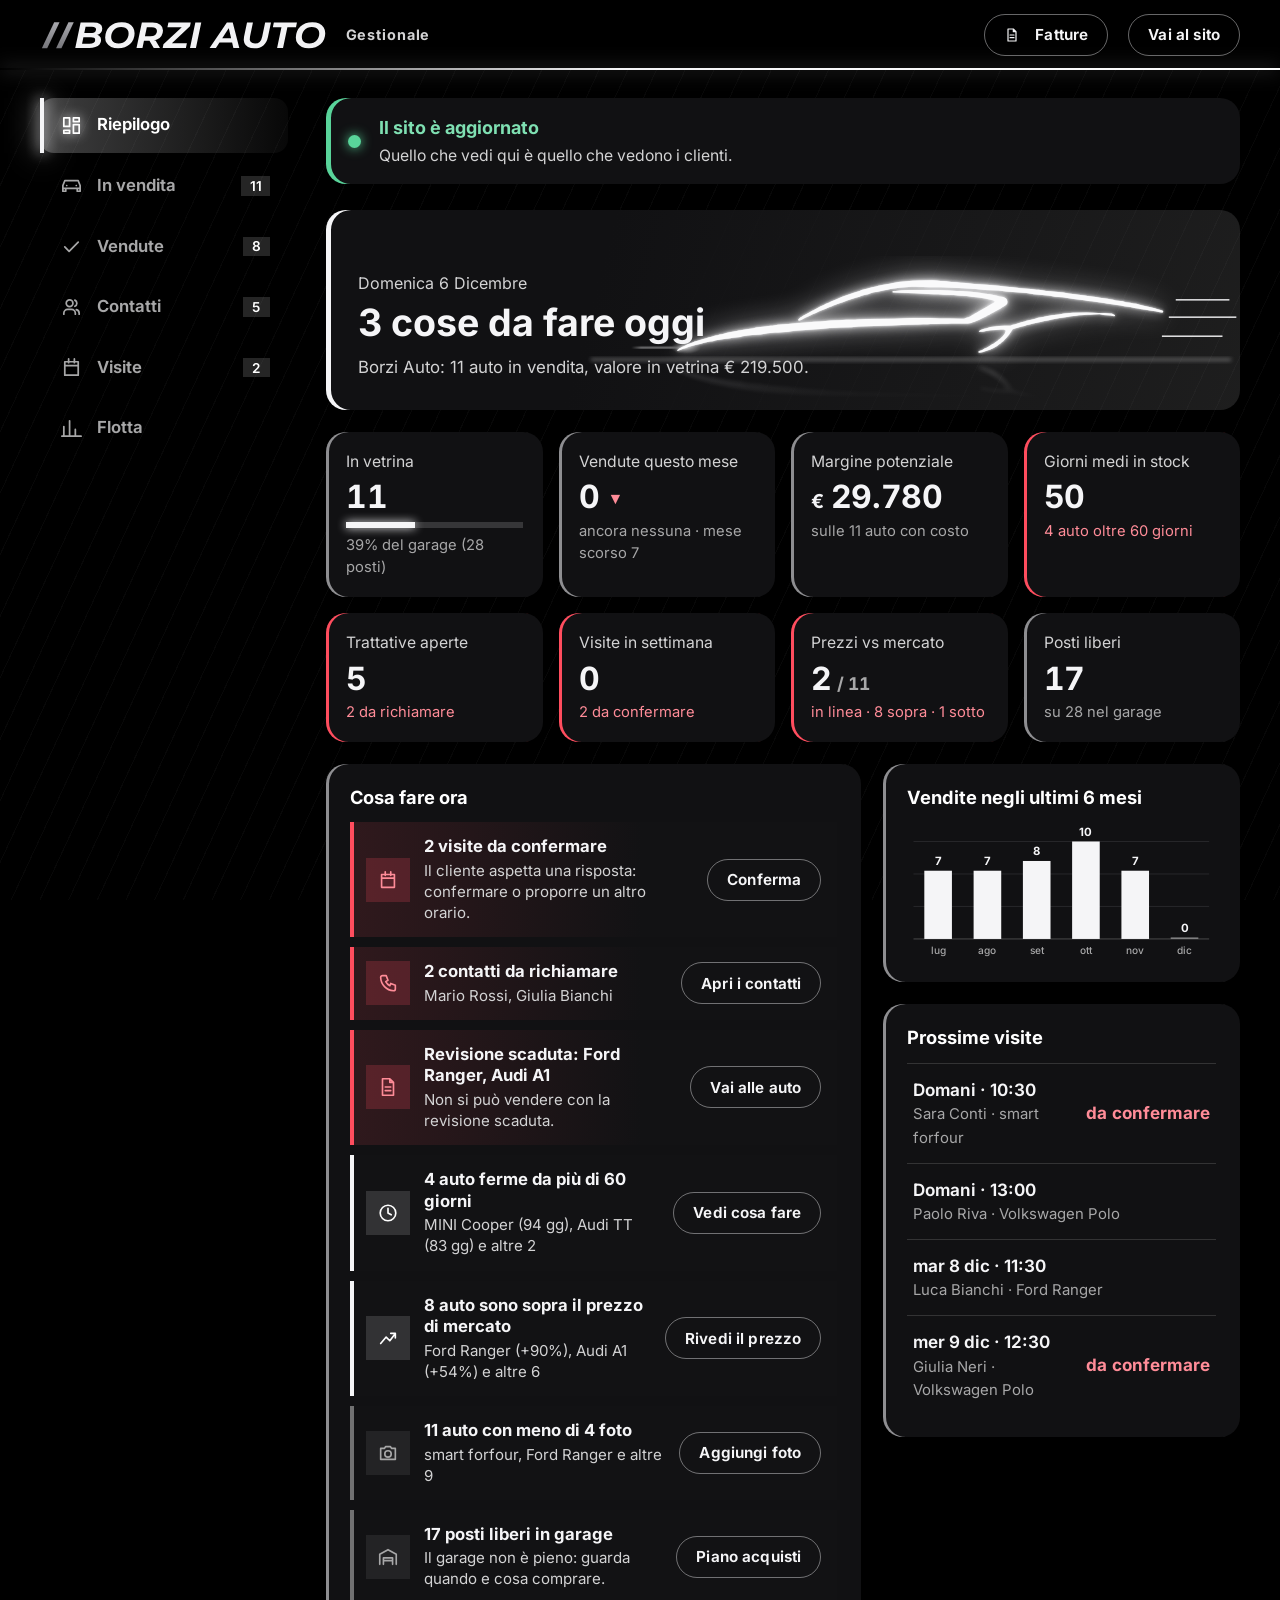
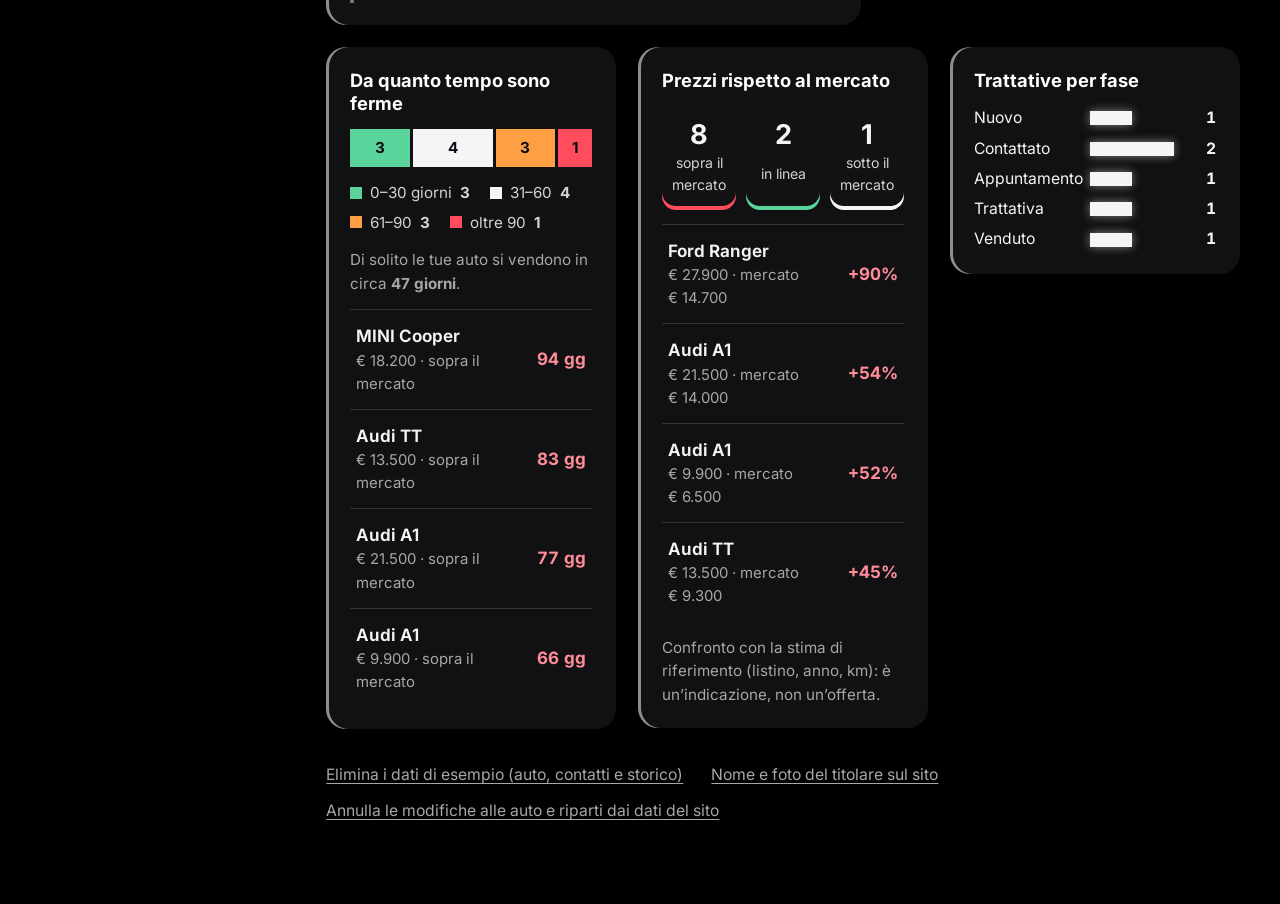
==== commit 3f0e1411: "Gestionale: link a Bluenext per le fatture e verifica dell'auto (storico, furti, documenti) - Pulsan" ====
--- a/public/gestionale/index.html
+++ b/public/gestionale/index.html
@@ -23,6 +23,7 @@
   <a class="gt-brand" href="../" aria-label="Torna al sito" data-ap="logo" data-h="24"></a>
   <h1>Gestionale</h1>
   <button type="button" class="pill" id="sync" role="status" disabled></button>
+  <a class="btn btn-line sm" href="https://servizi.bluenext.it" id="b-fatture" target="_blank" rel="noopener noreferrer"><svg class="ic" viewBox="0 0 24 24" aria-hidden="true" fill="none" stroke="currentColor" stroke-width="1.8" stroke-linecap="round" stroke-linejoin="round"><path d="M6 3h8l4 4v14H6zM14 3v4h4M9 12h6M9 16h6"/></svg>Fatture<span class="vh"> (si apre in una nuova scheda)</span></a>
   <a class="btn btn-line sm" href="../" id="b-sito">Vai al sito</a>
   <button type="button" class="btn btn-line sm" id="b-esci" hidden>Esci</button>
 </header>
@@ -52,6 +53,7 @@
     <div class="gt-actions">
       <button type="button" class="btn btn-light sm" id="b-nuova">Aggiungi auto</button>
       <button type="button" class="btn btn-line sm" id="b-pagare">Quanto vendere e pagare</button>
+      <button type="button" class="btn btn-line sm" id="b-verifica">Verifica un’auto</button>
       <button type="button" class="btn btn-line sm" id="b-importa">Importa CSV o Excel</button>
       <details class="gt-menu" id="menu-esporta">
         <summary class="btn btn-line sm">Esporta</summary>
@@ -258,6 +260,7 @@
       <details class="fa-det fa-riserv"><summary>Dati riservati: non vanno mai sul sito</summary>
         <div class="fg">
           <label>Targa<input name="targa" autocomplete="off"></label>
+          <label>Telaio (VIN)<input name="telaio" autocomplete="off" maxlength="20" placeholder="17 caratteri, voce E del libretto"></label>
           <label>Data di acquisto<input name="data_acquisto" type="date"></label>
           <label>Costo di acquisto (€)<input name="costo_acquisto" inputmode="numeric"></label>
           <label>Costi extra, ricondizionamento (€)<input name="costi_extra" inputmode="numeric"></label>
@@ -276,7 +279,8 @@
   <p class="gd-err" id="f-err" role="alert" hidden></p>
   <div class="gd-btns c-btns">
     <button type="button" class="btn btn-line sm" id="f-stima">Calcolo completo dei prezzi</button>
-    <button type="button" class="btn btn-line sm" id="f-check">Controlli prima della vendita</button><span class="grow"></span>
+    <button type="button" class="btn btn-line sm" id="f-check">Controlli prima della vendita</button>
+    <button type="button" class="btn btn-line sm" id="f-verifica">Verifica storico e documenti</button><span class="grow"></span>
     <button type="button" class="btn btn-line" data-chiudi>Annulla</button><button type="submit" class="btn btn-light">Salva l’auto</button>
   </div>
 </form></dialog>
@@ -397,6 +401,10 @@
   <div class="fg">
     <label>Data di vendita<input name="data_vendita" type="date" required></label>
     <label>Prezzo di vendita (€), riservato<input name="prezzo_vendita" inputmode="numeric"></label>
+  </div>
+  <div class="v-fatt">
+    <p class="small muted"><b>Fattura.</b> Copia i dati dell’auto e incollali nella fattura su <span data-fatt-nome>Bluenext</span>. Il tipo di IVA da applicare chiedilo al commercialista.</p>
+    <div class="v-fatt-b"><button type="button" class="btn btn-line sm" id="v-copia">Copia i dati per la fattura</button><a class="btn btn-line sm" id="v-fattura" href="https://servizi.bluenext.it" target="_blank" rel="noopener noreferrer"><span>Apri <span data-fatt-nome>Bluenext</span></span><span class="vh"> (si apre in una nuova scheda)</span></a></div>
   </div>
   <div class="gd-btns"><button type="button" class="btn btn-line" data-chiudi>Annulla</button><button type="submit" class="btn btn-light">Segna come venduta</button></div>
 </form></dialog>
@@ -447,6 +455,24 @@
   <div class="gd-btns"><button type="button" class="btn btn-line" data-chiudi>Chiudi</button></div>
 </div></dialog>
 
+<!-- verifica dell'auto: storico, documenti, furti -->
+<dialog id="d-verifica" aria-labelledby="vf-titolo"><div class="gd vf">
+  <div class="ck-head">
+    <div><h2 id="vf-titolo">Verifica l’auto</h2><p class="muted" id="vf-auto"></p></div>
+    <span class="ck-prog" id="vf-prog" role="status"></span>
+  </div>
+  <p class="small muted">Prima di comprare o mettere in vendita un’auto controlla storico, documenti e furti. Ogni voce apre il sito giusto in un’altra scheda e <b>copia la targa o il telaio</b>: incollali, guarda il risultato e segnalo qui. I siti ufficiali sono gratuiti; il report completo di carVertical è a pagamento. I risultati restano riservati e non vanno mai sul sito.</p>
+  <div class="fg vf-dati">
+    <label>Targa<input id="vf-targa" autocomplete="off" autocapitalize="characters" maxlength="12" placeholder="Es. AB123CD"></label>
+    <label>Telaio (VIN)<input id="vf-telaio" autocomplete="off" autocapitalize="characters" maxlength="20" placeholder="17 caratteri"></label>
+  </div>
+  <p class="vf-vin small" id="vf-vin" role="status"></p>
+  <ul class="vf-lista" id="vf-lista" aria-label="Controlli"></ul>
+  <p class="ck-sum" id="vf-sum"></p>
+  <p class="small muted">Hai molte auto da controllare? <a id="vf-azienda" href="https://www.carvertical.com/it/business" target="_blank" rel="noopener noreferrer"><span id="vf-azienda-n">carVertical</span> offre condizioni dedicate ai rivenditori</a>, con accesso diretto ai dati dal gestionale (a pagamento, su richiesta). Le fonti dei siti ufficiali cambiano di tanto in tanto: se un link non si apre, cerca il servizio sul sito indicato.</p>
+  <div class="gd-btns"><button type="button" class="btn btn-line" data-chiudi id="vf-chiudi">Annulla</button><button type="button" class="btn btn-light" id="vf-salva">Salva</button></div>
+</div></dialog>
+
 <!-- controlli prima della vendita -->
 <dialog id="d-check" aria-labelledby="k-titolo"><div class="gd ck">
   <div class="ck-head">
@@ -454,7 +480,7 @@
     <span class="ck-prog" id="k-prog" role="status"></span>
   </div>
   <p class="small muted">Per ogni voce scegli <b>A posto</b>, <b>Da fare</b> (con il costo del lavoro) o <b>Non c’è</b>. I costi dei lavori entrano nel calcolo del margine. Le voci «indispensabili» (documenti e sicurezza) vanno risolte prima di mettere l’auto in vendita. Resta tutto riservato: non va sul sito.</p>
-  <div class="ck-tools"><button type="button" class="btn btn-line sm" id="k-tutto">Segna tutto a posto</button></div>
+  <div class="ck-tools"><button type="button" class="btn btn-line sm" id="k-tutto">Segna tutto a posto</button><button type="button" class="btn btn-line sm" id="k-verifica">Verifica storico, furti e documenti online</button><small class="muted" id="k-ver-sum"></small></div>
   <div id="k-lista" class="ck-lista"></div>
   <div class="ck-nuova"><input id="k-nuova" placeholder="Aggiungi un’altra voce (es. Sostituire il paraurti)" autocomplete="off" aria-label="Altra voce"><button type="button" class="btn btn-line sm" id="k-add">Aggiungi</button></div>
   <p class="ck-sum" id="k-sum"></p>
@@ -585,6 +611,7 @@
 <script src="calcoli.js"></script>
 <script src="mercato.js"></script>
 <script src="checklist.js"></script>
+<script src="verifica.js"></script>
 <script src="stima.js"></script>
 <script src="aggiungi.js"></script>
 <script src="../js/neon.js"></script>
--- a/public/gestionale/gestionale.css
+++ b/public/gestionale/gestionale.css
@@ -518,3 +518,29 @@
   .vr{grid-template-columns:64px minmax(0,1fr)}.vr-th{width:64px;height:46px}.vr-a{grid-column:1/-1;justify-items:start;text-align:left;grid-auto-flow:column;gap:12px}
 }
 .ag h3 small,.ag h3 span{text-transform:none}
+
+/* ---------- verifica dell'auto + fattura ---------- */
+.vf-dati{grid-template-columns:repeat(auto-fit,minmax(200px,1fr))}
+.vf-dati input{text-transform:uppercase}
+.vf-vin{margin:0;padding:10px 14px;background:var(--campo2);border-left:3px solid var(--fog);color:var(--chrome)}
+.vf-vin.no{border-left-color:var(--tail)}
+.vf-lista{display:grid;gap:0;margin:0;padding:0;list-style:none}
+.vf-r{display:grid;gap:8px;padding:14px 0;border-bottom:1px solid rgba(var(--acc-rgb),.09)}
+.vf-r:first-child{border-top:1px solid rgba(var(--acc-rgb),.09)}
+.vf-t{display:flex;flex-wrap:wrap;align-items:baseline;gap:2px 10px}
+.vf-t b{font-weight:650}
+.vf-dove{color:var(--fog);font-size:.85rem}
+.vf-costo{margin-left:auto;font-size:.72rem;padding:0 .55em;border:1px solid rgba(127,224,178,.5);color:#7fe0b2}
+.vf-costo.pag{border-color:var(--line-d);color:var(--fog)}
+.vf-c{margin:0;color:var(--fog);font-size:.88rem;max-width:68ch}
+.vf-az{display:flex;flex-wrap:wrap;gap:10px 14px;align-items:center;justify-content:space-between}
+.vf-r.s-ok .ck-seg [data-s="ok"][aria-pressed="true"]{box-shadow:inset 0 -2px 0 #59d49a}
+.vf-r.s-att .ck-seg [data-s="att"][aria-pressed="true"]{box-shadow:inset 0 -2px 0 var(--tail)}
+.gd .vf-n{max-width:520px}
+.v-fatt{display:grid;gap:10px;padding:14px;background:var(--campo2);border-left:3px solid var(--fog)}
+.v-fatt p{margin:0}
+.v-fatt-b{display:flex;flex-wrap:wrap;gap:10px}
+.ck-tools{flex-wrap:wrap;align-items:center}
+.ck-tools small{margin-left:4px}
+#b-fatture .ic{width:16px;height:16px;margin-right:6px;vertical-align:-3px}
+@media (max-width:560px){.vf-az{align-items:stretch}.vf-az .btn{flex:1 1 100%;justify-content:center}.vf-az .ck-seg{width:100%;display:grid;grid-template-columns:repeat(2,1fr)}.vf-costo{margin-left:0}}
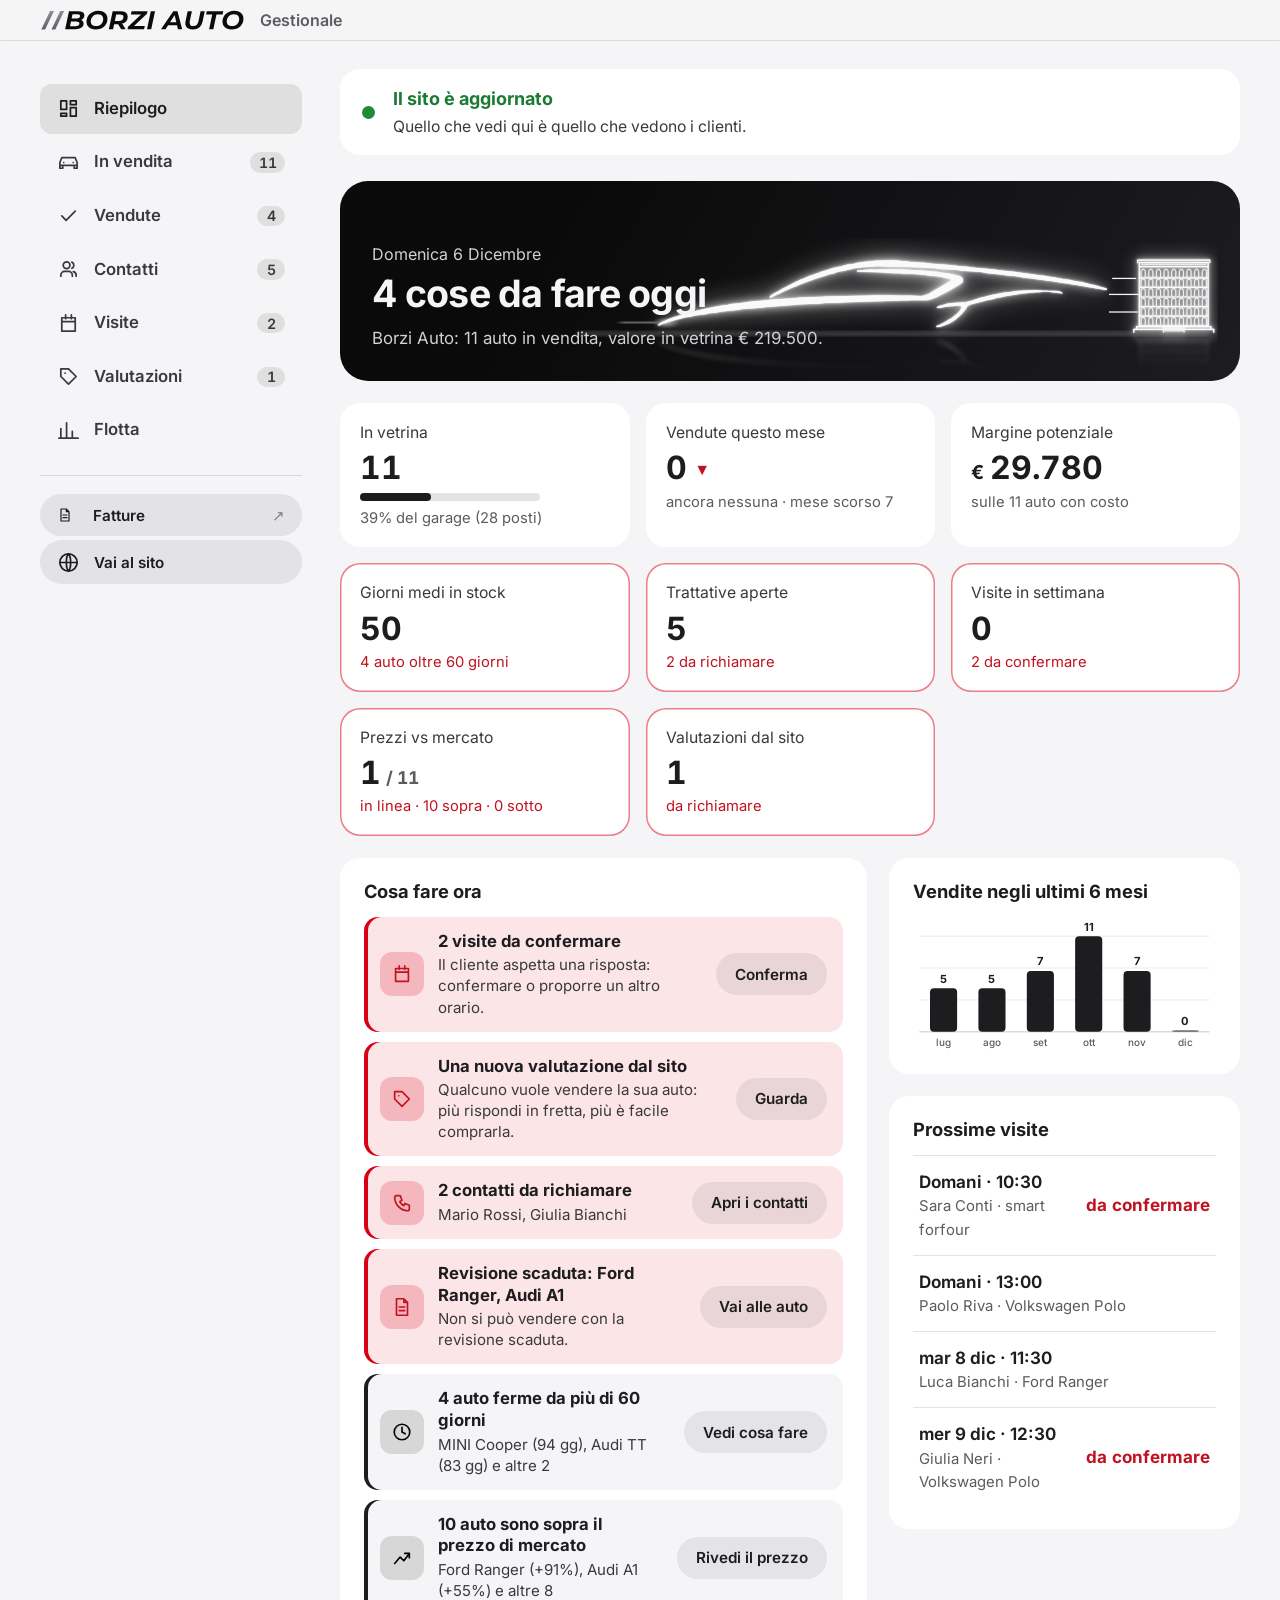
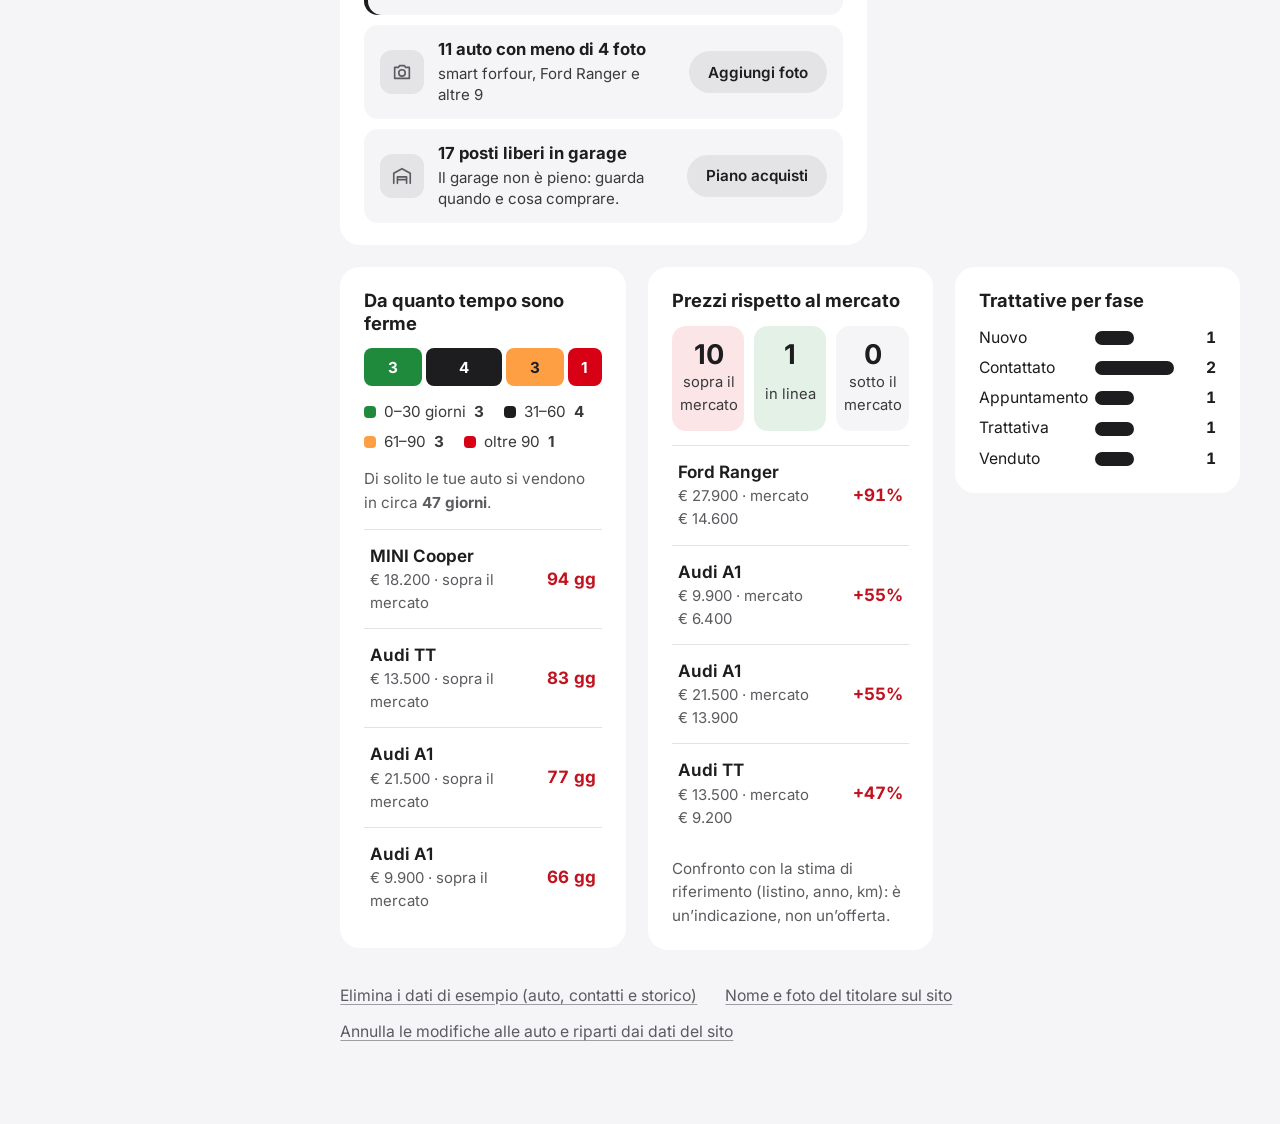
==== commit ab1ef252: "Gestionale: grafica Apple leggibile, Colosseo Quadrato, Controlli all'acquisto - Aspetto: colori chi" ====
--- a/public/gestionale/index.html
+++ b/public/gestionale/index.html
@@ -4,13 +4,15 @@
 <meta charset="utf-8">
 <meta name="viewport" content="width=device-width, initial-scale=1">
 <meta name="robots" content="noindex, nofollow">
-<meta name="theme-color" content="#000000">
+<meta name="color-scheme" content="light dark">
+<meta name="theme-color" content="#f5f5f7" media="(prefers-color-scheme: light)">
+<meta name="theme-color" content="#000000" media="(prefers-color-scheme: dark)">
 <link rel="manifest" href="manifest.webmanifest">
 <link rel="apple-touch-icon" href="../apple-touch-icon.png">
 <meta name="apple-mobile-web-app-capable" content="yes">
 <meta name="mobile-web-app-capable" content="yes">
 <meta name="apple-mobile-web-app-title" content="Borzi Auto">
-<meta name="apple-mobile-web-app-status-bar-style" content="black-translucent">
+<meta name="apple-mobile-web-app-status-bar-style" content="default">
 <title>Gestionale auto · Borzi Auto</title>
 <link rel="icon" href="../favicon.svg" type="image/svg+xml">
 <link rel="stylesheet" href="../css/base.css">
@@ -23,12 +25,15 @@
   <a class="gt-brand" href="../" aria-label="Torna al sito" data-ap="logo" data-h="24"></a>
   <h1>Gestionale</h1>
   <button type="button" class="pill" id="sync" role="status" disabled></button>
-  <a class="btn btn-line sm" href="https://servizi.bluenext.it" id="b-fatture" target="_blank" rel="noopener noreferrer"><svg class="ic" viewBox="0 0 24 24" aria-hidden="true" fill="none" stroke="currentColor" stroke-width="1.8" stroke-linecap="round" stroke-linejoin="round"><path d="M6 3h8l4 4v14H6zM14 3v4h4M9 12h6M9 16h6"/></svg>Fatture<span class="vh"> (si apre in una nuova scheda)</span></a>
-  <a class="btn btn-line sm" href="../" id="b-sito">Vai al sito</a>
+  <div class="gt-az" id="gt-az">
+    <a class="btn btn-line sm" href="https://servizi.bluenext.it" id="b-fatture" target="_blank" rel="noopener noreferrer" aria-label="Fatture (si apre in una nuova scheda)" title="Fatture"><svg class="ic" viewBox="0 0 24 24" aria-hidden="true" fill="none" stroke="currentColor" stroke-width="1.8" stroke-linecap="round" stroke-linejoin="round"><path d="M6 3h8l4 4v14H6zM14 3v4h4M9 12h6M9 16h6"/></svg><span class="lbl">Fatture</span></a>
+    <a class="btn btn-line sm" href="../" id="b-sito" aria-label="Vai al sito" title="Vai al sito"><svg class="ic" viewBox="0 0 24 24" aria-hidden="true" fill="none" stroke="currentColor" stroke-width="1.8" stroke-linecap="round" stroke-linejoin="round"><circle cx="12" cy="12" r="9"/><path d="M3 12h18M12 3c3 3 3 15 0 18M12 3c-3 3-3 15 0 18"/></svg><span class="lbl">Vai al sito</span></a>
+  </div>
   <button type="button" class="btn btn-line sm" id="b-esci" hidden>Esci</button>
 </header>
 
 <main class="gt-main">
+  <div class="gt-side">
   <nav class="tabs" role="tablist" aria-label="Sezioni del gestionale">
     <button type="button" role="tab" id="tab-home" aria-selected="true"><svg class="ic" viewBox="0 0 24 24" aria-hidden="true" fill="none" stroke="currentColor" stroke-width="1.8" stroke-linecap="round" stroke-linejoin="round"><path d="M4 13h6V4H4zM14 20h6V11h-6zM14 4h6v4h-6zM4 17h6v3H4z"/></svg><span>Riepilogo</span></button>
     <button type="button" role="tab" id="tab-disp" aria-selected="false"><svg class="ic" viewBox="0 0 24 24" aria-hidden="true" fill="none" stroke="currentColor" stroke-width="1.8" stroke-linecap="round" stroke-linejoin="round"><path d="M3 15v-3l2-5h14l2 5v3M3 15h18M3 15v3h3v-3M18 15v3h3v-3M7 12h.01M17 12h.01"/></svg><span>In vendita</span> <b id="n-disp">0</b></button>
@@ -38,6 +43,8 @@
     <button type="button" role="tab" id="tab-ric" aria-selected="false" hidden><svg class="ic" viewBox="0 0 24 24" aria-hidden="true" fill="none" stroke="currentColor" stroke-width="1.8" stroke-linecap="round" stroke-linejoin="round"><path d="M4 12V4h8l8 8-8 8zM8.5 8.5h.01"/></svg><span>Valutazioni</span> <b id="n-ric" hidden>0</b></button>
     <button type="button" role="tab" id="tab-flotta" aria-selected="false"><svg class="ic" viewBox="0 0 24 24" aria-hidden="true" fill="none" stroke="currentColor" stroke-width="1.8" stroke-linecap="round" stroke-linejoin="round"><path d="M4 20V10M10 20V4M16 20v-7M22 20H2"/></svg><span>Flotta</span></button>
   </nav>
+  <div class="gt-ext" id="gt-ext"></div>
+  </div>
 
   <div class="gt-corpo">
   <section class="pubbar" id="pubbar" aria-label="Stato del sito">
@@ -206,7 +213,7 @@
 
 <!-- aggiungi / modifica -->
 <dialog id="d-form" aria-labelledby="f-titolo"><form class="gd gd-auto" method="dialog" id="form">
-  <header class="fa-head"><div><h2 id="f-titolo">Aggiungi auto</h2><p class="fa-aiuto">Quattro passi: foto, che auto è, anno e chilometri, prezzo. Il prezzo giusto te lo suggerisco io.</p></div><button type="button" class="fa-x" data-chiudi aria-label="Chiudi">×</button></header>
+  <header class="fa-head"><div><h2 id="f-titolo">Aggiungi auto</h2><p class="fa-aiuto">Cinque passi: foto, che auto è, anno e chilometri, acquisto e controlli, prezzo. Il prezzo giusto te lo suggerisco io.</p></div><button type="button" class="fa-x" data-chiudi aria-label="Chiudi">×</button></header>
   <div class="fa-cols">
     <div class="fa-main">
       <section class="fa-sez" aria-labelledby="fa-h1">
@@ -239,7 +246,18 @@
       </section>
 
       <section class="fa-sez" aria-labelledby="fa-h4">
-        <h3 id="fa-h4"><i>4</i>Prezzo</h3>
+        <h3 id="fa-h4"><i>4</i>Acquisto e controlli</h3>
+        <p class="fa-aiuto">Quanto l’hai pagata, o quanto stai per pagarla. Poi i controlli: i lavori che servono ti dicono quanto mettere nei costi extra. Sono dati riservati: non vanno mai sul sito.</p>
+        <div class="fa-acq">
+          <label class="fa-campo">Costo di acquisto (€)<input name="costo_acquisto" inputmode="numeric" placeholder="Es. 19500" autocomplete="off"></label>
+          <label class="fa-campo">Data di acquisto<input name="data_acquisto" type="date"></label>
+        </div>
+        <div class="fa-ctl" id="fa-ctl" aria-live="polite"></div>
+        <label class="fa-campo fa-extra">Costi extra, ricondizionamento (€)<input name="costi_extra" inputmode="numeric" placeholder="Es. 850" autocomplete="off"><small class="fa-aiuto">Qui vanno i lavori dei controlli, il passaggio di proprietà, il trasporto e il lavaggio.</small></label>
+      </section>
+
+      <section class="fa-sez" aria-labelledby="fa-h5">
+        <h3 id="fa-h5"><i>5</i>Prezzo</h3>
         <label class="fa-campo fa-prezzo-in">Prezzo in vetrina (€)<input name="prezzo" inputmode="numeric" placeholder="24900" autocomplete="off"></label>
         <div id="fa-prezzo" class="fa-prezzo" aria-live="polite"></div>
       </section>
@@ -261,9 +279,6 @@
         <div class="fg">
           <label>Targa<input name="targa" autocomplete="off"></label>
           <label>Telaio (VIN)<input name="telaio" autocomplete="off" maxlength="20" placeholder="17 caratteri, voce E del libretto"></label>
-          <label>Data di acquisto<input name="data_acquisto" type="date"></label>
-          <label>Costo di acquisto (€)<input name="costo_acquisto" inputmode="numeric"></label>
-          <label>Costi extra, ricondizionamento (€)<input name="costi_extra" inputmode="numeric"></label>
           <label>Revisione entro il<input name="scad_revisione" type="date"></label>
           <label>Prezzo di vendita finale (€)<input name="prezzo_vendita" inputmode="numeric"></label>
           <label class="w2">Note interne<textarea name="note_interne" rows="2"></textarea></label>
@@ -279,7 +294,6 @@
   <p class="gd-err" id="f-err" role="alert" hidden></p>
   <div class="gd-btns c-btns">
     <button type="button" class="btn btn-line sm" id="f-stima">Calcolo completo dei prezzi</button>
-    <button type="button" class="btn btn-line sm" id="f-check">Controlli prima della vendita</button>
     <button type="button" class="btn btn-line sm" id="f-verifica">Verifica storico e documenti</button><span class="grow"></span>
     <button type="button" class="btn btn-line" data-chiudi>Annulla</button><button type="submit" class="btn btn-light">Salva l’auto</button>
   </div>
@@ -484,6 +498,7 @@
   <div id="k-lista" class="ck-lista"></div>
   <div class="ck-nuova"><input id="k-nuova" placeholder="Aggiungi un’altra voce (es. Sostituire il paraurti)" autocomplete="off" aria-label="Altra voce"><button type="button" class="btn btn-line sm" id="k-add">Aggiungi</button></div>
   <p class="ck-sum" id="k-sum"></p>
+  <label class="ck-ex-r" id="k-extra-r" hidden><input type="checkbox" id="k-extra" checked> <span><b>Aggiungi ai costi extra</b> il costo dei lavori da fare (<b id="k-ex-n">0 €</b>): lo ritrovi nel passo «Acquisto e controlli» e non viene contato due volte nel margine</span></label>
   <fieldset class="modo ck-st">
     <label><input type="radio" name="k-st" value="pronta" checked> <span><b>Pronta per la vendita</b>: compare sul sito</span></label>
     <label><input type="radio" name="k-st" value="prep"> <span><b>In preparazione</b>: resta nascosta dal sito finché i lavori non sono fatti</span></label>
@@ -505,6 +520,7 @@
         <label>Cambio<select id="s-cambio"><option value="">Non so</option><option>Manuale</option><option>Automatico</option></select></label>
         <label id="s-acq-l">Prezzo di acquisto (€)<input id="s-acq" inputmode="numeric" placeholder="Se già lo sai"></label>
         <label id="s-extra-l">Costi extra (€)<input id="s-extra" inputmode="numeric"></label>
+        <div class="st-ctl" id="s-ctl" hidden><button type="button" class="btn btn-line sm" id="s-ctl-b">Fai i controlli</button><small class="muted" id="s-ctl-t"></small></div>
       </div>
       <div class="st-fonte" id="s-fonte" role="status" aria-live="polite"></div>
       <div class="st-az"><button type="button" class="btn btn-line sm" id="s-ricarica" hidden>Aggiorna i prezzi</button></div>
@@ -619,5 +635,6 @@
 <script src="flotta.js"></script>
 <script src="server.js"></script>
 <script src="gestionale.js"></script>
+<script src="posiziona.js"></script>
 </body>
 </html>
--- a/public/css/base.css
+++ b/public/css/base.css
@@ -5,20 +5,37 @@
 @font-face{font-family:"Inter";src:url("../fonts/inter-var.woff") format("woff");font-weight:100 900;font-style:normal;font-display:swap}
 
 :root{
-  /* area di lavoro del dealer (sempre scura) */
-  --night:#000; --garage:#121214; --garage-2:#1c1c1f;
-  --chrome:#f5f5f7; --fog:#a1a1a6; --fog-d:#6e6e73;
-  --line-d:rgba(255,255,255,.14);
-  /* sfumature usate dentro il gestionale (un garage può cambiarle con tema.lavoro) */
-  --night-rgb:0,0,0; --soft:#d2d2d7; --campo:#0a0a0b; --campo2:#121214; --campo3:#18181b; --r-btn:10px; --ds:1;
-  /* colori del garage: accento e testo sull'accento */
-  --xeno:#f5f5f7; --xeno-2:#ffffff; --ink:#0a0a0b;
-  --acc-rgb:245,245,247; --acc2-rgb:255,255,255;
-  /* colori di stato: uguali per tutti */
-  --tail:#ff4d5e; --ok:#59d49a;
+  /* Area di lavoro in stile Apple: chiara di giorno, scura di notte (segue il dispositivo).
+     Chiaro: sfondo grigio perla, pannelli bianchi, testo quasi nero. Scuro: nero, pannelli grigio antracite, testo quasi bianco.
+     Tutti i testi stanno ad almeno 4,5:1 di contrasto (secondari 5:1 o più) sullo sfondo dei pannelli. */
+  color-scheme:light dark;
+  --night:#f5f5f7; --garage:#ffffff; --garage-2:#ececf0; --night-rgb:245,245,247;
+  --chrome:#1d1d1f; --soft:#3a3a3c; --fog:#5b5b60; --fog-d:#6e6e73;
+  --line-d:rgba(0,0,0,.11);
+  --campo:#f5f5f7; --campo2:#f5f5f7; --campo3:#ececf0; --r-btn:980px; --ds:1;
+  /* accento: nero in chiaro, bianco in scuro (il colore lo mettono le auto); ink = testo sopra l'accento */
+  --xeno:#1d1d1f; --xeno-2:#000000; --ink:#ffffff;
+  --acc-rgb:29,29,31; --acc2-rgb:0,0,0;
+  /* colori di stato: rosso (da fare), verde (ok), ambra (attenzione); -rgb per le tinte trasparenti, -t per i testi */
+  --tail:#d70015; --tail-rgb:215,0,21; --late:#c1121f; --late-rgb:193,18,31;
+  --ok:#1f8a3b; --ok-rgb:31,138,59; --ok-t:#1b7a34; --on-ok:#ffffff; --on-tail:#ffffff;
+  --warn:#8a5a00; --warn-rgb:176,112,0;
   --display:-apple-system,BlinkMacSystemFont,"SF Pro Display","Inter","Helvetica Neue",Arial,sans-serif;
   --text:-apple-system,BlinkMacSystemFont,"SF Pro Text","Inter","Helvetica Neue",Arial,sans-serif;
   --ease:cubic-bezier(.2,.7,.2,1);
+}
+@media (prefers-color-scheme:dark){
+  :root{
+    --night:#000000; --garage:#1c1c1e; --garage-2:#2c2c2e; --night-rgb:0,0,0;
+    --chrome:#f5f5f7; --soft:#d1d1d6; --fog:#aeaeb2; --fog-d:#8e8e93;
+    --line-d:rgba(255,255,255,.14);
+    --campo:#000000; --campo2:#2c2c2e; --campo3:#3a3a3c;
+    --xeno:#f5f5f7; --xeno-2:#ffffff; --ink:#000000;
+    --acc-rgb:245,245,247; --acc2-rgb:255,255,255;
+    --tail:#ff6961; --tail-rgb:255,105,97; --late:#ff8a80; --late-rgb:255,138,128;
+    --ok:#30d158; --ok-rgb:48,209,88; --ok-t:#6ee08a; --on-ok:#000000; --on-tail:#000000;
+    --warn:#ffd60a; --warn-rgb:255,214,10;
+  }
 }
 *,*::before,*::after{box-sizing:border-box}
 [hidden]{display:none!important}
--- a/public/gestionale/gestionale.css
+++ b/public/gestionale/gestionale.css
@@ -5,8 +5,8 @@
 .gt-brand{display:block;line-height:0}
 .gt-brand img{height:24px;width:auto}
 .gt-top h1{font:var(--dw,400) calc(.95rem*var(--ds,1))/1 var(--display);margin-right:auto;text-transform:var(--dt,none)}
-.sm{padding:.7em 1.25em;font-size:.88rem}
-.pill{display:inline-flex;align-items:center;gap:9px;padding:.42em .95em;border:1px solid var(--line-d);font-size:.85rem;color:var(--soft)}
+.sm{padding:.7em 1.25em;font-size:.92rem}
+.pill{display:inline-flex;align-items:center;gap:9px;padding:.42em .95em;border:1px solid var(--line-d);font-size:.89rem;color:var(--soft)}
 .pill::before{content:"";width:9px;height:9px;border-radius:50%;background:var(--fog)}
 .pill.ok::before{background:var(--xeno);box-shadow:0 0 10px var(--xeno-2)}
 .pill.mod::before{background:transparent;border:2px solid var(--xeno);animation:pulse 2.2s ease-in-out infinite}
@@ -17,8 +17,8 @@
 .gt-intro p{max-width:46em}
 .tabs{display:flex;gap:6px;margin-top:28px;border-bottom:1px solid var(--line-d)}
 .tabs button{background:none;border:0;padding:.85em 1.3em;cursor:pointer;font-weight:650;color:var(--fog);position:relative}
-.tabs button b{margin-left:.5em;font-weight:600;font-size:.82rem;padding:.1em .6em;background:var(--garage-2);color:var(--soft)}
-.tabs button[aria-selected="true"]{color:#fff}
+.tabs button b{margin-left:.5em;font-weight:600;font-size:.84rem;padding:.1em .6em;background:var(--garage-2);color:var(--soft)}
+.tabs button[aria-selected="true"]{color:var(--chrome)}
 .tabs button[aria-selected="true"]::after{content:"";position:absolute;left:0;right:0;bottom:-1px;height:2px;background:var(--xeno);box-shadow:0 0 12px var(--xeno-2)}
 .gt-bar{display:flex;flex-wrap:wrap;gap:14px;align-items:center;justify-content:space-between;margin:20px 0 14px}
 .gt input,.gt select,.gt textarea{background:var(--campo);border:1px solid var(--line-d);color:var(--chrome);padding:.7em .9em;font:inherit;width:100%;min-width:0}
@@ -28,7 +28,7 @@
 .gt-actions{display:flex;flex-wrap:wrap;gap:10px;align-items:center}
 .gt-menu{position:relative}
 .gt-menu summary{list-style:none}.gt-menu summary::-webkit-details-marker{display:none}
-.gt-pop{position:absolute;right:0;top:calc(100% + 8px);z-index:10;min-width:290px;background:var(--garage);border:1px solid var(--line-d);padding:8px;display:grid;box-shadow:0 24px 50px -20px #000}
+.gt-pop{position:absolute;right:0;top:calc(100% + 8px);z-index:10;min-width:290px;background:var(--garage);border:1px solid var(--line-d);padding:8px;display:grid;box-shadow:0 24px 50px -20px rgba(0,0,0,.28)}
 .gt-pop button{background:none;border:0;color:inherit;text-align:left;padding:.75em .9em;cursor:pointer}
 .gt-pop button:hover{background:var(--garage-2)}
 .gt-pop hr{border:0;border-top:1px solid var(--line-d);margin:6px 0;width:100%}
@@ -36,10 +36,10 @@
 .tbl-wrap{overflow-x:auto;border:1px solid var(--line-d);background:var(--garage)}
 table{width:100%;border-collapse:collapse;font-size:.93rem}
 th,td{padding:12px 14px;text-align:left;vertical-align:middle;white-space:nowrap}
-th{font-weight:600;color:var(--fog);font-size:.82rem;border-bottom:1px solid var(--line-d);background:var(--campo);position:sticky;top:0}
+th{font-weight:600;color:var(--fog);font-size:.84rem;border-bottom:1px solid var(--line-d);background:var(--campo);position:sticky;top:0}
 th button{background:none;border:0;color:inherit;font:inherit;cursor:pointer;padding:0}
-th button:hover{color:#fff}
-th .ar{font-size:.7rem;margin-left:4px;color:var(--xeno)}
+th button:hover{color:var(--chrome)}
+th .ar{font-size:.84rem;margin-left:4px;color:var(--xeno)}
 td{border-bottom:1px solid rgba(var(--acc-rgb),.07)}
 tr:hover td{background:rgba(var(--acc-rgb),.035)}
 td.auto b{display:block;font-weight:700}
@@ -47,10 +47,10 @@
 td.num{font-variant-numeric:tabular-nums;text-align:right}th.num{text-align:right}
 td.act{text-align:right}
 .lnk{background:none;border:0;color:var(--xeno);text-decoration:underline;text-underline-offset:3px;cursor:pointer;padding:0;font:inherit}
-.lnk:hover{color:#fff}
-.lnk.d{color:#ff9aa4}
+.lnk:hover{color:var(--chrome)}
+.lnk.d{color:var(--late)}
 td.act .lnk{margin-left:14px}
-.tag{display:inline-block;margin-left:8px;padding:.1em .55em;border:1px solid var(--line-d);font-size:.72rem;color:var(--fog);vertical-align:middle}
+.tag{display:inline-block;margin-left:8px;padding:.1em .55em;border:1px solid var(--line-d);font-size:.84rem;color:var(--fog);vertical-align:middle}
 .gt-empty{padding:34px 6px;color:var(--fog)}
 .gt-foot{margin-top:26px;display:flex;flex-wrap:wrap;gap:12px 28px;font-size:.9rem}
 
@@ -59,22 +59,22 @@
 .gd{position:relative;display:grid;gap:16px;background:var(--garage);border:1px solid var(--line-d);padding:clamp(18px,3vw,30px);max-height:90vh;overflow:auto}
 .gd::before{content:"";position:absolute;left:0;right:0;top:0;height:2px;background:linear-gradient(90deg,transparent,var(--xeno) 30%,var(--xeno) 70%,transparent);box-shadow:0 0 16px var(--xeno-2)}
 .gd h2{font-size:clamp(1.1rem,2vw,1.4rem)}
-.gd label{display:grid;gap:5px;font-size:.85rem;color:var(--fog)}
+.gd label{display:grid;gap:5px;font-size:.89rem;color:var(--fog)}
 .fg{display:grid;grid-template-columns:repeat(auto-fit,minmax(190px,1fr));gap:14px}
 .fg .w2{grid-column:span 2}
 .priv{border:1px dashed rgba(var(--acc-rgb),.3);padding:14px;margin:0;min-width:0}
-.priv legend{padding:0 8px;font-size:.85rem;color:var(--xeno)}
+.priv legend{padding:0 8px;font-size:.89rem;color:var(--xeno)}
 .gd-btns{display:flex;justify-content:flex-end;flex-wrap:wrap;gap:10px;margin-top:4px}
-.gd-err{color:#ff9aa4;font-size:.92rem}
+.gd-err{color:var(--late);font-size:.92rem}
 .drop{position:relative;display:grid;gap:8px;place-items:center;text-align:center;padding:38px 20px;border:1.5px dashed rgba(var(--acc-rgb),.4);cursor:pointer;color:var(--soft);transition:background .2s,border-color .2s}
 .drop:hover,.drop.over{background:rgba(var(--acc-rgb),.06);border-color:var(--xeno)}
 .drop input{position:absolute;inset:0;opacity:0;cursor:pointer;width:100%;height:100%}
 .drop span{font-size:.9rem;color:var(--fog);max-width:34em}
-.small{font-size:.88rem}
+.small{font-size:.92rem}
 .small-t{max-height:240px;overflow:auto}
-.small-t table{font-size:.82rem}.small-t th,.small-t td{padding:7px 10px}
-.problemi{display:grid;gap:4px;max-height:140px;overflow:auto;font-size:.86rem;color:var(--fog)}
-.problemi .e{color:#ff9aa4}
+.small-t table{font-size:.84rem}.small-t th,.small-t td{padding:7px 10px}
+.problemi{display:grid;gap:4px;max-height:140px;overflow:auto;font-size:.90rem;color:var(--fog)}
+.problemi .e{color:var(--late)}
 .modo{display:grid;gap:10px;border:0;padding:0;margin:0}
 .modo label{display:flex;gap:10px;align-items:flex-start;color:var(--chrome);font-size:.95rem}
 .modo input{width:auto;margin-top:.3em}
@@ -88,86 +88,86 @@
 /* ---------- cruscotto della flotta ---------- */
 .kpis{display:grid;grid-template-columns:repeat(auto-fit,minmax(170px,1fr));gap:1px;margin-top:20px;background:var(--line-d);border:1px solid var(--line-d)}
 .kpi{display:grid;gap:4px;align-content:start;padding:16px 18px;background:var(--garage)}
-.kpi-l{font-size:.8rem;color:var(--fog)}
+.kpi-l{font-size:.84rem;color:var(--fog)}
 .kpi-v{font:var(--dw,400) calc(1.55rem*var(--ds,1))/1.1 var(--display);letter-spacing:-.01em;font-variant-numeric:tabular-nums}
 .kpi-v .eur{font-size:.7em}
-.kpi small{font-size:.8rem;color:var(--fog)}
-.kpi.warn .kpi-v{color:#ffb1b9}.kpi.warn small{color:#ffb1b9}
+.kpi small{font-size:.84rem;color:var(--fog)}
+.kpi.warn .kpi-v{color:var(--late)}.kpi.warn small{color:var(--late)}
 
 /* ---------- tabella auto ---------- */
 .auto-in{display:flex;align-items:center;gap:12px}
 .thumb{width:56px;height:38px;object-fit:cover;flex:none;background:var(--campo);border:1px solid var(--line-d)}
 .thumb.vuota{display:block;position:relative}
 .thumb.vuota::after{content:"";position:absolute;inset:0;background:url("../img/auto-linea-bianco.svg") center/78% no-repeat;opacity:.35}
-td .tag.warn{border-color:rgba(255,177,185,.5);color:#ffb1b9}
-td.late,.late{color:#ffb1b9}
+td .tag.warn{border-color:rgba(var(--late-rgb),.5);color:var(--late)}
+td.late,.late{color:var(--late)}
 td.today,.today{color:var(--xeno)}
 .muted{color:var(--fog)}
 
 /* ---------- foto nella scheda ---------- */
 .fotobox{display:grid;gap:6px}
-.fotobox .fl{font-size:.85rem;color:var(--fog)}
+.fotobox .fl{font-size:.89rem;color:var(--fog)}
 .fotoed{border:1px dashed rgba(var(--acc-rgb),.28);padding:12px;display:grid;gap:10px;transition:background .2s,border-color .2s}
 .fotoed.over{background:rgba(var(--acc-rgb),.06);border-color:var(--xeno)}
 .fotoed.busy{opacity:.6;pointer-events:none}
 .fe-grid{display:grid;grid-template-columns:repeat(auto-fill,minmax(112px,1fr));gap:10px}
 .fe-t{position:relative;margin:0;aspect-ratio:4/3;background:var(--campo);border:1px solid var(--line-d);overflow:hidden}
 .fe-t img{width:100%;height:100%;object-fit:cover;display:block}
-.fe-cop{position:absolute;left:0;top:0;background:var(--xeno);color:var(--ink);font-size:.7rem;font-weight:700;padding:.2em .6em}
+.fe-cop{position:absolute;left:0;top:0;background:var(--xeno);color:var(--ink);font-size:.84rem;font-weight:700;padding:.2em .6em}
 .fe-t figcaption{position:absolute;inset:auto 0 0 0;display:flex;gap:2px;justify-content:flex-end;padding:4px;background:linear-gradient(to top,rgba(var(--night-rgb),.85),transparent);opacity:0;transition:opacity .2s}
 .fe-t:hover figcaption,.fe-t:focus-within figcaption{opacity:1}
 @media (hover:none){.fe-t figcaption{opacity:1}}
-.fe-t button{background:rgba(var(--night-rgb),.8);border:1px solid var(--line-d);color:var(--chrome);width:28px;height:26px;cursor:pointer;font-size:.72rem;padding:0}
+.fe-t button{background:rgba(var(--night-rgb),.8);border:1px solid var(--line-d);color:var(--chrome);width:28px;height:26px;cursor:pointer;font-size:.84rem;padding:0}
 .fe-t button:hover{background:var(--garage-2)}
-.fe-x{color:#ff9aa4!important}
+.fe-x{color:var(--late)!important}
 .fe-add{position:relative;display:grid;place-items:center;text-align:center;aspect-ratio:4/3;border:1.5px dashed rgba(var(--acc-rgb),.4);cursor:pointer;color:var(--soft);padding:8px}
 .fe-add:hover,.fe-add:focus-visible{background:rgba(var(--acc-rgb),.06);border-color:var(--xeno)}
 .fe-add input{position:absolute;inset:0;opacity:0;cursor:pointer;width:100%;height:100%;padding:0}
-.fe-add span{display:grid;gap:2px}.fe-add small{color:var(--fog);font-size:.74rem}
+.fe-add span{display:grid;gap:2px}.fe-add small{color:var(--fog);font-size:.84rem}
 .fe-link{display:flex;gap:8px}
 .fe-link input{flex:1}
-.fe-nota{margin:0;font-size:.8rem;color:var(--fog)}
+.fe-nota{margin:0;font-size:.84rem;color:var(--fog)}
 
 /* ---------- CRM ---------- */
 .crm-bar{display:flex;flex-wrap:wrap;gap:12px 20px;align-items:center;margin:18px 0 14px}
 .seg{display:inline-flex;border:1px solid var(--line-d)}
 .seg button{background:none;border:0;padding:.6em 1.2em;cursor:pointer;font-weight:650;color:var(--fog)}
-.seg button[aria-pressed="true"]{background:var(--garage-2);color:#fff;box-shadow:inset 0 -2px 0 var(--xeno)}
-.inl{display:flex;align-items:center;gap:10px;font-size:.88rem;color:var(--fog)}
+.seg button[aria-pressed="true"]{background:var(--garage-2);color:var(--chrome);box-shadow:inset 0 -2px 0 var(--xeno)}
+.inl{display:flex;align-items:center;gap:10px;font-size:.92rem;color:var(--fog)}
 .inl select{width:auto;min-width:200px;max-width:360px}
 .inl.chk{gap:8px}.inl.chk input{width:auto}
 .board{display:grid;grid-template-columns:repeat(6,minmax(176px,1fr));gap:12px;overflow-x:auto;padding-bottom:10px;scroll-snap-type:x proximity}
 .kcol{scroll-snap-align:start;background:var(--garage);border:1px solid var(--line-d);border-top:2px solid var(--fog-d);min-height:200px;display:flex;flex-direction:column;transition:background .2s,border-color .2s}
 .kcol.over{background:var(--campo2);border-color:var(--xeno)}
 .kcol h3{display:flex;justify-content:space-between;align-items:center;font:650 .92rem/1 var(--text);padding:14px 14px 4px}
-.kcol h3 span{font-size:.78rem;padding:.15em .6em;background:var(--garage-2);color:var(--soft)}
-.kcol-t{padding:0 14px;color:var(--fog);font-size:.78rem}
+.kcol h3 span{font-size:.84rem;padding:.15em .6em;background:var(--garage-2);color:var(--soft)}
+.kcol-t{padding:0 14px;color:var(--fog);font-size:.84rem}
 .kcol-b{display:grid;gap:8px;padding:10px;align-content:start;flex:1}
 .kcol-v{color:var(--fog-d);text-align:center;padding:14px 0}
-.s-nuovo{border-top-color:var(--fog)}.s-contattato{border-top-color:var(--xeno-2)}.s-appuntamento{border-top-color:var(--xeno)}.s-trattativa{border-top-color:#fff;box-shadow:inset 0 2px 14px -8px var(--xeno-2)}.s-venduto{border-top-color:#59d49a}.s-perso{border-top-color:#ff3347}
+.s-nuovo{border-top-color:var(--fog)}.s-contattato{border-top-color:var(--xeno-2)}.s-appuntamento{border-top-color:var(--xeno)}.s-trattativa{border-top-color:var(--chrome);box-shadow:inset 0 2px 14px -8px var(--xeno-2)}.s-venduto{border-top-color:var(--ok)}.s-perso{border-top-color:var(--tail)}
 .kc{position:relative;display:grid;gap:5px;background:var(--campo2);border:1px solid var(--line-d);padding:11px 12px;cursor:grab;transition:border-color .2s,transform .2s,box-shadow .2s}
-.kc:hover,.kc:focus-visible{border-color:rgba(var(--acc-rgb),.45);transform:translateY(-1px);box-shadow:0 12px 24px -16px #000}
+.kc:hover,.kc:focus-visible{border-color:rgba(var(--acc-rgb),.45);transform:translateY(-1px);box-shadow:0 12px 24px -16px rgba(0,0,0,.28)}
 .kc.drag{opacity:.4}
 .kc b{font-weight:700;font-size:.93rem}
-.kc-a{color:var(--soft);font-size:.82rem;line-height:1.35}
-.kc-m{display:flex;flex-wrap:wrap;align-items:center;gap:6px;font-size:.78rem}
+.kc-a{color:var(--soft);font-size:.84rem;line-height:1.35}
+.kc-m{display:flex;flex-wrap:wrap;align-items:center;gap:6px;font-size:.84rem}
 .kc-m .tag{margin:0;padding:.05em .5em}
 .kc-b{margin-left:auto;color:var(--soft);font-variant-numeric:tabular-nums}
 .fu{padding:.05em .55em;background:var(--garage-2);color:var(--soft);font-weight:600}
-.fu.late{background:rgba(255,51,71,.16);color:#ffb1b9}.fu.today{background:rgba(var(--acc-rgb),.16);color:var(--xeno)}
-.kc-next{justify-self:start;margin-top:2px;background:none;border:1px solid var(--line-d);color:var(--xeno);font-size:.76rem;padding:.25em .7em;cursor:pointer}
+.fu.late{background:rgba(var(--tail-rgb),.16);color:var(--late)}.fu.today{background:rgba(var(--acc-rgb),.16);color:var(--xeno)}
+.kc-next{justify-self:start;margin-top:2px;background:none;border:1px solid var(--line-d);color:var(--xeno);font-size:.84rem;padding:.25em .7em;cursor:pointer}
 .kc-next:hover{background:rgba(var(--acc-rgb),.08);border-color:var(--xeno)}
-.st{display:inline-block;padding:.12em .7em;font-size:.8rem;font-weight:600;background:var(--garage-2);border:0;border-left:3px solid var(--fog-d);box-shadow:none}
-.st.s-contattato{border-left-color:var(--xeno-2)}.st.s-appuntamento{border-left-color:var(--xeno)}.st.s-trattativa{border-left-color:#fff}.st.s-venduto{border-left-color:#59d49a}.st.s-perso{border-left-color:#ff3347}
+.st{display:inline-block;padding:.12em .7em;font-size:.84rem;font-weight:600;background:var(--garage-2);border:0;border-left:3px solid var(--fog-d);box-shadow:none}
+.st.s-contattato{border-left-color:var(--xeno-2)}.st.s-appuntamento{border-left-color:var(--xeno)}.st.s-trattativa{border-left-color:var(--chrome)}.st.s-venduto{border-left-color:var(--ok)}.st.s-perso{border-left-color:var(--tail)}
 #crm-tab tr[data-id]{cursor:pointer}
 
 /* ---------- finestra del contatto ---------- */
 #d-contatto{width:min(780px,94vw)}
-.fu-q{grid-column:span 2;display:flex;flex-wrap:wrap;gap:6px 16px;align-items:flex-end;font-size:.85rem;padding-bottom:10px}
+.fu-q{grid-column:span 2;display:flex;flex-wrap:wrap;gap:6px 16px;align-items:flex-end;font-size:.89rem;padding-bottom:10px}
 .att{display:grid;gap:10px}
 .att-add{display:flex;gap:8px}
 .att-add select{width:auto;flex:none}.att-add input{flex:1}
-#c-att{display:grid;gap:0;max-height:200px;overflow:auto;font-size:.88rem}
+#c-att{display:grid;gap:0;max-height:200px;overflow:auto;font-size:.92rem}
 #c-att li{display:grid;grid-template-columns:78px 112px 1fr;gap:10px;padding:8px 0;border-top:1px solid rgba(var(--acc-rgb),.08)}
 .att-d{color:var(--fog);font-variant-numeric:tabular-nums}.att-t{color:var(--xeno);font-weight:600}
 .att-vuoto{color:var(--fog);display:block!important}
@@ -189,23 +189,23 @@
 /* ---------- controlli prima della vendita ---------- */
 #d-check,#d-storico{width:min(780px,94vw)}
 .ck-head{display:flex;justify-content:space-between;gap:12px;align-items:flex-start;flex-wrap:wrap}
-.ck-prog{font-size:.85rem;padding:.3em .85em;background:var(--garage-2);color:var(--soft)}
+.ck-prog{font-size:.89rem;padding:.3em .85em;background:var(--garage-2);color:var(--soft)}
 .ck-tools{display:flex;gap:10px}
 .ck-lista{display:grid;gap:20px}
 .ck-g h3{display:flex;justify-content:space-between;align-items:baseline;font:650 .95rem/1 var(--text);padding-bottom:9px;border-bottom:1px solid var(--line-d)}
-.ck-g h3 span{color:var(--fog);font-weight:500;font-size:.82rem;font-variant-numeric:tabular-nums}
+.ck-g h3 span{color:var(--fog);font-weight:500;font-size:.84rem;font-variant-numeric:tabular-nums}
 .ck-g ul{display:grid}
 .ck-r{display:grid;grid-template-columns:minmax(0,1fr) auto;gap:8px 14px;align-items:center;padding:10px 0;border-bottom:1px solid rgba(var(--acc-rgb),.07)}
 .ck-t{display:flex;flex-wrap:wrap;gap:3px 10px;align-items:baseline}
-.ck-b{font-size:.72rem;color:#ffb1b9;border:1px solid rgba(255,177,185,.4);padding:0 .5em}
+.ck-b{font-size:.84rem;color:var(--late);border:1px solid rgba(var(--late-rgb),.4);padding:0 .5em}
 .ck-seg{display:inline-flex;border:1px solid var(--line-d)}
-.ck-seg button{background:none;border:0;padding:.5em .95em;min-height:40px;cursor:pointer;color:var(--fog);font-size:.88rem;white-space:nowrap}
+.ck-seg button{background:none;border:0;padding:.5em .95em;min-height:40px;cursor:pointer;color:var(--fog);font-size:.92rem;white-space:nowrap}
 .ck-seg button+button{border-left:1px solid var(--line-d)}
-.ck-seg button:hover{color:#fff}
-.ck-seg button[aria-pressed="true"]{background:var(--garage-2);color:#fff;box-shadow:inset 0 -2px 0 var(--fog)}
-.ck-r.s-ok [data-s="ok"][aria-pressed="true"]{box-shadow:inset 0 -2px 0 #59d49a}
+.ck-seg button:hover{color:var(--chrome)}
+.ck-seg button[aria-pressed="true"]{background:var(--garage-2);color:var(--chrome);box-shadow:inset 0 -2px 0 var(--fog)}
+.ck-r.s-ok [data-s="ok"][aria-pressed="true"]{box-shadow:inset 0 -2px 0 var(--ok)}
 .ck-r.s-da_fare [data-s="da_fare"][aria-pressed="true"],.ck-r.s-fatto [data-s="da_fare"][aria-pressed="true"]{box-shadow:inset 0 -2px 0 var(--tail)}
-.ck-r.s-fatto [data-s="da_fare"][aria-pressed="true"]{box-shadow:inset 0 -2px 0 #59d49a}
+.ck-r.s-fatto [data-s="da_fare"][aria-pressed="true"]{box-shadow:inset 0 -2px 0 var(--ok)}
 .ck-d{grid-column:1/-1;display:grid;grid-template-columns:120px minmax(0,1fr) auto;gap:10px;align-items:end}
 .gd .ck-fatto{display:flex;align-items:center;gap:8px;color:var(--chrome);padding-bottom:.75em;white-space:nowrap}
 .ck-fatto input{width:auto}
@@ -227,7 +227,7 @@
 .st-passi li{display:grid;gap:8px;padding-left:4px}
 .st-passi li>.btn{justify-self:start}
 .st-az{display:flex;flex-wrap:wrap;gap:10px}
-.st-file{position:relative;overflow:hidden;cursor:pointer;color:var(--chrome)!important;font-size:.88rem!important}
+.st-file{position:relative;overflow:hidden;cursor:pointer;color:var(--chrome)!important;font-size:.92rem!important}
 .st-file input{position:absolute;inset:0;opacity:0;cursor:pointer;width:100%;height:100%;padding:0}
 #s-det summary{cursor:pointer;color:var(--xeno)}
 #s-det .small-t{margin:10px 0}
@@ -237,12 +237,12 @@
 .st-card{display:grid;gap:5px;align-content:start;text-align:left;padding:14px;background:var(--campo2);border:1px solid var(--line-d);cursor:pointer;color:inherit;min-width:0;transition:border-color .2s,background .2s}
 .st-card:hover{border-color:rgba(var(--acc-rgb),.45)}
 .st-card.on{border-color:var(--xeno-2);background:var(--campo3);box-shadow:inset 0 2px 0 var(--xeno-2)}
-.st-n{font-size:.84rem;color:var(--fog)}
+.st-n{font-size:.88rem;color:var(--fog)}
 .st-p{font:var(--dw,400) calc(1.2rem*var(--ds,1))/1.15 var(--display);font-variant-numeric:tabular-nums}
-.st-m{font-size:.8rem;color:var(--soft)}
-.st-g{font-size:.82rem;color:#7fe0b2}.st-g.late{color:#ffb1b9}
-.st-best{justify-self:start;font-size:.7rem;font-weight:700;color:var(--ink);background:var(--xeno);padding:.12em .55em;margin-top:2px}
-.st-slider{display:grid;grid-template-columns:auto minmax(0,1fr) auto;align-items:center;gap:12px;font-size:.8rem;color:var(--fog)}
+.st-m{font-size:.84rem;color:var(--soft)}
+.st-g{font-size:.84rem;color:var(--ok-t)}.st-g.late{color:var(--late)}
+.st-best{justify-self:start;font-size:.84rem;font-weight:700;color:var(--ink);background:var(--xeno);padding:.12em .55em;margin-top:2px}
+.st-slider{display:grid;grid-template-columns:auto minmax(0,1fr) auto;align-items:center;gap:12px;font-size:.84rem;color:var(--fog)}
 .gt .st-slider input{background:none;border:0;padding:0;height:34px;accent-color:var(--xeno-2)}
 .st-graf{min-height:90px;overflow:hidden}
 .st-graf svg{display:block;max-width:100%;height:auto}
@@ -252,7 +252,7 @@
 .st-r dt{color:var(--soft)}.st-r dd{margin:0;text-align:right;font-variant-numeric:tabular-nums}
 .st-r.tot{border-top:1px solid var(--line-d);font-weight:650}
 .st-r.gain{font-size:1.1rem;font-weight:700;border-bottom:0}.st-r.gain small{font-weight:400;color:var(--fog)}
-.ok{color:#7fe0b2}
+.ok{color:var(--ok-t)}
 .st-vuoto{display:grid;gap:10px;padding:18px;border:1px dashed rgba(var(--acc-rgb),.3)}
 .st-vuoto h3{font:650 1rem/1.2 var(--text)}.st-vuoto ol{display:grid;gap:6px;padding-left:20px;margin:0}
 .st-miei{padding:12px 14px;background:var(--campo2);border-left:3px solid var(--fog-d)}
@@ -279,11 +279,11 @@
 .g-cross{stroke:rgba(var(--acc-rgb),.4);stroke-width:1}
 .g-bar{fill:var(--xeno-2);cursor:default}.g-bar.parz{fill:rgba(var(--acc2-rgb),.45)}
 .g-bar:hover,.g-bar:focus{fill:var(--xeno);outline:none}
-.tt{position:absolute;z-index:3;pointer-events:none;min-width:170px;background:var(--campo);border:1px solid var(--line-d);padding:9px 12px;font-size:.82rem;box-shadow:0 14px 30px -14px #000;display:grid;gap:4px}
-.tt-t{font-weight:650;color:#fff}
+.tt{position:absolute;z-index:3;pointer-events:none;min-width:170px;background:var(--campo);border:1px solid var(--line-d);padding:9px 12px;font-size:.84rem;box-shadow:0 14px 30px -14px rgba(0,0,0,.28);display:grid;gap:4px}
+.tt-t{font-weight:650;color:var(--chrome)}
 .tt .k0,.tt .k1{display:flex;gap:9px;align-items:baseline;color:var(--soft)}
 .tt b{min-width:2.4em;text-align:right;font-variant-numeric:tabular-nums;color:var(--chrome)}.tt .k1 b{color:var(--xeno-2)}
-.lg{display:flex;flex-wrap:wrap;gap:6px 22px;font-size:.84rem;color:var(--soft)}
+.lg{display:flex;flex-wrap:wrap;gap:6px 22px;font-size:.88rem;color:var(--soft)}
 .lg li{display:flex;align-items:center;gap:8px}
 .lg i{display:inline-block;width:24px;height:0;border-top:2.5px solid}
 .lg-l1{border-color:var(--xeno-2)}.lg-l2{border-color:var(--fog);border-top-style:dashed}.lg .lg-cap{border-color:rgba(var(--acc-rgb),.6);border-top-width:2px;border-top-style:dotted}
@@ -294,27 +294,27 @@
 .fl-imp,.fl-box{background:var(--garage);border:1px solid var(--line-d);padding:18px 20px;display:grid;gap:12px;align-content:start;min-width:0}
 .fl-imp h2,.fl-box h2{font:650 1.05rem/1.2 var(--text)}
 .fl-campi{display:grid;grid-template-columns:repeat(auto-fit,minmax(170px,1fr));gap:12px}
-.fl-campi label{display:grid;gap:5px;font-size:.82rem;color:var(--fog)}
+.fl-campi label{display:grid;gap:5px;font-size:.84rem;color:var(--fog)}
 .fl-2{display:grid;grid-template-columns:repeat(2,minmax(0,1fr));gap:22px}
 .fl-h{display:flex;flex-wrap:wrap;justify-content:space-between;align-items:center;gap:10px}
 .fl-sub{color:var(--soft);max-width:64em}
-.fl-sub .late,.late{color:#ffb1b9}
+.fl-sub .late,.late{color:var(--late)}
 .fl-chart{position:relative;min-width:0}
 .fl-chart svg{display:block;max-width:100%;height:auto;overflow:visible;touch-action:pan-y}
 .fl-chart>div:first-child{outline-offset:4px}
 .meter{display:block;height:4px;background:var(--garage-2);margin:3px 0 2px}.meter i{display:block;height:100%;background:var(--xeno-2)}
-tr.urg td{background:rgba(255,51,71,.07)}
-.tag.ok{border-color:rgba(127,224,178,.5);color:#7fe0b2}
+tr.urg td{background:rgba(var(--tail-rgb),.07)}
+.tag.ok{border-color:rgba(var(--ok-rgb),.5);color:var(--ok-t)}
 .fl-spingi{display:grid}
 .fl-spingi>li{display:flex;justify-content:space-between;gap:14px;align-items:flex-start;padding:12px 0;border-top:1px solid rgba(var(--acc-rgb),.08)}
 .fl-spingi>li>div:first-child{display:grid;gap:3px;min-width:0}
-.fl-spingi small{color:var(--fog);font-size:.82rem}
+.fl-spingi small{color:var(--fog);font-size:.84rem}
 .fl-az{display:flex;gap:12px;align-items:center;flex:none;flex-wrap:wrap;justify-content:flex-end}
 .fl-azioni{display:flex;flex-wrap:wrap;gap:12px 16px;align-items:center}
 @media (max-width:900px){.fl-2{grid-template-columns:minmax(0,1fr)}}
 @media (max-width:560px){.fl-imp,.fl-box{padding:16px}.fl-spingi>li{flex-direction:column}.fl-az{justify-content:flex-start}}
-.fl-rib{display:flex;flex-wrap:wrap;gap:4px 14px;margin-top:2px;font-size:.82rem;color:var(--soft)}
-.fl-rib li{white-space:nowrap}.fl-rib b{color:var(--chrome);font-weight:650}.fl-rib span{color:var(--fog)}.fl-rib span.late{color:#ffb1b9}
+.fl-rib{display:flex;flex-wrap:wrap;gap:4px 14px;margin-top:2px;font-size:.84rem;color:var(--soft)}
+.fl-rib li{white-space:nowrap}.fl-rib b{color:var(--chrome);font-weight:650}.fl-rib span{color:var(--fog)}.fl-rib span.late{color:var(--late)}
 .kpi-v .eur,.st-p .eur{font-size:.62em;margin-right:.3em}
 #flotta{grid-template-columns:minmax(0,1fr)}
 @media (max-width:560px){
@@ -330,9 +330,9 @@
 .vh{position:absolute;width:1px;height:1px;margin:-1px;padding:0;overflow:hidden;clip:rect(0 0 0 0);white-space:nowrap;border:0}
 button.pill{background:none;font-family:inherit;cursor:pointer;text-align:left}
 button.pill:disabled{cursor:default}
-button.pill:not(:disabled):hover{border-color:var(--xeno);color:#fff}
-.pill.err::before{background:var(--tail);box-shadow:0 0 10px rgba(255,51,71,.6)}
-.pill.err{border-color:rgba(255,51,71,.5);color:#ffb1b9}
+button.pill:not(:disabled):hover{border-color:var(--xeno);color:var(--chrome)}
+.pill.err::before{background:var(--tail);box-shadow:0 0 10px rgba(var(--tail-rgb),.6)}
+.pill.err{border-color:rgba(var(--tail-rgb),.5);color:var(--late)}
 body.bloccato .gt-main{visibility:hidden}
 #d-accesso{width:min(440px,94vw)}
 #d-titolare{width:min(560px,94vw)}
@@ -349,13 +349,13 @@
 .ca-t b{font-weight:700;overflow-wrap:anywhere}
 .ca-t small{color:var(--fog);overflow-wrap:anywhere}
 .ca-d{color:var(--soft);font-size:.9rem;font-variant-numeric:tabular-nums}
-.ca-e{font-size:.85rem;color:var(--fog);font-variant-numeric:tabular-nums}
+.ca-e{font-size:.89rem;color:var(--fog);font-variant-numeric:tabular-nums}
 .ca-tag{display:flex;flex-wrap:wrap;gap:6px}
 .ca-tag .tag{margin-left:0}
-.ca-tag .tag.warn{border-color:rgba(255,177,185,.5);color:#ffb1b9}
+.ca-tag .tag.warn{border-color:rgba(var(--late-rgb),.5);color:var(--late)}
 .ca-az{display:flex;flex-wrap:wrap;gap:6px 18px;padding:10px 12px;border-top:1px solid rgba(var(--acc-rgb),.07)}
 .ca-az .lnk{padding:6px 0;min-height:32px}
-.fab{position:fixed;right:16px;bottom:calc(18px + env(safe-area-inset-bottom,0px));z-index:30;display:none;background:var(--xeno);color:var(--ink);border:0;font:700 1rem/1 var(--text);padding:1.05em 1.5em;box-shadow:0 14px 34px -10px #000,0 0 0 1px rgba(255,255,255,.08);clip-path:polygon(12px 0,100% 0,calc(100% - 12px) 100%,0 100%);cursor:pointer}
+.fab{position:fixed;right:16px;bottom:calc(18px + env(safe-area-inset-bottom,0px));z-index:30;display:none;background:var(--xeno);color:var(--ink);border:0;font:700 1rem/1 var(--text);padding:1.05em 1.5em;box-shadow:0 14px 34px -10px rgba(0,0,0,.35),0 0 0 1px rgba(var(--acc-rgb),.12);clip-path:polygon(12px 0,100% 0,calc(100% - 12px) 100%,0 100%);cursor:pointer}
 .fab:active{transform:translateY(1px)}
 
 @media (max-width:760px){
@@ -372,11 +372,11 @@
   .gd-btns .btn{flex:1;justify-content:center}
   .gt input,.gt select,.gt textarea,.gd input,.gd select,.gd textarea{font-size:16px}
   .gt-top{gap:10px 12px}
-  .gt-top h1{font-size:.8rem}
+  .gt-top h1{font-size:.84rem}
 }
 @media (max-width:760px){
   .gd-btns.c-btns{flex-wrap:wrap;row-gap:8px}
-  .c-btns .sm{flex:1 1 calc(50% - 6px);font-size:.82rem;padding:.7em .5em;line-height:1.2}
+  .c-btns .sm{flex:1 1 calc(50% - 6px);font-size:.84rem;padding:.7em .5em;line-height:1.2}
   .c-btns .grow{flex:0 0 100%;height:0;order:0}
   .c-btns .btn:not(.sm){order:1}
 }
@@ -386,9 +386,9 @@
 .st-fonte{display:grid;gap:6px;padding:12px 14px;background:var(--night);border-left:3px solid var(--fog-d);font-size:.9rem;min-height:48px;align-content:center}
 .st-fonte .chip{justify-self:start}
 .fonte-c{color:var(--chrome)}.fonte-c.muted{color:var(--fog)}
-.fonte-n{color:var(--fog);font-size:.8rem;line-height:1.4}
-.chip{display:inline-block;padding:.18em .7em;font-size:.76rem;font-weight:700;border:1px solid var(--line-d);color:var(--chrome)}
-.chip.ok{border-color:rgba(89,212,154,.6);color:#7fe0b2}
+.fonte-n{color:var(--fog);font-size:.84rem;line-height:1.4}
+.chip{display:inline-block;padding:.18em .7em;font-size:.84rem;font-weight:700;border:1px solid var(--line-d);color:var(--chrome)}
+.chip.ok{border-color:rgba(var(--ok-rgb),.6);color:var(--ok-t)}
 .chip.ex{border-color:var(--xeno);color:var(--xeno);background:rgba(var(--acc-rgb),.08)}
 .st-man{border:1px solid var(--line-d);padding:0}
 .st-man>summary{cursor:pointer;padding:.75em 1em;font-weight:600;font-size:.9rem;color:var(--chrome)}
@@ -398,10 +398,10 @@
 #d-stima[data-modo="compra"] #s-qtxt{display:none}
 .pg-liv{display:grid;grid-template-columns:repeat(3,minmax(0,1fr));gap:10px}
 .pg-l{display:grid;gap:4px;padding:14px;background:var(--night);border:1px solid var(--line-d);min-width:0}
-.pg-l span{font-size:.82rem;color:var(--fog)}
+.pg-l span{font-size:.84rem;color:var(--fog)}
 .pg-l b{font:var(--dw,400) calc(1.45rem*var(--ds,1))/1.1 var(--display);font-variant-numeric:tabular-nums}
 .pg-l b .eur{font-size:.62em;margin-right:.3em}
-.pg-l small{font-size:.78rem;color:var(--fog)}
+.pg-l small{font-size:.84rem;color:var(--fog)}
 .pg-l.mx{border-color:var(--xeno);box-shadow:inset 0 2px 0 var(--xeno)}
 .pg-v{padding:12px 14px;border-left:3px solid var(--fog-d);background:var(--night);font-size:.93rem;line-height:1.5}
 .pg-v.ottimo{border-color:var(--ok)}.pg-v.trattabile{border-color:var(--xeno)}.pg-v.caro{border-color:var(--tail)}
@@ -416,24 +416,24 @@
 .ag h3{display:flex;align-items:baseline;gap:10px;text-transform:var(--dt,none);font:var(--dw,400) calc(1.2rem*var(--ds,1))/1.2 var(--display);letter-spacing:.01em;margin-bottom:8px}
 .ag h3 small{font:400 .86rem/1 var(--text);color:var(--fog)}
 .ag h3 span{margin-left:auto;font:600 .8rem/1 var(--text);color:var(--fog);border:1px solid var(--line-d);padding:.25em .6em}
-.ag.chiudere h3{color:#ffb1b9}
+.ag.chiudere h3{color:var(--late)}
 .ag ul{display:grid;gap:1px;background:var(--line-d);border:1px solid var(--line-d)}
 .vi{display:grid;grid-template-columns:64px minmax(0,1fr) auto;gap:6px 16px;align-items:center;padding:12px 16px;background:var(--garage);cursor:pointer}
 .vi:hover,.vi:focus-visible{background:var(--garage-2)}
 .vi-o{display:grid;gap:2px;text-align:left;font-variant-numeric:tabular-nums}
 .vi-o b{font:var(--dw,400) calc(1.35rem*var(--ds,1))/1 var(--display)}
-.vi-o small{color:var(--fog-d);font-size:.78rem}
+.vi-o small{color:var(--fog-d);font-size:.84rem}
 .vi-c{display:grid;gap:3px;min-width:0}
 .vi-t{display:flex;flex-wrap:wrap;align-items:center;gap:4px 8px}.vi-t .tag{margin-left:0}.vi-c b{font-weight:650}
-.vi-c small{display:block;color:var(--fog);font-size:.86rem;overflow-wrap:anywhere}
+.vi-c small{display:block;color:var(--fog);font-size:.90rem;overflow-wrap:anywhere}
 .vi-c .vi-n{color:var(--chrome);opacity:.8}
-.vi-c .tag.warn{border-color:rgba(255,177,185,.5);color:#ffb1b9}
-.vi-c .tag.ok{border-color:rgba(127,224,178,.5);color:#7fe0b2}
+.vi-c .tag.warn{border-color:rgba(var(--late-rgb),.5);color:var(--late)}
+.vi-c .tag.ok{border-color:rgba(var(--ok-rgb),.5);color:var(--ok-t)}
 .vi-a{display:flex;flex-wrap:wrap;justify-content:flex-end;gap:8px}
 .vi-a .sm{padding:.6em 1em}
 .vi.s-annullata,.vi.s-non_venuto{opacity:.7}
 .vi.s-annullata .vi-c>b{text-decoration:line-through}
-.ag.chiudere .vi{box-shadow:inset 3px 0 0 #ffb1b9}
+.ag.chiudere .vi{box-shadow:inset 3px 0 0 var(--late)}
 .ag.oggi .vi{box-shadow:inset 3px 0 0 var(--xeno)}
 .sett{display:grid;grid-template-columns:repeat(7,minmax(0,1fr));gap:1px;background:var(--line-d);border:1px solid var(--line-d)}
 .sg{display:grid;gap:6px;align-content:start;min-height:150px;padding:10px;background:var(--garage)}
@@ -441,15 +441,15 @@
 .sg.oggi{box-shadow:inset 0 2px 0 var(--xeno)}
 .sg h3{display:flex;align-items:baseline;gap:6px;font:600 .8rem/1 var(--text);color:var(--fog);text-transform:capitalize}
 .sg h3 b{font:var(--dw,400) calc(1.35rem*var(--ds,1))/1 var(--display);color:var(--chrome)}
-.sv{display:grid;gap:2px;padding:7px 8px;background:var(--campo2);border:1px solid var(--line-d);border-left:3px solid var(--fog-d);font-size:.84rem;cursor:pointer;overflow-wrap:anywhere}
+.sv{display:grid;gap:2px;padding:7px 8px;background:var(--campo2);border:1px solid var(--line-d);border-left:3px solid var(--fog-d);font-size:.88rem;cursor:pointer;overflow-wrap:anywhere}
 .sv:hover,.sv:focus-visible{border-color:var(--xeno)}
 .sv b{font-variant-numeric:tabular-nums}
-.sv small{color:var(--fog);font-size:.76rem}
-.sv.s-richiesta{border-left-color:#ffb1b9}
-.sv.s-confermata{border-left-color:#7fe0b2}
+.sv small{color:var(--fog);font-size:.84rem}
+.sv.s-richiesta{border-left-color:var(--late)}
+.sv.s-confermata{border-left-color:var(--ok-t)}
 .sv.s-annullata,.sv.s-non_venuto{opacity:.55}
-.sv-v{color:var(--fog-d);font-size:.8rem}
-.gd-nota{padding:.7em .9em;border:1px solid rgba(255,214,102,.45);background:rgba(255,214,102,.08);color:#ffe3a3;font-size:.9rem}
+.sv-v{color:var(--fog-d);font-size:.84rem}
+.gd-nota{padding:.7em .9em;border:1px solid rgba(var(--warn-rgb),.45);background:rgba(var(--warn-rgb),.08);color:var(--warn);font-size:.9rem}
 @media (max-width:900px){
   .sett{grid-template-columns:minmax(0,1fr)}
   .sg{min-height:0;grid-template-columns:70px minmax(0,1fr);align-items:start}
@@ -462,7 +462,7 @@
 }
 
 .gt-bar.solo-nuova .gt-actions>:not(#b-nuova){display:none}
-.priv-scad{margin-top:18px;display:flex;flex-wrap:wrap;gap:6px 14px;align-items:center}.priv-scad .lnk{color:#ffe3a3}
+.priv-scad{margin-top:18px;display:flex;flex-wrap:wrap;gap:6px 14px;align-items:center}.priv-scad .lnk{color:var(--warn)}
 
 /* orari delle visite scelti dal titolare */
 .av-orari{margin-left:auto}
@@ -474,12 +474,12 @@
 .o-f{display:flex;flex-wrap:wrap;gap:8px 18px;align-items:center;min-width:0}
 .o-fascia{display:inline-flex;align-items:center;gap:6px}
 .o-fascia input{width:7.6em;padding:.45em .5em}
-.o-az{display:flex;flex-direction:column;gap:3px;align-items:flex-end;font-size:.85rem}
+.o-az{display:flex;flex-direction:column;gap:3px;align-items:flex-end;font-size:.89rem}
 .o-copia{margin:-4px 0 0}
 .o-add{display:flex;flex-wrap:wrap;gap:10px 14px;align-items:flex-end}
 .o-add label{flex:1 1 150px}
 .o-lista{display:flex;flex-wrap:wrap;gap:8px;margin-top:12px}
-.o-lista li{display:inline-flex;gap:10px;align-items:center;padding:.35em .8em;background:var(--garage-2);font-size:.88rem}
+.o-lista li{display:inline-flex;gap:10px;align-items:center;padding:.35em .8em;background:var(--garage-2);font-size:.92rem}
 @media (max-width:640px){.o-g{grid-template-columns:minmax(0,1fr)}.o-az{flex-direction:row;flex-wrap:wrap;gap:4px 14px;align-items:center}.av-orari{margin-left:0}}
 
 /* ---------- valutazioni: chi vuole vendere o dare in permuta un'auto ---------- */
@@ -491,9 +491,9 @@
 .vr-th{width:84px;height:58px}
 .vr-c{display:grid;gap:3px;min-width:0}
 .vr-t{display:flex;flex-wrap:wrap;align-items:center;gap:4px 8px}.vr-t .tag{margin-left:0}.vr-c b{font-weight:650}
-.vr-c small{display:block;color:var(--fog);font-size:.86rem;overflow-wrap:anywhere}
-.vr-c .tag.warn{border-color:rgba(255,177,185,.5);color:#ffb1b9}
-.vr-c .tag.ok{border-color:rgba(127,224,178,.5);color:#7fe0b2}
+.vr-c small{display:block;color:var(--fog);font-size:.90rem;overflow-wrap:anywhere}
+.vr-c .tag.warn{border-color:rgba(var(--late-rgb),.5);color:var(--late)}
+.vr-c .tag.ok{border-color:rgba(var(--ok-rgb),.5);color:var(--ok-t)}
 .vr-a{display:grid;gap:2px;justify-items:end;text-align:right}
 .vr.s-rifiutata{opacity:.7}
 .vr.s-nuova{box-shadow:inset 3px 0 0 var(--xeno)}
@@ -510,9 +510,9 @@
 .vr-h{text-transform:var(--dt,none);font:var(--dw,400) calc(1.1rem*var(--ds,1))/1.2 var(--display);margin:0 0 8px}
 .vr-dl{display:grid;grid-template-columns:repeat(auto-fit,minmax(150px,1fr));gap:10px 16px;margin:0 0 16px}
 .vr-dl div{min-width:0}
-.vr-dl dt{font-size:.78rem;color:var(--fog)}
+.vr-dl dt{font-size:.84rem;color:var(--fog)}
 .vr-dl dd{margin:0;overflow-wrap:anywhere}
-.vr-tx{margin:0 0 14px}.vr-tx b{font-size:.82rem;color:var(--fog);font-weight:600}.vr-tx p{margin:3px 0 0;white-space:pre-wrap;overflow-wrap:anywhere}
+.vr-tx{margin:0 0 14px}.vr-tx b{font-size:.84rem;color:var(--fog);font-weight:600}.vr-tx p{margin:3px 0 0;white-space:pre-wrap;overflow-wrap:anywhere}
 @media (max-width:760px){
   .vr-w{grid-template-columns:minmax(0,1fr)}.vr-foto{position:static}
   .vr{grid-template-columns:64px minmax(0,1fr)}.vr-th{width:64px;height:46px}.vr-a{grid-column:1/-1;justify-items:start;text-align:left;grid-auto-flow:column;gap:12px}
@@ -529,12 +529,12 @@
 .vf-r:first-child{border-top:1px solid rgba(var(--acc-rgb),.09)}
 .vf-t{display:flex;flex-wrap:wrap;align-items:baseline;gap:2px 10px}
 .vf-t b{font-weight:650}
-.vf-dove{color:var(--fog);font-size:.85rem}
-.vf-costo{margin-left:auto;font-size:.72rem;padding:0 .55em;border:1px solid rgba(127,224,178,.5);color:#7fe0b2}
+.vf-dove{color:var(--fog);font-size:.89rem}
+.vf-costo{margin-left:auto;font-size:.84rem;padding:0 .55em;border:1px solid rgba(var(--ok-rgb),.5);color:var(--ok-t)}
 .vf-costo.pag{border-color:var(--line-d);color:var(--fog)}
-.vf-c{margin:0;color:var(--fog);font-size:.88rem;max-width:68ch}
+.vf-c{margin:0;color:var(--fog);font-size:.92rem;max-width:68ch}
 .vf-az{display:flex;flex-wrap:wrap;gap:10px 14px;align-items:center;justify-content:space-between}
-.vf-r.s-ok .ck-seg [data-s="ok"][aria-pressed="true"]{box-shadow:inset 0 -2px 0 #59d49a}
+.vf-r.s-ok .ck-seg [data-s="ok"][aria-pressed="true"]{box-shadow:inset 0 -2px 0 var(--ok)}
 .vf-r.s-att .ck-seg [data-s="att"][aria-pressed="true"]{box-shadow:inset 0 -2px 0 var(--tail)}
 .gd .vf-n{max-width:520px}
 .v-fatt{display:grid;gap:10px;padding:14px;background:var(--campo2);border-left:3px solid var(--fog)}
--- a/public/gestionale/design.css
+++ b/public/gestionale/design.css
@@ -4,12 +4,7 @@
    Pannelli «tagliati» (angoli smussati in diagonale) e una luce sul bordo; niente ombre morbide, niente rotondità. */
 
 .gt{
-  /* più chiaro per le scritte secondarie: sul fondo scuro restano leggibili anche piccole */
-  --fog:#a6adb8;--fog-d:#79818e;--soft:#d3d9e3;
-  --fog:color-mix(in srgb,var(--chrome) 68%,var(--night));
-  --fog-d:color-mix(in srgb,var(--chrome) 46%,var(--night));
-  --soft:color-mix(in srgb,var(--chrome) 86%,var(--night));
-  --late:#ff8c98;--cut:16px;--cut-s:9px;
+  --cut:16px;--cut-s:9px;
   --taglio:polygon(0 0,calc(100% - var(--cut)) 0,100% var(--cut),100% 100%,var(--cut) 100%,0 calc(100% - var(--cut)));
   --taglio-s:polygon(0 0,calc(100% - var(--cut-s)) 0,100% var(--cut-s),100% 100%,var(--cut-s) 100%,0 calc(100% - var(--cut-s)));
   font-size:1.0625rem;
@@ -34,11 +29,11 @@
 .gt-corpo>*{min-width:0}
 .tabs{position:sticky;top:92px;display:flex;flex-direction:column;gap:6px;margin:0;border:0;padding:0}
 .tabs button{display:flex;align-items:center;gap:14px;width:100%;padding:.95em 1.1em .95em 1.2em;font:650 1.04rem/1.2 var(--text);text-align:left;color:var(--fog);transition:color .15s,background .15s}
-.tabs button:hover{color:#fff;background:rgba(var(--acc-rgb),.07)}
+.tabs button:hover{color:var(--chrome);background:rgba(var(--acc-rgb),.07)}
 .tabs .ic{width:23px;height:23px;flex:none}
-.tabs button b{margin-left:auto;min-width:2em;text-align:center;padding:.12em .6em;background:rgba(var(--acc-rgb),.15);color:var(--xeno-2);font-size:.85rem}
+.tabs button b{margin-left:auto;min-width:2em;text-align:center;padding:.12em .6em;background:rgba(var(--acc-rgb),.15);color:var(--xeno-2);font-size:.89rem}
 .tabs button b[hidden]{display:none}
-.tabs button[aria-selected="true"]{color:#fff;background:linear-gradient(90deg,rgba(var(--acc-rgb),.26),rgba(var(--acc-rgb),.03));clip-path:polygon(0 0,100% 0,calc(100% - 18px) 100%,0 100%)}
+.tabs button[aria-selected="true"]{color:var(--chrome);background:linear-gradient(90deg,rgba(var(--acc-rgb),.26),rgba(var(--acc-rgb),.03));clip-path:polygon(0 0,100% 0,calc(100% - 18px) 100%,0 100%)}
 .tabs button[aria-selected="true"]::before{content:"";position:absolute;left:0;top:0;bottom:0;width:4px;background:var(--xeno);box-shadow:0 0 14px var(--xeno),0 0 30px var(--xeno-2)}
 .tabs button[aria-selected="true"]::after{content:none}
 .tabs button[aria-selected="true"] .ic{color:var(--xeno-2);filter:drop-shadow(0 0 6px var(--xeno))}
@@ -75,10 +70,10 @@
 .gt-foot .lnk{color:var(--fog)}
 
 /* ---------- pannelli ---------- */
-.hm-box,.fl-box,.fl-imp,.kpi,.hm-k,.card-auto,.kcol,.st-vuoto{background:var(--garage);border:0;position:relative;clip-path:var(--taglio);box-shadow:inset 3px 0 0 rgba(var(--acc-rgb),.55)}
+.hm-box,.fl-box,.fl-imp,.kpi,.hm-k,.card-auto,.kcol,.st-vuoto{background:var(--garage);border:0;position:relative;clip-path:var(--taglio)}
 .hm-box,.fl-box{padding:22px 24px}
 .fl-box,.fl-imp{gap:14px}
-.hm-box h3,.fl-box h2,.fl-imp summary{font:700 1.14rem/1.25 var(--text);color:#fff}
+.hm-box h3,.fl-box h2,.fl-imp summary{font:700 1.14rem/1.25 var(--text);color:var(--chrome)}
 .fl-imp{padding:0}
 .fl-imp summary{cursor:pointer;padding:16px 22px;min-height:52px;list-style:none;color:var(--soft)}
 .fl-imp summary::-webkit-details-marker{display:none}
@@ -87,7 +82,7 @@
 .fl-imp .fl-campi{padding:4px 22px 22px}
 
 /* ---------- tabelle ---------- */
-.tbl-wrap{border:0;background:var(--garage);clip-path:var(--taglio);box-shadow:inset 3px 0 0 rgba(var(--acc-rgb),.55)}
+.tbl-wrap{border:0;background:var(--garage);clip-path:var(--taglio)}
 table{font-size:1rem}
 th,td{padding:14px 12px}
 td.auto{white-space:normal;min-width:250px}
@@ -101,7 +96,7 @@
 td.act .act-2 .lnk{font-size:.9rem;color:var(--fog)}
 td.act .act-2 .lnk.d{color:var(--late)}
 td.act .lnk{margin-left:0}
-td.ak b{display:block}td.ak small{display:block;color:var(--fog);font-size:.88rem}
+td.ak b{display:block}td.ak small{display:block;color:var(--fog);font-size:.92rem}
 th{font-size:.9rem;color:var(--soft);background:var(--campo);border-bottom:2px solid rgba(var(--acc-rgb),.35)}
 th button{font-weight:650}
 tr:hover td{background:rgba(var(--acc-rgb),.06)}
@@ -109,13 +104,13 @@
 td.auto b{font-size:1.04rem}
 td.auto small{color:var(--fog);font-size:.9rem}
 .thumb{width:76px;height:52px}
-.tag{font-size:.78rem;padding:.15em .6em;color:var(--soft)}
-td .tag.warn,.ca-tag .tag.warn{border-color:rgba(255,140,152,.55);color:var(--late);background:rgba(255,77,94,.08)}
-.tag.ok{border-color:rgba(89,212,154,.6);color:#8fe8bd}
+.tag{font-size:.84rem;padding:.15em .6em;color:var(--soft)}
+td .tag.warn,.ca-tag .tag.warn{border-color:rgba(var(--late-rgb),.55);color:var(--late);background:rgba(var(--tail-rgb),.08)}
+.tag.ok{border-color:rgba(var(--ok-rgb),.6);color:var(--ok-t)}
 .vm{display:inline-block;padding:.18em .65em;font-weight:700;font-size:.92rem;font-variant-numeric:tabular-nums}
-.vm-sopra{background:rgba(255,77,94,.17);color:var(--late)}
+.vm-sopra{background:rgba(var(--tail-rgb),.17);color:var(--late)}
 .vm-sotto{background:rgba(var(--acc-rgb),.17);color:var(--xeno-2)}
-.vm-inlinea{background:rgba(89,212,154,.15);color:#8fe8bd}
+.vm-inlinea{background:rgba(var(--ok-rgb),.15);color:var(--ok-t)}
 td.sito{text-align:right}
 
 /* interruttore «sul sito» */
@@ -170,13 +165,13 @@
 .hm-h2{margin-top:10px;padding-top:16px;border-top:1px solid var(--line-d)}
 .hm-az{display:grid;gap:10px}
 .hm-az li{display:grid;grid-template-columns:44px minmax(0,1fr) auto;gap:14px;align-items:center;padding:14px 16px;background:var(--campo2);box-shadow:inset 4px 0 0 var(--fog-d)}
-.hm-az li.t-alto{box-shadow:inset 4px 0 0 var(--tail);background:linear-gradient(90deg,rgba(255,77,94,.13),var(--campo2) 60%)}
+.hm-az li.t-alto{box-shadow:inset 4px 0 0 var(--tail);background:linear-gradient(90deg,rgba(var(--tail-rgb),.13),var(--campo2) 60%)}
 .hm-az li.t-medio{box-shadow:inset 4px 0 0 var(--xeno)}
 .hm-az b{display:block;font-size:1.04rem;line-height:1.3}
 .hm-az small{display:block;margin-top:2px;color:var(--soft);font-size:.94rem;line-height:1.4}
 .hm-ico{display:grid;place-items:center;width:44px;height:44px;background:rgba(var(--acc-rgb),.14);color:var(--xeno-2)}
-.t-alto .hm-ico{background:rgba(255,77,94,.2);color:var(--late)}
-.t-basso .hm-ico{background:rgba(255,255,255,.07);color:var(--fog)}
+.t-alto .hm-ico{background:rgba(var(--tail-rgb),.2);color:var(--late)}
+.t-basso .hm-ico{background:rgba(var(--acc-rgb),.08);color:var(--fog)}
 .ic{width:22px;height:22px;flex:none}
 .hm-ok{display:flex;gap:14px;align-items:center;color:var(--soft);padding:12px 0}
 .hm-ok .ic{width:30px;height:30px;color:var(--ok)}
@@ -202,7 +197,7 @@
 .hm-confr{display:grid;grid-template-columns:repeat(3,minmax(0,1fr));gap:10px}
 .hm-conf{display:grid;gap:2px;padding:14px 8px;text-align:center;background:var(--campo2)}
 .hm-conf b{font:var(--dw,400) calc(1.7rem*var(--ds,1))/1.1 var(--display)}
-.hm-conf span{font-size:.88rem;color:var(--soft)}
+.hm-conf span{font-size:.92rem;color:var(--soft)}
 .c-sopra{box-shadow:inset 0 -4px 0 var(--tail)}.c-linea{box-shadow:inset 0 -4px 0 var(--ok)}.c-sotto{box-shadow:inset 0 -4px 0 var(--xeno)}
 .hm-lista{display:grid}
 .hm-lista li button{display:grid;grid-template-columns:minmax(0,1fr) auto;grid-template-areas:"a c" "b c";gap:0 12px;width:100%;text-align:left;padding:13px 6px;background:none;border:0;border-top:1px solid var(--line-d);color:inherit;cursor:pointer}
@@ -210,7 +205,7 @@
 .hm-l1{grid-area:a;font-weight:650;overflow-wrap:anywhere}
 .hm-l2{grid-area:b;color:var(--fog);font-size:.93rem}
 .hm-lista em{grid-area:c;align-self:center;font-style:normal;font-weight:700;font-variant-numeric:tabular-nums}
-.hm-lista em.late{color:var(--late)}.hm-lista em.ok{color:#8fe8bd}
+.hm-lista em.late{color:var(--late)}.hm-lista em.ok{color:var(--ok-t)}
 
 /* ---------- aggiungi un'auto ---------- */
 #d-form{width:min(1120px,96vw)}
@@ -236,7 +231,7 @@
 .fa-chip:hover{border-color:rgba(var(--acc-rgb),.6)}
 .fa-chip.on{border-color:var(--xeno);background:rgba(var(--acc-rgb),.18);box-shadow:inset 0 -3px 0 var(--xeno)}
 .fa-chip img{width:26px;height:26px;object-fit:contain;background:#eceff4;padding:2px}
-.fa-marche .fa-chip{flex-direction:column;justify-content:center;gap:7px;width:92px;min-height:88px;padding:10px 6px;font-size:.86rem;text-align:center}
+.fa-marche .fa-chip{flex-direction:column;justify-content:center;gap:7px;width:92px;min-height:88px;padding:10px 6px;font-size:.90rem;text-align:center}
 .fa-marche .fa-chip img{width:38px;height:38px;padding:4px}
 .fa-anni .fa-chip{min-width:66px;justify-content:center;font-variant-numeric:tabular-nums}
 .fa-seg{display:flex;flex-wrap:wrap;gap:8px}
@@ -253,12 +248,12 @@
 .fa-sug-main small{color:var(--soft);font-size:.95rem}
 .fa-sug-3{display:grid;grid-template-columns:repeat(3,minmax(0,1fr));gap:8px}
 .fa-sug-3 button{display:grid;gap:3px;padding:12px 8px;min-height:64px;text-align:center;background:var(--garage);border:1px solid var(--line-d);color:var(--chrome);cursor:pointer}
-.fa-sug-3 button span{font-size:.85rem;color:var(--soft)}
+.fa-sug-3 button span{font-size:.89rem;color:var(--soft)}
 .fa-sug-3 button b{font-variant-numeric:tabular-nums;font-size:1.05rem}
 .fa-sug-3 button:hover{border-color:rgba(var(--acc-rgb),.6)}
 .fa-sug-3 button.on{border-color:var(--xeno);box-shadow:inset 0 -3px 0 var(--xeno);background:rgba(var(--acc-rgb),.14)}
 .fa-conf,.fa-pag{font-size:1rem;line-height:1.45}
-.fa-conf.sopra b{color:var(--late)}.fa-conf.sotto b{color:var(--xeno-2)}.fa-conf.linea{color:#8fe8bd}
+.fa-conf.sopra b{color:var(--late)}.fa-conf.sotto b{color:var(--xeno-2)}.fa-conf.linea{color:var(--ok-t)}
 .fa-fonte{font-size:.9rem;color:var(--fog)}
 .fa-det{border-top:1px solid var(--line-d)}
 .fa-det summary{cursor:pointer;min-height:52px;display:flex;align-items:center;font-weight:650;list-style:none;color:var(--soft)}
@@ -273,9 +268,9 @@
 .fa-pf{position:relative;aspect-ratio:4/3;background:var(--campo);overflow:hidden}
 .fa-pf img{width:100%;height:100%;object-fit:cover;display:block}
 .fa-nofoto{display:grid;place-items:center;height:100%;color:var(--fog)}
-.fa-pbadge{position:absolute;left:0;top:14px;padding:.3em .9em;background:var(--xeno);color:var(--ink);font-weight:750;font-size:.85rem;clip-path:polygon(0 0,100% 0,calc(100% - 9px) 100%,0 100%)}
+.fa-pbadge{position:absolute;left:0;top:14px;padding:.3em .9em;background:var(--xeno);color:var(--ink);font-weight:750;font-size:.89rem;clip-path:polygon(0 0,100% 0,calc(100% - 9px) 100%,0 100%)}
 .fa-pbadge.v{background:var(--fog);color:#0b0c10}
-.fa-pn{position:absolute;right:8px;bottom:8px;background:rgba(0,0,0,.75);padding:.2em .65em;font-size:.82rem}
+.fa-pn{position:absolute;right:8px;bottom:8px;background:rgba(0,0,0,.75);padding:.2em .65em;font-size:.84rem}
 .fa-pt{display:grid;gap:2px;padding:16px}
 .fa-pt b{font-size:1.15rem}.fa-pt small{color:var(--fog)}.fa-pt span{color:var(--soft)}
 .fa-pt strong{margin-top:8px;font:var(--dw,400) 1.45rem/1.1 var(--display)}
@@ -321,9 +316,9 @@
 .st-big h3{font-size:1.02rem;font-weight:650;color:var(--soft)}
 .st-num{font:var(--dw,400) clamp(1.8rem,3.2vw,2.6rem)/1.1 var(--display);font-variant-numeric:tabular-nums}
 .st-sub{font-size:.95rem;color:var(--soft)}
-.st-gain{font-size:1rem;color:var(--soft)}.st-gain b{color:#8fe8bd}.st-gain.late b{color:var(--late)}
-.st-ver{padding:9px 12px;font-size:.96rem;background:rgba(255,77,94,.14)}
-.st-ver.ottimo{background:rgba(89,212,154,.15)}.st-ver.trattabile{background:rgba(var(--acc-rgb),.16)}
+.st-gain{font-size:1rem;color:var(--soft)}.st-gain b{color:var(--ok-t)}.st-gain.late b{color:var(--late)}
+.st-ver{padding:9px 12px;font-size:.96rem;background:rgba(var(--tail-rgb),.14)}
+.st-ver.ottimo{background:rgba(var(--ok-rgb),.15)}.st-ver.trattabile{background:rgba(var(--acc-rgb),.16)}
 .st-q{font-weight:700;font-size:1.05rem;margin-top:8px}
 .st-card{padding:16px;clip-path:var(--taglio-s)}
 .st-card.on{box-shadow:inset 0 3px 0 var(--xeno)}
@@ -332,8 +327,8 @@
 .st-conti-d summary{cursor:pointer;min-height:50px;display:flex;align-items:center;font-weight:650;color:var(--soft)}
 .st-r{font-size:1rem}
 .st-fonte{display:grid;gap:6px;font-size:.95rem;padding:12px 14px;background:var(--campo2)}
-.fonte-n{color:var(--fog);font-size:.88rem}
-.chip{font-size:.8rem}
+.fonte-n{color:var(--fog);font-size:.92rem}
+.chip{font-size:.84rem}
 .g-fascia{fill:rgba(var(--acc-rgb),.14)}
 .g-meta{fill:rgba(var(--acc-rgb),.42)}
 .g-med{stroke:var(--chrome);stroke-width:2}
@@ -381,7 +376,7 @@
 .fl-spingi small{font-size:.92rem;color:var(--soft);line-height:1.45}
 .fl-rib{display:grid;grid-template-columns:repeat(3,minmax(0,1fr));gap:8px;margin-top:4px}
 .fl-rib li{display:grid;gap:1px;padding:8px 10px;white-space:nowrap;background:rgba(var(--acc-rgb),.07);white-space:normal;font-size:.9rem;border:0}
-.fl-rib li b{font-size:1.02rem;color:#fff}
+.fl-rib li b{font-size:1.02rem;color:var(--chrome)}
 .fl-rib span{color:var(--soft)}
 #fl-seg th,#fl-seg td{padding:.75em .6em}
 #fl-seg .seg-n .mlogo{margin-right:0}
@@ -400,8 +395,8 @@
   .gt-main{display:block;padding-top:14px}
   .tabs{position:sticky;top:64px;z-index:15;flex-direction:row;gap:4px;margin:0 calc(clamp(16px,4vw,40px)*-1) 20px;padding:8px clamp(16px,4vw,40px);overflow-x:auto;background:rgba(var(--night-rgb),.96);scrollbar-width:none;border-bottom:1px solid var(--line-d)}
   .tabs::-webkit-scrollbar{display:none}
-  .tabs button{flex:none;width:auto;flex-direction:column;gap:5px;padding:.6em .95em;font-size:.84rem;text-align:center;min-width:76px;position:relative}
-  .tabs button b{position:absolute;top:2px;right:2px;margin:0;min-width:0;padding:.05em .45em;font-size:.72rem}
+  .tabs button{flex:none;width:auto;flex-direction:column;gap:5px;padding:.6em .95em;font-size:.88rem;text-align:center;min-width:76px;position:relative}
+  .tabs button b{position:absolute;top:2px;right:2px;margin:0;min-width:0;padding:.05em .45em;font-size:.84rem}
   .tabs button[aria-selected="true"]{clip-path:none;background:rgba(var(--acc-rgb),.18)}
   .tabs button[aria-selected="true"]::before{left:0;right:0;top:auto;bottom:0;width:auto;height:3px}
   .hm-cols,.hm-cols3{grid-template-columns:minmax(0,1fr)}
--- a/public/gestionale/borzi.css
+++ b/public/gestionale/borzi.css
@@ -1,8 +1,234 @@
-/* Borzi Auto · gestionale: angoli arrotondati in stile Apple al posto dei tagli diagonali dell'originale. */
-.gt{--taglio:none;--taglio-s:none;--rad:20px;--rad-s:14px}
-.gt .pubbar,.gt .hm-box,.gt .fl-box,.gt .fl-imp,.gt .kpi,.gt .hm-k,.gt .card-auto,.gt .kcol,.gt .st-vuoto,.gt .tbl-wrap,.gt .gd,.gt .hm-testa{border-radius:var(--rad)}
-.gt .fa-sug,.gt .fa-prev,.gt .st-big,.gt .st-card,.gt .fl-marche li button,.gt .fl-spingi>li,.gt .hm-conf,.gt #fa-logo,.gt .st-logo,.gt .mlogo{border-radius:var(--rad-s)}
-.gt .btn{border-radius:980px}
-.gt .tabs button{border-radius:14px}
-.gt .tabs button[aria-selected="true"]{clip-path:none}
-.gt dialog>*{border-radius:var(--rad)}
+/* Borzi Auto · gestionale · pelle Apple.
+   Parte dai colori di css/base.css (chiari di giorno, scuri di notte, segue il dispositivo) e dà la forma: angoli arrotondati,
+   pulsanti a pillola, intestazione trasparente, pannelli piatti senza luci né barre. Va caricato dopo design.css, che ha ancora
+   la struttura (griglie, misure, ordine delle cose). Obiettivo: leggere bene, senza sforzo, a qualunque ora. */
+
+.gt{--taglio:none;--taglio-s:none;--rad:20px;--rad-s:14px;background-image:none;background-attachment:scroll}
+.gt :focus-visible{outline:2px solid var(--chrome);outline-offset:2px}
+.gt ::selection{background:rgba(var(--acc-rgb),.2)}
+
+/* ---------- intestazione ---------- */
+.gt-top{flex-wrap:nowrap;gap:12px 16px;padding:10px clamp(16px,4vw,40px);background:rgba(var(--night-rgb),.78);-webkit-backdrop-filter:saturate(180%) blur(22px);backdrop-filter:saturate(180%) blur(22px);border-bottom:1px solid var(--line-d)}
+.gt-top::after{content:none;animation:none}
+.gt-brand{flex:none}
+.gt-brand img{height:20px}
+.gt-top h1{margin-right:auto;font-size:1rem;font-weight:600;letter-spacing:0;color:var(--fog)}
+.pill{border-radius:980px;border:0;background:rgba(var(--acc-rgb),.08);color:var(--soft);font-weight:500;font-size:.92rem;padding:.5em 1em}
+.pill::before{box-shadow:none!important}
+.pill.ok::before{background:var(--ok)}
+.pill.err{background:rgba(var(--tail-rgb),.12);color:var(--late)}
+button.pill:not(:disabled):hover{background:rgba(var(--acc-rgb),.14);color:var(--chrome);border-color:transparent}
+.gt-az{display:flex;align-items:center;gap:8px}
+.gt-az:empty{display:none}
+
+/* «Fatture» e «Vai al sito»: in basso nel menu a sinistra sui computer, icone in alto sul telefono */
+.gt-side{display:contents}
+.gt-ext{display:none}
+.gt-ext:empty{display:none}
+.gt-az .btn{width:44px;min-width:44px;height:44px;min-height:44px;padding:0;gap:0;border-radius:50%}
+.gt-az .btn .lbl{display:none}
+.gt-az .btn .ic{width:21px;height:21px}
+@media (min-width:1101px){
+  .gt-side{display:grid;position:sticky;top:84px;gap:20px;align-content:start}
+  .tabs{position:static}
+  .gt-ext{display:grid;gap:4px;padding-top:18px;border-top:1px solid var(--line-d)}
+  .gt-ext .btn{justify-content:flex-start;gap:14px;width:100%;min-height:46px;padding:.7em 1.1em;border-radius:12px;background:none;color:var(--soft);font-size:1.02rem;font-weight:600}
+  .gt-ext .btn:hover{background:rgba(var(--acc-rgb),.06);color:var(--chrome)}
+  .gt-ext .btn .ic{width:23px;height:23px}
+  .gt-ext #b-fatture::after{content:"↗";margin-left:auto;opacity:.5;font-weight:500}
+  .gt-az{display:none}
+}
+
+/* ---------- menu laterale ---------- */
+.gt-main{grid-template-columns:262px minmax(0,1fr)}
+.tabs{gap:4px}
+.tabs button{border-radius:12px;font-weight:600;font-size:1.04rem;color:var(--soft);padding:.8em 1em}
+.tabs button:hover{background:rgba(var(--acc-rgb),.06);color:var(--chrome)}
+.tabs button[aria-selected="true"]{background:rgba(var(--acc-rgb),.1);color:var(--chrome);clip-path:none}
+.tabs button[aria-selected="true"]::before,.tabs button[aria-selected="true"]::after{content:none}
+.tabs button[aria-selected="true"] .ic{color:var(--chrome);filter:none}
+.tabs button b{border-radius:980px;background:rgba(var(--acc-rgb),.1);color:var(--soft);font-weight:600}
+.tabs button[aria-selected="true"] b{background:var(--xeno);color:var(--ink)}
+
+/* ---------- pannelli ---------- */
+.hm-box,.fl-box,.fl-imp,.kpi,.hm-k,.card-auto,.kcol,.st-vuoto,.tbl-wrap,.pubbar{border-radius:var(--rad);background:var(--garage);box-shadow:none}
+.tbl-wrap{border:1px solid var(--line-d)}
+.pubbar{padding:16px 22px}
+.pubbar.mod{background:var(--garage);box-shadow:inset 0 0 0 1.5px rgba(var(--acc-rgb),.3)}
+.pb-dot{box-shadow:none}
+.pubbar.mod .pb-dot{background:var(--warn)}
+.hm-k.warn,.kpi.warn{box-shadow:inset 0 0 0 1.5px rgba(var(--tail-rgb),.5)}
+button.hm-k:hover{background:var(--garage-2)}
+button.hm-k:hover::after{content:none}
+.meter{height:8px;border-radius:980px;background:rgba(var(--acc-rgb),.12)}
+.meter i{border-radius:inherit;box-shadow:none}
+.hm-pipe li i,.fm-bar,.fm-bar i{border-radius:980px;box-shadow:none}
+.hm-bar{rx:5px;ry:5px}
+.hm-fasce{gap:4px}
+.hm-fasce i{border-radius:8px}
+.hm-fasce .f1{color:var(--on-ok)}.hm-fasce .f2{color:var(--ink)}.hm-fasce .f3{color:#1d1d1f}.hm-fasce .f4{color:var(--on-tail)}
+.hm-leg i{border-radius:4px}
+.hm-az li,.hm-conf,.pp-elenco li,.fl-spingi>li,.fl-marche li button,.fl-rib li,.st-fonte,.st-big,.st-card,.fa-sug,.fa-prev,.fa-visibile,.kc,.tt,.gt-pop{border-radius:var(--rad-s);box-shadow:none}
+.hm-az li{background:var(--campo2)}
+.hm-az li.t-alto{background:rgba(var(--tail-rgb),.1)}
+.hm-az li.t-medio{background:var(--campo2)}
+.hm-ico{border-radius:12px}
+.pp-elenco li,.pp-elenco li.n,.pp-elenco li.m,.pp-elenco li.t{box-shadow:none}
+.pp-elenco li.altre{background:none}
+.fl-marche li button:hover{box-shadow:none}
+.c-sopra,.c-linea,.c-sotto{box-shadow:none}
+.c-sopra{background:rgba(var(--tail-rgb),.1)}.c-linea{background:rgba(var(--ok-rgb),.12)}
+.st-vendi,.st-compra{box-shadow:none}
+.st-card.on{box-shadow:inset 0 0 0 2px var(--xeno)}
+.fa-chip.on,.fa-sug-3 button.on{box-shadow:inset 0 0 0 2px var(--xeno);background:rgba(var(--acc-rgb),.08)}
+
+/* ---------- pulsanti ---------- */
+.gt .btn{min-height:44px;border:0;border-radius:980px;font-weight:600;letter-spacing:0;clip-path:none}
+.gt .btn-light{background:var(--xeno);color:var(--ink)}
+.gt .btn-light:hover{background:var(--xeno-2)}
+.gt .btn-line{background:rgba(var(--acc-rgb),.08);color:var(--chrome);border:0}
+.gt .btn-line:hover{background:rgba(var(--acc-rgb),.14);border:0}
+.gt .btn-light:disabled{opacity:.4}
+.fa-x{border:0;border-radius:50%;background:rgba(var(--acc-rgb),.08)}
+.fa-x:hover{background:rgba(var(--acc-rgb),.14);color:var(--chrome)}
+.fab{clip-path:none;border-radius:980px}
+.lnk{color:var(--chrome);text-decoration-color:rgba(var(--acc-rgb),.4)}
+.lnk:hover{text-decoration-color:var(--chrome)}
+.gt .lnk.d{color:var(--late)}
+.gt-foot .lnk{color:var(--fog)}
+
+/* ---------- campi ---------- */
+.gt input,.gt select,.gt textarea{border-radius:12px;background:var(--campo);border:1px solid var(--line-d)}
+.gt input[type=checkbox],.gt input[type=radio]{accent-color:var(--xeno)}
+.gt input:focus,.gt select:focus,.gt textarea:focus{outline:2px solid var(--chrome);outline-offset:0;border-color:transparent}
+.gt-bar input,.gt-bar select{background:var(--garage)}
+.gt-bar input[type=search]{border-radius:980px;padding-inline:1.2em}
+
+/* ---------- tabelle, etichette ---------- */
+th{background:var(--garage);color:var(--fog);font-weight:600;border-bottom:1px solid var(--line-d)}
+th button:hover{color:var(--chrome)}
+tr:hover td{background:rgba(var(--acc-rgb),.035)}
+tr:hover td:first-child{box-shadow:none}
+.thumb{border-radius:10px;object-fit:cover}
+.tag,.st,.chip{border-radius:12px;border:0;background:rgba(var(--acc-rgb),.08);color:var(--soft);font-weight:600;padding:.16em .75em}
+.st{border-left:0}
+td .tag.warn,.ca-tag .tag.warn,.tag.warn{background:rgba(var(--tail-rgb),.12);color:var(--late);border:0}
+.tag.ok{background:rgba(var(--ok-rgb),.14);color:var(--ok-t);border:0}
+.vm{border-radius:980px}
+.tabs button b,.pill,.tag,.vm{font-variant-numeric:tabular-nums}
+
+/* interruttori (stile iOS) */
+.sw{width:51px;height:31px;border:0;border-radius:980px;background:rgba(var(--acc-rgb),.2)}
+.sw i{top:2px;left:2px;width:27px;height:27px;background:#fff;box-shadow:0 1px 3px rgba(0,0,0,.35)}
+.sw[aria-checked="true"]{background:var(--ok);border:0}
+.sw[aria-checked="true"] i{transform:translateX(20px);background:#fff;box-shadow:0 1px 3px rgba(0,0,0,.35)}
+.gt .fa-visibile input{width:51px;height:31px;border:0;border-radius:980px;background:rgba(var(--acc-rgb),.2)}
+.gt .fa-visibile input::after{top:2px;left:2px;width:27px;height:27px;background:#fff;box-shadow:0 1px 3px rgba(0,0,0,.35)}
+.gt .fa-visibile input:checked{background:var(--ok);border:0}
+.gt .fa-visibile input:checked::after{transform:translateX(20px);background:#fff;box-shadow:0 1px 3px rgba(0,0,0,.35)}
+
+/* ---------- finestre ---------- */
+dialog::backdrop{background:rgba(0,0,0,.42);-webkit-backdrop-filter:blur(12px);backdrop-filter:blur(12px)}
+@media (prefers-color-scheme:dark){dialog::backdrop{background:rgba(0,0,0,.62)}}
+.gd{border-radius:28px;border:0;clip-path:none;background:var(--garage);box-shadow:0 30px 80px -20px rgba(0,0,0,.4),0 0 0 1px var(--line-d)}
+.gd::before{content:none}
+.gt-pop{background:var(--garage);border:1px solid var(--line-d);box-shadow:0 20px 50px -18px rgba(0,0,0,.35)}
+.gt-pop button{border-radius:10px}
+.gt dialog>*{border-radius:28px}
+
+/* ---------- prima schermata del Riepilogo: pannello sempre scuro, con l'auto al neon ---------- */
+.hm-testa{border-radius:28px;box-shadow:none;clip-path:none;background:linear-gradient(120deg,#0a0a0b 25%,#1d1d20);color:#f5f5f7;
+  --chrome:#f5f5f7;--soft:#d1d1d6;--fog:#aeaeb2;--xeno:#f5f5f7;--xeno-2:#fff;--ink:#000;--acc-rgb:245,245,247;--acc2-rgb:255,255,255}
+.hm-tit{letter-spacing:-.02em}
+
+/* l'auto e il Colosseo Quadrato non toccano il bordo della scheda */
+@media (min-width:701px){.hm-neon{right:22px}}
+@media (max-width:700px){.hm-neon{width:calc(100% - 8px)}}
+
+/* ---------- schermi stretti ---------- */
+@media (max-width:1100px){
+  .tabs{gap:6px;padding-block:8px;background:rgba(var(--night-rgb),.82);-webkit-backdrop-filter:saturate(180%) blur(20px);backdrop-filter:saturate(180%) blur(20px)}
+  .tabs button{border-radius:14px}
+  .tabs button[aria-selected="true"]{background:rgba(var(--acc-rgb),.12)}
+}
+@media (max-width:700px){
+  .gt-top{padding-block:8px}
+  .gt-top h1{font-size:.95rem}
+  .hm-testa{border-radius:24px}
+}
+@media (max-width:420px){
+  .gt-top h1{display:none}
+  .gt-brand{margin-right:auto}
+}
+
+/* ---------- passo «Acquisto e controlli» del modulo auto ---------- */
+.fa-acq{display:grid;grid-template-columns:repeat(2,minmax(0,1fr));gap:16px}
+.fa-ctl{display:grid;gap:10px;padding:18px 20px;border-radius:var(--rad);background:var(--campo2);box-shadow:none}
+.fa-ctl-testa{display:flex;flex-wrap:wrap;align-items:baseline;justify-content:space-between;gap:4px 12px}
+.fa-ctl-testa b{font-size:1.08rem}
+.fa-ctl-st{color:var(--soft);font-size:.95rem}
+.fa-ctl .fa-aiuto,.fa-ctl p{margin:0}
+.fa-ctl-sum{font-size:1.04rem}
+.fa-ctl-sum b{font-variant-numeric:tabular-nums}
+.fa-ctl-sug{display:flex;flex-wrap:wrap;align-items:center;gap:8px 14px;padding:12px 14px;border-radius:var(--rad-s);background:rgba(var(--acc-rgb),.07)}
+.fa-ctl-ok{color:var(--ok-t);font-weight:600}
+.fa-ctl-az{display:flex;flex-wrap:wrap;gap:8px}
+.fa-extra small{display:block;margin-top:4px}
+.ck-ex-r{display:flex;align-items:flex-start;gap:12px;padding:14px 16px;border-radius:var(--rad-s);background:rgba(var(--acc-rgb),.07);color:var(--chrome);cursor:pointer}
+.ck-ex-r[hidden]{display:none}
+.ck-ex-r input{flex:none;margin-top:.25em}
+.ck-b.ck-ex{color:var(--ok-t);border-color:rgba(var(--ok-rgb),.4)}
+@media (max-width:560px){.fa-acq{grid-template-columns:minmax(0,1fr)}}
+
+/* ---------- forme: niente più angoli tagliati ---------- */
+.fa-sez h3 i{clip-path:none;border-radius:50%;width:30px;height:30px;font-size:.95rem}
+.fa-pbadge{clip-path:none;left:12px;top:12px;border-radius:980px;padding:.25em .85em}
+#toast,.fab{clip-path:none;border-radius:980px;box-shadow:0 10px 30px -8px rgba(0,0,0,.4)}
+.fl-marche li button,.fl-spingi>li,.fa-sug,.fa-prev,.st-big,.st-card{clip-path:none}
+#fa-logo,.st-logo,.mlogo,.fa-chip img{border-radius:10px;clip-path:none}
+.fa-chip,.fa-seg button{border-radius:980px;border-color:transparent;background:var(--campo2);box-shadow:none}
+.fa-marche .fa-chip{border-radius:16px}
+.fa-chip:hover,.fa-seg button:hover{background:var(--campo3);border-color:transparent}
+.fa-chip.on{background:rgba(var(--acc-rgb),.08);box-shadow:inset 0 0 0 2px var(--xeno);border-color:transparent}
+.fa-seg button[aria-checked="true"]{background:var(--xeno);color:var(--ink);box-shadow:none;border-color:transparent}
+.fa-sug{box-shadow:none;background:var(--campo2)}
+.fa-prev{overflow:hidden}
+.ck-seg{border:0;border-radius:10px;overflow:hidden;background:var(--campo2)}
+.ck-seg button{border-radius:0;min-height:40px}
+.ck-seg button+button{border-left:1px solid var(--line-d)}
+.ck-seg button[aria-pressed="true"]{background:rgba(var(--acc-rgb),.14);color:var(--chrome);box-shadow:inset 0 -3px 0 var(--fog)}
+.ck-b{border-radius:980px;padding:0 .6em}
+.ck-sum{border-radius:var(--rad-s);border-left:0;background:var(--campo2)}
+.gd-btns .btn{min-height:46px}
+
+/* ---------- liste, schede e interruttori di vista ---------- */
+.seg{padding:3px;border:0;border-radius:12px;background:var(--campo3);gap:2px}
+.seg button{border-radius:9px;padding:.5em 1.1em;font-weight:600;color:var(--soft)}
+.seg button:hover{color:var(--chrome)}
+.seg button[aria-pressed="true"]{background:var(--garage);color:var(--chrome);box-shadow:0 1px 3px rgba(0,0,0,.18),0 0 0 .5px rgba(0,0,0,.04)}
+.kc-next{border:0;border-radius:980px;background:rgba(var(--acc-rgb),.08);color:var(--chrome);font-weight:600;padding:.4em .9em;min-height:32px}
+.kc-next:hover{background:rgba(var(--acc-rgb),.14);border:0}
+.fu{border-radius:8px}
+.kpis{gap:12px;background:none;border:0}
+.vi,.vr{border-radius:var(--rad-s);border:0;box-shadow:none}
+.ag.chiudere .vi{box-shadow:inset 0 0 0 1.5px rgba(var(--late-rgb),.55)}
+.ag.oggi .vi{box-shadow:inset 0 0 0 1.5px rgba(var(--acc-rgb),.35)}
+ul#ri-lista,.ag ul{border:0;border-radius:var(--rad);background:none;display:grid;gap:8px}
+.ag-n,.ag h3 span,.ag h3 em{border-radius:8px}
+.vi-c .tag.warn{background:rgba(var(--tail-rgb),.12);color:var(--late)}
+.vi-c .tag.ok{background:rgba(var(--ok-rgb),.14);color:var(--ok-t)}
+.hm-az li button,.hm-l{border-radius:var(--rad-s)}
+.vr.s-nuova{box-shadow:inset 0 0 0 1.5px rgba(var(--acc-rgb),.35)}
+tr:hover td:first-child{box-shadow:none}
+.st-ctl{grid-column:1/-1;display:flex;flex-wrap:wrap;align-items:center;gap:8px 14px}
+.st-ctl[hidden]{display:none}
+.ck-st[hidden]{display:none}
+
+/* ---------- finestre: riquadri e liste ---------- */
+.fotoed,.fe-add,.fa-det,.fa-pf,.st-man,fieldset.priv,.vf-r,.att-vuoto{border-radius:var(--rad-s)}
+.fa-pf{overflow:hidden}
+.fa-det,.st-man{border-color:transparent;background:var(--campo2)}
+.fa-det>summary,.st-man>summary{border-radius:var(--rad-s)}
+.vf-costo,.vf-vin small{border-radius:8px}
+.st-fonte{box-shadow:none;border-left:0;background:var(--campo2)}
+.st-fonte .tag{border-radius:980px}
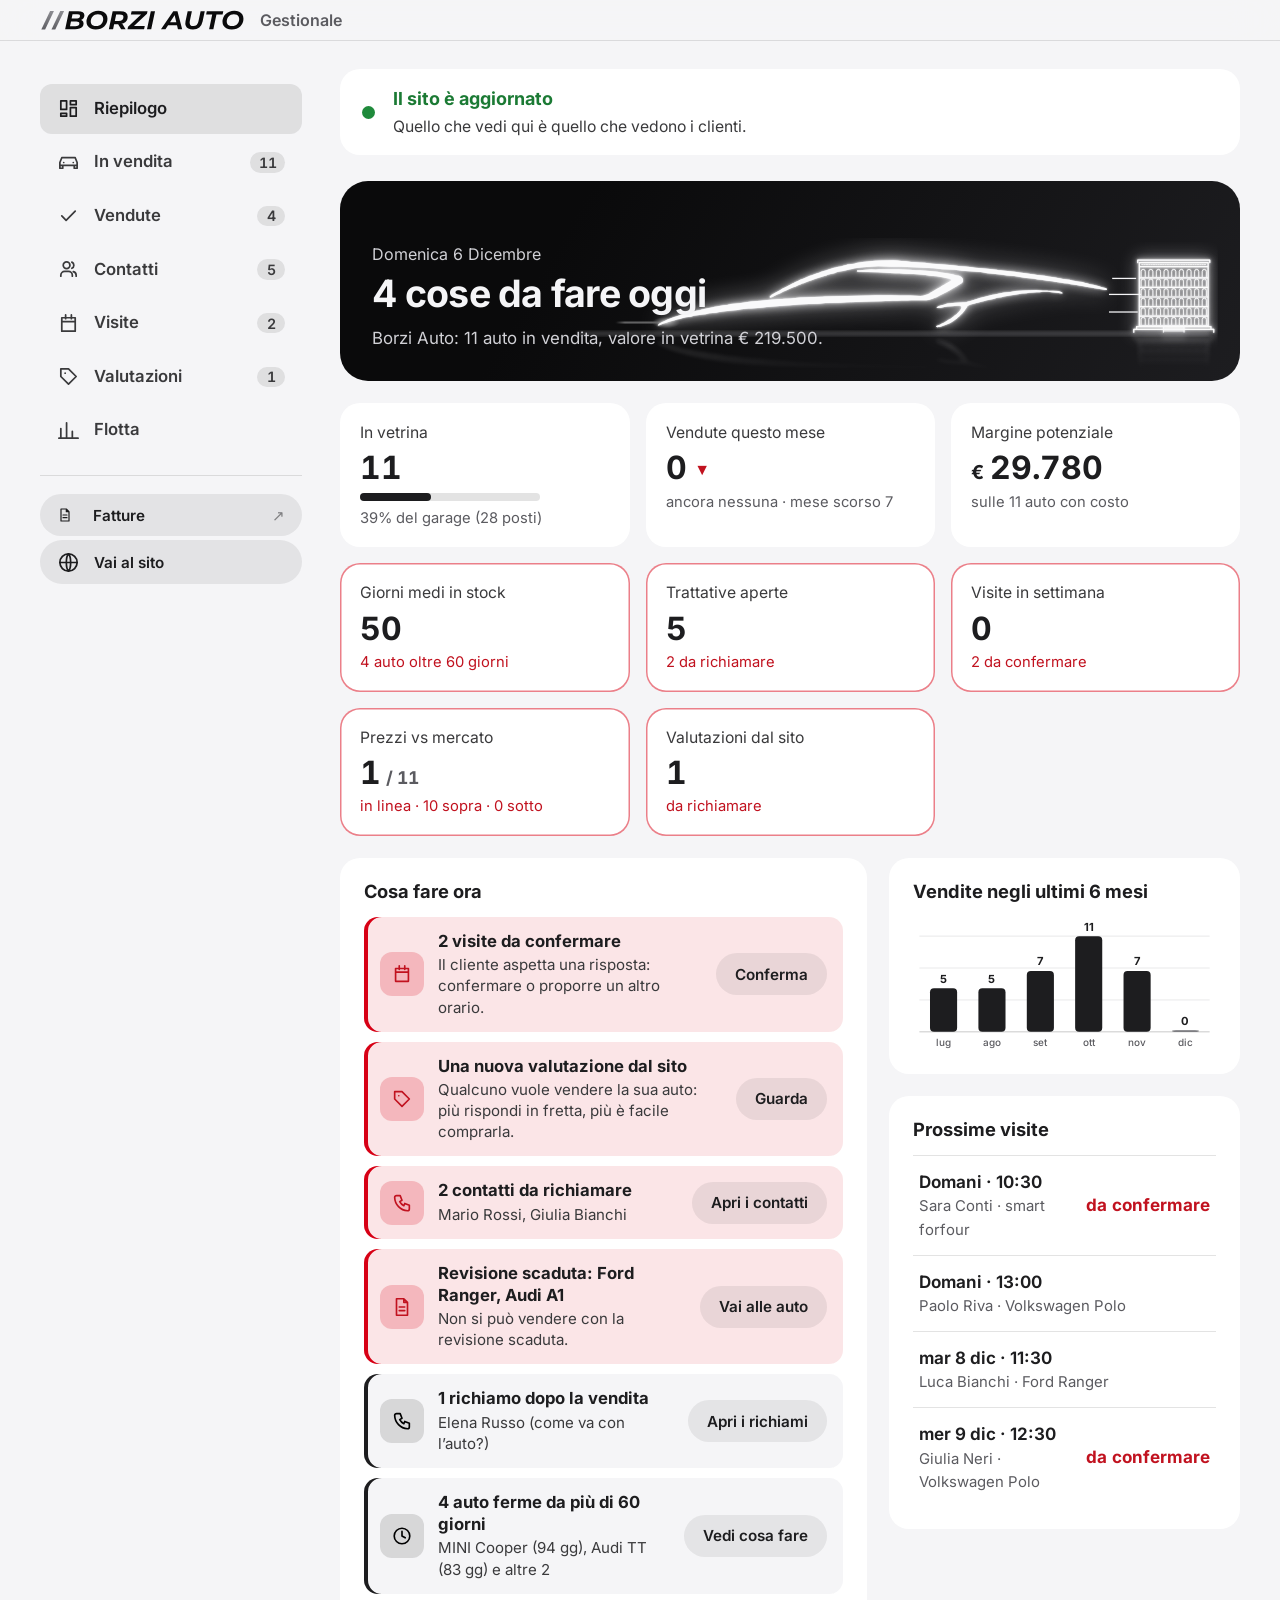
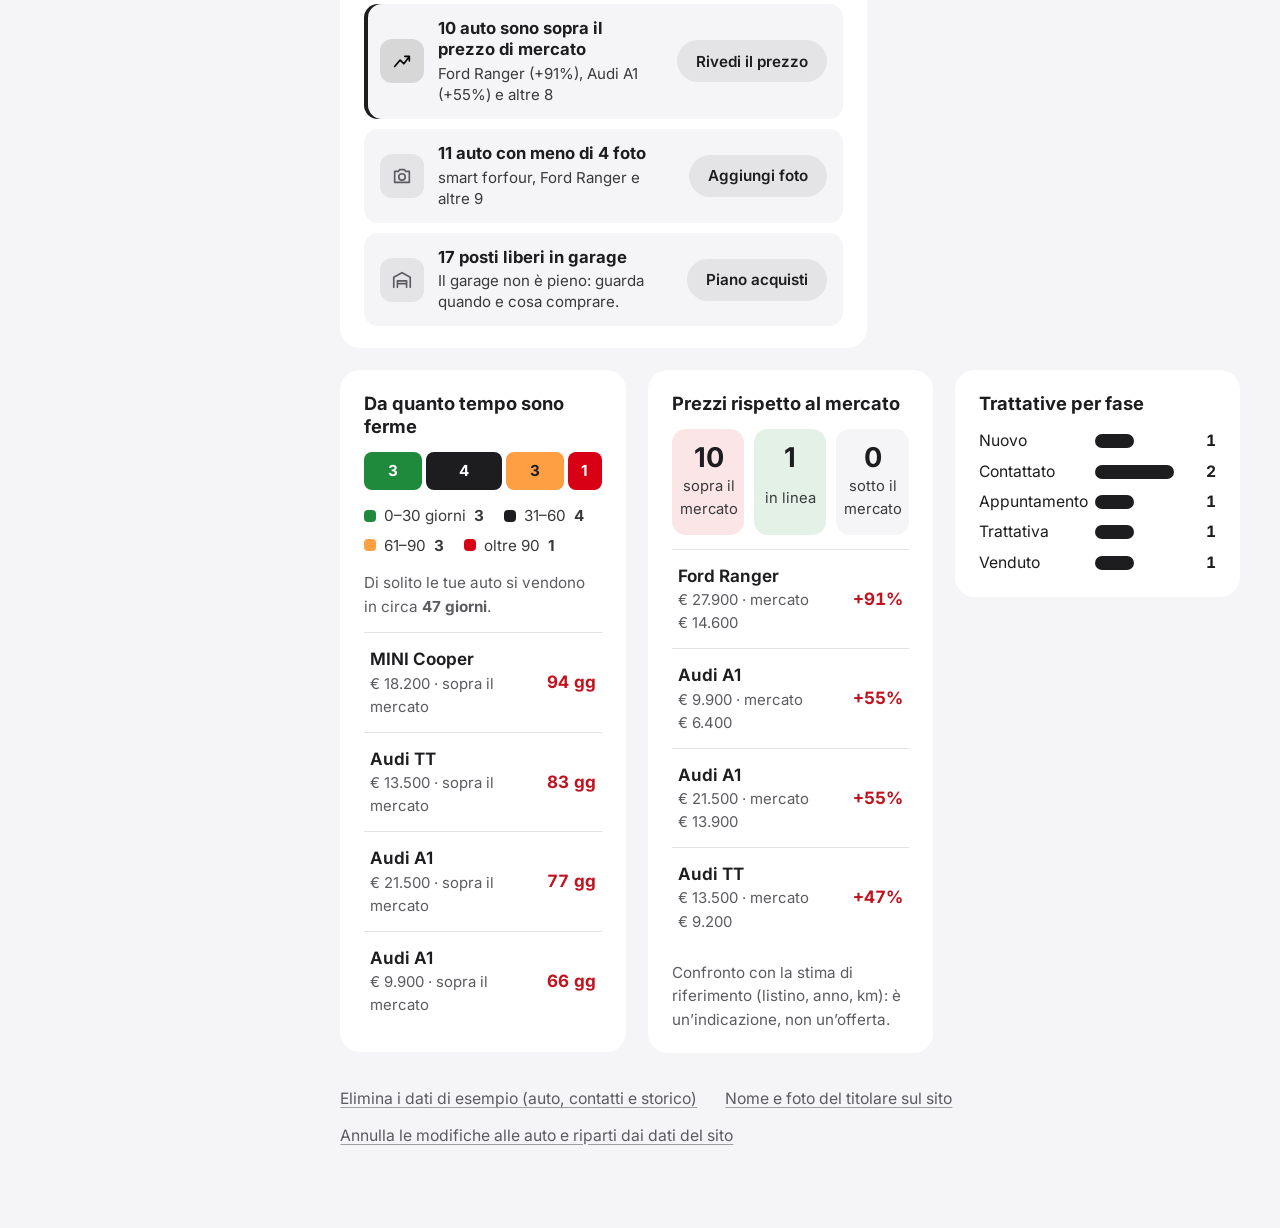
==== commit d4cf71ff: "Gestionale: richiami dopo la vendita e testo dell'annuncio Richiami dopo la vendita - Nella finestra" ====
--- a/public/gestionale/index.html
+++ b/public/gestionale/index.html
@@ -90,12 +90,14 @@
       <div class="seg" role="group" aria-label="Vista">
         <button type="button" id="cv-pipe" aria-pressed="true">Pipeline</button>
         <button type="button" id="cv-list" aria-pressed="false">Elenco</button>
+        <button type="button" id="cv-post" aria-pressed="false">Dopo la vendita</button>
       </div>
       <label class="inl">Auto <select id="crm-auto"></select></label>
       <label class="inl chk" hidden><input type="checkbox" id="crm-chiusi"> Mostra anche i chiusi</label>
     </div>
     <div class="board" id="board"></div>
     <div class="tbl-wrap" id="crm-list" hidden><table id="crm-tab"></table></div>
+    <div id="crm-post-w" hidden><div class="rc-grid" id="crm-post"></div></div>
     <p class="gt-empty" id="crm-vuoto" hidden></p>
   </section>
 
@@ -294,7 +296,8 @@
   <p class="gd-err" id="f-err" role="alert" hidden></p>
   <div class="gd-btns c-btns">
     <button type="button" class="btn btn-line sm" id="f-stima">Calcolo completo dei prezzi</button>
-    <button type="button" class="btn btn-line sm" id="f-verifica">Verifica storico e documenti</button><span class="grow"></span>
+    <button type="button" class="btn btn-line sm" id="f-verifica">Verifica storico e documenti</button>
+    <button type="button" class="btn btn-line sm" id="f-annuncio">Testo dell’annuncio</button><span class="grow"></span>
     <button type="button" class="btn btn-line" data-chiudi>Annulla</button><button type="submit" class="btn btn-light">Salva l’auto</button>
   </div>
 </form></dialog>
@@ -316,6 +319,14 @@
     <div class="fu-q"><button type="button" class="lnk" data-fu="1">domani</button><button type="button" class="lnk" data-fu="3">tra 3 giorni</button><button type="button" class="lnk" data-fu="7">tra una settimana</button><button type="button" class="lnk" data-fu="0">nessuna data</button></div>
     <label class="w2">Note<textarea name="note" rows="2"></textarea></label>
   </div>
+  <fieldset class="priv ric" id="c-ric-box" hidden><legend>Dopo la vendita</legend>
+    <div class="fg">
+      <label>Venduta il<input name="venduta_il" type="date"></label>
+      <label class="ric-ok w2"><input type="checkbox" name="consenso_richiami"><span>Ha detto di sì a un messaggio dopo 11 e 23 mesi (tagliando, cambio auto). Spunta solo se te l’ha detto lui.</span></label>
+    </div>
+    <p class="small muted" id="c-ric-n"></p>
+    <ul id="c-ric"></ul>
+  </fieldset>
   <fieldset class="priv att"><legend>Storico dei contatti</legend>
     <div class="att-add"><select id="c-tipo" aria-label="Tipo"></select><input id="c-att-x" placeholder="Cosa vi siete detti" autocomplete="off"><button type="button" class="btn btn-line sm" id="c-att-add">Aggiungi</button></div>
     <ul id="c-att"></ul>
@@ -416,12 +427,49 @@
     <label>Data di vendita<input name="data_vendita" type="date" required></label>
     <label>Prezzo di vendita (€), riservato<input name="prezzo_vendita" inputmode="numeric"></label>
   </div>
+  <fieldset class="priv ric v-acq"><legend>Chi l’ha comprata (facoltativo)</legend>
+    <div class="fg">
+      <label>Nome<input name="acq_nome" list="l-acq" autocomplete="off" placeholder="Nome e cognome"></label>
+      <label>Telefono<input name="acq_tel" inputmode="tel" autocomplete="off"></label>
+      <label class="ric-ok w2"><input type="checkbox" name="acq_ok"><span>Ha detto di sì a un messaggio dopo 11 e 23 mesi (tagliando, cambio auto). Spunta solo se te l’ha detto lui.</span></label>
+    </div>
+    <p class="small muted">Dopo una settimana ti ricordo di chiedergli se va tutto bene. Gli altri due richiami partono solo con il suo sì. Lo trovi in Contatti → Dopo la vendita.</p>
+    <datalist id="l-acq"></datalist>
+  </fieldset>
   <div class="v-fatt">
     <p class="small muted"><b>Fattura.</b> Copia i dati dell’auto e incollali nella fattura su <span data-fatt-nome>Bluenext</span>. Il tipo di IVA da applicare chiedilo al commercialista.</p>
     <div class="v-fatt-b"><button type="button" class="btn btn-line sm" id="v-copia">Copia i dati per la fattura</button><a class="btn btn-line sm" id="v-fattura" href="https://servizi.bluenext.it" target="_blank" rel="noopener noreferrer"><span>Apri <span data-fatt-nome>Bluenext</span></span><span class="vh"> (si apre in una nuova scheda)</span></a></div>
   </div>
   <div class="gd-btns"><button type="button" class="btn btn-line" data-chiudi>Annulla</button><button type="submit" class="btn btn-light">Segna come venduta</button></div>
 </form></dialog>
+
+<!-- testo dell'annuncio -->
+<dialog id="d-desc" aria-labelledby="ds-titolo"><div class="gd" id="ds">
+  <h2 id="ds-titolo">Testo dell’annuncio</h2>
+  <p id="ds-auto" class="muted"></p>
+  <div class="seg" role="group" aria-label="Dove lo pubblichi" id="ds-tab"></div>
+  <div class="ds-corpo">
+    <div class="ds-opz">
+      <label>Punti di forza, uno per riga<textarea id="ds-forza" rows="4" placeholder="Es. Unico proprietario&#10;Tagliandi in regola&#10;Gomme nuove"></textarea></label>
+      <label>Garanzia, se la dai<input id="ds-garanzia" autocomplete="off" placeholder="Es. Garanzia legale di 12 mesi"></label>
+      <label>Altre righe da aggiungere<textarea id="ds-extra" rows="2" placeholder="Es. Possibilità di permuta"></textarea></label>
+      <label class="ric-ok"><input type="checkbox" id="ds-ctl" checked><span>Scrivi i controlli che hai segnato «a posto»</span></label>
+      <label class="ric-ok"><input type="checkbox" id="ds-prezzo" checked><span>Scrivi il prezzo</span></label>
+    </div>
+    <div class="ds-testo">
+      <label for="ds-out" class="ds-l"><span id="ds-nome">Testo</span><small id="ds-conta"></small></label>
+      <textarea id="ds-out" rows="12"></textarea>
+      <p class="small muted" id="ds-nota"></p>
+      <p class="gd-nota" id="ds-mod" hidden>Hai cambiato il testo a mano. <button type="button" class="lnk" id="ds-rigenera">Rifallo da capo con queste opzioni</button></p>
+    </div>
+  </div>
+  <p class="small muted">Il testo usa solo i dati che hai scritto nella scheda dell’auto. Rileggilo prima di pubblicarlo: garanzie, finanziamenti e controlli li scrivi tu.</p>
+  <div class="gd-btns c-btns">
+    <button type="button" class="btn btn-line" data-chiudi>Chiudi</button><span class="grow"></span>
+    <button type="button" class="btn btn-line sm" id="ds-usa" hidden>Usa come descrizione del sito</button>
+    <button type="button" class="btn btn-light" id="ds-copia">Copia il testo</button>
+  </div>
+</div></dialog>
 
 <!-- importa -->
 <dialog id="d-importa" aria-labelledby="i-titolo"><div class="gd" id="imp">
@@ -619,6 +667,7 @@
 <script src="../js/comune.js"></script>
 <script src="../js/tabelle.js"></script>
 <script src="foto.js"></script>
+<script src="richiami.js"></script>
 <script src="crm.js"></script>
 <script src="agenda.js"></script>
 <script src="richieste.js"></script>
@@ -628,6 +677,7 @@
 <script src="mercato.js"></script>
 <script src="checklist.js"></script>
 <script src="verifica.js"></script>
+<script src="descrizioni.js"></script>
 <script src="stima.js"></script>
 <script src="aggiungi.js"></script>
 <script src="../js/neon.js"></script>
--- a/public/gestionale/gestionale.css
+++ b/public/gestionale/gestionale.css
@@ -54,7 +54,7 @@
 .gt-empty{padding:34px 6px;color:var(--fog)}
 .gt-foot{margin-top:26px;display:flex;flex-wrap:wrap;gap:12px 28px;font-size:.9rem}
 
-dialog.gdlg,#d-form,#d-venduta,#d-importa,#d-pubblica,#d-contatto{width:min(760px,94vw)}
+dialog.gdlg,#d-form,#d-venduta,#d-importa,#d-pubblica,#d-contatto,#d-desc{width:min(760px,94vw)}
 #d-venduta{width:min(520px,94vw)}
 .gd{position:relative;display:grid;gap:16px;background:var(--garage);border:1px solid var(--line-d);padding:clamp(18px,3vw,30px);max-height:90vh;overflow:auto}
 .gd::before{content:"";position:absolute;left:0;right:0;top:0;height:2px;background:linear-gradient(90deg,transparent,var(--xeno) 30%,var(--xeno) 70%,transparent);box-shadow:0 0 16px var(--xeno-2)}
@@ -365,7 +365,7 @@
   .gt-main{padding-bottom:110px}
   #toast{bottom:calc(90px + env(safe-area-inset-bottom,0px))}
   /* finestre a tutto schermo, con i pulsanti sempre raggiungibili */
-  dialog.gdlg,#d-form,#d-venduta,#d-importa,#d-pubblica,#d-contatto,#d-check,#d-storico,#d-titolare,#d-accesso,#d-stima{width:100vw;max-width:100vw;height:100dvh;max-height:100dvh;margin:0;border:0;padding:0}
+  dialog.gdlg,#d-form,#d-venduta,#d-importa,#d-pubblica,#d-contatto,#d-desc,#d-check,#d-storico,#d-titolare,#d-accesso,#d-stima{width:100vw;max-width:100vw;height:100dvh;max-height:100dvh;margin:0;border:0;padding:0}
   dialog > .gd,dialog > form.gd{max-height:100dvh;height:100dvh;border:0;align-content:start;padding:18px 16px 18px}
   #d-accesso > .gd{height:auto;min-height:100dvh;align-content:center}
   .gd-btns{position:sticky;bottom:0;margin:0 -16px -18px;padding:12px 16px calc(12px + env(safe-area-inset-bottom,0px));background:var(--garage);border-top:1px solid var(--line-d);z-index:2}
@@ -544,3 +544,33 @@
 .ck-tools small{margin-left:4px}
 #b-fatture .ic{width:16px;height:16px;margin-right:6px;vertical-align:-3px}
 @media (max-width:560px){.vf-az{align-items:stretch}.vf-az .btn{flex:1 1 100%;justify-content:center}.vf-az .ck-seg{width:100%;display:grid;grid-template-columns:repeat(2,1fr)}.vf-costo{margin-left:0}}
+
+/* ---------- dopo la vendita e testo dell'annuncio ---------- */
+.gd label.ric-ok{display:flex;align-items:flex-start;gap:10px;color:var(--soft);font-size:.89rem;line-height:1.4}
+.gd label.ric-ok input{width:auto;flex:none;margin-top:.2em}
+.ric{display:grid;gap:10px}
+.ric p{margin:0}
+#c-ric{display:grid;gap:0;margin:0;padding:0;list-style:none;font-size:.92rem}
+#c-ric li{display:grid;grid-template-columns:88px 1fr 1fr;gap:10px;padding:8px 0;border-top:1px solid rgba(var(--acc-rgb),.08)}
+.rc-grid{display:grid;grid-template-columns:repeat(auto-fill,minmax(300px,1fr));gap:12px}
+.rc{display:grid;gap:8px;align-content:start;background:var(--garage);border:1px solid var(--line-d);padding:14px 16px;cursor:pointer;transition:border-color .2s}
+.rc:hover,.rc:focus-visible{border-color:rgba(var(--acc-rgb),.45)}
+.rc small{color:var(--fog);font-size:.84rem;line-height:1.4}
+.rc-t{display:flex;flex-wrap:wrap;align-items:baseline;gap:4px 10px}.rc-t b{font-size:1rem}.rc-t .tag{margin:0}
+.rc-next{display:grid;gap:2px;padding:10px 12px;background:var(--campo2);border-left:3px solid var(--xeno)}
+.rc-next.rit{border-left-color:var(--late)}.rc-next span{color:var(--soft);font-size:.89rem}
+.rc-az{display:flex;flex-wrap:wrap;gap:4px 18px;padding-top:8px;border-top:1px solid rgba(var(--acc-rgb),.07)}
+.rc-az .lnk{min-height:32px;display:inline-flex;align-items:center}
+#ds{width:100%}
+#ds-tab{justify-self:start;max-width:100%;flex-wrap:wrap}#ds-tab button{padding:.6em 1em}
+.ds-corpo{display:grid;grid-template-columns:minmax(220px,290px) 1fr;gap:18px;align-items:start}
+.ds-opz{display:grid;gap:12px}
+.ds-testo{display:grid;gap:8px;min-width:0}
+.gd label.ds-l{display:flex;justify-content:space-between;gap:10px;align-items:baseline}
+.ds-l small{color:var(--fog);font-variant-numeric:tabular-nums}.ds-l small.late{color:var(--late)}
+#ds-out{min-height:260px;font:inherit;line-height:1.5;resize:vertical}
+@media (max-width:480px){.crm-bar .seg button{padding:.6em .8em;white-space:nowrap}}
+@media (max-width:760px){
+  .ds-corpo{grid-template-columns:1fr}.ds-testo{order:-1}
+  #c-ric li{grid-template-columns:78px 1fr}#c-ric .att-x{grid-column:1/-1}
+}
